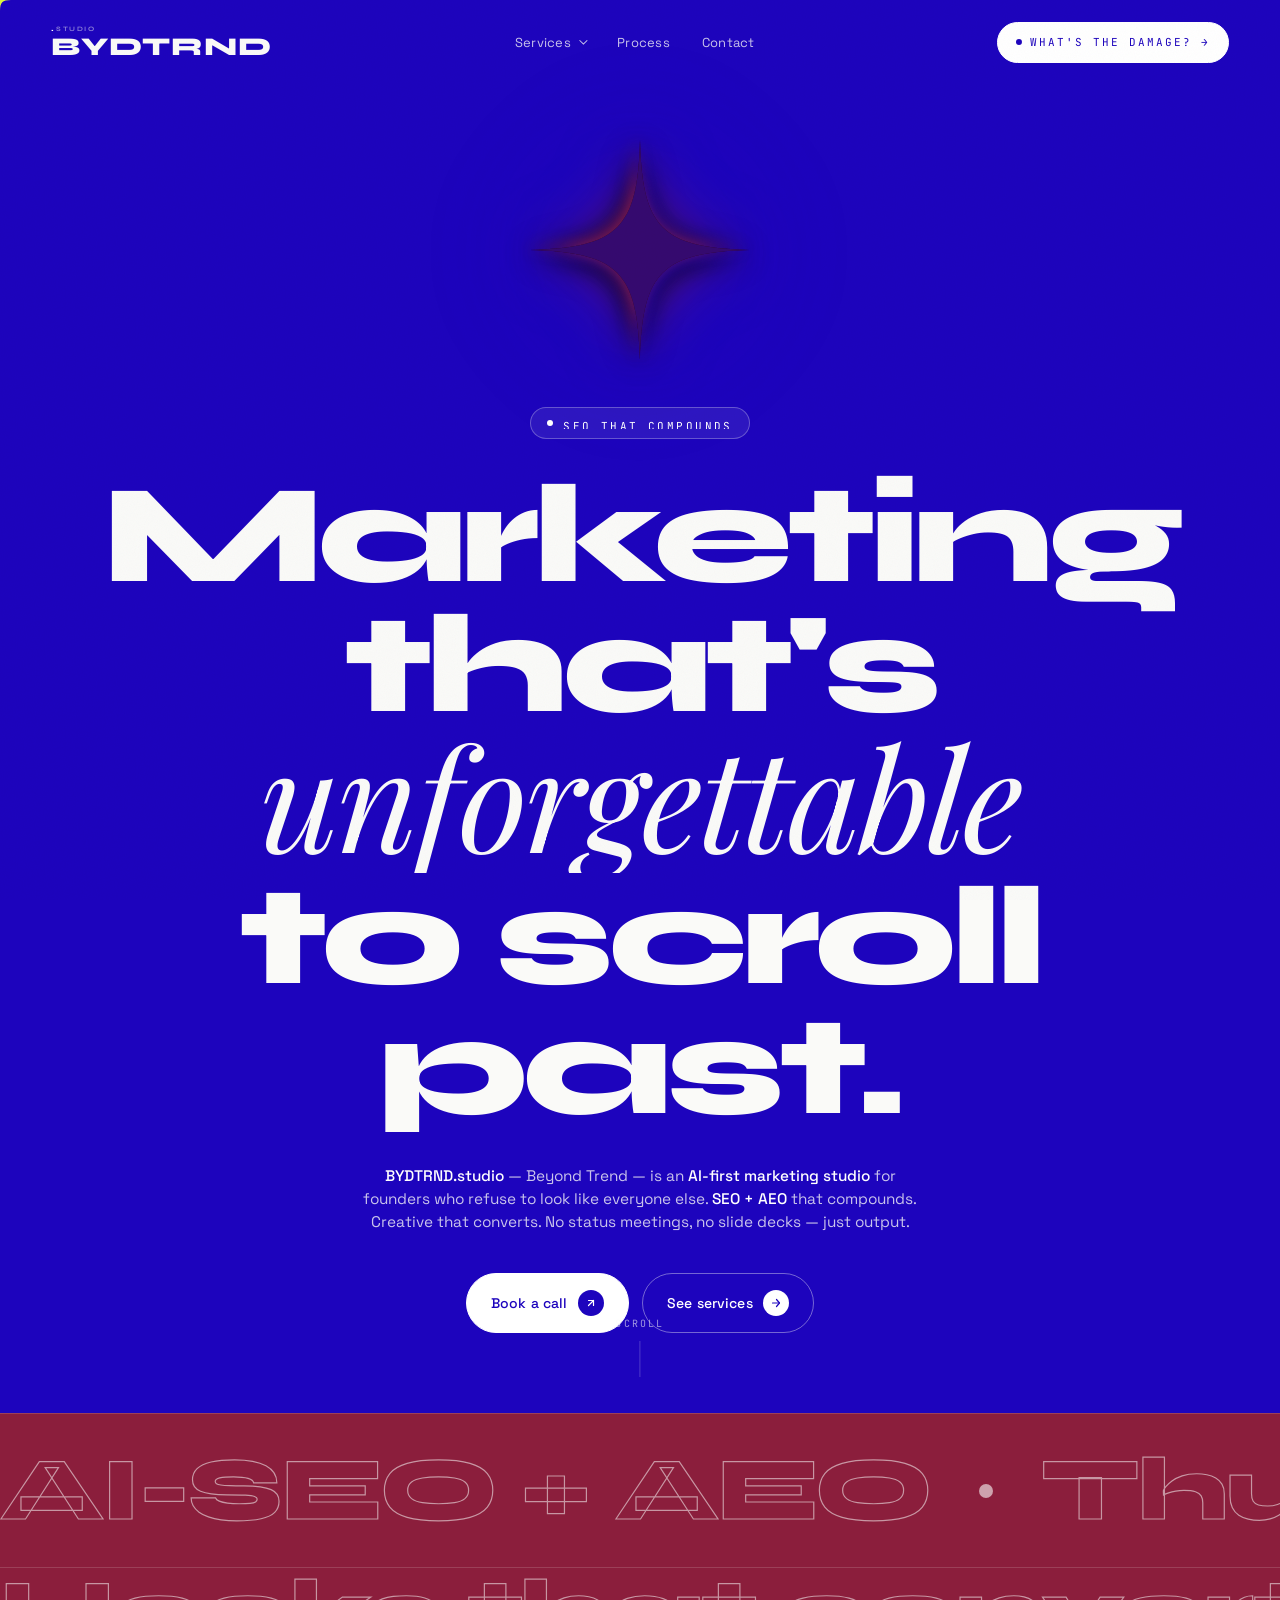
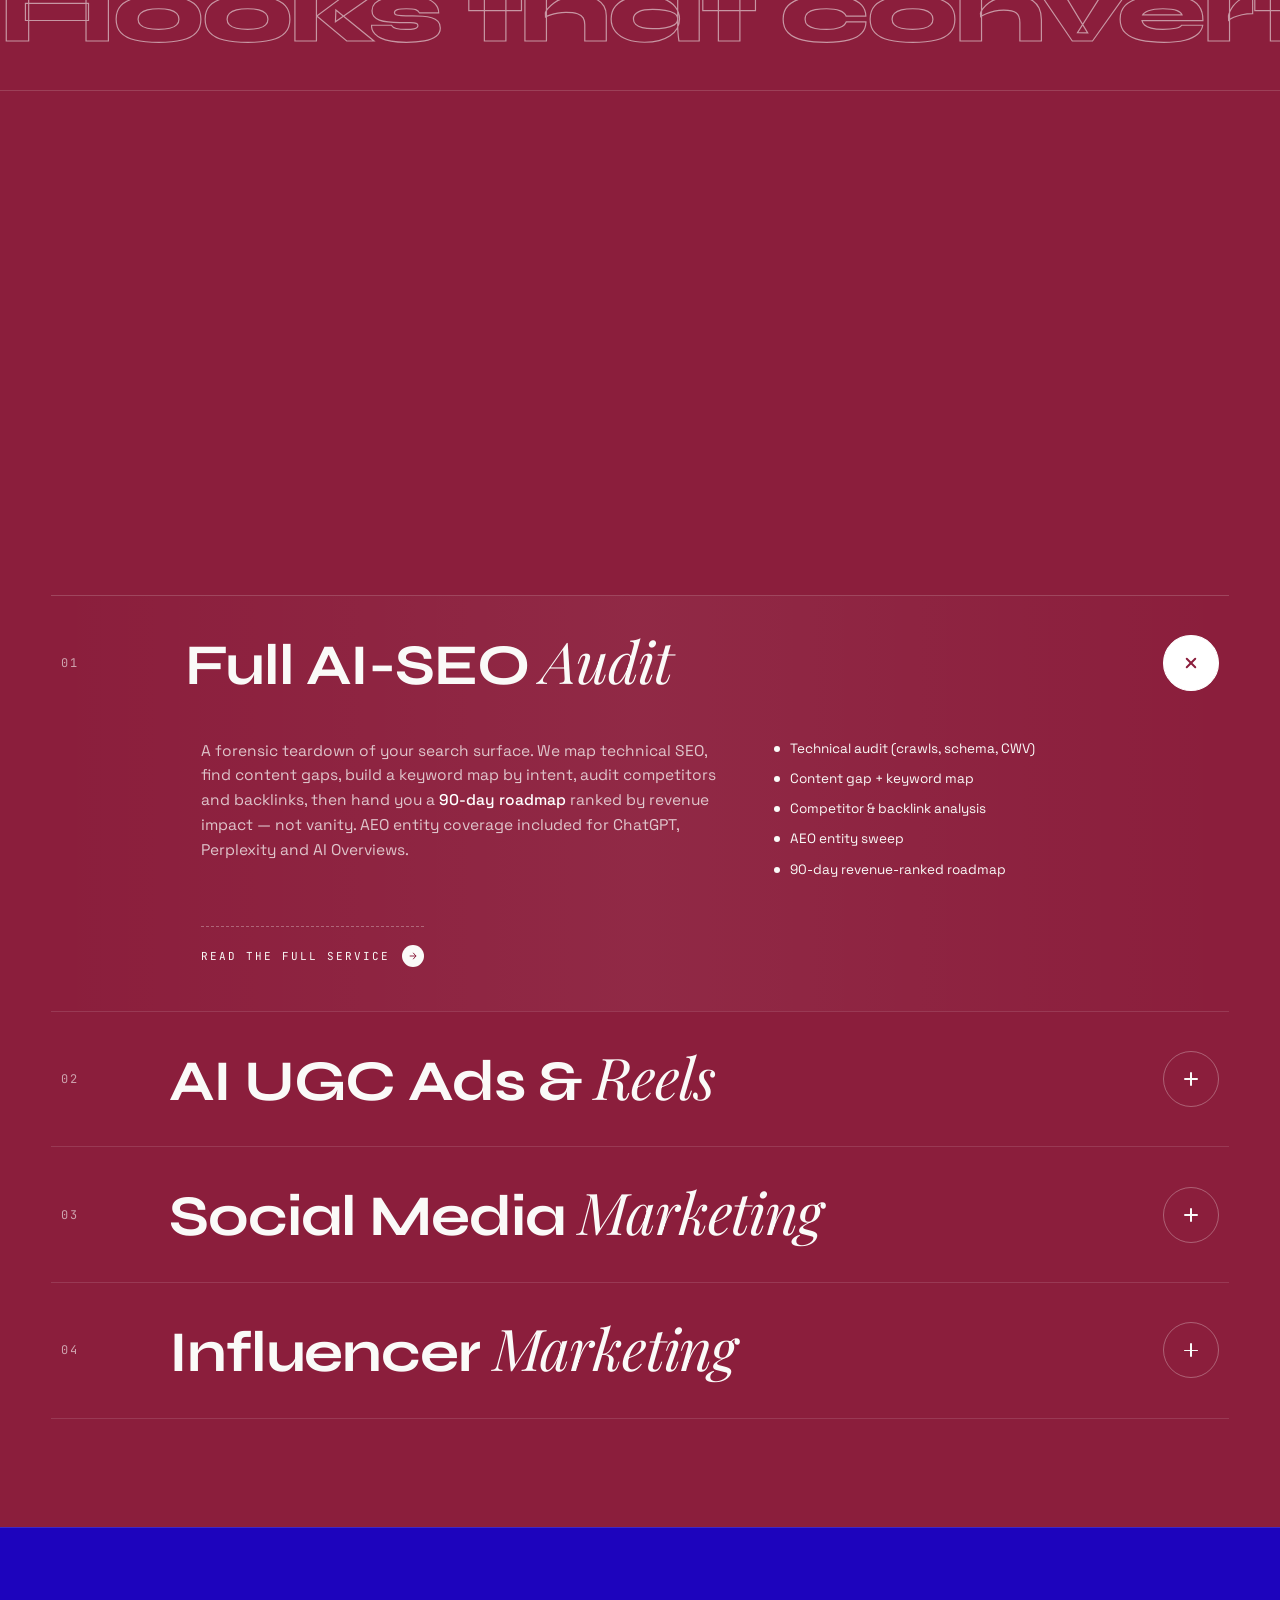
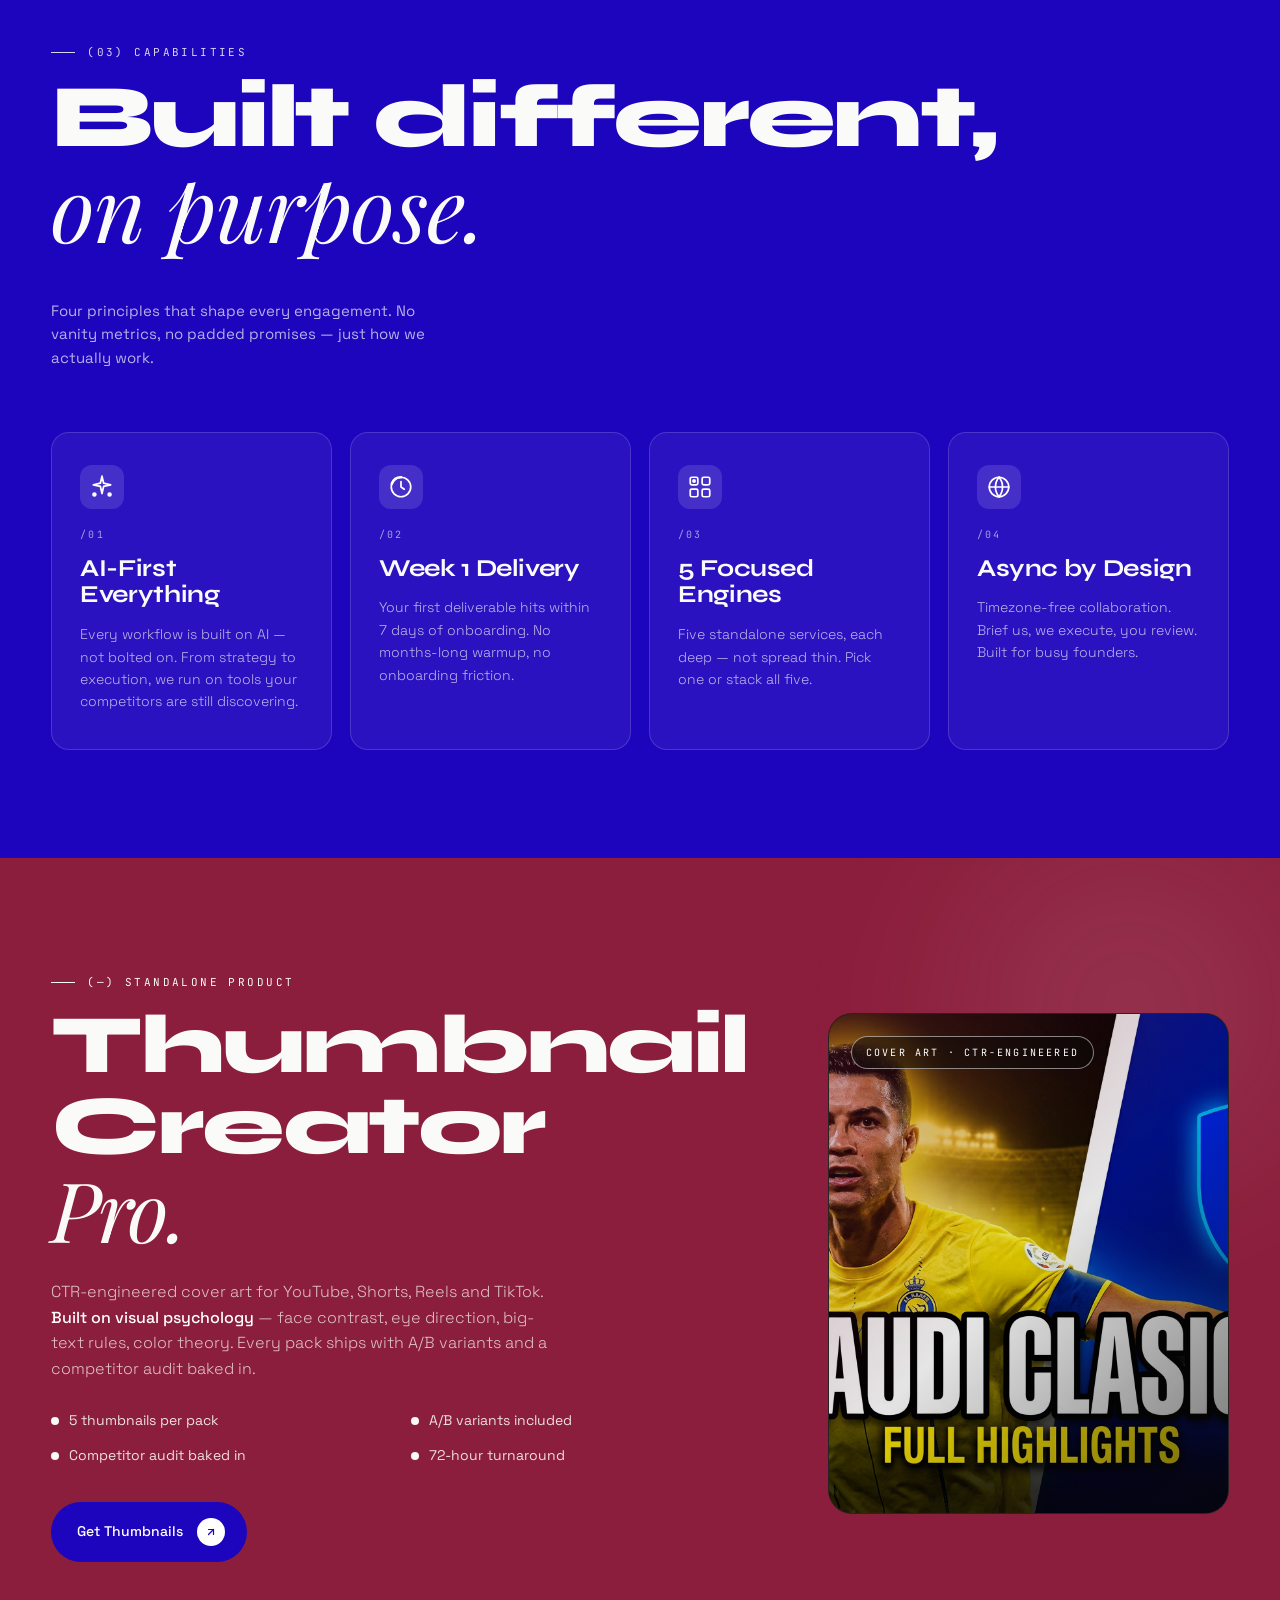
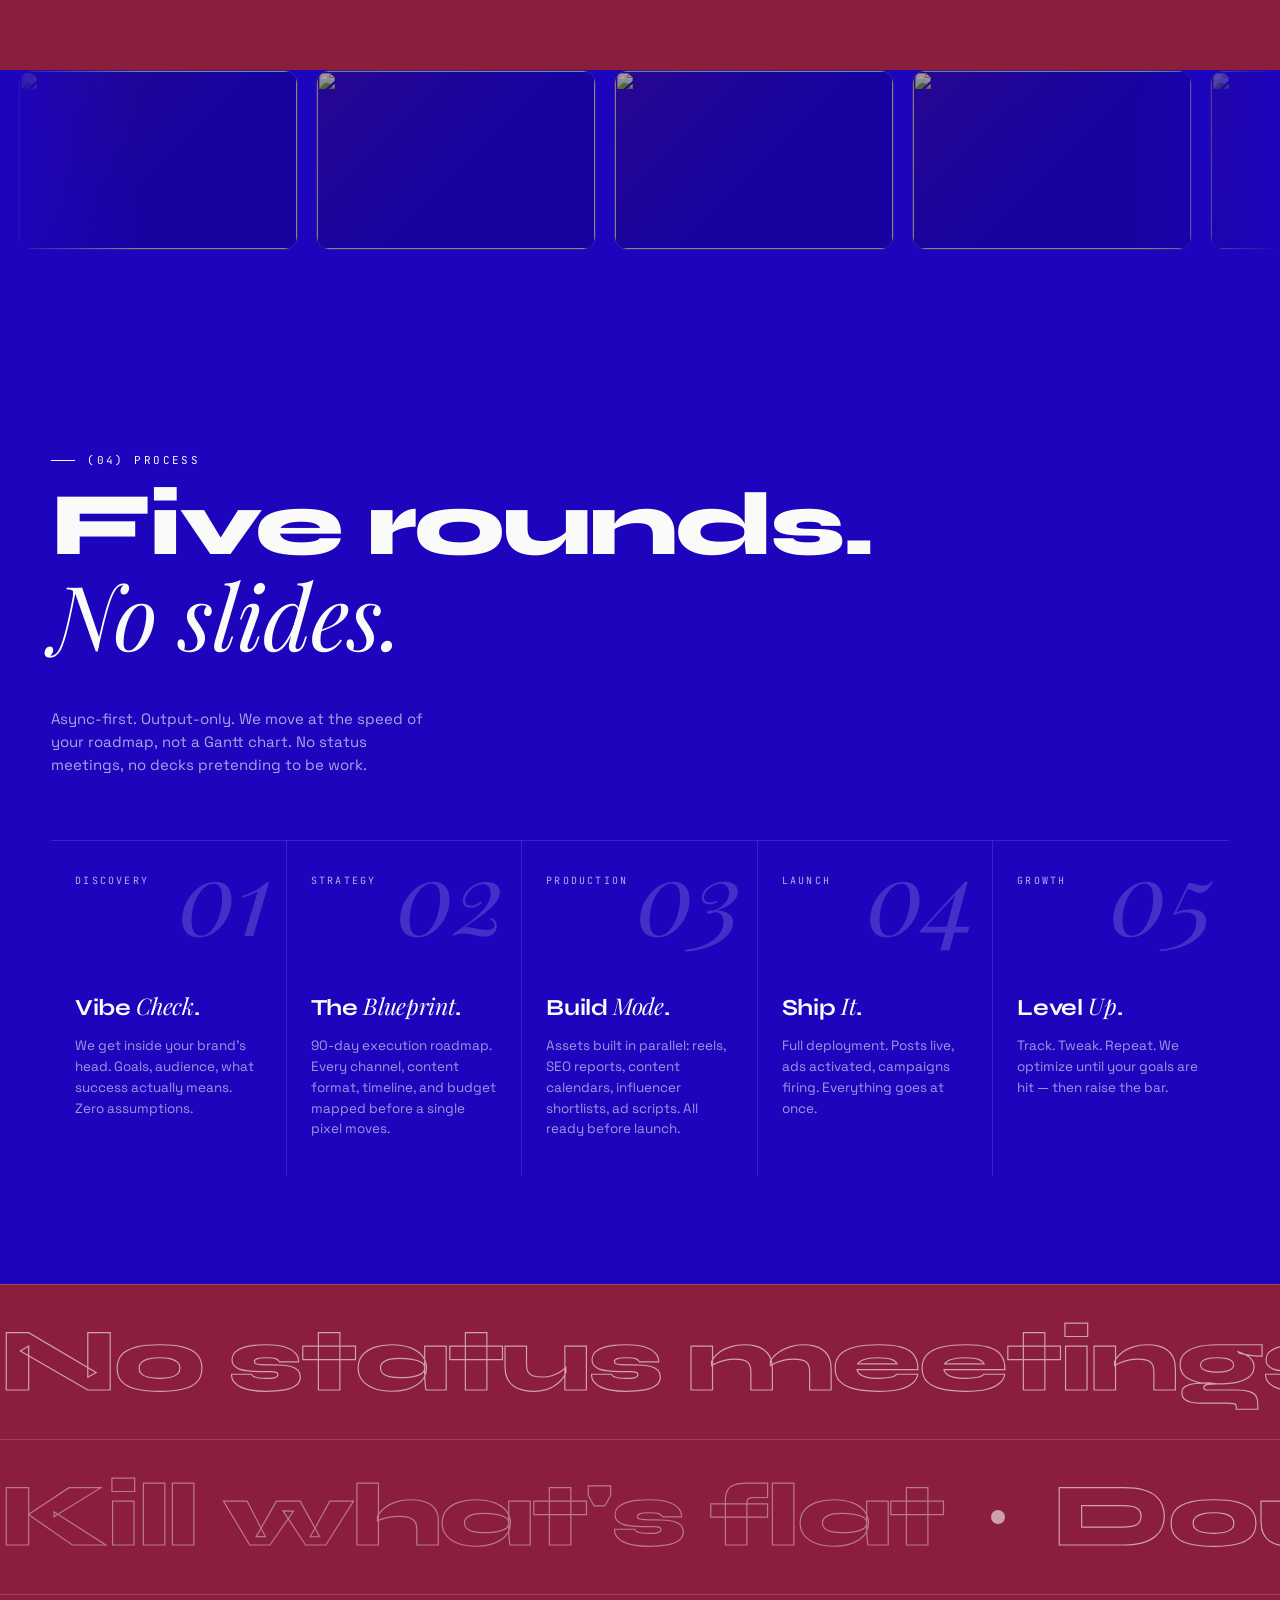
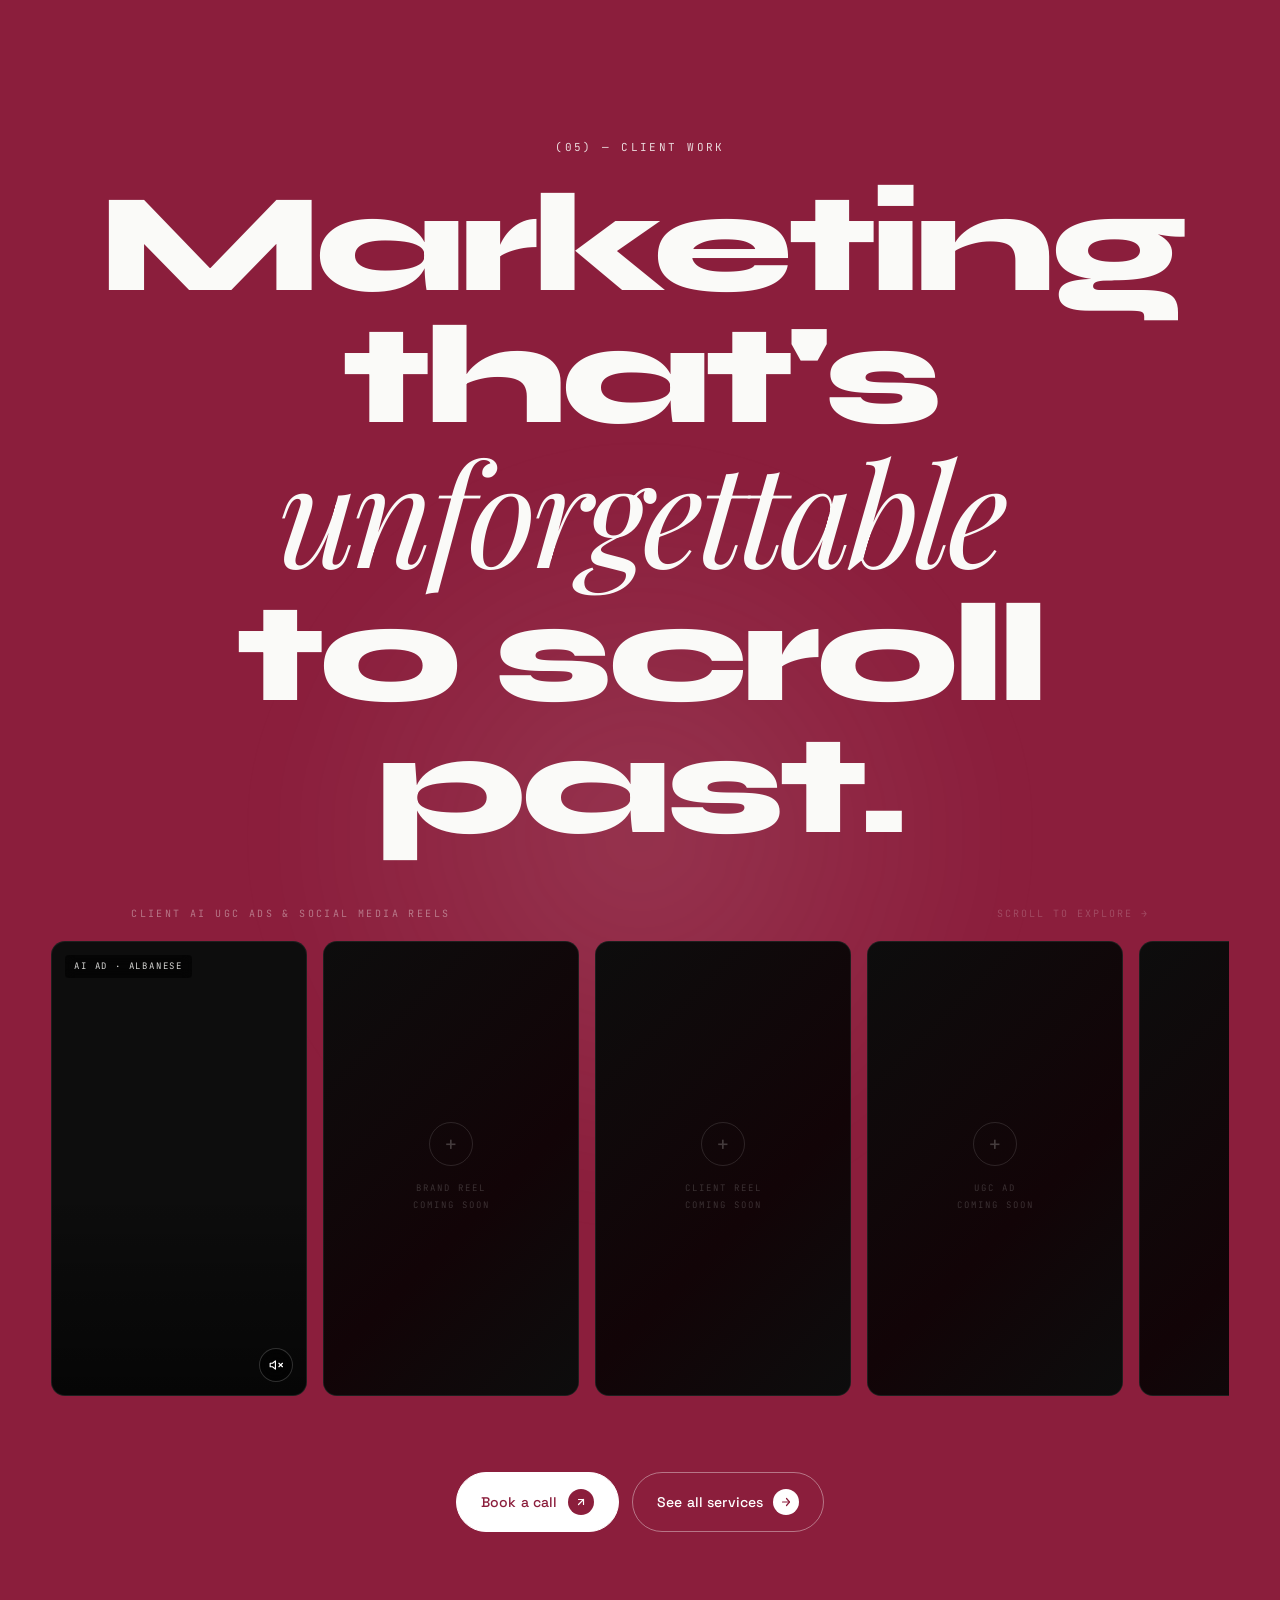
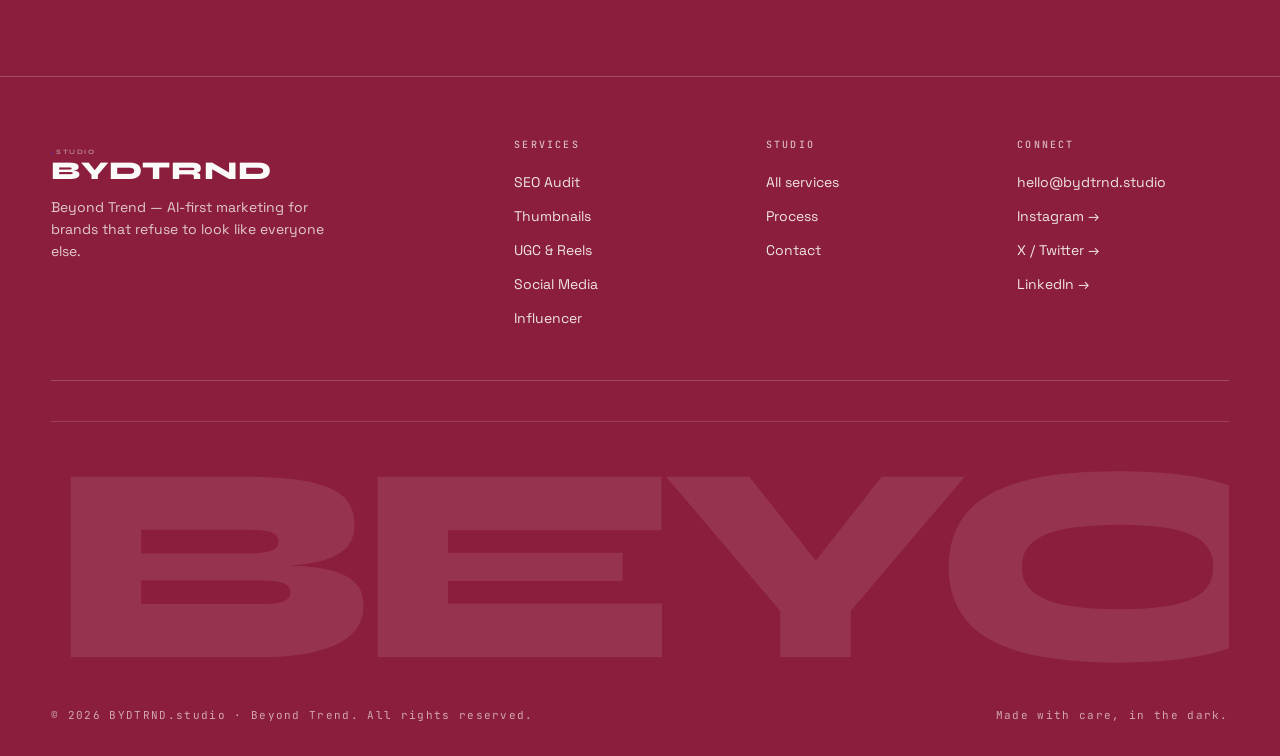
==== index.html @ aac8354e "feat: reels section + scramble heading in CTA + client UGC video" ====
<!doctype html>
<html lang="en">
<head>
<meta charset="utf-8" />
<meta name="viewport" content="width=device-width, initial-scale=1" />
<title>BYDTRND.studio — Beyond Trend · AI marketing studio</title>
<meta name="description" content="BYDTRND.studio (Beyond Trend) is an AI-first marketing studio. SEO + AEO that compounds, UGC at scale, thumbnails engineered for CTR, social and influencer ops — async by design, week-one delivery." />
<link rel="preconnect" href="https://fonts.googleapis.com" />
<link rel="preconnect" href="https://fonts.gstatic.com" crossorigin />
<link rel="stylesheet" href="https://fonts.googleapis.com/css2?family=Syne:wght@500;600;700;800&family=Playfair+Display:ital,wght@1,400;1,500&family=Space+Grotesk:wght@300;400;500&family=JetBrains+Mono:wght@400;500&display=swap" />
<link rel="stylesheet" href="bydtrnd.css" />
<style>
/* ─── Reels strip ─── */
.reels-wrap{margin:52px 0 0;width:100%}
.reels-meta{display:flex;justify-content:space-between;align-items:center;padding:0 var(--x,80px);margin-bottom:20px}
.reels-label{font-family:var(--mono);font-size:10px;letter-spacing:.24em;text-transform:uppercase;color:rgba(250,250,248,.4)}
.reels-hint{font-family:var(--mono);font-size:10px;letter-spacing:.2em;text-transform:uppercase;color:rgba(250,250,248,.2)}
.reels-scroll{display:flex;gap:16px;overflow-x:auto;padding:0 var(--x,80px) 28px;scroll-snap-type:x mandatory;-ms-overflow-style:none;scrollbar-width:none;cursor:grab}
.reels-scroll::-webkit-scrollbar{display:none}
.reels-scroll:active{cursor:grabbing}
.reel-card{flex:0 0 256px;height:455px;border-radius:14px;overflow:hidden;position:relative;scroll-snap-align:start;background:#0d0d0d;border:1px solid rgba(250,250,248,.07);transition:border-color .25s,transform .25s}
.reel-card:hover{border-color:rgba(250,250,248,.18);transform:translateY(-3px)}
.reel-vid{width:100%;height:100%;object-fit:cover;display:block}
.reel-overlay{position:absolute;inset:0;display:flex;flex-direction:column;justify-content:space-between;padding:13px;background:linear-gradient(to top,rgba(0,0,0,.55) 0%,transparent 45%)}
.reel-tag{font-family:var(--mono);font-size:9px;letter-spacing:.2em;text-transform:uppercase;color:rgba(250,250,248,.85);background:rgba(0,0,0,.6);padding:5px 9px;border-radius:4px;align-self:flex-start;backdrop-filter:blur(6px)}
.reel-sound{background:rgba(0,0,0,.55);border:1px solid rgba(255,255,255,.18);border-radius:50%;width:34px;height:34px;display:flex;align-items:center;justify-content:center;cursor:pointer;color:#fff;align-self:flex-end;backdrop-filter:blur(8px);transition:background .2s,border-color .2s;padding:0}
.reel-sound:hover{background:rgba(139,30,60,.8);border-color:transparent}
.reel-sound svg{width:14px;height:14px;flex-shrink:0;pointer-events:none}
.reel-ph{display:flex;flex-direction:column;align-items:center;justify-content:center;height:100%;gap:14px;background:linear-gradient(135deg,#0d0d0d 0%,#120407 60%,#0d0d0d 100%)}
.reel-ph-icon{width:44px;height:44px;border:1px solid rgba(250,250,248,.12);border-radius:50%;display:flex;align-items:center;justify-content:center;color:rgba(250,250,248,.22);font-size:22px;line-height:1}
.reel-ph p{font-family:var(--mono);font-size:9px;letter-spacing:.22em;text-transform:uppercase;color:rgba(250,250,248,.18);text-align:center;line-height:1.9;margin:0}
/* Multi-line CTA title with scramble */
.cta-title br{display:block}
.cta-title .scramble{display:inline}
/* Push CTA actions further down */
.cta .cta-actions{margin-top:48px}
</style>
</head>
<body class="no-js home">

<!-- GRAIN -->
<div class="grain" aria-hidden="true"></div>

<!-- CURSOR -->
<div class="cursor-star" aria-hidden="true"><svg viewBox="0 0 100 100" fill="currentColor"><path d="M50,0 C51,40 60,49 100,50 C60,51 51,60 50,100 C49,60 40,51 0,50 C40,49 49,40 50,0 Z"/></svg></div>

<!-- SCROLL PROGRESS -->
<div class="scrollbar" aria-hidden="true"><div></div></div>

<!-- PRELOADER — homepage only -->
<div class="preload" id="preload" aria-hidden="true">
  <div class="curtain l"></div>
  <div class="curtain r"></div>
  <div class="preload-stage">
    <span class="cstar light" aria-hidden="true">
      <svg class="base" viewBox="0 0 100 100"><path d="M50,0 C51,40 60,49 100,50 C60,51 51,60 50,100 C49,60 40,51 0,50 C40,49 49,40 50,0 Z" fill="#2A0E1C"/></svg>
      <span class="layer r"><svg viewBox="0 0 100 100"><path d="M50,0 C51,40 60,49 100,50 C60,51 51,60 50,100 C49,60 40,51 0,50 C40,49 49,40 50,0 Z" fill="#8B1E3C"/></svg></span>
      <span class="layer i"><svg viewBox="0 0 100 100"><path d="M50,0 C51,40 60,49 100,50 C60,51 51,60 50,100 C49,60 40,51 0,50 C40,49 49,40 50,0 Z" fill="#1D04BD"/></svg></span>
    </span>
    <div class="preload-count"><span>000</span><em>%</em></div>
    <div class="preload-bar"><div></div></div>
    <div class="preload-label">Loading BYDTRND.studio</div>
  </div>
</div>

<!-- NAV -->
<nav class="nav">
  <a href="#hero" class="brand" data-cursor>
    <span class="logo">BYDTRND<span class="studio"><span class="dot">.</span>studio</span></span>
  </a>
  <div class="nav-links">
    <div class="nav-drop-wrap">
      <a href="services.html" class="nav-drop-toggle" data-cursor>Services <span class="nav-arr"></span></a>
      <div class="nav-dropdown">
        <a href="services/seo-audit.html" class="nd-item" data-cursor>
          <span class="nd-num">/01</span>
          <span class="nd-name">Full AI-SEO <em>Audit</em></span>
        </a>
        <a href="services/thumbnails.html" class="nd-item" data-cursor>
          <span class="nd-num">/02</span>
          <span class="nd-name">Thumbnail Creator <em>Pro</em></span>
        </a>
        <a href="services/ugc-ads.html" class="nd-item" data-cursor>
          <span class="nd-num">/03</span>
          <span class="nd-name">AI UGC Ads <em>&amp; Reels</em></span>
        </a>
        <a href="services/social-media.html" class="nd-item" data-cursor>
          <span class="nd-num">/04</span>
          <span class="nd-name">Social Media <em>Marketing</em></span>
        </a>
        <a href="services/influencer.html" class="nd-item" data-cursor>
          <span class="nd-num">/05</span>
          <span class="nd-name">Influencer <em>Marketing</em></span>
        </a>
        <a href="services.html" class="nd-all" data-cursor>View all services <span>&rarr;</span></a>
      </div>
    </div>
    <a href="#process" data-cursor>Process</a>
    <a href="contact.html" data-cursor>Contact</a>
  </div>
  <a href="pricing.html" class="nav-cta" data-cursor>
    <span class="dot"></span> What&apos;s the damage? &rarr;
  </a>
</nav>

<!-- HERO -->
<header class="hero" id="hero">
  <div class="hero-bgs" aria-hidden="true"></div>

  <div class="hero-star">
    <span class="cstar" aria-hidden="true">
      <svg class="base" viewBox="0 0 100 100"><path d="M50,0 C51,40 60,49 100,50 C60,51 51,60 50,100 C49,60 40,51 0,50 C40,49 49,40 50,0 Z" fill="#120407"/></svg>
      <span class="layer r"><svg viewBox="0 0 100 100"><path d="M50,0 C51,40 60,49 100,50 C60,51 51,60 50,100 C49,60 40,51 0,50 C40,49 49,40 50,0 Z" fill="#8B1E3C"/></svg></span>
      <span class="layer i"><svg viewBox="0 0 100 100"><path d="M50,0 C51,40 60,49 100,50 C60,51 51,60 50,100 C49,60 40,51 0,50 C40,49 49,40 50,0 Z" fill="#1D04BD"/></svg></span>
    </span>
  </div>

  <div class="hero-badge">
    <span class="live"></span>
    <span class="b-rotate" data-phrases='["AI-first studio","SEO that compounds","UGC at scale","Answer-engine ready","Async by design"]'>
      <span>AI-first studio</span>
    </span>
  </div>

  <h1 class="hero-h1">
    <span class="line"><span>Marketing that&apos;s</span></span>
    <span class="line"><span><em class="scramble" data-words="impossible|unforgettable|undeniable|irresistible">impossible</em></span></span>
    <span class="line"><span>to scroll past.</span></span>
  </h1>

  <p class="hero-sub">
    <strong>BYDTRND.studio</strong> &mdash; Beyond Trend &mdash; is an <strong>AI-first marketing studio</strong> for founders who refuse to look like everyone else. <strong>SEO + AEO</strong> that compounds. Creative that converts. No status meetings, no slide decks &mdash; just output.
  </p>

  <div class="hero-ctas">
    <a href="contact.html" class="btn primary" data-cursor>
      <span>Book a call</span>
      <span class="arr"><svg width="12" height="12" viewBox="0 0 24 24" fill="none" stroke="currentColor" stroke-width="2.4" stroke-linecap="round" stroke-linejoin="round"><line x1="7" y1="17" x2="17" y2="7"/><polyline points="7 7 17 7 17 17"/></svg></span>
    </a>
    <a href="services.html" class="btn secondary" data-cursor>
      <span>See services</span>
      <span class="arr"><svg width="12" height="12" viewBox="0 0 24 24" fill="none" stroke="currentColor" stroke-width="2.4" stroke-linecap="round" stroke-linejoin="round"><line x1="5" y1="12" x2="19" y2="12"/><polyline points="13 5 19 12 13 19"/></svg></span>
    </a>
  </div>

  <div class="scroll-ind">
    <span>Scroll</span>
    <span class="line"></span>
  </div>
</header>

<!-- MARQUEE -->
<div class="marquee" aria-hidden="true">
  <div class="mq-row r1">
    <span class="grp">
      <span class="txt">AI-SEO + AEO</span><span class="dot"></span>
      <span class="txt">Thumbnails</span><span class="dot"></span>
      <span class="txt">UGC Reels</span><span class="dot"></span>
      <span class="txt">Social Media</span><span class="dot"></span>
      <span class="txt">Influencer</span><span class="dot"></span>
    </span>
    <span class="grp">
      <span class="txt">AI-SEO + AEO</span><span class="dot"></span>
      <span class="txt">Thumbnails</span><span class="dot"></span>
      <span class="txt">UGC Reels</span><span class="dot"></span>
      <span class="txt">Social Media</span><span class="dot"></span>
      <span class="txt">Influencer</span><span class="dot"></span>
    </span>
  </div>
</div>
<div class="marquee" aria-hidden="true">
  <div class="mq-row r2">
    <span class="grp">
      <span class="txt">Hooks that convert</span><span class="dot"></span>
      <span class="txt">CTR engineered</span><span class="dot"></span>
      <span class="txt">Async first</span><span class="dot"></span>
      <span class="txt">Receipts not vibes</span><span class="dot"></span>
    </span>
    <span class="grp">
      <span class="txt">Hooks that convert</span><span class="dot"></span>
      <span class="txt">CTR engineered</span><span class="dot"></span>
      <span class="txt">Async first</span><span class="dot"></span>
      <span class="txt">Receipts not vibes</span><span class="dot"></span>
    </span>
  </div>
</div>

<!-- SERVICES ACCORDION -->
<section class="svcs sec-pad" id="services">
  <div class="wrap">
    <div class="sec-head">
      <div>
        <div class="sec-eyebrow rv">(02) Services</div>
        <h2 class="sec-title rv d1">Four engines.<br/><em>One outcome.</em></h2>
      </div>
      <p class="sec-sub rv d2">Pick one, stack a few, or run the whole engine. Each service is ownable solo and compounds harder when paired. Click a row to expand.</p>
    </div>

    <div class="svc-acc">
      <div class="svc-row open">
        <button class="svc-head" type="button" data-cursor>
          <span class="svc-num">01</span>
          <span class="svc-name">Full AI-SEO <em>Audit</em></span>
          <span class="svc-toggle" aria-hidden="true"></span>
        </button>
        <div class="svc-body">
          <div class="svc-body-in">
            <div></div>
            <p>A forensic teardown of your search surface. We map technical SEO, find content gaps, build a keyword map by intent, audit competitors and backlinks, then hand you a <strong>90-day roadmap</strong> ranked by revenue impact &mdash; not vanity. AEO entity coverage included for ChatGPT, Perplexity and AI Overviews.</p>
            <ul class="svc-deliv">
              <li>Technical audit (crawls, schema, CWV)</li>
              <li>Content gap + keyword map</li>
              <li>Competitor &amp; backlink analysis</li>
              <li>AEO entity sweep</li>
              <li>90-day revenue-ranked roadmap</li>
            </ul>
            <a href="services/seo-audit.html" class="svc-go" data-cursor>
              <span>Read the full service</span>
              <span class="arr"><svg width="10" height="10" viewBox="0 0 24 24" fill="none" stroke="currentColor" stroke-width="2.4" stroke-linecap="round" stroke-linejoin="round"><line x1="5" y1="12" x2="19" y2="12"/><polyline points="13 5 19 12 13 19"/></svg></span>
            </a>
          </div>
        </div>
      </div>

      <div class="svc-row">
        <button class="svc-head" type="button" data-cursor>
          <span class="svc-num">02</span>
          <span class="svc-name">AI UGC Ads &amp; <em>Reels</em></span>
          <span class="svc-toggle" aria-hidden="true"></span>
        </button>
        <div class="svc-body">
          <div class="svc-body-in">
            <div></div>
            <p>Native-feel UGC at scale. AI avatar production where it serves volume, hand-picked human creators where trust matters. <strong>Hook-first scripts</strong> tested before full production. Multi-format export and weekly iteration on what's actually winning in the feed.</p>
            <ul class="svc-deliv">
              <li>AI avatar &amp; voice production</li>
              <li>Hook-first performance scripts</li>
              <li>Multi-format export (9:16, 4:5, 1:1)</li>
              <li>Hook A/B testing protocol</li>
              <li>Weekly creative drops</li>
            </ul>
            <a href="services/ugc-ads.html" class="svc-go" data-cursor>
              <span>Read the full service</span>
              <span class="arr"><svg width="10" height="10" viewBox="0 0 24 24" fill="none" stroke="currentColor" stroke-width="2.4" stroke-linecap="round" stroke-linejoin="round"><line x1="5" y1="12" x2="19" y2="12"/><polyline points="13 5 19 12 13 19"/></svg></span>
            </a>
          </div>
        </div>
      </div>

      <div class="svc-row">
        <button class="svc-head" type="button" data-cursor>
          <span class="svc-num">03</span>
          <span class="svc-name">Social Media <em>Marketing</em></span>
          <span class="svc-toggle" aria-hidden="true"></span>
        </button>
        <div class="svc-body">
          <div class="svc-body-in">
            <div></div>
            <p>Strategy, calendar, posting and community ops &mdash; run end-to-end. AI content calendar that triangulates trends, your brand voice and intent. Growth hacking with <strong>real engagement</strong>, not bot pumps. Monthly analytics that explain what moved.</p>
            <ul class="svc-deliv">
              <li>AI-powered content calendar</li>
              <li>Community management</li>
              <li>Growth experiments &amp; loops</li>
              <li>Full platform management</li>
              <li>Outcome-only analytics</li>
            </ul>
            <a href="services/social-media.html" class="svc-go" data-cursor>
              <span>Read the full service</span>
              <span class="arr"><svg width="10" height="10" viewBox="0 0 24 24" fill="none" stroke="currentColor" stroke-width="2.4" stroke-linecap="round" stroke-linejoin="round"><line x1="5" y1="12" x2="19" y2="12"/><polyline points="13 5 19 12 13 19"/></svg></span>
            </a>
          </div>
        </div>
      </div>

      <div class="svc-row">
        <button class="svc-head" type="button" data-cursor>
          <span class="svc-num">04</span>
          <span class="svc-name">Influencer <em>Marketing</em></span>
          <span class="svc-toggle" aria-hidden="true"></span>
        </button>
        <div class="svc-body">
          <div class="svc-body-in">
            <div></div>
            <p>End-to-end influencer ops. AI-assisted discovery and vetting (audience quality, brand fit, performance history), campaign strategy, contract support, execution monitoring, and <strong>real ROI tracking</strong> &mdash; not influencer-grade vanity stats.</p>
            <ul class="svc-deliv">
              <li>AI discovery + vetting</li>
              <li>Campaign strategy &amp; briefs</li>
              <li>Contract &amp; rights support</li>
              <li>Execution monitoring</li>
              <li>True ROI attribution</li>
            </ul>
            <a href="services/influencer.html" class="svc-go" data-cursor>
              <span>Read the full service</span>
              <span class="arr"><svg width="10" height="10" viewBox="0 0 24 24" fill="none" stroke="currentColor" stroke-width="2.4" stroke-linecap="round" stroke-linejoin="round"><line x1="5" y1="12" x2="19" y2="12"/><polyline points="13 5 19 12 13 19"/></svg></span>
            </a>
          </div>
        </div>
      </div>
    </div>
  </div>
</section>

<!-- CAPABILITIES -->
<section class="caps" id="caps">
  <div class="wrap">
    <div class="sec-head">
      <div>
        <div class="sec-eyebrow rv">(03) Capabilities</div>
        <h2 class="sec-title rv d1">Built different,<br/><em>on purpose.</em></h2>
      </div>
      <p class="sec-sub rv d2">Four principles that shape every engagement. No vanity metrics, no padded promises &mdash; just how we actually work.</p>
    </div>
    <div class="caps-grid">
      <div class="cap rv">
        <div class="cap-icon">
          <svg width="26" height="26" viewBox="0 0 24 24" fill="none" stroke="currentColor" stroke-width="1.6" stroke-linecap="round" stroke-linejoin="round">
            <path d="M12 2 L13.5 8.5 L20 10 L13.5 11.5 L12 18 L10.5 11.5 L4 10 L10.5 8.5 Z"/>
            <circle cx="19" cy="19" r="1.3" fill="currentColor"/>
            <circle cx="5" cy="19" r="1.3" fill="currentColor"/>
          </svg>
        </div>
        <div class="cap-l">/01</div>
        <h3 class="cap-h">AI-First Everything</h3>
        <p class="cap-p">Every workflow is built on AI &mdash; not bolted on. From strategy to execution, we run on tools your competitors are still discovering.</p>
      </div>
      <div class="cap rv d1">
        <div class="cap-icon">
          <svg width="26" height="26" viewBox="0 0 24 24" fill="none" stroke="currentColor" stroke-width="1.6" stroke-linecap="round" stroke-linejoin="round">
            <circle cx="12" cy="12" r="9"/>
            <polyline points="12 7 12 12 15 14"/>
            <path d="M3.5 9 A 9 9 0 0 1 12 3" stroke="currentColor" stroke-width="2.4"/>
          </svg>
        </div>
        <div class="cap-l">/02</div>
        <h3 class="cap-h">Week 1 Delivery</h3>
        <p class="cap-p">Your first deliverable hits within 7 days of onboarding. No months-long warmup, no onboarding friction.</p>
      </div>
      <div class="cap rv d2">
        <div class="cap-icon">
          <svg width="26" height="26" viewBox="0 0 24 24" fill="none" stroke="currentColor" stroke-width="1.6" stroke-linecap="round" stroke-linejoin="round">
            <rect x="3" y="3" width="7" height="7" rx="1.5"/>
            <rect x="14" y="3" width="7" height="7" rx="1.5"/>
            <rect x="3" y="14" width="7" height="7" rx="1.5"/>
            <rect x="14" y="14" width="7" height="7" rx="1.5"/>
            <circle cx="6.5" cy="6.5" r="1" fill="currentColor"/>
          </svg>
        </div>
        <div class="cap-l">/03</div>
        <h3 class="cap-h">5 Focused Engines</h3>
        <p class="cap-p">Five standalone services, each deep &mdash; not spread thin. Pick one or stack all five.</p>
      </div>
      <div class="cap rv d3">
        <div class="cap-icon">
          <svg width="26" height="26" viewBox="0 0 24 24" fill="none" stroke="currentColor" stroke-width="1.6" stroke-linecap="round" stroke-linejoin="round">
            <circle cx="12" cy="12" r="9"/>
            <path d="M3 12h18"/>
            <path d="M12 3a14 14 0 0 1 0 18"/>
            <path d="M12 3a14 14 0 0 0 0 18"/>
          </svg>
        </div>
        <div class="cap-l">/04</div>
        <h3 class="cap-h">Async by Design</h3>
        <p class="cap-p">Timezone-free collaboration. Brief us, we execute, you review. Built for busy founders.</p>
      </div>
    </div>
  </div>
</section>

<!-- THUMBNAIL SPOTLIGHT -->
<section class="thumb-spot" id="thumb-spot">
  <div class="wrap">
    <div class="thumb-grid">
      <div class="thumb-left">
        <div class="ts-eyebrow rv">(&mdash;) Standalone product</div>
        <h2 class="rv d1">Thumbnail Creator<br/><em>Pro.</em></h2>
        <p class="ts-lead rv d2">CTR-engineered cover art for YouTube, Shorts, Reels and TikTok. <strong>Built on visual psychology</strong> &mdash; face contrast, eye direction, big-text rules, color theory. Every pack ships with A/B variants and a competitor audit baked in.</p>
        <ul class="ts-list rv d3">
          <li>5 thumbnails per pack</li>
          <li>A/B variants included</li>
          <li>Competitor audit baked in</li>
          <li>72-hour turnaround</li>
        </ul>
        <a href="services/thumbnails.html" class="ts-cta rv d3" data-cursor>
          <span>Get Thumbnails</span>
          <span class="arr"><svg width="12" height="12" viewBox="0 0 24 24" fill="none" stroke="currentColor" stroke-width="2.4" stroke-linecap="round" stroke-linejoin="round"><line x1="7" y1="17" x2="17" y2="7"/><polyline points="7 7 17 7 17 17"/></svg></span>
        </a>
      </div>
      <div class="thumb-right rv d1">
        <span class="tr-tag">Cover art &middot; CTR-engineered</span>
        <img src="saudi-clasico-thumbnail.png" alt="FanCode RED Saudi Clasico Thumbnail — CTR-engineered" />
      </div>
    </div>
  </div>
</section>

<!-- HORIZONTAL IMAGE STRIP -->
<section class="hstrip" aria-hidden="true">
  <div class="hstrip-track">
    <div class="hstrip-item"><img src="https://images.unsplash.com/photo-1551288049-bebda4e38f71?w=560&h=360&q=80&auto=format&fit=crop" alt="" /></div>
    <div class="hstrip-item"><img src="https://images.unsplash.com/photo-1460925895917-afdab827c52f?w=560&h=360&q=80&auto=format&fit=crop" alt="" /></div>
    <div class="hstrip-item"><img src="https://images.unsplash.com/photo-1556761175-4b46a572b786?w=560&h=360&q=80&auto=format&fit=crop" alt="" /></div>
    <div class="hstrip-item"><img src="https://images.unsplash.com/photo-1552664730-d307ca884978?w=560&h=360&q=80&auto=format&fit=crop" alt="" /></div>
    <div class="hstrip-item"><img src="https://images.unsplash.com/photo-1533750349088-cd871a92f312?w=560&h=360&q=80&auto=format&fit=crop" alt="" /></div>
    <div class="hstrip-item"><img src="https://images.unsplash.com/photo-1542744173-8e7e53415bb0?w=560&h=360&q=80&auto=format&fit=crop" alt="" /></div>
    <div class="hstrip-item"><img src="https://images.unsplash.com/photo-1611162616475-46b635cb6868?w=560&h=360&q=80&auto=format&fit=crop" alt="" /></div>
    <div class="hstrip-item"><img src="https://images.unsplash.com/photo-1559526324-4b87b5e36e44?w=560&h=360&q=80&auto=format&fit=crop" alt="" /></div>
    <div class="hstrip-item"><img src="https://images.unsplash.com/photo-1551288049-bebda4e38f71?w=560&h=360&q=80&auto=format&fit=crop" alt="" /></div>
    <div class="hstrip-item"><img src="https://images.unsplash.com/photo-1460925895917-afdab827c52f?w=560&h=360&q=80&auto=format&fit=crop" alt="" /></div>
    <div class="hstrip-item"><img src="https://images.unsplash.com/photo-1556761175-4b46a572b786?w=560&h=360&q=80&auto=format&fit=crop" alt="" /></div>
    <div class="hstrip-item"><img src="https://images.unsplash.com/photo-1552664730-d307ca884978?w=560&h=360&q=80&auto=format&fit=crop" alt="" /></div>
    <div class="hstrip-item"><img src="https://images.unsplash.com/photo-1533750349088-cd871a92f312?w=560&h=360&q=80&auto=format&fit=crop" alt="" /></div>
    <div class="hstrip-item"><img src="https://images.unsplash.com/photo-1542744173-8e7e53415bb0?w=560&h=360&q=80&auto=format&fit=crop" alt="" /></div>
    <div class="hstrip-item"><img src="https://images.unsplash.com/photo-1611162616475-46b635cb6868?w=560&h=360&q=80&auto=format&fit=crop" alt="" /></div>
    <div class="hstrip-item"><img src="https://images.unsplash.com/photo-1559526324-4b87b5e36e44?w=560&h=360&q=80&auto=format&fit=crop" alt="" /></div>
  </div>
</section>

<!-- PROCESS -->
<section class="process sec-pad" id="process">
  <div class="wrap">
    <div class="sec-head">
      <div>
        <div class="sec-eyebrow rv">(04) Process</div>
        <h2 class="sec-title rv d1">Five rounds.<br/><em>No slides.</em></h2>
      </div>
      <p class="sec-sub rv d2">Async-first. Output-only. We move at the speed of your roadmap, not a Gantt chart. No status meetings, no decks pretending to be work.</p>
    </div>

    <div class="proc-grid">
      <div class="proc rv">
        <div class="proc-num">01</div>
        <div class="proc-tag">Discovery</div>
        <h3 class="proc-h">Vibe <em>Check</em>.</h3>
        <p class="proc-p">We get inside your brand&apos;s head. Goals, audience, what success actually means. Zero assumptions.</p>
      </div>
      <div class="proc rv d1">
        <div class="proc-num">02</div>
        <div class="proc-tag">Strategy</div>
        <h3 class="proc-h">The <em>Blueprint</em>.</h3>
        <p class="proc-p">90-day execution roadmap. Every channel, content format, timeline, and budget mapped before a single pixel moves.</p>
      </div>
      <div class="proc rv d2">
        <div class="proc-num">03</div>
        <div class="proc-tag">Production</div>
        <h3 class="proc-h">Build <em>Mode</em>.</h3>
        <p class="proc-p">Assets built in parallel: reels, SEO reports, content calendars, influencer shortlists, ad scripts. All ready before launch.</p>
      </div>
      <div class="proc rv d3">
        <div class="proc-num">04</div>
        <div class="proc-tag">Launch</div>
        <h3 class="proc-h">Ship <em>It</em>.</h3>
        <p class="proc-p">Full deployment. Posts live, ads activated, campaigns firing. Everything goes at once.</p>
      </div>
      <div class="proc rv d4">
        <div class="proc-num">05</div>
        <div class="proc-tag">Growth</div>
        <h3 class="proc-h">Level <em>Up</em>.</h3>
        <p class="proc-p">Track. Tweak. Repeat. We optimize until your goals are hit &mdash; then raise the bar.</p>
      </div>
    </div>
  </div>
</section>

<!-- MANIFESTO -->
<div class="manifesto" aria-hidden="true">
  <div class="mq-row r1">
    <span class="grp">
      <span class="txt a">No status meetings</span><span class="dot"></span>
      <span class="txt b">Output not decks</span><span class="dot"></span>
      <span class="txt a">Receipts not vibes</span><span class="dot"></span>
      <span class="txt b">Async first</span><span class="dot"></span>
    </span>
    <span class="grp">
      <span class="txt a">No status meetings</span><span class="dot"></span>
      <span class="txt b">Output not decks</span><span class="dot"></span>
      <span class="txt a">Receipts not vibes</span><span class="dot"></span>
      <span class="txt b">Async first</span><span class="dot"></span>
    </span>
  </div>
</div>
<div class="manifesto" aria-hidden="true" style="border-top:0;">
  <div class="mq-row r2">
    <span class="grp">
      <span class="txt b">Kill what&apos;s flat</span><span class="dot"></span>
      <span class="txt a">Double down on winners</span><span class="dot"></span>
      <span class="txt b">Native, not produced</span><span class="dot"></span>
      <span class="txt a">Engineered for CTR</span><span class="dot"></span>
    </span>
    <span class="grp">
      <span class="txt b">Kill what&apos;s flat</span><span class="dot"></span>
      <span class="txt a">Double down on winners</span><span class="dot"></span>
      <span class="txt b">Native, not produced</span><span class="dot"></span>
      <span class="txt a">Engineered for CTR</span><span class="dot"></span>
    </span>
  </div>
</div>

<!-- REELS + CTA -->
<section class="cta">
  <div class="cta-orb" aria-hidden="true"></div>
  <div class="cta-eyebrow rv">(05) &mdash; Client Work</div>

  <!-- Heading — same scramble animation as hero -->
  <h2 class="cta-title rv d1">
    Marketing that&apos;s<br/>
    <em class="scramble" data-words="impossible|unforgettable|undeniable|irresistible">impossible</em><br/>
    to scroll past.
  </h2>

  <!-- Reel strip -->
  <div class="reels-wrap rv d2">
    <div class="reels-meta">
      <span class="reels-label">Client AI UGC Ads &amp; Social Media Reels</span>
      <span class="reels-hint">Scroll to explore &rarr;</span>
    </div>
    <div class="reels-scroll" id="reelsScroll">

      <!-- Card 1: Client UGC video — Albanese -->
      <div class="reel-card" id="reelCard0">
        <video class="reel-vid" src="videos/client-ugc-albanese.mp4" loop playsinline muted preload="metadata"></video>
        <div class="reel-overlay">
          <span class="reel-tag">AI Ad &middot; Albanese</span>
          <button class="reel-sound" aria-label="Toggle sound" data-muted="true">
            <svg viewBox="0 0 24 24" fill="none" stroke="currentColor" stroke-width="2" stroke-linecap="round" stroke-linejoin="round"><polygon points="11 5 6 9 2 9 2 15 6 15 11 19 11 5"/><line x1="23" y1="9" x2="17" y2="15"/><line x1="17" y1="9" x2="23" y2="15"/></svg>
          </button>
        </div>
      </div>

      <!-- Cards 2–5: Placeholders — swap src="" for a real video URL when ready -->
      <div class="reel-card">
        <div class="reel-ph">
          <span class="reel-ph-icon">+</span>
          <p>Brand Reel<br/>Coming Soon</p>
        </div>
      </div>
      <div class="reel-card">
        <div class="reel-ph">
          <span class="reel-ph-icon">+</span>
          <p>Client Reel<br/>Coming Soon</p>
        </div>
      </div>
      <div class="reel-card">
        <div class="reel-ph">
          <span class="reel-ph-icon">+</span>
          <p>UGC Ad<br/>Coming Soon</p>
        </div>
      </div>
      <div class="reel-card">
        <div class="reel-ph">
          <span class="reel-ph-icon">+</span>
          <p>Social Reel<br/>Coming Soon</p>
        </div>
      </div>

    </div>
  </div>

  <div class="cta-actions rv d3">
    <a href="contact.html" class="btn primary" data-cursor>
      <span>Book a call</span>
      <span class="arr"><svg width="12" height="12" viewBox="0 0 24 24" fill="none" stroke="currentColor" stroke-width="2.4" stroke-linecap="round" stroke-linejoin="round"><line x1="7" y1="17" x2="17" y2="7"/><polyline points="7 7 17 7 17 17"/></svg></span>
    </a>
    <a href="services.html" class="btn secondary" data-cursor>
      <span>See all services</span>
      <span class="arr"><svg width="12" height="12" viewBox="0 0 24 24" fill="none" stroke="currentColor" stroke-width="2.4" stroke-linecap="round" stroke-linejoin="round"><line x1="5" y1="12" x2="19" y2="12"/><polyline points="13 5 19 12 13 19"/></svg></span>
    </a>
  </div>
</section>

<!-- FOOTER -->
<footer>
  <div class="foot-grid">
    <div class="foot-brand">
      <a href="#hero" class="brand" data-cursor>
        <span class="logo">BYDTRND<span class="studio"><span class="dot">.</span>studio</span></span>
      </a>
      <p>Beyond Trend &mdash; AI-first marketing for brands that refuse to look like everyone else.</p>
    </div>
    <div class="foot-col">
      <h6>Services</h6>
      <ul>
        <li><a href="services/seo-audit.html" data-cursor>SEO Audit</a></li>
        <li><a href="services/thumbnails.html" data-cursor>Thumbnails</a></li>
        <li><a href="services/ugc-ads.html" data-cursor>UGC &amp; Reels</a></li>
        <li><a href="services/social-media.html" data-cursor>Social Media</a></li>
        <li><a href="services/influencer.html" data-cursor>Influencer</a></li>
      </ul>
    </div>
    <div class="foot-col">
      <h6>Studio</h6>
      <ul>
        <li><a href="services.html" data-cursor>All services</a></li>
        <li><a href="#process" data-cursor>Process</a></li>
        <li><a href="contact.html" data-cursor>Contact</a></li>
      </ul>
    </div>
    <div class="foot-col">
      <h6>Connect</h6>
      <ul>
        <li><a href="mailto:hello@bydtrnd.studio" data-cursor>hello@bydtrnd.studio</a></li>
        <li><a href="#" data-cursor>Instagram &rarr;</a></li>
        <li><a href="#" data-cursor>X / Twitter &rarr;</a></li>
        <li><a href="#" data-cursor>LinkedIn &rarr;</a></li>
      </ul>
    </div>
  </div>
  <div class="foot-mark" aria-hidden="true">
    <div class="foot-mark-track">
      <span>BEYOND TREND&nbsp;&middot;&nbsp;</span><span>BEYOND TREND&nbsp;&middot;&nbsp;</span><span>BEYOND TREND&nbsp;&middot;&nbsp;</span><span>BEYOND TREND&nbsp;&middot;&nbsp;</span>
    </div>
  </div>
  <div class="foot-bottom">
    <span>&copy; 2026 BYDTRND.studio &middot; Beyond Trend. All rights reserved.</span>
    <span>Made with care, in the dark.</span>
  </div>
</footer>

<!-- FLOAT PILL -->
<a href="contact.html" class="fpill" id="fpill" data-cursor>
  <span class="fp-dot"></span>
  <span class="fp-txt">Book a call</span>
  <span class="fp-arr">&rarr;</span>
</a>

<!-- Libraries -->
<script src="https://unpkg.com/gsap@3.12.5/dist/gsap.min.js"></script>
<script src="https://unpkg.com/gsap@3.12.5/dist/ScrollTrigger.min.js"></script>
<script src="bydtrnd.js"></script>
<script>
/* ── Reel video: autoplay in viewport, pause out; sound toggle ── */
(function(){
  var MUTED_ICON = '<svg viewBox="0 0 24 24" fill="none" stroke="currentColor" stroke-width="2" stroke-linecap="round" stroke-linejoin="round"><polygon points="11 5 6 9 2 9 2 15 6 15 11 19 11 5"/><line x1="23" y1="9" x2="17" y2="15"/><line x1="17" y1="9" x2="23" y2="15"/></svg>';
  var SOUND_ICON = '<svg viewBox="0 0 24 24" fill="none" stroke="currentColor" stroke-width="2" stroke-linecap="round" stroke-linejoin="round"><polygon points="11 5 6 9 2 9 2 15 6 15 11 19 11 5"/><path d="M19.07 4.93a10 10 0 0 1 0 14.14"/><path d="M15.54 8.46a5 5 0 0 1 0 7.07"/></svg>';

  var cards = document.querySelectorAll('.reel-card');
  var io = new IntersectionObserver(function(entries){
    entries.forEach(function(e){
      var vid = e.target.querySelector('.reel-vid');
      if(!vid) return;
      if(e.isIntersecting){ vid.play(); } else { vid.pause(); }
    });
  }, {threshold: 0.4});
  cards.forEach(function(c){ io.observe(c); });

  /* Sound toggle */
  document.querySelectorAll('.reel-sound').forEach(function(btn){
    btn.addEventListener('click', function(e){
      e.stopPropagation();
      var vid = btn.closest('.reel-card').querySelector('.reel-vid');
      if(!vid) return;
      var muted = btn.dataset.muted === 'true';
      vid.muted = !muted;
      btn.dataset.muted = String(!muted);
      btn.innerHTML = muted ? SOUND_ICON : MUTED_ICON;
      /* Unmuting requires user-gesture play */
      if(muted){ vid.play().catch(function(){}); }
    });
  });

  /* Drag-scroll the reel strip */
  var strip = document.getElementById('reelsScroll');
  if(strip){
    var isDown=false, startX, scrollLeft;
    strip.addEventListener('mousedown', function(e){ isDown=true; strip.classList.add('active'); startX=e.pageX-strip.offsetLeft; scrollLeft=strip.scrollLeft; });
    strip.addEventListener('mouseleave', function(){ isDown=false; strip.classList.remove('active'); });
    strip.addEventListener('mouseup', function(){ isDown=false; strip.classList.remove('active'); });
    strip.addEventListener('mousemove', function(e){ if(!isDown) return; e.preventDefault(); var x=e.pageX-strip.offsetLeft; strip.scrollLeft=scrollLeft-(x-startX)*1.2; });
  }
})();
</script>
</body>
</html>
---- bydtrnd.css ----
/* ============================================================
   NXGEN v3 — Design System
   Wine accent only. Warm white. Editorial type system.
   ============================================================ */
:root{
  --bg:        #FAFAF8;
  --bg-2:      #F2EFEA;
  --ink:       #0A0A0B;
  --ink-70:    #0A0A0BB8;
  --ink-60:    #0A0A0B99;
  --ink-40:    #0A0A0B66;
  --ink-20:    #0A0A0B33;
  --ink-12:    #0A0A0B1F;
  --ink-08:    #0A0A0B14;
  --wine:      #8B1E3C;
  --wine-2:    #6E1730;
  --wine-3:    #A82A4C;
  --wine-soft: #8B1E3C18;
  --wine-line: #8B1E3C40;
  --indigo:      #1D04BD;
  --indigo-2:    #1603A0;
  --indigo-3:    #3A1FD6;
  --indigo-soft: #1D04BD14;
  --indigo-line: #1D04BD40;
  --w:         #FAFAF8;
  --k:         #0A0A0B;

  --syne:    "Syne", "Geist", system-ui, sans-serif;
  --serif:   "Playfair Display", "Instrument Serif", Georgia, serif;
  --sans:    "Space Grotesk", "Geist", system-ui, sans-serif;
  --mono:    "JetBrains Mono", ui-monospace, "SF Mono", Menlo, monospace;

  --pad:     clamp(20px, 4vw, 80px);
  --maxw:    1440px;
}
*{ box-sizing: border-box; margin: 0; padding: 0; }
html, body{ background: var(--bg); color: var(--ink); }
html{ scroll-behavior: auto; }
body{
  font-family: var(--sans);
  font-weight: 400;
  -webkit-font-smoothing: antialiased;
  -moz-osx-font-smoothing: grayscale;
  line-height: 1.5;
  overflow-x: hidden;
  cursor: none;
}
a{ color: inherit; text-decoration: none; }
button{ font: inherit; color: inherit; background: none; border: 0; cursor: none; }
img, svg, video{ max-width: 100%; display: block; }
::selection{ background: var(--wine); color: #FFF; }

/* Grain */
.grain{
  position: fixed; inset: 0; pointer-events: none; z-index: 90;
  opacity: .04; mix-blend-mode: multiply;
  background-image: url("data:image/svg+xml;utf8,<svg xmlns='http://www.w3.org/2000/svg' width='220' height='220'><filter id='n'><feTurbulence type='fractalNoise' baseFrequency='0.9' numOctaves='2' stitchTiles='stitch'/></filter><rect width='100%' height='100%' filter='url(%23n)'/></svg>");
}

/* ============================================================
   CURSOR
   ============================================================ */
.cursor-star{
  position: fixed; top: 0; left: 0; pointer-events: none; z-index: 9999;
  width: 22px; height: 22px;
  transform: translate3d(-50%,-50%,0);
  will-change: transform, width, height;
  mix-blend-mode: difference;
  color: #FAFAF8;
  transition: width .3s cubic-bezier(.16,1,.3,1), height .3s cubic-bezier(.16,1,.3,1);
}
.cursor-star svg{ display: block; width: 100%; height: 100%; fill: currentColor; }
body.hover .cursor-star{ width: 38px; height: 38px; }
body.clicking .cursor-star{ width: 16px; height: 16px; }
@media (max-width: 760px){ body{ cursor: auto; } .cursor-star{ display: none; } a, button{ cursor: pointer; } }

/* ============================================================
   SCROLL PROGRESS
   ============================================================ */
.scrollbar{
  position: fixed; top: 0; left: 0; right: 0; height: 2px; z-index: 95;
  pointer-events: none;
}
.scrollbar > div{
  height: 100%; width: 0%;
  background: linear-gradient(90deg, var(--indigo), var(--wine));
  transition: width .12s linear;
}

/* ============================================================
   PRELOADER — curtain split + chromatic star + counter
   ============================================================ */
.preload{
  position: fixed; inset: 0; z-index: 1000; pointer-events: none;
  display: flex; align-items: center; justify-content: center;
}
.curtain{
  position: absolute; top: 0; bottom: 0; width: 50%;
  background: var(--ink);
  transition: transform 1.1s cubic-bezier(.77,0,.18,1);
}
.curtain.l{ left: 0; background: var(--indigo); }
.curtain.r{ right: 0; background: var(--wine); }
.preload.done .curtain.l{ transform: translateX(-101%); }
.preload.done .curtain.r{ transform: translateX(101%); }
.preload-stage{
  position: relative; z-index: 2;
  display: flex; flex-direction: column; align-items: center; gap: 36px;
  color: #FFF;
  transition: opacity .35s ease;
}
.preload.done .preload-stage{ opacity: 0; }
.preload-star{ width: 140px; height: 140px; }
.preload-count{
  font-family: var(--syne); font-weight: 800;
  font-size: 84px; line-height: 1; letter-spacing: -.03em;
  display: flex; align-items: baseline; gap: 6px;
}
.preload-count em{
  font-family: var(--mono); font-style: normal; font-size: 14px;
  letter-spacing: .12em; color: rgba(255,255,255,.5);
}
.preload-bar{
  width: 220px; height: 1px; background: rgba(255,255,255,.18);
  position: relative; overflow: hidden;
}
.preload-bar > div{
  position: absolute; top: 0; left: 0; height: 100%; width: 0;
  background: linear-gradient(90deg, var(--indigo), var(--wine));
}
.preload-label{
  font-family: var(--mono); font-size: 10px; letter-spacing: .22em; text-transform: uppercase;
  color: rgba(255,255,255,.55);
}

/* ============================================================
   CHROMATIC STAR — iridescent layered SVG
   ============================================================ */
.cstar{
  position: relative;
  display: inline-block;
  width: 200px; height: 200px;
}
.cstar{
  /* v4 — dark dimensional jewel: wine glow one way, indigo the other */
  filter:
    drop-shadow(-4px -2px 7px rgba(139,30,60,.9))
    drop-shadow(4px 3px 7px rgba(29,4,189,.9))
    drop-shadow(-2px 3px 12px rgba(0,0,0,.85))
    drop-shadow(0 0 28px rgba(139,30,60,.5))
    drop-shadow(0 0 60px rgba(29,4,189,.32));
}
.cstar svg{
  position: absolute; inset: 0; width: 100%; height: 100%;
  animation: starSpin 22s linear infinite;
  mix-blend-mode: normal;
}
.cstar svg.base{
  animation: starSpin 22s linear infinite;
  mix-blend-mode: normal;
  filter: none;
}
.cstar svg.base path{ fill: #120407 !important; }
.cstar .layer.c, .cstar .layer.g{ display: none !important; }
.cstar .layer.r{ opacity: .5; }
.cstar .layer.r svg{ mix-blend-mode: normal; }
.cstar .layer.r svg path{ fill: #8B1E3C !important; }
.cstar .layer.i{ opacity: .5; }
.cstar .layer.i svg{ mix-blend-mode: normal; }
.cstar .layer.i svg path{ fill: #1D04BD !important; }
/* Chromatic aberration via offset wrappers (so screen-blend
   actually has a dark base to colorize). */
.cstar .layer{
  position: absolute; inset: 0;
  will-change: transform;
}
.cstar .layer.r{ animation: hsChrR 4s ease-in-out infinite; }
.cstar .layer.i{ animation: hsChrI 5s ease-in-out infinite; }
.cstar .layer.c{ animation: hsChrC 4.5s ease-in-out infinite; }
.cstar .layer.g{ animation: hsChrG 5s ease-in-out infinite; }
.cstar .layer svg{ animation: starSpin 22s linear infinite; mix-blend-mode: screen; }

@keyframes starSpin{ from{ transform: rotate(0); } to{ transform: rotate(360deg); } }
@keyframes hsChrR{
  0%, 100%{ transform: translate(0, 0) rotate(0); }
  25%{ transform: translate(7px, -3px) rotate(0); }
  50%{ transform: translate(-5px, 6px) rotate(0); }
  75%{ transform: translate(3px, 7px) rotate(0); }
}
@keyframes hsChrC{
  0%, 100%{ transform: translate(0, 0); }
  25%{ transform: translate(-7px, 4px); }
  50%{ transform: translate(6px, -5px); }
  75%{ transform: translate(-4px, -6px); }
}
@keyframes hsChrG{
  0%, 100%{ transform: translate(0, 0); }
  25%{ transform: translate(5px, 6px); }
  50%{ transform: translate(-6px, -4px); }
  75%{ transform: translate(-3px, 5px); }
}
@keyframes hsChrI{
  0%, 100%{ transform: translate(0, 0) rotate(0); }
  25%{ transform: translate(-7px, 3px) rotate(0); }
  50%{ transform: translate(5px, -6px) rotate(0); }
  75%{ transform: translate(-3px, -7px) rotate(0); }
}

/* The preload star uses the same cstar styles but smaller dropshadow */
.preload .cstar{ width: 140px; height: 140px; }
.preload .cstar svg.base{ filter: none; }
/* override the old screen-blend rule for layers */
.cstar .layer svg{ mix-blend-mode: normal; }

/* ============================================================
   CAPABILITIES (#caps)
   ============================================================ */
.caps{
  background: var(--bg);
  padding: clamp(80px, 12vh, 140px) var(--pad);
  border-top: 1px solid var(--ink-12);
}
.caps .wrap{ max-width: var(--maxw); margin: 0 auto; }
.caps-grid{
  display: grid; grid-template-columns: repeat(4, 1fr); gap: 18px;
  margin-top: clamp(40px, 7vh, 80px);
}
.cap{
  position: relative;
  padding: 32px 28px 36px;
  background: var(--bg);
  border: 1px solid var(--ink-12);
  border-radius: 18px;
  display: flex; flex-direction: column; gap: 14px;
  min-height: 260px;
  overflow: hidden;
  transition: transform .45s cubic-bezier(.2,.7,.2,1), border-color .35s ease;
}
.cap::before{
  content: ""; position: absolute; top: 0; left: 0; right: 0; height: 2px;
  background: var(--indigo);
  transform: scaleX(0); transform-origin: left;
  transition: transform .55s cubic-bezier(.77,0,.18,1);
}
.cap:hover{ transform: translateY(-6px); border-color: var(--indigo-line); }
.cap:hover::before{ transform: scaleX(1); }
.cap-icon{
  width: 44px; height: 44px;
  color: var(--indigo);
  background: var(--indigo-soft);
  border-radius: 12px;
  display: inline-flex; align-items: center; justify-content: center;
}
.cap-l{
  font-family: var(--mono); font-size: 10px; letter-spacing: .22em; text-transform: uppercase;
  color: var(--wine);
  margin-top: 4px;
}
.caps-grid .cap:nth-child(2n) .cap-l{ color: var(--indigo); }
.cap-h{
  font-family: var(--syne); font-weight: 700;
  font-size: clamp(22px, 1.9vw, 28px); line-height: 1.1; letter-spacing: -.015em;
  color: var(--ink);
}
.cap-p{
  font-family: var(--sans); font-weight: 300;
  font-size: 14px; line-height: 1.6; color: var(--ink-70);
}
@media (max-width: 1024px){ .caps-grid{ grid-template-columns: repeat(2, 1fr); } }
@media (max-width: 600px){ .caps-grid{ grid-template-columns: 1fr; } }

/* ============================================================
   THUMBNAIL SPOTLIGHT (#thumb-spot)
   ============================================================ */
.thumb-spot{
  background: var(--wine); color: var(--w);
  padding: clamp(80px, 12vh, 140px) var(--pad);
  position: relative; overflow: hidden;
}
.thumb-spot::before{
  content: ""; position: absolute;
  width: 600px; height: 600px; border-radius: 50%;
  background: radial-gradient(circle, rgba(250,250,248,.10), transparent 65%);
  filter: blur(50px);
  right: -150px; top: -150px;
  pointer-events: none;
}
.thumb-spot .wrap{ max-width: var(--maxw); margin: 0 auto; position: relative; z-index: 1; }
.thumb-grid{
  display: grid; grid-template-columns: 1.05fr 1fr; gap: 80px;
  align-items: center;
}
.ts-eyebrow{
  font-family: var(--mono); font-size: 11px; letter-spacing: .22em; text-transform: uppercase;
  color: var(--w);
  display: inline-flex; align-items: center; gap: 12px;
}
.ts-eyebrow::before{ content: ""; width: 24px; height: 1px; background: var(--w); }
.thumb-left h2{
  font-family: var(--syne); font-weight: 800;
  font-size: clamp(48px, 6.5vw, 96px); line-height: .98; letter-spacing: -.03em;
  margin-top: 14px;
}
.thumb-left h2 em{
  font-family: var(--serif); font-style: italic; font-weight: 400;
  color: var(--w);
}
.ts-lead{
  margin-top: 22px;
  font-family: var(--sans); font-weight: 300;
  font-size: 16px; line-height: 1.6; color: rgba(255,255,255,.72);
  max-width: 50ch;
}
.ts-lead strong{ color: #FFF; font-weight: 500; }
.ts-note{
  margin-top: 22px;
  display: inline-block;
  padding: 10px 16px;
  border-left: 2px solid rgba(250,250,248,.4);
  background: rgba(250,250,248,.08);
  font-family: var(--serif); font-style: italic; font-weight: 400;
  font-size: 13.5px; color: rgba(255,255,255,.85);
}
.ts-list{
  list-style: none;
  margin-top: 28px;
  display: grid; grid-template-columns: 1fr 1fr; gap: 14px 24px;
}
.ts-list li{
  display: flex; gap: 10px; align-items: flex-start;
  font-family: var(--sans); font-size: 14px; color: rgba(255,255,255,.85);
}
.ts-list li::before{
  content: ""; width: 8px; height: 8px; border-radius: 50%;
  background: var(--w); margin-top: 7px; flex-shrink: 0;
}
.ts-cta{
  margin-top: 36px;
  display: inline-flex; align-items: center; gap: 14px;
  padding: 16px 22px 16px 26px;
  border-radius: 999px;
  background: var(--indigo); color: #FFF;
  font-family: var(--sans); font-size: 14px; font-weight: 500;
  transition: background .35s ease, transform .35s ease;
}
.ts-cta:hover{ background: var(--wine-2); }
.ts-cta .arr{
  width: 28px; height: 28px; border-radius: 50%;
  background: #FFF; color: var(--indigo);
  display: inline-flex; align-items: center; justify-content: center;
  transition: transform .4s cubic-bezier(.77,0,.18,1);
}
.ts-cta:hover .arr{ transform: rotate(-45deg); }

.thumb-right{
  position: relative;
  border-radius: 24px; overflow: hidden;
  aspect-ratio: 4/5;
  background: #181012;
  border: 1px solid rgba(255,255,255,.08);
}
.thumb-right img{
  width: 100%; height: 100%; object-fit: cover;
  filter: brightness(.88) contrast(1.05);
}
.thumb-right::after{
  content: ""; position: absolute; inset: 0;
  background: linear-gradient(135deg, rgba(139,30,60,.32) 0%, transparent 50%, rgba(10,10,11,.55) 100%);
  pointer-events: none;
}
.tr-tag{
  position: absolute; top: 22px; left: 22px;
  font-family: var(--mono); font-size: 10px; letter-spacing: .22em; text-transform: uppercase;
  padding: 8px 14px; border-radius: 999px;
  background: rgba(10,10,11,.45);
  backdrop-filter: blur(10px);
  color: #FFF;
  border: 1px solid rgba(255,255,255,.5);
  z-index: 1;
}
@media (max-width: 960px){
  .thumb-grid{ grid-template-columns: 1fr; gap: 48px; }
  .thumb-right{ aspect-ratio: 16/10; }
  .ts-list{ grid-template-columns: 1fr; }
}

/* ============================================================
   HORIZONTAL IMAGE STRIP (.hstrip)
   ============================================================ */
.hstrip{
  background: var(--indigo);
  padding: 0 0 80px;
  overflow: hidden;
  position: relative;
}
.hstrip::before, .hstrip::after{
  content: ""; position: absolute; top: 0; bottom: 80px; width: 140px;
  z-index: 2; pointer-events: none;
}
.hstrip::before{ left: 0; background: linear-gradient(90deg, var(--indigo), transparent); }
.hstrip::after{ right: 0; background: linear-gradient(270deg, var(--indigo), transparent); }
.hstrip-track{
  display: inline-flex; gap: 18px;
  animation: hsLeft 55s linear infinite;
  white-space: nowrap;
  padding-left: 18px;
}
.hstrip-track:hover{ animation-play-state: paused; }
.hstrip-item{
  position: relative;
  width: 280px; height: 180px;
  border-radius: 14px;
  overflow: hidden;
  flex-shrink: 0;
  background: var(--indigo-2);
  border: 1px solid rgba(250,250,248,.1);
}
.hstrip-item img{
  width: 100%; height: 100%; object-fit: cover;
  filter: brightness(.7) contrast(1.05);
  display: block;
}
.hstrip-item::after{
  content: ""; position: absolute; inset: 0;
  background: linear-gradient(135deg, rgba(139,30,60,.15) 0%, transparent 55%);
  pointer-events: none;
}
@keyframes hsLeft{
  from{ transform: translateX(0); }
  to{ transform: translateX(calc(-50% - 9px)); }
}

/* ============================================================
   NAV
   ============================================================ */
.nav{
  position: fixed; top: 0; left: 0; right: 0; z-index: 80;
  padding: 22px var(--pad);
  display: flex; align-items: center; justify-content: space-between;
  transition: padding .35s ease, background .35s ease, border-color .35s ease;
  border-bottom: 1px solid transparent;
}
.nav.scrolled{
  padding-top: 14px; padding-bottom: 14px;
  background: rgba(250,250,248,.85);
  backdrop-filter: blur(14px);
  -webkit-backdrop-filter: blur(14px);
  border-bottom-color: var(--ink-08);
}
.nav .brand{
  display: inline-flex; align-items: center;
  color: var(--k);
}
.brand .logo{
  position: relative;
  display: inline-flex;
  font-family: var(--syne); font-weight: 800;
  font-size: 21px; letter-spacing: -.01em; line-height: 1;
  color: inherit;
}
.brand .logo .studio{
  position: absolute; top: -0.6rem; right: 0;
  font-family: var(--syne); font-weight: 700;
  font-size: 0.48rem; letter-spacing: .18em; text-transform: uppercase;
  color: inherit;
}
.brand .logo .studio .dot{
  font-size: 0.66rem; line-height: 0;
  color: var(--indigo);
  margin-right: .04em;
}
.nav-links{
  display: flex; align-items: center; gap: 32px;
  font-family: var(--sans); font-size: 13px; font-weight: 400;
  letter-spacing: .02em;
}
.nav-links a{ position: relative; padding: 6px 0; }
.nav-links a::after{
  content: ""; position: absolute; left: 0; right: 0; bottom: 0; height: 1px;
  background: var(--indigo);
  transform: scaleX(0); transform-origin: right;
  transition: transform .45s cubic-bezier(.77,0,.18,1);
}
.nav-links a:hover{ color: var(--indigo); }
.nav-links a:hover::after{ transform: scaleX(1); transform-origin: left; }
.nav-cta{
  display: inline-flex; align-items: center; gap: 8px;
  padding: 11px 18px; border-radius: 999px;
  background: var(--indigo); color: #FFF;
  font-family: var(--mono); font-size: 11px; letter-spacing: .18em; text-transform: uppercase;
  border: 1px solid var(--indigo);
  transition: background .35s ease, color .35s ease, transform .35s ease, border-color .35s ease;
}
.nav-cta:hover{ background: var(--wine); color: #FFF; border-color: var(--wine); }
.nav-cta .dot{
  width: 6px; height: 6px; border-radius: 50%; background: #FFF;
  animation: ndot 1.6s infinite;
}
.nav-cta:hover .dot{ background: #FFF; }
@keyframes ndot{ 0%,100%{opacity:1;} 50%{opacity:.35;} }
@media (max-width: 860px){ .nav-links{ display: none; } }

/* ============================================================
   HERO
   ============================================================ */
.hero{
  position: relative;
  min-height: 100vh;
  padding: 140px var(--pad) 80px;
  display: flex; flex-direction: column; align-items: center; justify-content: center;
  text-align: center;
  overflow: hidden;
}
.hero-bgs{
  position: absolute; inset: 0; pointer-events: none; z-index: 0;
}
.hero-bgs::before{
  content: ""; position: absolute;
  width: 700px; height: 700px; border-radius: 50%;
  background: radial-gradient(circle, rgba(139,30,60,.18), rgba(139,30,60,.04) 40%, transparent 70%);
  filter: blur(50px);
  left: 50%; top: 50%; transform: translate(-50%,-50%);
}
.hero-star{
  position: relative; z-index: 2;
  margin-bottom: 40px;
  will-change: transform;
}
.hero-star .cstar{ width: 220px; height: 220px; }
.hero-badge{
  position: relative; z-index: 2;
  display: inline-flex; align-items: center; gap: 10px;
  padding: 8px 16px; border-radius: 999px;
  border: 1px solid var(--wine-line);
  background: var(--wine-soft);
  color: var(--wine);
  font-family: var(--mono); font-size: 11px; letter-spacing: .22em; text-transform: uppercase;
  margin-bottom: 32px;
  min-height: 32px;
  overflow: hidden;
}
.hero-badge .live{
  width: 6px; height: 6px; border-radius: 50%; background: var(--wine);
  box-shadow: 0 0 0 0 rgba(139,30,60,.5);
  animation: livePulse 1.8s infinite;
}
@keyframes livePulse{
  0%{ box-shadow: 0 0 0 0 rgba(139,30,60,.55); }
  100%{ box-shadow: 0 0 0 10px rgba(139,30,60,0); }
}
.hero-badge .b-rotate{
  display: inline-block;
  position: relative;
  height: 1em;
  overflow: hidden;
  min-width: 14ch;
}
.hero-badge .b-rotate span{
  display: block;
  transform: translateY(0);
  transition: transform .55s cubic-bezier(.77,0,.18,1);
}

.hero-h1{
  position: relative; z-index: 2;
  font-family: var(--syne); font-weight: 800;
  font-size: clamp(56px, 11vw, 180px);
  line-height: .92; letter-spacing: -.045em;
  max-width: 16ch;
  text-wrap: balance;
}
.hero-h1 .line{ display: block; overflow: hidden; }
.hero-h1 .line > span{
  display: inline-block;
  transform: translateY(105%);
  transition: transform 1s cubic-bezier(.77,0,.18,1);
  will-change: transform;
}
body.ready .hero-h1 .line > span{ transform: translateY(0); }
.hero-h1 .line:nth-child(2) > span{ transition-delay: .08s; }
.hero-h1 .line:nth-child(3) > span{ transition-delay: .16s; }
.hero-h1 em{
  font-family: var(--serif); font-style: italic; font-weight: 400;
  color: var(--wine);
  letter-spacing: -.02em;
}
.hero-h1 .scramble{ white-space: nowrap; display: inline-block; min-width: 9ch; }

.hero-sub{
  position: relative; z-index: 2;
  margin-top: 32px;
  font-size: clamp(15px, 1.2vw, 18px);
  color: var(--ink-70); line-height: 1.5;
  max-width: 56ch;
}
.hero-sub strong{ color: var(--ink); font-weight: 500; }

.hero-ctas{
  position: relative; z-index: 2;
  margin-top: 40px;
  display: flex; gap: 14px; flex-wrap: wrap; justify-content: center;
}
.btn{
  display: inline-flex; align-items: center; gap: 10px;
  padding: 16px 24px;
  border-radius: 999px;
  font-family: var(--sans); font-size: 14px; font-weight: 500;
  letter-spacing: .01em;
  transition: transform .35s ease, background .35s ease, color .35s ease, border-color .35s ease;
  position: relative; overflow: hidden;
  will-change: transform;
}
.btn .arr{
  width: 26px; height: 26px; border-radius: 50%;
  display: inline-flex; align-items: center; justify-content: center;
  background: currentColor; color: var(--bg);
  transition: transform .4s cubic-bezier(.77,0,.18,1);
}
.btn .arr svg{ color: var(--ink); }
.btn:hover .arr{ transform: rotate(-45deg); }
.btn.primary{
  background: var(--indigo); color: #FFF;
  border: 1px solid var(--indigo);
}
.btn.primary:hover{ background: var(--wine); border-color: var(--wine); }
.btn.primary .arr{ background: #FFF; }
.btn.primary .arr svg{ color: var(--indigo); }
.btn.primary:hover .arr{ background: #FFF; }
.btn.primary:hover .arr svg{ color: var(--wine); }
.btn.secondary{
  background: transparent; color: var(--indigo);
  border: 1px solid var(--indigo);
}
.btn.secondary:hover{ border-color: var(--wine); color: var(--wine); }
.btn.secondary .arr{ background: var(--indigo); }
.btn.secondary .arr svg{ color: #FFF; }
.btn.secondary:hover .arr{ background: var(--wine); }
.btn.secondary:hover .arr svg{ color: #FFF; }

.scroll-ind{
  position: absolute; left: 50%; bottom: 36px;
  transform: translateX(-50%);
  font-family: var(--mono); font-size: 10px; letter-spacing: .22em; text-transform: uppercase;
  color: var(--ink-60);
  display: flex; flex-direction: column; align-items: center; gap: 10px;
  z-index: 2;
}
.scroll-ind .line{
  width: 1px; height: 36px; background: var(--ink-20);
  position: relative; overflow: hidden;
}
.scroll-ind .line::after{
  content: ""; position: absolute; left: 0; top: -100%;
  width: 100%; height: 100%; background: var(--wine);
  animation: scrollDown 1.8s ease-in-out infinite;
}
@keyframes scrollDown{
  0%{ top: -100%; }
  100%{ top: 100%; }
}

/* ============================================================
   MARQUEE
   ============================================================ */
.marquee{
  background: var(--bg);
  padding: 32px 0;
  border-top: 1px solid var(--ink-12);
  border-bottom: 1px solid var(--ink-12);
  overflow: hidden;
}
.marquee + .marquee{ border-top: 0; padding-top: 0; }
.mq-row{
  display: flex; white-space: nowrap;
  font-family: var(--syne); font-weight: 800;
  font-size: clamp(48px, 7vw, 100px);
  line-height: 1; letter-spacing: -.025em;
}
.mq-row.r1{ animation: mqLeft 32s linear infinite; }
.mq-row.r2{ animation: mqRight 32s linear infinite; }
.mq-row .grp{
  display: inline-flex; align-items: center; gap: 48px; padding-right: 48px;
}
.mq-row .grp span.txt{
  -webkit-text-stroke: 1.2px var(--ink);
  color: transparent;
  transition: color .4s ease, -webkit-text-stroke-color .4s ease;
}
.mq-row .grp span.txt:hover{
  color: var(--wine);
  -webkit-text-stroke-color: var(--wine);
}
.mq-row.r2 .grp span.txt{
  -webkit-text-stroke: 1.2px var(--wine);
}
.mq-row.r2 .grp span.txt:hover{
  color: var(--wine);
}
.mq-row .grp .dot{
  width: 14px; height: 14px; border-radius: 50%;
  background: var(--wine);
  flex-shrink: 0;
}
@keyframes mqLeft{ from{ transform: translateX(0);} to{ transform: translateX(-50%);} }
@keyframes mqRight{ from{ transform: translateX(-50%);} to{ transform: translateX(0);} }

/* ============================================================
   SECTIONS
   ============================================================ */
section{ position: relative; }
.sec-pad{ padding: clamp(80px, 12vh, 160px) var(--pad); }
.wrap{ max-width: var(--maxw); margin: 0 auto; }
.sec-head{
  display: flex; justify-content: space-between; align-items: flex-end;
  gap: 40px; margin-bottom: clamp(40px, 7vh, 80px); flex-wrap: wrap;
}
.sec-eyebrow{
  font-family: var(--mono); font-size: 11px; letter-spacing: .22em; text-transform: uppercase;
  color: var(--wine);
  display: inline-flex; align-items: center; gap: 12px;
}
.sec-eyebrow::before{
  content: ""; width: 24px; height: 1px; background: var(--wine);
}
.sec-title{
  font-family: var(--syne); font-weight: 800;
  font-size: clamp(44px, 7vw, 110px); line-height: .98; letter-spacing: -.03em;
  margin-top: 14px;
  max-width: 14ch;
}
.sec-title em{
  font-family: var(--serif); font-style: italic; font-weight: 400;
  color: var(--wine);
  letter-spacing: -.01em;
}
.sec-sub{ max-width: 380px; color: var(--ink-70); font-size: 15px; line-height: 1.55; }

.rv{ opacity: 0; transform: translateY(40px); transition: opacity .85s cubic-bezier(.2,.7,.2,1), transform .85s cubic-bezier(.2,.7,.2,1); }
.rv.in{ opacity: 1; transform: translateY(0); }
.rv.d1{ transition-delay: .08s; } .rv.d2{ transition-delay: .16s; } .rv.d3{ transition-delay: .24s; } .rv.d4{ transition-delay: .32s; }

/* ============================================================
   SERVICES ACCORDION
   ============================================================ */
.svcs{ background: var(--bg); }
.svc-acc{ border-top: 1px solid var(--ink-12); }
.svc-row{
  border-bottom: 1px solid var(--ink-12);
  position: relative; overflow: hidden;
}
.svc-row::before{
  content: ""; position: absolute; inset: 0;
  background: linear-gradient(90deg, transparent, var(--wine-soft), transparent);
  opacity: 0; transition: opacity .5s ease;
  pointer-events: none;
}
.svc-row:hover::before{ opacity: 1; }
.svc-row.open::before{ opacity: 1; }

.svc-head{
  display: grid; grid-template-columns: 80px 1fr auto; gap: 28px;
  align-items: center; padding: 36px 10px;
  cursor: none;
  width: 100%; text-align: left;
  position: relative; z-index: 1;
}
.svc-num{
  font-family: var(--mono); font-size: 12px; letter-spacing: .18em;
  color: var(--ink-60);
}
.svc-name{
  font-family: var(--syne); font-weight: 700;
  font-size: clamp(32px, 4.5vw, 64px);
  line-height: 1; letter-spacing: -.02em;
  transition: transform .5s cubic-bezier(.77,0,.18,1), color .5s ease;
}
.svc-name em{
  font-family: var(--serif); font-style: italic; font-weight: 400;
  color: var(--wine);
}
.svc-row:hover .svc-name,
.svc-row.open .svc-name{
  color: var(--wine);
  transform: translateX(16px);
}
.svc-tag{
  font-family: var(--mono); font-size: 11px; letter-spacing: .18em; text-transform: uppercase;
  color: var(--ink-60);
  white-space: nowrap;
}
.svc-toggle{
  width: 56px; height: 56px; border-radius: 50%;
  border: 1px solid var(--ink-20);
  display: inline-flex; align-items: center; justify-content: center;
  position: relative;
  transition: background .4s ease, border-color .4s ease, color .4s ease, transform .4s ease;
  flex-shrink: 0;
}
.svc-toggle::before, .svc-toggle::after{
  content: ""; position: absolute;
  background: currentColor; border-radius: 2px;
  transition: transform .4s cubic-bezier(.77,0,.18,1), opacity .4s ease;
}
.svc-toggle::before{ width: 14px; height: 1.5px; }
.svc-toggle::after{ width: 1.5px; height: 14px; }
.svc-row.open .svc-toggle{
  background: var(--wine); color: #FFF; border-color: var(--wine);
  transform: rotate(45deg);
}
.svc-row:hover .svc-toggle{ border-color: var(--wine); color: var(--wine); }

.svc-body{
  max-height: 0; overflow: hidden;
  transition: max-height .7s cubic-bezier(.77,0,.18,1);
}
.svc-row.open .svc-body{ max-height: 600px; }
.svc-body-in{
  display: grid; grid-template-columns: 100px 1.2fr 1fr; gap: 40px;
  padding: 8px 10px 44px;
}
.svc-body p{
  font-size: 15.5px; line-height: 1.6; color: var(--ink-70); max-width: 56ch;
}
.svc-body p strong{ color: var(--ink); font-weight: 500; }
.svc-deliv{
  list-style: none;
  display: flex; flex-direction: column; gap: 10px;
  font-size: 13.5px; color: var(--ink);
}
.svc-deliv li{
  display: flex; gap: 10px; align-items: flex-start;
}
.svc-deliv li::before{
  content: ""; width: 6px; height: 6px; border-radius: 50%;
  background: var(--wine);
  margin-top: 7px; flex-shrink: 0;
}
.svc-go{
  grid-column: 2 / -1;
  margin-top: 6px;
  display: inline-flex; align-items: center; gap: 12px;
  font-family: var(--mono); font-size: 11px; letter-spacing: .18em; text-transform: uppercase;
  color: var(--wine);
  border-top: 1px dashed var(--wine-line);
  padding-top: 18px;
  transition: gap .35s ease;
  width: max-content;
}
.svc-go:hover{ gap: 18px; }
.svc-go .arr{
  width: 22px; height: 22px; border-radius: 50%;
  background: var(--wine); color: #FFF;
  display: inline-flex; align-items: center; justify-content: center;
}
@media (max-width: 860px){
  .svc-head{ grid-template-columns: 40px 1fr auto; gap: 16px; padding: 24px 4px; }
  .svc-tag{ display: none; }
  .svc-body-in{ grid-template-columns: 1fr; gap: 22px; }
  .svc-go{ grid-column: auto; }
}

/* ============================================================
   STATS STRIP
   ============================================================ */
.stats{
  background: var(--bg);
  border-top: 1px solid var(--ink-12);
  border-bottom: 1px solid var(--ink-12);
  padding: 0 var(--pad);
}
.stats-row{
  display: grid; grid-template-columns: repeat(4, 1fr); gap: 0;
}
.stat{
  padding: 56px 32px;
  border-right: 1px solid var(--ink-12);
  display: flex; flex-direction: column; gap: 6px;
}
.stat:last-child{ border-right: 0; }
.stat .n{
  font-family: var(--syne); font-weight: 800;
  font-size: clamp(48px, 6vw, 92px); line-height: 1; letter-spacing: -.035em;
  color: var(--ink);
}
.stat .n em{
  font-family: var(--serif); font-style: italic; font-weight: 400;
  color: var(--wine); margin-left: 2px;
}
.stat .l{
  font-family: var(--mono); font-size: 10px; letter-spacing: .22em; text-transform: uppercase;
  color: var(--ink-60); margin-top: 10px;
}
.stat .d{ font-size: 13px; color: var(--ink-70); margin-top: 4px; }
@media (max-width: 860px){
  .stats-row{ grid-template-columns: repeat(2, 1fr); }
  .stat{ border-bottom: 1px solid var(--ink-12); padding: 36px 22px; }
  .stat:nth-child(2n){ border-right: 0; }
  .stat:nth-last-child(-n+2){ border-bottom: 0; }
}
@media (max-width: 520px){
  .stats-row{ grid-template-columns: 1fr; }
  .stat{ border-right: 0 !important; border-bottom: 1px solid var(--ink-12); }
  .stat:last-child{ border-bottom: 0; }
}

/* ============================================================
   PROCESS (dark)
   ============================================================ */
.process{
  background: var(--indigo); color: var(--w);
}
.process .sec-eyebrow{ color: var(--w); }
.process .sec-eyebrow::before{ background: var(--w); }
.process .sec-title em{ color: var(--w); }
.process .sec-sub{ color: rgba(250,250,248,.65); }

.proc-grid{
  display: grid; grid-template-columns: repeat(5, 1fr); gap: 0;
  border-top: 1px solid rgba(250,250,248,.12);
}
.proc{
  padding: 32px 24px 36px;
  border-right: 1px solid rgba(250,250,248,.12);
  display: flex; flex-direction: column; gap: 16px;
  position: relative;
  transition: background .4s ease;
}
.proc:hover{ background: rgba(250,250,248,.06); }
.proc:last-child{ border-right: 0; }
.proc-num{
  font-family: var(--serif); font-style: italic; font-weight: 400;
  font-size: clamp(80px, 8vw, 130px); line-height: .8;
  color: rgba(250,250,248,.1);
  position: absolute; top: 12px; right: 14px;
  transition: color 1s ease;
  z-index: 0 !important; pointer-events: none; user-select: none;
}
.process.in .proc:nth-child(1) .proc-num{ color: rgba(250,250,248,.18); transition-delay: 0s; }
.process.in .proc:nth-child(2) .proc-num{ color: rgba(250,250,248,.18); transition-delay: .25s; }
.process.in .proc:nth-child(3) .proc-num{ color: rgba(250,250,248,.18); transition-delay: .5s; }
.process.in .proc:nth-child(4) .proc-num{ color: rgba(250,250,248,.18); transition-delay: .75s; }
.process.in .proc:nth-child(5) .proc-num{ color: rgba(250,250,248,.18); transition-delay: 1s; }
.proc-tag{
  font-family: var(--mono); font-size: 10px; letter-spacing: .22em; text-transform: uppercase;
  color: rgba(250,250,248,.7); position: relative; z-index: 2 !important;
}
.proc-h{
  font-family: var(--syne); font-weight: 700;
  font-size: clamp(22px, 1.8vw, 30px); line-height: 1.05; letter-spacing: -.015em;
  margin-top: clamp(56px, 8vw, 90px); position: relative; z-index: 2 !important;
}
.proc-h em{
  font-family: var(--serif); font-style: italic; font-weight: 400; color: var(--w);
}
.proc-p{
  font-size: 13.5px; line-height: 1.55; color: rgba(250,250,248,.6);
  max-width: 28ch; position: relative; z-index: 1;
}
@media (max-width: 1024px){
  .proc-grid{ grid-template-columns: repeat(2, 1fr); }
  .proc{ border-bottom: 1px solid rgba(250,250,248,.12); }
  .proc:nth-child(2n){ border-right: 0; }
  .proc:nth-last-child(-n+2){ border-bottom: 0; }
}
@media (max-width: 600px){
  .proc-grid{ grid-template-columns: 1fr; }
  .proc{ border-right: 0 !important; }
}

/* ============================================================
   PRICING — 3 cards w/ 3D tilt
   ============================================================ */
.pricing{ background: var(--bg); }
.price-grid{
  display: grid; grid-template-columns: repeat(3, 1fr); gap: 18px;
  perspective: 1400px;
}
.price-card{
  position: relative;
  background: var(--bg);
  border: 1px solid var(--ink-12);
  border-radius: 22px;
  padding: 32px 28px 32px;
  display: flex; flex-direction: column; gap: 16px;
  overflow: hidden;
  transition: transform .25s cubic-bezier(.2,.7,.2,1), border-color .35s ease;
  transform-style: preserve-3d;
  will-change: transform;
}
.price-card > *{ transform: translateZ(20px); }
.price-card.feature{
  background: var(--wine); color: #FFF; border-color: var(--wine);
}
.price-card.feature::before{
  content: ""; position: absolute;
  width: 360px; height: 360px; border-radius: 50%;
  background: radial-gradient(circle, rgba(255,255,255,.18), transparent 65%);
  filter: blur(30px);
  right: -80px; bottom: -80px;
  pointer-events: none;
}
.pc-tag{
  font-family: var(--mono); font-size: 10px; letter-spacing: .22em; text-transform: uppercase;
  color: var(--ink-60);
  display: inline-flex; align-items: center; gap: 8px; align-self: flex-start;
}
.pc-tag .dot{
  width: 6px; height: 6px; border-radius: 50%; background: var(--wine);
}
.price-card.feature .pc-tag{ color: rgba(255,255,255,.7); }
.price-card.feature .pc-tag .dot{ background: #FFF; }
.pc-tag.popular{
  padding: 6px 12px; border-radius: 999px;
  background: #FFF; color: var(--wine);
  font-weight: 500;
}
.pc-name{
  font-family: var(--syne); font-weight: 700;
  font-size: 30px; line-height: 1; letter-spacing: -.02em;
}
.pc-name em{
  font-family: var(--serif); font-style: italic; font-weight: 400;
  color: var(--wine);
}
.price-card.feature .pc-name em{ color: #FFE0EA; }
.pc-price{
  display: flex; align-items: baseline; gap: 6px;
}
.pc-price .amt{
  font-family: var(--syne); font-weight: 800;
  font-size: 52px; line-height: 1; letter-spacing: -.035em;
}
.pc-price .per{
  font-family: var(--mono); font-size: 11px; letter-spacing: .14em; text-transform: uppercase;
  color: var(--ink-60);
}
.price-card.feature .pc-price .per{ color: rgba(255,255,255,.65); }
.pc-desc{ font-size: 14px; line-height: 1.55; color: var(--ink-70); }
.price-card.feature .pc-desc{ color: rgba(255,255,255,.8); }
.pc-list{
  list-style: none;
  display: flex; flex-direction: column; gap: 10px;
  font-size: 13.5px;
  border-top: 1px solid var(--ink-12);
  padding-top: 18px;
}
.price-card.feature .pc-list{ border-top-color: rgba(255,255,255,.18); }
.pc-list li{ display: flex; gap: 10px; align-items: flex-start; }
.pc-list li::before{
  content: ""; width: 14px; height: 14px; flex-shrink: 0; margin-top: 3px;
  border-radius: 50%; background: var(--wine);
  position: relative;
}
.price-card.feature .pc-list li::before{ background: #FFF; }
.pc-list li::after{
  content: ""; position: absolute;
}
.pc-cta{
  margin-top: auto;
  display: inline-flex; align-items: center; justify-content: space-between; gap: 8px;
  padding: 14px 18px;
  border-radius: 999px;
  background: var(--ink); color: #FFF;
  font-family: var(--mono); font-size: 11px; letter-spacing: .14em; text-transform: uppercase;
  transition: background .35s ease, color .35s ease;
}
.pc-cta:hover{ background: var(--wine); }
.price-card.feature .pc-cta{ background: #FFF; color: var(--wine); }
.price-card.feature .pc-cta:hover{ background: var(--ink); color: #FFF; }
@media (max-width: 960px){ .price-grid{ grid-template-columns: 1fr; } }

/* ============================================================
   MANIFESTO
   ============================================================ */
.manifesto{
  padding: 32px 0;
  border-top: 1px solid var(--ink-12);
  border-bottom: 1px solid var(--ink-12);
  overflow: hidden;
  background: var(--bg);
}
.manifesto .mq-row .grp span.txt,
.manifesto .mq-row.r2 .grp span.txt{
  -webkit-text-stroke: 1.2px rgba(10,10,11,.12);
  color: transparent;
}
.manifesto .mq-row .grp span.txt.a{ -webkit-text-stroke-color: rgba(139,30,60,.5); }
.manifesto .mq-row .grp span.txt.b{ -webkit-text-stroke-color: rgba(29,4,189,.5); }
.manifesto .mq-row .grp span.txt:hover{ color: transparent; }
.manifesto .mq-row .grp .dot{ background: var(--indigo); }

/* ============================================================
   FLOAT PILL
   ============================================================ */
.fpill{
  position: fixed; right: 24px; bottom: 24px; z-index: 85;
  display: inline-flex; align-items: center; gap: 10px;
  padding: 14px 20px; border-radius: 999px;
  background: var(--k); color: #FFF;
  font-family: var(--mono); font-size: 11px; letter-spacing: .16em; text-transform: uppercase;
  box-shadow: 0 12px 30px rgba(10,10,11,.28);
  transform: translateY(160%); opacity: 0;
  transition: transform .6s cubic-bezier(.2,.7,.2,1), opacity .4s ease, background .35s ease;
}
.fpill.show{ transform: translateY(0); opacity: 1; }
.fpill:hover{ background: var(--wine); }
.fpill .fp-dot{
  width: 7px; height: 7px; border-radius: 50%; background: var(--indigo);
  animation: ndot 1.6s infinite;
}
.fpill:hover .fp-dot{ background: #FFF; }
.fpill .fp-arr{ transition: transform .35s ease; }
.fpill:hover .fp-arr{ transform: translateX(3px); }
@media (max-width: 600px){
  .fpill{ right: 14px; bottom: 14px; padding: 12px 16px; }
}

/* ============================================================
   CTA
   ============================================================ */
.cta{
  background: var(--wine);
  color: var(--w);
  padding: clamp(100px, 16vh, 180px) var(--pad);
  text-align: center;
  position: relative; overflow: hidden;
}
.cta-orb{
  position: absolute;
  width: 720px; height: 720px; border-radius: 50%;
  background: radial-gradient(circle, rgba(250,250,248,.10), rgba(250,250,248,.03) 50%, transparent 75%);
  filter: blur(40px);
  left: 50%; top: 50%;
  transform: translate(-50%,-50%) scale(.6);
  opacity: 0;
  transition: transform 1.6s cubic-bezier(.2,.7,.2,1), opacity 1s ease;
}
.cta.in .cta-orb{ opacity: 1; transform: translate(-50%,-50%) scale(1); }
.cta-eyebrow{
  position: relative; z-index: 2;
  font-family: var(--mono); font-size: 11px; letter-spacing: .22em; text-transform: uppercase;
  color: rgba(250,250,248,.85); margin-bottom: 24px;
}
.cta-title{
  position: relative; z-index: 2;
  font-family: var(--syne); font-weight: 800;
  font-size: clamp(56px, 11vw, 200px); line-height: .94;
  letter-spacing: -.04em;
  max-width: 14ch; margin: 0 auto;
  color: var(--w);
}
.cta-title em{
  font-family: var(--serif); font-style: italic; font-weight: 400;
  color: var(--w);
}
.cta-actions{
  position: relative; z-index: 2;
  margin-top: 48px;
  display: flex; gap: 14px; justify-content: center; flex-wrap: wrap;
}
/* CTA buttons: white primary, ghost secondary (on wine bg) */
.cta .btn.primary{ background: #FFF; color: var(--wine); border-color: #FFF; }
.cta .btn.primary .arr{ background: var(--wine); }
.cta .btn.primary .arr svg{ color: #FFF; }
.cta .btn.primary:hover{ background: var(--indigo); color: #FFF; border-color: var(--indigo); }
.cta .btn.primary:hover .arr{ background: #FFF; }
.cta .btn.primary:hover .arr svg{ color: var(--indigo); }
.cta .btn.secondary{ background: transparent; color: #FFF; border-color: rgba(250,250,248,.4); }
.cta .btn.secondary:hover{ color: #FFF; border-color: #FFF; }
.cta .btn.secondary .arr{ background: #FFF; }
.cta .btn.secondary .arr svg{ color: var(--wine); }
.cta .btn.secondary:hover .arr{ background: #FFF; }
.cta .btn.secondary:hover .arr svg{ color: var(--wine); }

/* ============================================================
   CONTACT FORM (dark)
   ============================================================ */
.contact{
  background: var(--indigo); color: var(--w);
  padding: clamp(80px, 12vh, 160px) var(--pad);
}
.contact .sec-eyebrow{ color: var(--wine); }
.contact .sec-eyebrow::before{ background: var(--wine); }
.contact .sec-title em{ color: var(--wine-3); }
.contact-grid{
  display: grid; grid-template-columns: 1fr 1.4fr; gap: 80px;
  align-items: flex-start;
}
.contact-side p{
  color: rgba(250,250,248,.8); font-size: 15px; line-height: 1.55;
  max-width: 36ch; margin-top: 16px;
}
.contact-side .reach{
  margin-top: 28px;
  display: flex; flex-direction: column; gap: 10px;
  font-family: var(--mono); font-size: 12px; letter-spacing: .12em;
}
.contact-side .reach a{ color: rgba(250,250,248,.8); transition: color .35s ease; }
.contact-side .reach a:hover{ color: var(--wine-3); }

.form{
  display: grid; grid-template-columns: 1fr 1fr; gap: 20px;
}
.form .field{ position: relative; }
.form .field.full{ grid-column: 1 / -1; }
.form label{
  position: absolute; left: 16px; top: 19px;
  font-family: var(--mono); font-size: 11px; letter-spacing: .18em; text-transform: uppercase;
  color: rgba(250,250,248,.55);
  pointer-events: none;
  transition: transform .3s ease, color .3s ease;
  transform-origin: left top;
}
.form input, .form textarea, .form select{
  width: 100%;
  background: rgba(250,250,248,.08);
  border: 1px solid rgba(250,250,248,.2);
  border-radius: 12px;
  color: #FFF;
  font-family: var(--sans); font-size: 16px;
  padding: 26px 16px 12px;
  outline: none;
  transition: border-color .35s ease, background .35s ease;
}
.form textarea{ resize: vertical; min-height: 130px; }
.form input:focus, .form textarea:focus, .form select:focus{ border-color: var(--w); background: rgba(250,250,248,.12); }
.form .field.filled label,
.form input:focus + label,
.form textarea:focus + label,
.form select:focus + label{
  transform: translateY(-11px) scale(.82);
  color: var(--w);
}
.form .field label.float-up{
  transform: translateY(-11px) scale(.82);
  color: var(--w);
}
.form .submit{
  grid-column: 1 / -1;
  margin-top: 12px;
}
.form .submit button{
  display: inline-flex; align-items: center; gap: 14px;
  padding: 18px 28px;
  border-radius: 999px;
  background: var(--wine); color: #FFF;
  font-family: var(--sans); font-size: 14px;
  border: 0;
  transition: background .35s ease, transform .35s ease;
}
.form .submit button:hover{ background: var(--wine-2); }
.form .submit button .arr{
  width: 28px; height: 28px; border-radius: 50%;
  background: #FFF; color: var(--wine);
  display: inline-flex; align-items: center; justify-content: center;
  transition: transform .4s cubic-bezier(.77,0,.18,1);
}
.form .submit button:hover .arr{ transform: rotate(-45deg); }
.form .meta{
  grid-column: 1 / -1;
  font-family: var(--mono); font-size: 11px; letter-spacing: .14em;
  color: rgba(250,250,248,.5);
  display: flex; gap: 18px; flex-wrap: wrap;
  margin-top: 8px;
}
@media (max-width: 860px){
  .contact-grid{ grid-template-columns: 1fr; gap: 36px; }
  .form{ grid-template-columns: 1fr; }
}

/* ============================================================
   FOOTER
   ============================================================ */
footer{
  background: var(--ink); color: var(--bg);
  padding: 60px var(--pad) 32px;
  border-top: 1px solid rgba(255,255,255,.08);
}
.foot-grid{
  display: grid; grid-template-columns: 2fr 1fr 1fr 1fr; gap: 40px;
  padding-bottom: 50px;
  border-bottom: 1px solid rgba(255,255,255,.12);
}
.foot-brand .brand{ color: var(--bg); }
.foot-brand p{
  margin-top: 16px;
  font-size: 14px; color: rgba(255,255,255,.65); max-width: 32ch; line-height: 1.55;
}
.foot-col h6{
  font-family: var(--mono); font-size: 10px; letter-spacing: .22em; text-transform: uppercase;
  color: rgba(255,255,255,.55); margin-bottom: 18px; font-weight: 500;
}
.foot-col ul{ list-style: none; display: flex; flex-direction: column; gap: 10px; }
.foot-col a{ font-size: 14px; color: rgba(255,255,255,.85); transition: color .3s ease; }
.foot-col a:hover{ color: var(--wine-3); }
.foot-mark{
  font-family: var(--syne); font-weight: 800;
  font-size: clamp(120px, 22vw, 360px); line-height: .85;
  letter-spacing: -.05em;
  text-align: center; margin-top: 40px;
  color: rgba(255,255,255,.05);
  border-top: 1px solid rgba(255,255,255,.06);
  padding-top: 24px;
  white-space: nowrap; overflow: hidden; user-select: none;
}
.foot-bottom{
  display: flex; justify-content: space-between; align-items: center; margin-top: 22px;
  font-family: var(--mono); font-size: 11px; color: rgba(255,255,255,.5);
  letter-spacing: .12em;
  flex-wrap: wrap; gap: 12px;
}
@media (max-width: 760px){ .foot-grid{ grid-template-columns: 1fr 1fr; } }

/* ============================================================
   SERVICES OVERVIEW PAGE
   ============================================================ */
.svc-hero{
  position: relative;
  padding: 160px var(--pad) 80px;
  background: var(--bg);
  text-align: center;
  overflow: hidden;
}
.svc-hero .crumbs{
  font-family: var(--mono); font-size: 11px; letter-spacing: .2em; text-transform: uppercase;
  color: var(--ink-60);
  display: inline-flex; align-items: center; gap: 14px;
  margin-bottom: 32px;
}
.svc-hero .crumbs a{ color: var(--ink-60); transition: color .3s ease; }
.svc-hero .crumbs a:hover{ color: var(--wine); }
.svc-hero .crumbs .sep{ width: 18px; height: 1px; background: var(--ink-20); }
.svc-hero .cstar{ width: 110px; height: 110px; margin: 0 auto 28px; }
.svc-hero h1{
  font-family: var(--syne); font-weight: 800;
  font-size: clamp(56px, 10vw, 160px); line-height: .94; letter-spacing: -.035em;
  max-width: 16ch; margin: 0 auto;
}
.svc-hero h1 em{
  font-family: var(--serif); font-style: italic; font-weight: 400; color: var(--wine);
}
.svc-hero .lead{
  margin: 28px auto 0;
  font-size: clamp(15px, 1.2vw, 18px);
  color: var(--ink-70); line-height: 1.55;
  max-width: 56ch;
}
.svc-hero .lead strong{ color: var(--ink); font-weight: 500; }
.svc-hero .pricetag{
  display: inline-flex; align-items: center; gap: 14px;
  margin-top: 32px;
  padding: 10px 14px 10px 18px;
  border-radius: 999px;
  background: var(--wine-soft);
  border: 1px solid var(--wine-line);
  color: var(--wine);
  font-family: var(--mono); font-size: 12px; letter-spacing: .15em; text-transform: uppercase;
}
.svc-hero .pricetag .amt{
  font-family: var(--syne); font-weight: 800;
  font-size: 20px; letter-spacing: -.02em;
  text-transform: none;
}

/* Cards grid (services overview) */
.svc-cards{
  background: var(--bg);
  padding: 40px var(--pad) clamp(80px, 12vh, 140px);
}
.svc-cards .wrap{ max-width: var(--maxw); margin: 0 auto; }
.svc-cards-grid{
  display: grid; grid-template-columns: repeat(2, 1fr); gap: 18px;
}
.svc-card{
  position: relative;
  padding: 36px 32px;
  border: 1px solid var(--ink-12);
  border-radius: 22px;
  background: var(--bg);
  display: flex; flex-direction: column; gap: 18px;
  min-height: 320px;
  overflow: hidden;
  transition: border-color .4s ease, background .4s ease, color .4s ease, transform .4s ease;
}
.svc-card .num{
  font-family: var(--mono); font-size: 11px; letter-spacing: .22em;
  color: var(--ink-60);
}
.svc-card h3{
  font-family: var(--syne); font-weight: 700;
  font-size: clamp(28px, 3vw, 44px); line-height: 1; letter-spacing: -.02em;
  max-width: 14ch;
}
.svc-card h3 em{
  font-family: var(--serif); font-style: italic; font-weight: 400; color: var(--wine);
}
.svc-card p{
  font-size: 14.5px; color: var(--ink-70); line-height: 1.55;
  max-width: 50ch;
}
.svc-card .go{
  margin-top: auto;
  display: inline-flex; align-items: center; gap: 12px;
  font-family: var(--mono); font-size: 11px; letter-spacing: .18em; text-transform: uppercase;
  color: var(--wine);
}
.svc-card .go .arr{
  width: 28px; height: 28px; border-radius: 50%;
  background: var(--wine); color: #FFF;
  display: inline-flex; align-items: center; justify-content: center;
  transition: transform .4s cubic-bezier(.77,0,.18,1);
}
.svc-card:hover{
  transform: translateY(-6px);
  border-color: var(--wine);
  background: var(--wine);
  color: #FFF;
}
.svc-card:hover .num{ color: rgba(255,255,255,.75); }
.svc-card:hover h3 em{ color: #FFE0EA; }
.svc-card:hover p{ color: rgba(255,255,255,.85); }
.svc-card:hover .go{ color: #FFF; }
.svc-card:hover .go .arr{ background: #FFF; color: var(--wine); transform: rotate(-45deg); }
@media (max-width: 760px){
  .svc-cards-grid{ grid-template-columns: 1fr; }
}

/* ============================================================
   SERVICE DETAIL PAGE
   ============================================================ */
.detail-hero{
  position: relative;
  padding: 160px var(--pad) 100px;
  background: var(--bg);
  overflow: hidden;
}
.detail-hero .wrap{ max-width: var(--maxw); margin: 0 auto; position: relative; z-index: 2; }
.detail-hero::before{
  content: ""; position: absolute;
  width: 700px; height: 700px; border-radius: 50%;
  background: radial-gradient(circle, rgba(139,30,60,.18), rgba(139,30,60,.03) 50%, transparent 75%);
  filter: blur(50px);
  right: -200px; top: -150px;
}
.detail-hero .crumbs{
  font-family: var(--mono); font-size: 11px; letter-spacing: .2em; text-transform: uppercase;
  color: var(--ink-60);
  display: inline-flex; align-items: center; gap: 14px;
  margin-bottom: 36px;
}
.detail-hero .crumbs a{ color: var(--ink-60); transition: color .3s ease; }
.detail-hero .crumbs a:hover{ color: var(--wine); }
.detail-hero .crumbs .sep{ width: 18px; height: 1px; background: var(--ink-20); }
.detail-hero h1{
  font-family: var(--syne); font-weight: 800;
  font-size: clamp(56px, 10vw, 160px); line-height: .94; letter-spacing: -.035em;
  max-width: 14ch;
  margin: 14px 0 28px;
}
.detail-hero h1 em{
  font-family: var(--serif); font-style: italic; font-weight: 400; color: var(--wine);
}
.detail-hero .lead{
  font-size: clamp(16px, 1.3vw, 20px);
  color: var(--ink-70); line-height: 1.55;
  max-width: 62ch;
}
.detail-hero .lead strong{ color: var(--ink); font-weight: 500; }
.detail-hero .meta-row{
  margin-top: 48px;
  display: grid; grid-template-columns: repeat(3, 1fr);
  border-top: 1px solid var(--ink-12);
  border-bottom: 1px solid var(--ink-12);
}
.detail-hero .meta-row .m{
  padding: 22px 24px;
  border-right: 1px solid var(--ink-12);
}
.detail-hero .meta-row .m:last-child{ border-right: 0; }
.detail-hero .meta-row .m-l{
  font-family: var(--mono); font-size: 10px; letter-spacing: .22em; text-transform: uppercase;
  color: var(--ink-60);
}
.detail-hero .meta-row .m-v{
  font-family: var(--syne); font-weight: 700;
  font-size: 26px; line-height: 1.1; letter-spacing: -.015em;
  margin-top: 6px;
}
.detail-hero .meta-row .m-v em{
  font-family: var(--serif); font-style: italic; font-weight: 400; color: var(--wine);
}
@media (max-width: 760px){
  .detail-hero .meta-row{ grid-template-columns: 1fr; }
  .detail-hero .meta-row .m{ border-right: 0; border-bottom: 1px solid var(--ink-12); }
  .detail-hero .meta-row .m:last-child{ border-bottom: 0; }
}

/* Overview + stats split */
.detail-split{
  background: var(--bg);
  padding: clamp(60px, 9vh, 120px) var(--pad);
}
.detail-split .wrap{ max-width: var(--maxw); margin: 0 auto; }
.dsplit{
  display: grid; grid-template-columns: 1fr 1.1fr; gap: 80px;
  align-items: flex-start;
}
.dsplit h2{
  font-family: var(--syne); font-weight: 800;
  font-size: clamp(40px, 5.5vw, 78px); line-height: 1; letter-spacing: -.025em;
}
.dsplit h2 em{
  font-family: var(--serif); font-style: italic; font-weight: 400; color: var(--wine);
}
.dsplit p{
  font-size: 16px; color: var(--ink-70); line-height: 1.6;
  max-width: 58ch;
  margin-top: 16px;
}
.dsplit-stats{
  display: grid; grid-template-columns: repeat(2, 1fr); gap: 0;
  border: 1px solid var(--ink-12);
  border-radius: 18px;
  overflow: hidden;
}
.dsplit-stats .ds{
  padding: 28px 28px;
  border-right: 1px solid var(--ink-12);
  border-bottom: 1px solid var(--ink-12);
}
.dsplit-stats .ds:nth-child(2n){ border-right: 0; }
.dsplit-stats .ds:nth-last-child(-n+2){ border-bottom: 0; }
.dsplit-stats .ds-n{
  font-family: var(--syne); font-weight: 800;
  font-size: 44px; line-height: 1; letter-spacing: -.03em;
}
.dsplit-stats .ds-n em{
  font-family: var(--serif); font-style: italic; font-weight: 400; color: var(--wine);
}
.dsplit-stats .ds-l{
  font-family: var(--mono); font-size: 10px; letter-spacing: .22em; text-transform: uppercase;
  color: var(--ink-60); margin-top: 8px;
}
@media (max-width: 860px){ .dsplit{ grid-template-columns: 1fr; gap: 36px; } }

/* Deliverables dark */
.deliv{
  background: var(--ink); color: var(--bg);
  padding: clamp(80px, 12vh, 140px) var(--pad);
}
.deliv .sec-eyebrow{ color: var(--wine-3); }
.deliv .sec-eyebrow::before{ background: var(--wine-3); }
.deliv .sec-title em{ color: var(--wine-3); }
.deliv .sec-sub{ color: rgba(255,255,255,.65); }
.deliv-grid{
  display: grid; grid-template-columns: repeat(3, 1fr); gap: 0;
  border-top: 1px solid rgba(255,255,255,.12);
}
.del{
  padding: 36px 30px 40px;
  border-right: 1px solid rgba(255,255,255,.12);
  border-bottom: 1px solid rgba(255,255,255,.12);
  display: flex; flex-direction: column; gap: 14px;
}
.del:nth-child(3n){ border-right: 0; }
.del .del-num{
  font-family: var(--mono); font-size: 11px; letter-spacing: .22em;
  color: var(--wine-3);
}
.del .del-h{
  font-family: var(--syne); font-weight: 700;
  font-size: 24px; line-height: 1.1; letter-spacing: -.015em;
}
.del .del-h em{
  font-family: var(--serif); font-style: italic; font-weight: 400; color: var(--wine-3);
}
.del .del-p{
  font-size: 14px; line-height: 1.55; color: rgba(255,255,255,.7);
}
.del .del-tag{
  margin-top: auto;
  font-family: var(--mono); font-size: 10px; letter-spacing: .2em; text-transform: uppercase;
  color: rgba(255,255,255,.45);
}
@media (max-width: 960px){
  .deliv-grid{ grid-template-columns: repeat(2, 1fr); }
  .del:nth-child(3n){ border-right: 1px solid rgba(255,255,255,.12); }
  .del:nth-child(2n){ border-right: 0; }
}
@media (max-width: 600px){
  .deliv-grid{ grid-template-columns: 1fr; }
  .del{ border-right: 0 !important; }
}

/* Process timeline */
.timeline{
  background: var(--bg);
  padding: clamp(80px, 12vh, 140px) var(--pad);
}
.tl-list{
  display: flex; flex-direction: column;
  border-top: 1px solid var(--ink-12);
}
.tl-row{
  display: grid; grid-template-columns: 100px 1fr 1fr; gap: 40px;
  padding: 32px 8px;
  border-bottom: 1px solid var(--ink-12);
  align-items: flex-start;
  position: relative;
  transition: background .35s ease;
}
.tl-row:hover{ background: var(--wine-soft); }
.tl-row .tl-num{
  font-family: var(--serif); font-style: italic; font-weight: 400;
  font-size: 56px; line-height: .9; color: var(--wine);
  letter-spacing: -.02em;
}
.tl-row .tl-h{
  font-family: var(--syne); font-weight: 700;
  font-size: 28px; line-height: 1.1; letter-spacing: -.02em;
}
.tl-row .tl-h em{
  font-family: var(--serif); font-style: italic; font-weight: 400; color: var(--wine);
}
.tl-row .tl-p{
  font-size: 14.5px; line-height: 1.6; color: var(--ink-70);
}
@media (max-width: 860px){
  .tl-row{ grid-template-columns: 1fr; gap: 12px; }
  .tl-row .tl-num{ font-size: 36px; }
}

/* Wine CTA section */
.wine-cta{
  background: var(--wine); color: #FFF;
  padding: clamp(80px, 12vh, 140px) var(--pad);
  text-align: center;
  position: relative; overflow: hidden;
}
.wine-cta::before{
  content: ""; position: absolute;
  width: 600px; height: 600px; border-radius: 50%;
  background: radial-gradient(circle, rgba(255,255,255,.2), transparent 65%);
  filter: blur(40px);
  left: 50%; top: 50%; transform: translate(-50%,-50%);
  pointer-events: none;
}
.wine-cta .wrap{ position: relative; z-index: 1; }
.wine-cta .sec-eyebrow{ color: rgba(255,255,255,.8); }
.wine-cta .sec-eyebrow::before{ background: rgba(255,255,255,.7); }
.wine-cta h2{
  font-family: var(--syne); font-weight: 800;
  font-size: clamp(48px, 8vw, 130px); line-height: .94; letter-spacing: -.035em;
  max-width: 14ch; margin: 14px auto 0;
}
.wine-cta h2 em{
  font-family: var(--serif); font-style: italic; font-weight: 400;
  color: #FFE0EA;
}
.wine-cta .actions{
  margin-top: 40px;
  display: flex; gap: 14px; justify-content: center; flex-wrap: wrap;
}
.wine-cta .btn.primary{
  background: #FFF; color: var(--wine); border-color: #FFF;
}
.wine-cta .btn.primary .arr{ background: var(--wine); }
.wine-cta .btn.primary .arr svg{ color: #FFF; }
.wine-cta .btn.primary:hover{ background: var(--ink); color: #FFF; border-color: var(--ink); }
.wine-cta .btn.primary:hover .arr{ background: #FFF; }
.wine-cta .btn.primary:hover .arr svg{ color: var(--ink); }
.wine-cta .btn.secondary{
  background: transparent; color: #FFF; border-color: rgba(255,255,255,.4);
}
.wine-cta .btn.secondary:hover{ color: #FFE0EA; border-color: #FFF; }
.wine-cta .btn.secondary .arr{ background: #FFF; }
.wine-cta .btn.secondary .arr svg{ color: var(--wine); }

/* ============================================================
   BYDTRND.studio REBRAND — vivid indigo + wine, NO white sections.
   #1D04BD and #8B1E3C are used as ACTUAL backgrounds.
   Black/white reserved for text. Homepage rules scoped to body.home
   so shared sub-pages stay unaffected.
   ============================================================ */
:root{
  --indigo:       #1D04BD;
  --indigo-3:     #4A2EE0;
  --indigo-soft:  #1D04BD14;
  --indigo-line:  #1D04BD40;
  --w:            #FAFAF8;
  --k:            #0A0A0B;
}
::selection{ background: var(--indigo); color: #FFF; }

/* ---------- Cursor / scroll progress / star / preloader ---------- */
/* cursor-star inherits mix-blend-mode: difference — no overrides needed */
.scrollbar > div{ background: linear-gradient(90deg, var(--indigo), var(--wine)); }
.cstar{
  filter:
    drop-shadow(-4px -2px 7px rgba(139,30,60,.9))
    drop-shadow(4px 3px 7px rgba(29,4,189,.9))
    drop-shadow(-2px 3px 12px rgba(0,0,0,.85))
    drop-shadow(0 0 28px rgba(139,30,60,.5))
    drop-shadow(0 0 60px rgba(29,4,189,.32));
}
.cstar .layer.i{ opacity: .5; }
.cstar .layer.i svg path{ fill: #1D04BD !important; }
.preload-bar > div{ background: linear-gradient(90deg, var(--indigo), var(--wine)); }
.preload .cstar svg.base path{ fill: #2A0E1C !important; }

/* ============================================================
   LOGO — hue.studio treatment: small ".studio" ABOVE big BYDTRND
   ============================================================ */
.nav .brand{ color: var(--w); }                    /* default: over vivid hero */
.brand .logo{
  position: relative;
  display: inline-flex; flex-direction: column-reverse; align-items: flex-start;
  font-family: var(--syne); font-weight: 800;
  font-size: 1.6rem; letter-spacing: .04em; line-height: .85;
  color: inherit;
}
.brand .logo .studio{
  position: static;                                 /* cancel the floating absolute */
  font-family: var(--syne); font-weight: 700;
  font-size: 0.42rem; letter-spacing: .22em; text-transform: uppercase;
  color: rgba(250,250,248,.5);
  margin-bottom: 4px;
}
.brand .logo .studio .dot{
  font-size: 0.62rem; line-height: 0;
  color: #FFF; margin-right: .05em;
}
/* nav stuck on light bg -> dark logo */
.nav.scrolled .brand{ color: var(--k); }
.nav.scrolled .brand .logo .studio{ color: rgba(10,10,11,.5); }
.nav.scrolled .brand .logo .studio .dot{ color: var(--indigo); }
/* footer logo (on black) -> white */
.foot-brand .brand{ color: var(--w); }
.foot-brand .brand .logo .studio{ color: rgba(250,250,248,.45); }
.foot-brand .brand .logo .studio .dot{ color: var(--indigo-3); }

/* ============================================================
   NAV STATES
   ============================================================ */
.nav-cta{                                           /* default over vivid hero: solid white pill */
  background: #FFF; color: var(--indigo); border-color: #FFF;
}
.nav-cta .dot{ background: var(--indigo); }
.nav-cta:hover{ background: var(--wine); color: #FFF; border-color: var(--wine); }
.nav-cta:hover .dot{ background: #FFF; }
body.home .nav:not(.scrolled) .nav-links a{ color: rgba(250,250,248,.78); }
body.home .nav:not(.scrolled) .nav-links a:hover{ color: #FFF; }
.nav.scrolled .nav-links a{ color: var(--k); }
.nav.scrolled .nav-links a:hover{ color: var(--indigo); }
.nav.scrolled .nav-cta{ background: var(--indigo); color: #FFF; border-color: var(--indigo); }
.nav.scrolled .nav-cta:hover{ background: var(--wine); border-color: var(--wine); }

/* ============================================================
   BODY + HERO — flat vivid royal blue (#1D04BD)
   ============================================================ */
body.home{ background: #1D04BD; }
#hero, body.home .hero{ background: #1D04BD !important; }
.hero-bgs, .hero-bgs::before{ display: none !important; }   /* kill darkening glow */
body.home .hero-h1{ color: var(--w); }
body.home .hero-h1 em{ color: var(--w); }
body.home .hero-sub{ color: rgba(250,250,248,.78); }
body.home .hero-sub strong{ color: #FFF; }
body.home .hero-badge{ color: #FFF; border-color: rgba(250,250,248,.28); background: rgba(250,250,248,.08); }
body.home .hero-badge .live{ background: #FFF; }
body.home .scroll-ind{ color: rgba(250,250,248,.6); }
body.home .scroll-ind .line{ background: rgba(250,250,248,.22); }
body.home .scroll-ind .line::after{ background: #FFF; }
@keyframes livePulse{ 0%{ box-shadow:0 0 0 0 rgba(255,255,255,.55); } 100%{ box-shadow:0 0 0 10px rgba(255,255,255,0); } }
/* hero buttons readable on indigo */
body.home .hero .btn.primary{ background: #FFF; color: var(--indigo); border-color: #FFF; }
body.home .hero .btn.primary .arr{ background: var(--indigo); }
body.home .hero .btn.primary .arr svg{ color: #FFF; }
body.home .hero .btn.primary:hover{ background: var(--wine); color: #FFF; border-color: var(--wine); }
body.home .hero .btn.primary:hover .arr{ background: #FFF; }
body.home .hero .btn.primary:hover .arr svg{ color: var(--wine); }
body.home .hero .btn.secondary{ background: transparent; color: #FFF; border-color: rgba(250,250,248,.4); }
body.home .hero .btn.secondary:hover{ color: #FFF; border-color: #FFF; }
body.home .hero .btn.secondary .arr{ background: #FFF; }
body.home .hero .btn.secondary .arr svg{ color: var(--indigo); }

/* ============================================================
   MARQUEE — wine (#8B1E3C)
   ============================================================ */
body.home .marquee{ background: var(--wine); border-color: rgba(250,250,248,.15); }
body.home .marquee .mq-row .grp span.txt{ -webkit-text-stroke-color: rgba(250,250,248,.55); }
body.home .marquee .mq-row .grp .dot{ background: rgba(250,250,248,.6); }

/* ============================================================
   SERVICES — wine (#8B1E3C)
   ============================================================ */
body.home .svcs{ background: var(--wine); }
body.home .svcs .sec-eyebrow{ color: var(--w); }
body.home .svcs .sec-eyebrow::before{ background: var(--w); }
body.home .svcs .sec-title{ color: var(--w); }
body.home .svcs .sec-title em{ color: var(--w); }
body.home .svcs .sec-sub{ color: rgba(250,250,248,.7); }
body.home .svc-acc{ border-top-color: rgba(250,250,248,.18); }
body.home .svc-row{ border-bottom-color: rgba(250,250,248,.12); }
body.home .svc-row::before{ background: linear-gradient(90deg, transparent, rgba(250,250,248,.05), transparent); }
body.home .svc-num{ color: rgba(250,250,248,.6); }
body.home .svc-name{ color: var(--w); }
body.home .svc-name em{ color: var(--w); }
body.home .svc-row:hover .svc-name,
body.home .svc-row.open .svc-name{ color: var(--w); }
body.home .svc-tag{ color: rgba(250,250,248,.6); }
body.home .svc-toggle{ border-color: rgba(250,250,248,.3); color: var(--w); }
body.home .svc-row:hover .svc-toggle{ border-color: #FFF; color: #FFF; }
body.home .svc-row.open .svc-toggle{ background: #FFF; color: var(--wine); border-color: #FFF; }
body.home .svc-body p{ color: rgba(250,250,248,.75); }
body.home .svc-body p strong{ color: #FFF; }
body.home .svc-deliv{ color: var(--w); }
body.home .svc-deliv li::before{ background: var(--w); }
body.home .svc-go{ color: var(--w); border-top-color: rgba(250,250,248,.3); }
body.home .svc-go .arr{ background: var(--w); color: var(--wine); }
body.home .svc-go .arr svg{ color: var(--wine); }

/* ============================================================
   CAPABILITIES — indigo (#1D04BD) with lifted translucent cards
   ============================================================ */
body.home .caps{ background: var(--indigo); border-top-color: rgba(250,250,248,.15); }
body.home .caps .sec-eyebrow{ color: rgba(250,250,248,.85); }
body.home .caps .sec-eyebrow::before{ background: rgba(250,250,248,.85); }
body.home .caps .sec-title{ color: var(--w); }
body.home .caps .sec-title em{ color: var(--w); }
body.home .caps .sec-sub{ color: rgba(250,250,248,.7); }
body.home .cap{ background: rgba(250,250,248,.06); border-color: rgba(250,250,248,.15); }
body.home .cap::before{ background: #FFF; }
body.home .cap:hover{ border-color: rgba(250,250,248,.4); }
body.home .cap-icon{ background: rgba(250,250,248,.12); color: #FFF; }
body.home .cap:nth-child(even) .cap-icon{ color: #FFF; background: rgba(250,250,248,.12); }
body.home .cap-l,
body.home .cap:nth-child(odd) .cap-l,
body.home .cap:nth-child(even) .cap-l{ color: rgba(250,250,248,.6); }
body.home .cap-h{ color: var(--w); }
body.home .cap-p{ color: rgba(250,250,248,.7); }

/* ============================================================
   MANIFESTO — wine (#8B1E3C)
   ============================================================ */
body.home .manifesto{ background: var(--wine); border-color: rgba(250,250,248,.15); }
body.home .manifesto .mq-row .grp span.txt{ -webkit-text-stroke-color: rgba(250,250,248,.3); }
body.home .manifesto .mq-row .grp span.txt.a{ -webkit-text-stroke-color: rgba(250,250,248,.6); }
body.home .manifesto .mq-row .grp span.txt.b{ -webkit-text-stroke-color: rgba(250,250,248,.42); }
body.home .manifesto .mq-row .grp .dot{ background: rgba(250,250,248,.6); }

/* ============================================================
   NOTE: thumb-spot (wine), hstrip (indigo), process (indigo),
   contact (indigo), cta (wine) and footer (black) keep the vivid
   backgrounds + white text already defined in their own sections.
   ============================================================ */

/* ============================================================
   FOOTER — wine (#8B1E3C). Was near-black var(--ink); brand rule
   forbids dark/white section backgrounds. Shared across homepage
   + all sub-pages, so this one rule fixes the footer everywhere.
   ============================================================ */
footer{ background: var(--wine) !important; color: #FFF; }
footer{ border-top: 1px solid rgba(250,250,248,.22); }
.foot-brand p{ color: rgba(250,250,248,.78); }
.foot-col h6{ color: rgba(250,250,248,.7); }
.foot-col a{ color: rgba(250,250,248,.9); }
.foot-col a:hover{ color: #FFF; }
.foot-grid{ border-bottom-color: rgba(250,250,248,.2); }
.foot-mark{ color: rgba(250,250,248,.1); border-top-color: rgba(250,250,248,.14); }
.foot-bottom{ color: rgba(250,250,248,.62); }

/* ============================================================
   FOOTER WATERMARK — original giant "BEYOND TREND" .foot-mark,
   now wrapped in a scrolling track so it loops horizontally.
   Same huge Syne 800 letters, same semi-transparent-on-wine
   colour set by the rebrand override below. Pauses on hover.
   ============================================================ */
.foot-mark-track{
  display: inline-flex;
  gap: .3em;
  white-space: nowrap;
  animation: footMarkScroll 25s linear infinite;
  will-change: transform;
}
.foot-mark:hover .foot-mark-track{ animation-play-state: paused; }
@keyframes footMarkScroll{
  from{ transform: translateX(0); }
  to{ transform: translateX(-50%); }
}

/* ============================================================
   SUB-PAGE IMMERSION — services.html + the five service detail
   pages. Every section background is a FLAT brand color:
   #1D04BD (indigo) or #8B1E3C (wine). White is reserved for text
   and hairlines only. Page rhythm alternates indigo/wine so two
   like-colored sections never touch. Scoped to sub-page-only
   classes so the homepage (body.home / .hero / .svcs) is untouched.
   ============================================================ */

/* ---- flat section backgrounds ---- */
.svc-hero,
.detail-hero,
.deliv,
.wine-cta{ background: var(--indigo) !important; color: #FFF; }

.detail-split,
.timeline,
.svc-cards{ background: var(--wine) !important; color: #FFF; }

/* kill decorative glows so the color stays flat + clean */
.detail-hero::before,
.wine-cta::before{ display: none !important; }

/* ---- nav over the vivid sub-page heroes ---- */
body:not(.home) .nav:not(.scrolled) .nav-links a{ color: rgba(250,250,248,.82); }
body:not(.home) .nav:not(.scrolled) .nav-links a:hover{ color: #FFF; }

/* ============================================================
   HEROES (svc-hero + detail-hero) — indigo
   ============================================================ */
.svc-hero .crumbs,
.detail-hero .crumbs,
.svc-hero .crumbs a,
.detail-hero .crumbs a{ color: rgba(250,250,248,.6); }
.svc-hero .crumbs a:hover,
.detail-hero .crumbs a:hover{ color: #FFF; }
.svc-hero .crumbs .sep,
.detail-hero .crumbs .sep{ background: rgba(250,250,248,.3); }

.svc-hero h1,
.detail-hero h1{ color: #FFF; }
.svc-hero h1 em,
.detail-hero h1 em{ color: #FFE0EA; }

.svc-hero .lead,
.detail-hero .lead{ color: rgba(250,250,248,.82); }
.svc-hero .lead strong,
.detail-hero .lead strong{ color: #FFF; }

/* detail-hero meta strip */
.detail-hero .meta-row{ border-bottom-color: rgba(250,250,248,.24); }
.detail-hero .meta-row .m{ border-right-color: rgba(250,250,248,.24); }
.detail-hero .meta-row .m-l{ color: rgba(250,250,248,.6); }
.detail-hero .meta-row .m-v{ color: #FFF; }
.detail-hero .meta-row .m-v em{ color: #FFE0EA; }

/* ============================================================
   OVERVIEW + STATS split — wine
   ============================================================ */
.detail-split .sec-eyebrow{ color: rgba(250,250,248,.85); }
.detail-split .sec-eyebrow::before{ background: rgba(250,250,248,.85); }
.detail-split .dsplit h2{ color: #FFF; }
.detail-split .dsplit h2 em{ color: #FFE0EA; }
.detail-split .dsplit p{ color: rgba(250,250,248,.82); }
.detail-split .dsplit-stats{ border-color: rgba(250,250,248,.24); }
.detail-split .dsplit-stats .ds{ border-color: rgba(250,250,248,.24); }
.detail-split .dsplit-stats .ds-n{ color: #FFF; }
.detail-split .dsplit-stats .ds-n em{ color: #FFE0EA; }
.detail-split .dsplit-stats .ds-l{ color: rgba(250,250,248,.6); }

/* ============================================================
   DELIVERABLES — indigo (was black)
   ============================================================ */
.deliv .sec-eyebrow{ color: rgba(250,250,248,.85); }
.deliv .sec-eyebrow::before{ background: rgba(250,250,248,.85); }
.deliv .sec-title em{ color: #FFE0EA; }
.deliv .sec-sub{ color: rgba(250,250,248,.72); }
.deliv-grid{ border-top-color: rgba(250,250,248,.18); }
.deliv .del{ border-right-color: rgba(250,250,248,.18); border-bottom-color: rgba(250,250,248,.18); }
.deliv .del .del-num{ color: #FFE0EA; }
.deliv .del .del-h em{ color: #FFE0EA; }
.deliv .del .del-p{ color: rgba(250,250,248,.72); }
.deliv .del .del-tag{ color: rgba(250,250,248,.48); }
@media (max-width: 960px){
  .deliv .del:nth-child(3n){ border-right-color: rgba(250,250,248,.18); }
}

/* ============================================================
   PROCESS TIMELINE — wine
   ============================================================ */
.timeline .sec-eyebrow{ color: rgba(250,250,248,.85); }
.timeline .sec-eyebrow::before{ background: rgba(250,250,248,.85); }
.timeline .sec-title{ color: #FFF; }
.timeline .sec-title em{ color: #FFE0EA; }
.timeline .sec-sub{ color: rgba(250,250,248,.72); }
.timeline .tl-list{ border-top-color: rgba(250,250,248,.2); }
.timeline .tl-row{ border-bottom-color: rgba(250,250,248,.14); }
.timeline .tl-row:hover{ background: rgba(250,250,248,.06); }
.timeline .tl-row .tl-num{ color: #FFE0EA; }
.timeline .tl-row .tl-h{ color: #FFF; }
.timeline .tl-row .tl-h em{ color: #FFE0EA; }
.timeline .tl-row .tl-p{ color: rgba(250,250,248,.8); }

/* ============================================================
   SERVICE CARDS (overview grid + related rail) — wine section,
   lifted translucent-white cards (mirrors homepage .caps)
   ============================================================ */
.svc-cards .sec-eyebrow{ color: rgba(250,250,248,.85); }
.svc-cards .sec-eyebrow::before{ background: rgba(250,250,248,.85); }
.svc-cards .sec-title{ color: #FFF; }
.svc-cards .sec-title em{ color: #FFE0EA; }
.svc-cards .sec-sub{ color: rgba(250,250,248,.72); }

.svc-cards .svc-card{
  background: rgba(250,250,248,.06) !important;
  border-color: rgba(250,250,248,.16);
  color: #FFF;
}
.svc-cards .svc-card .num{ color: rgba(250,250,248,.66); }
.svc-cards .svc-card h3{ color: #FFF; }
.svc-cards .svc-card h3 em{ color: #FFE0EA; }
.svc-cards .svc-card p{ color: rgba(250,250,248,.82); }
.svc-cards .svc-card .go{ color: #FFF; }
.svc-cards .svc-card .go .arr{ background: #FFF; color: var(--wine); }
.svc-cards .svc-card:hover{
  background: rgba(250,250,248,.13) !important;
  border-color: rgba(250,250,248,.5);
  color: #FFF;
}
.svc-cards .svc-card:hover .num{ color: rgba(250,250,248,.82); }
.svc-cards .svc-card:hover h3 em{ color: #FFE0EA; }
.svc-cards .svc-card:hover p{ color: rgba(250,250,248,.9); }
.svc-cards .svc-card:hover .go{ color: #FFF; }
.svc-cards .svc-card:hover .go .arr{ background: #FFF; color: var(--wine); transform: rotate(-45deg); }

/* ============================================================
   CLOSING CTA (.wine-cta, repurposed to indigo for rhythm)
   ============================================================ */
.wine-cta .btn.primary{ background: #FFF; color: var(--indigo); border-color: #FFF; }
.wine-cta .btn.primary .arr{ background: var(--indigo); }
.wine-cta .btn.primary .arr svg{ color: #FFF; }
.wine-cta .btn.primary:hover{ background: var(--wine); color: #FFF; border-color: var(--wine); }
.wine-cta .btn.primary:hover .arr{ background: #FFF; }
.wine-cta .btn.primary:hover .arr svg{ color: var(--wine); }
.wine-cta .btn.secondary .arr svg{ color: var(--indigo); }

/* ============================================================
   NAV DROPDOWN — premium redesign
   ============================================================ */
.nav-drop-wrap{ position: relative; display: flex; align-items: center; }

.nav-drop-toggle{
  display: flex; align-items: center; gap: 6px; cursor: pointer;
}
.nav-arr{
  display: inline-block; width: 6px; height: 6px;
  border-right: 1.5px solid currentColor; border-bottom: 1.5px solid currentColor;
  transform: rotate(45deg) translateY(-2px);
  transition: transform .25s var(--e), border-color .25s;
  margin-left: 2px;
}
.nav-drop-wrap:hover .nav-arr{
  transform: rotate(-135deg) translateY(-2px);
  border-color: var(--wine);
}
.nav-drop-wrap:hover .nav-drop-toggle{ color: var(--w); }

/* Dropdown panel */
.nav-dropdown{
  position: absolute; top: calc(100% + 20px); left: 50%;
  transform: translateX(-50%) translateY(-12px);
  width: 320px;
  background: var(--wine);
  border: 1px solid rgba(255,255,255,.15);
  border-radius: 16px;
  padding: 8px;
  opacity: 0; pointer-events: none;
  transition: opacity .28s var(--e), transform .28s var(--e);
  box-shadow: 0 32px 80px rgba(139,30,60,.4), 0 0 0 1px rgba(255,255,255,.08) inset;
  backdrop-filter: blur(24px); -webkit-backdrop-filter: blur(24px);
  z-index: 300;
  overflow: hidden;
}
/* Arrow tip pointing up */
.nav-dropdown::before{
  content: ''; position: absolute; top: -5px; left: 50%; transform: translateX(-50%);
  width: 10px; height: 10px;
  background: var(--wine);
  border-left: 1px solid rgba(255,255,255,.15);
  border-top: 1px solid rgba(255,255,255,.15);
  transform: translateX(-50%) rotate(45deg);
}
.nav-drop-wrap:hover .nav-dropdown{
  opacity: 1; pointer-events: all;
  transform: translateX(-50%) translateY(0);
}

/* Each item */
.nd-item{
  display: flex; align-items: center; gap: 14px;
  padding: 12px 14px; border-radius: 10px;
  text-decoration: none; color: var(--w);
  position: relative; overflow: hidden;
  transition: background .2s;
  border-left: 2px solid transparent;
  transition: border-color .2s var(--e), background .2s var(--e);
}
.nd-item::before{
  content: ''; position: absolute; inset: 0;
  background: linear-gradient(90deg, rgba(255,255,255,.12) 0%, transparent 100%);
  opacity: 0; transition: opacity .2s var(--e);
}
.nd-item:hover{ border-left-color: rgba(255,255,255,.6); background: rgba(255,255,255,.1); }
.nd-item:hover::before{ opacity: 1; }

/* Staggered reveal animation */
.nav-dropdown .nd-item:nth-child(1){ transition-delay: .03s; }
.nav-dropdown .nd-item:nth-child(2){ transition-delay: .06s; }
.nav-dropdown .nd-item:nth-child(3){ transition-delay: .09s; }
.nav-dropdown .nd-item:nth-child(4){ transition-delay: .12s; }
.nav-dropdown .nd-item:nth-child(5){ transition-delay: .15s; }

/* ============================================================
   ADDITIONS — preload count white + dropdown internals
   ============================================================ */

/* Preload counter: full white, brighter % */
.preload-count span { color: #ffffff; }
.preload-count em   { color: rgba(255,255,255,.8); }

/* Dropdown item internals */
.nd-num {
     font-family: var(--mono);
     font-size: 9px;
     letter-spacing: .22em;
     color: rgba(255,255,255,.35);
     flex-shrink: 0;
     transition: color .2s var(--e);
}
.nd-name {
     font-family: var(--serif);
     font-style: italic;
     font-size: 15px;
     line-height: 1.2;
     color: rgba(255,255,255,.9);
     transition: color .2s var(--e);
}
.nd-item:hover .nd-num { color: rgba(255,255,255,.65); }
.nd-item:hover .nd-name { color: #fff; }

/* View-all footer link */
.nd-all {
     display: flex;
     align-items: center;
     justify-content: space-between;
     padding: 10px 14px;
     margin-top: 4px;
     border-top: 1px solid rgba(255,255,255,.12);
     color: rgba(255,255,255,.4);
     font-family: var(--mono);
     font-size: 9px;
     letter-spacing: .22em;
     text-transform: uppercase;
     text-decoration: none;
     transition: color .2s var(--e);
     border-radius: 0 0 10px 10px;
}
.nd-all:hover { color: rgba(255,255,255,.85); }

/* Gap bridge */
.nav-dropdown::after {
     content: '';
     position: absolute;
     top: -22px;
     left: 0; right: 0;
     height: 22px;
}
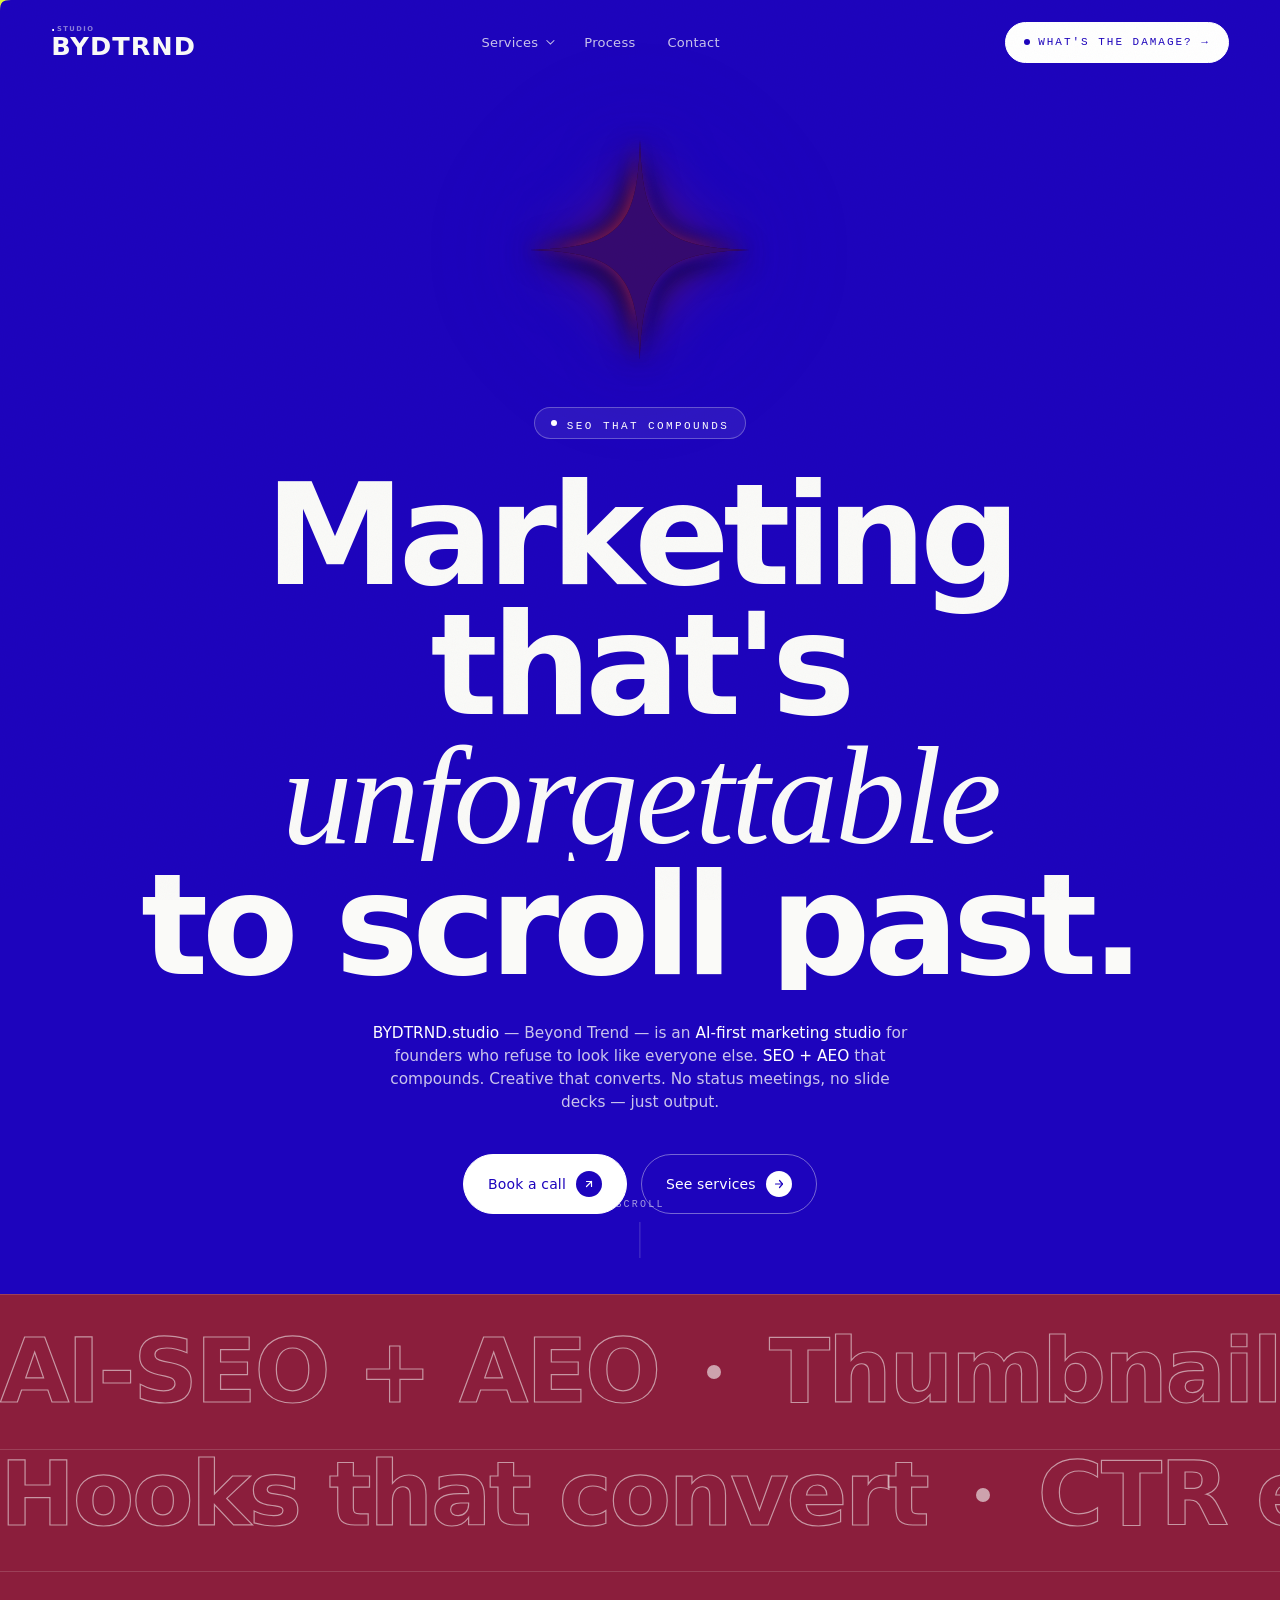
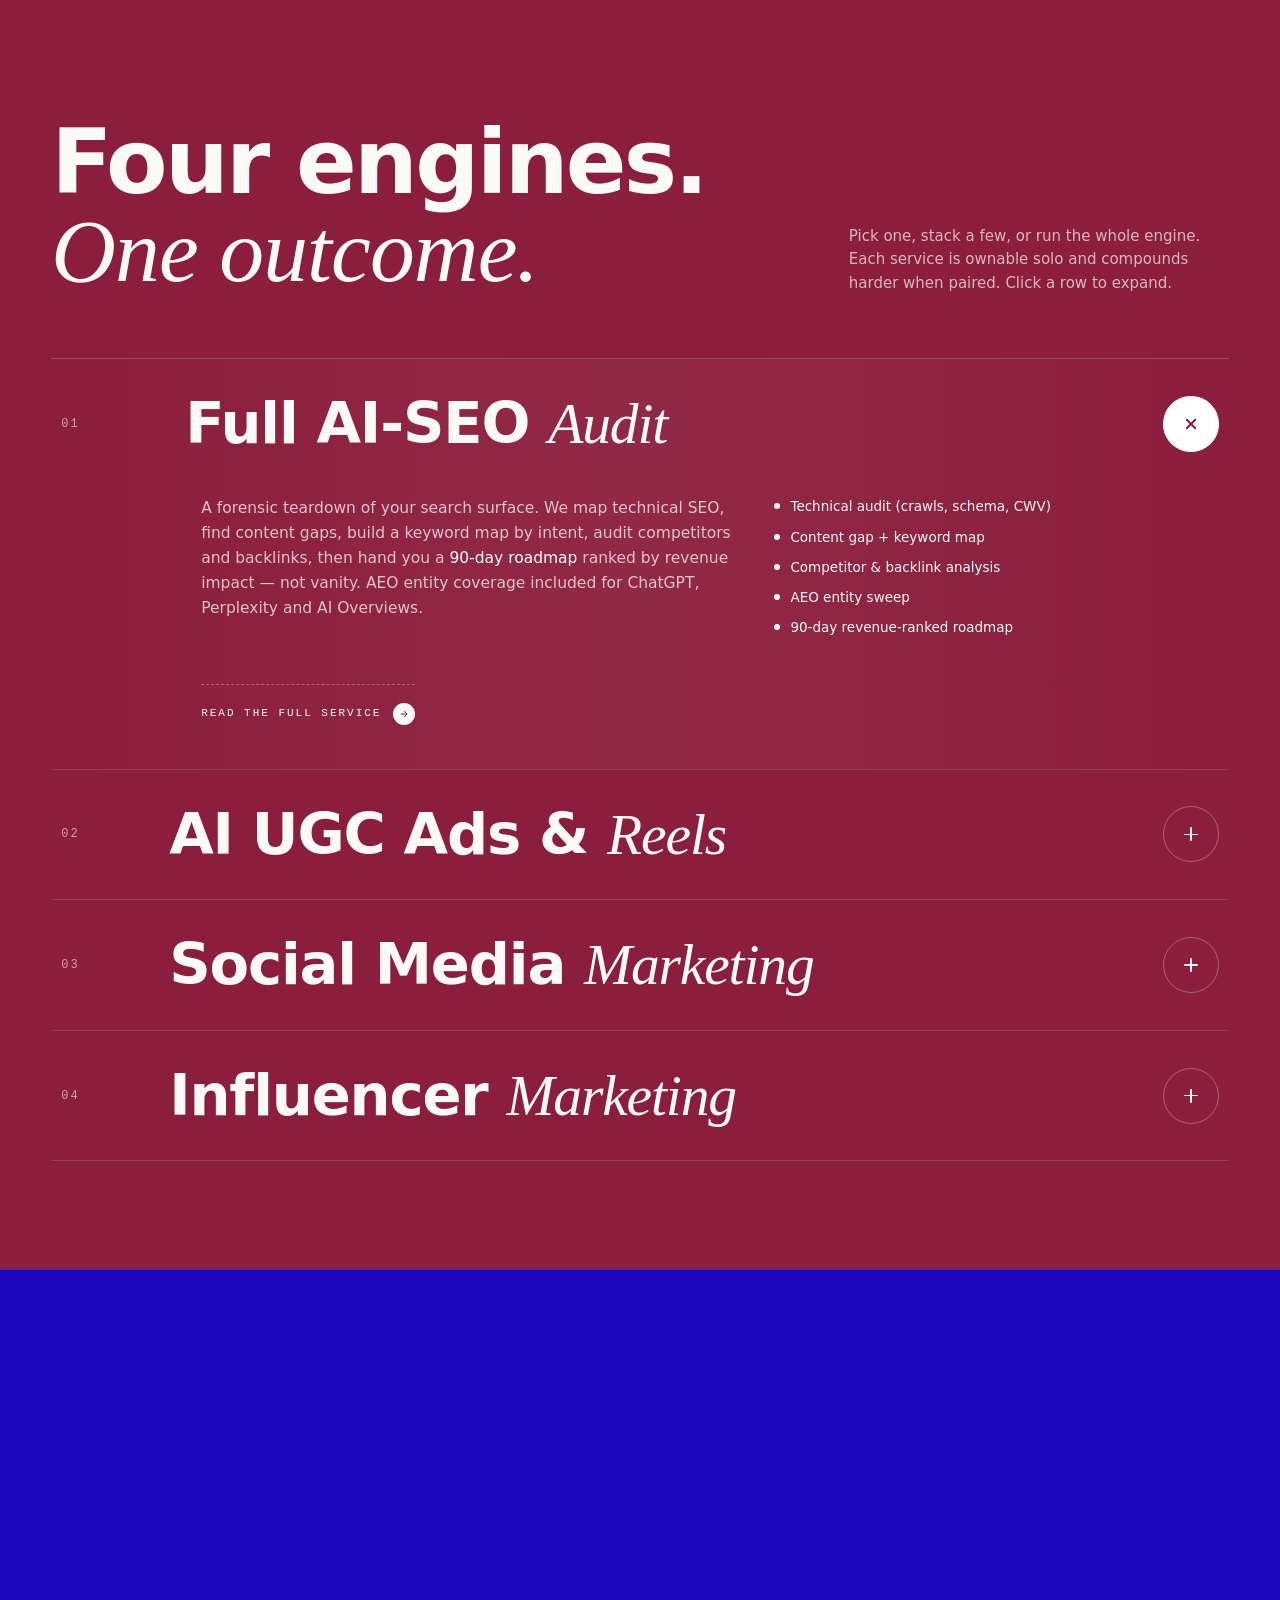
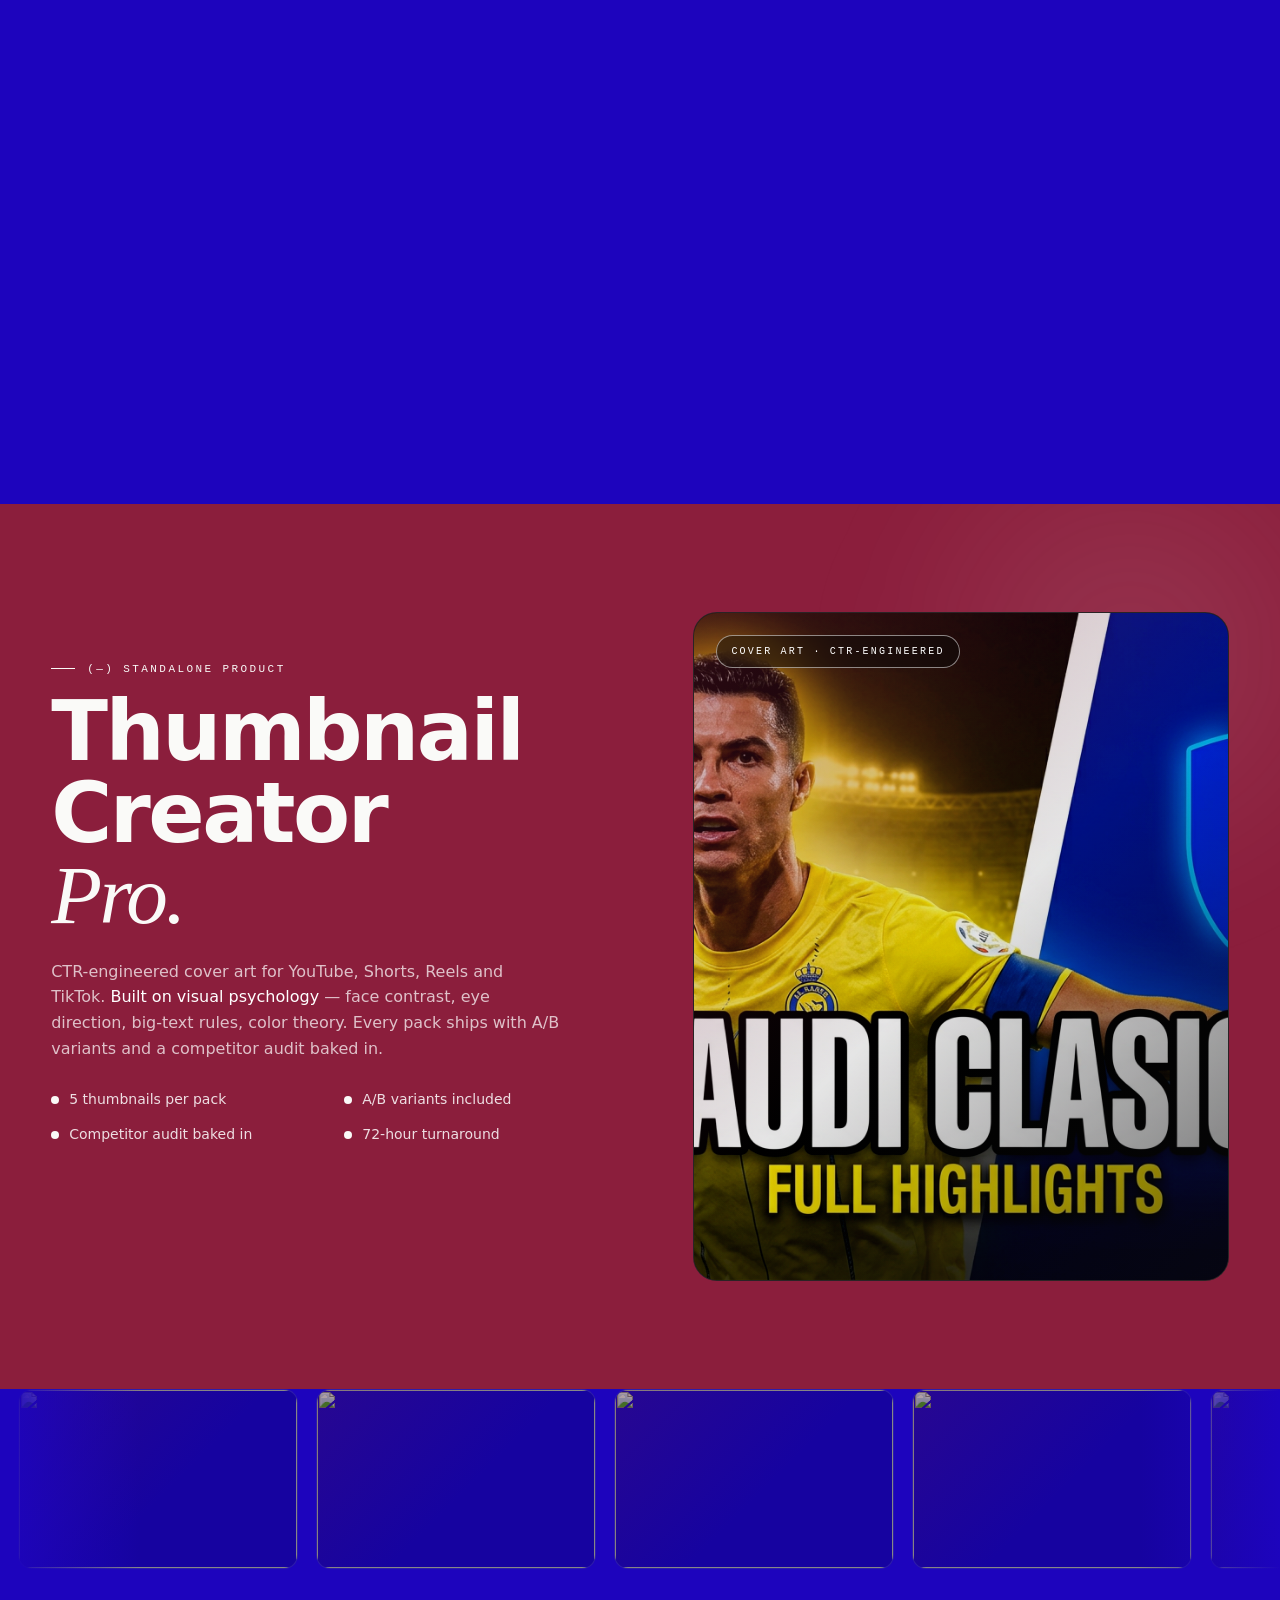
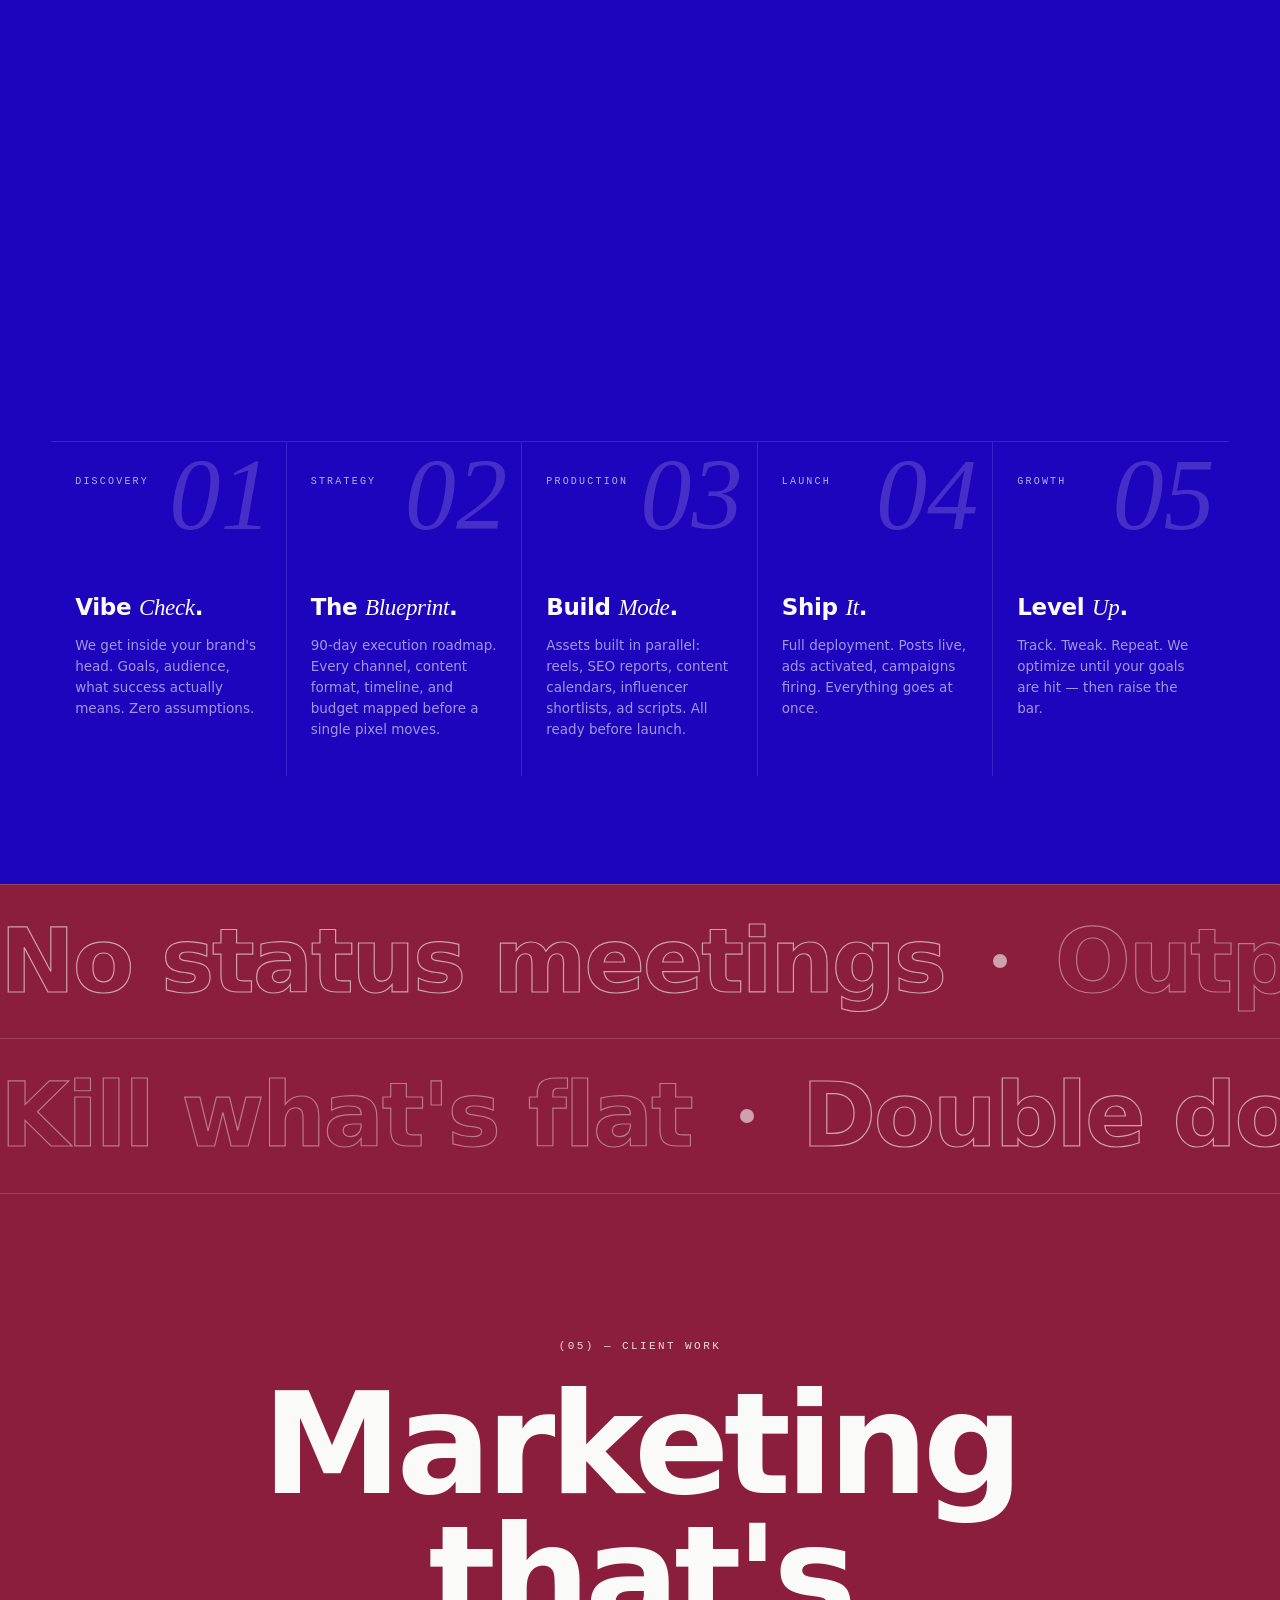
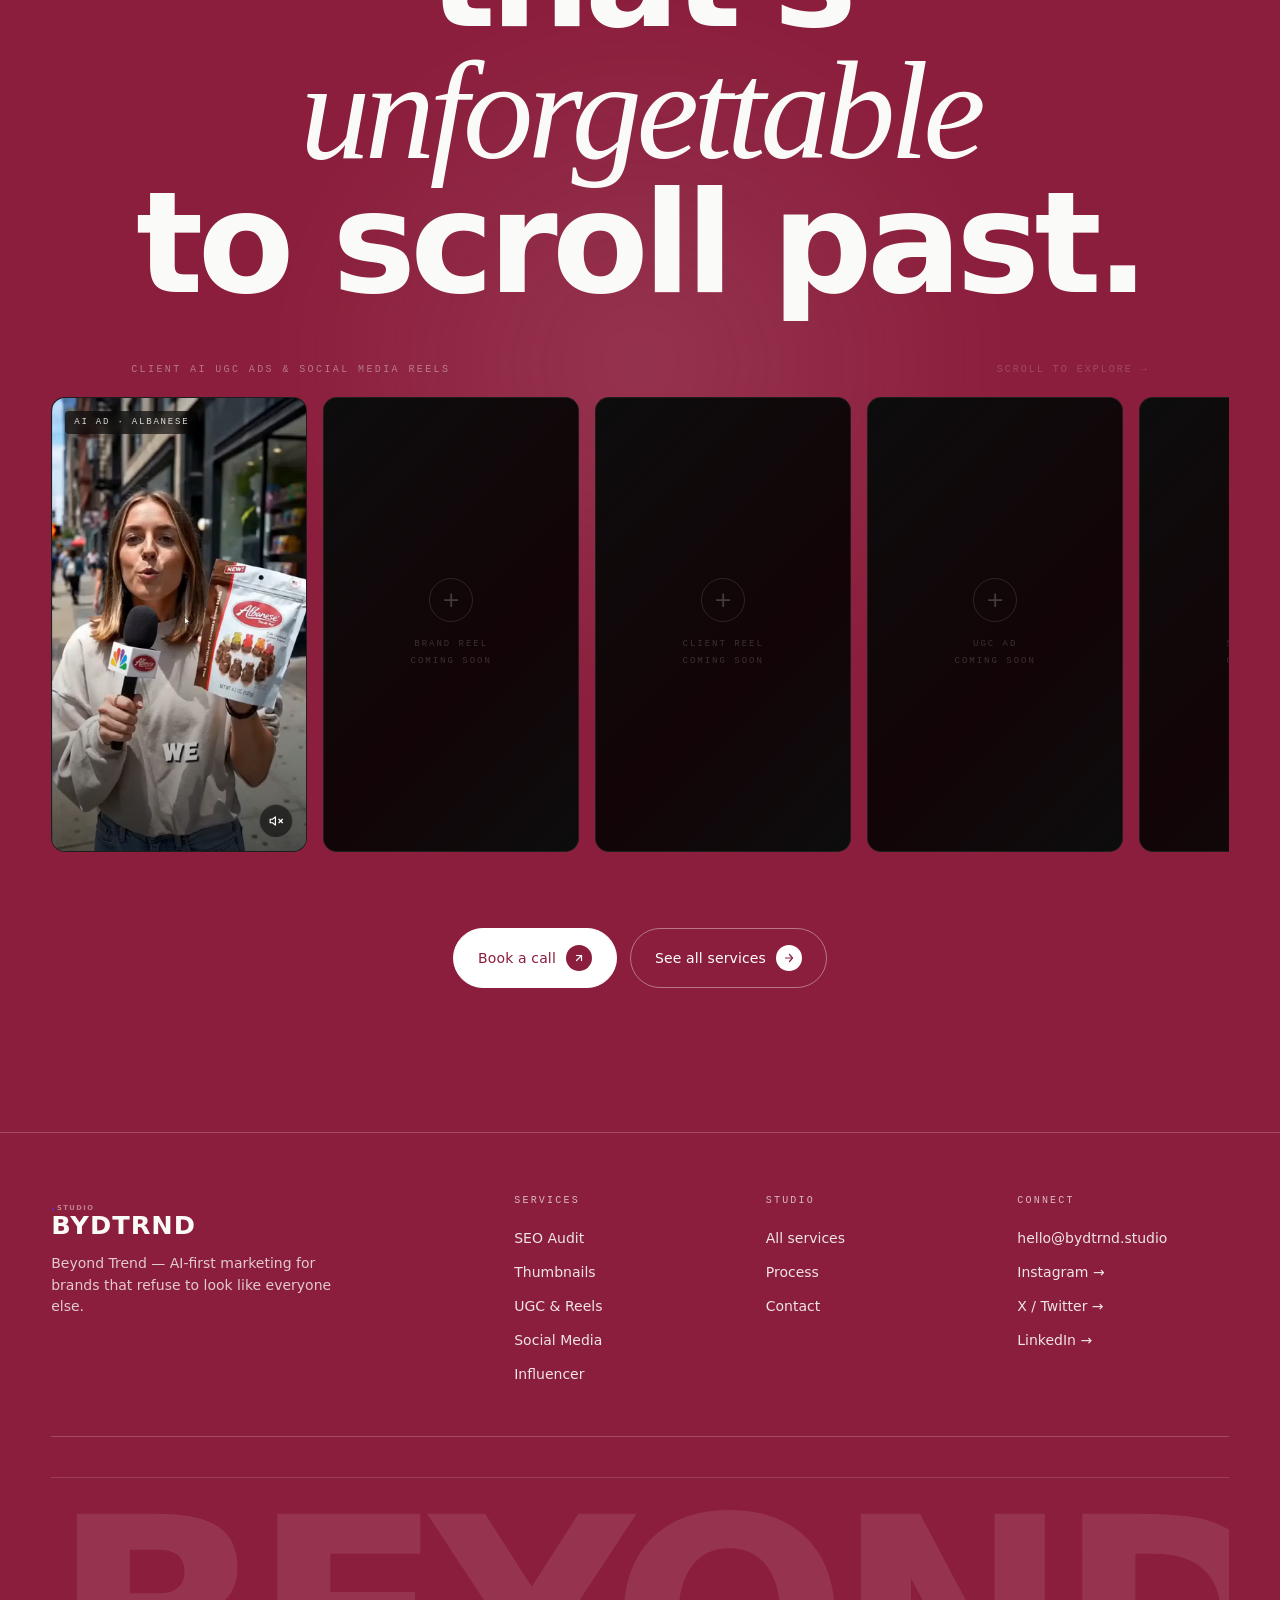
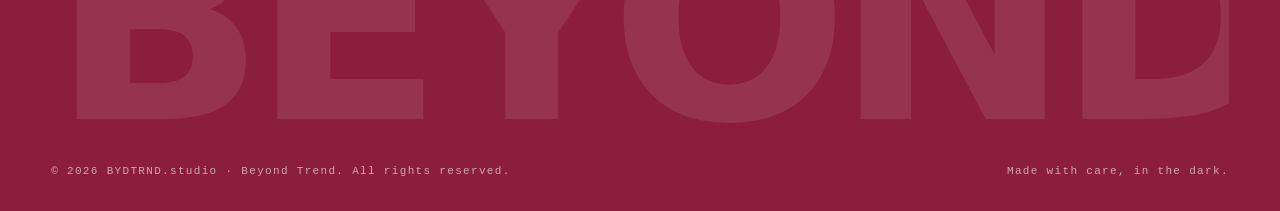
==== commit a719bde4: "fix: switch reel video to VP9/WebM for Chrome playback" ====
--- a/index.html
+++ b/index.html
@@ -7,7 +7,7 @@
 <meta name="description" content="BYDTRND.studio (Beyond Trend) is an AI-first marketing studio. SEO + AEO that compounds, UGC at scale, thumbnails engineered for CTR, social and influencer ops — async by design, week-one delivery." />
 <link rel="preconnect" href="https://fonts.googleapis.com" />
 <link rel="preconnect" href="https://fonts.gstatic.com" crossorigin />
-<link rel="stylesheet" href="https://fonts.googleapis.com/css2?family=Syne:wght@500;600;700;800&family=Playfair+Display:ital,wght@1,400;1,500&family=Space+Grotesk:wght@300;400;500&family=JetBrains+Mono:wght@400;500&display=swap" />
+<link rel="stylesheet" href="https://fonhts.googleapis.com/css2?family=Syne:wght@500;600;700;800&family=Playfair+Display:ital,wght@1,400;1,500&family=Space+Grotesk:wght@300;400;500&family=JetBrains+Mono:wght@400;500&display=swap" />
 <link rel="stylesheet" href="bydtrnd.css" />
 <style>
 /* ─── Reels strip ─── */
@@ -517,7 +517,7 @@
 
       <!-- Card 1: Client UGC video — Albanese -->
       <div class="reel-card" id="reelCard0">
-        <video class="reel-vid" src="videos/client-ugc-albanese.mp4" loop playsinline muted preload="metadata"></video>
+        <video class="reel-vid" src="videos/client-ugc-albanese.webm" loop playsinline muted preload="metadata"></video>
         <div class="reel-overlay">
           <span class="reel-tag">AI Ad &middot; Albanese</span>
           <button class="reel-sound" aria-label="Toggle sound" data-muted="true">
@@ -669,4 +669,4 @@
 })();
 </script>
 </body>
-</html>+</html>
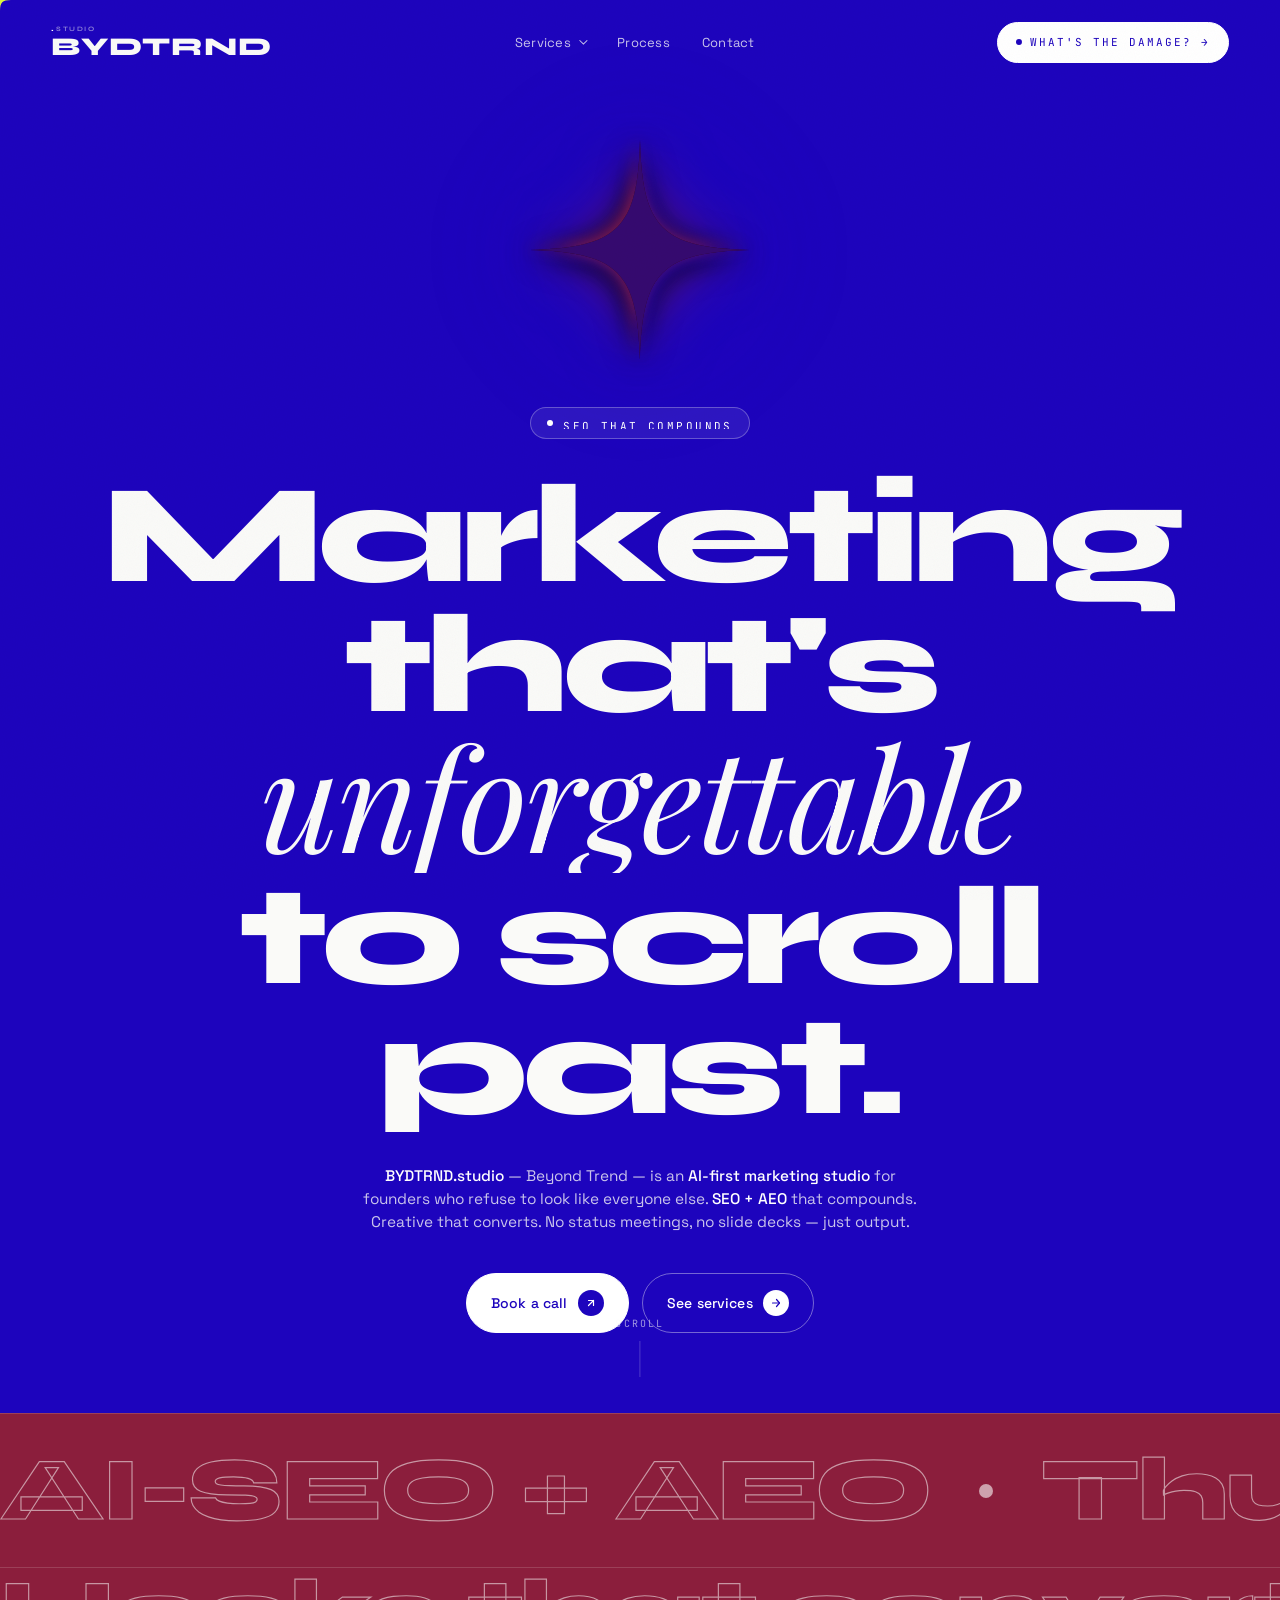
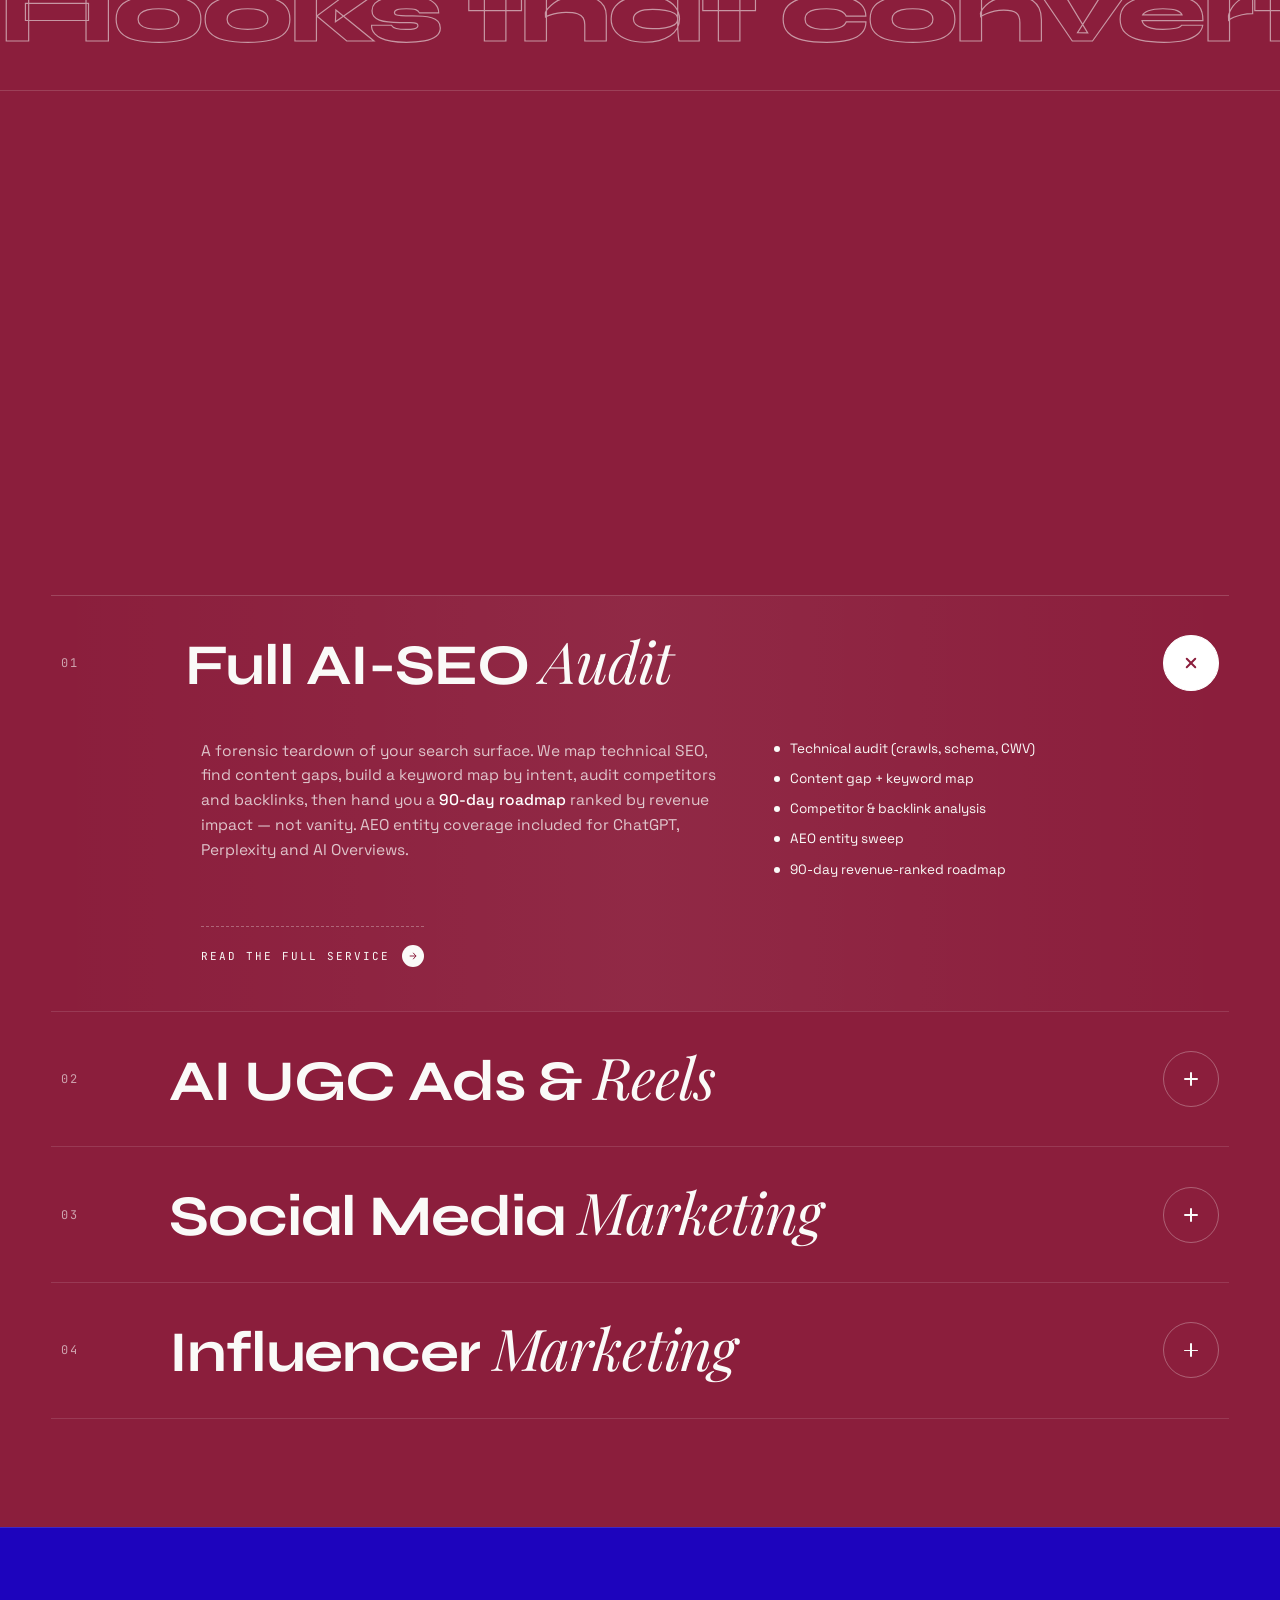
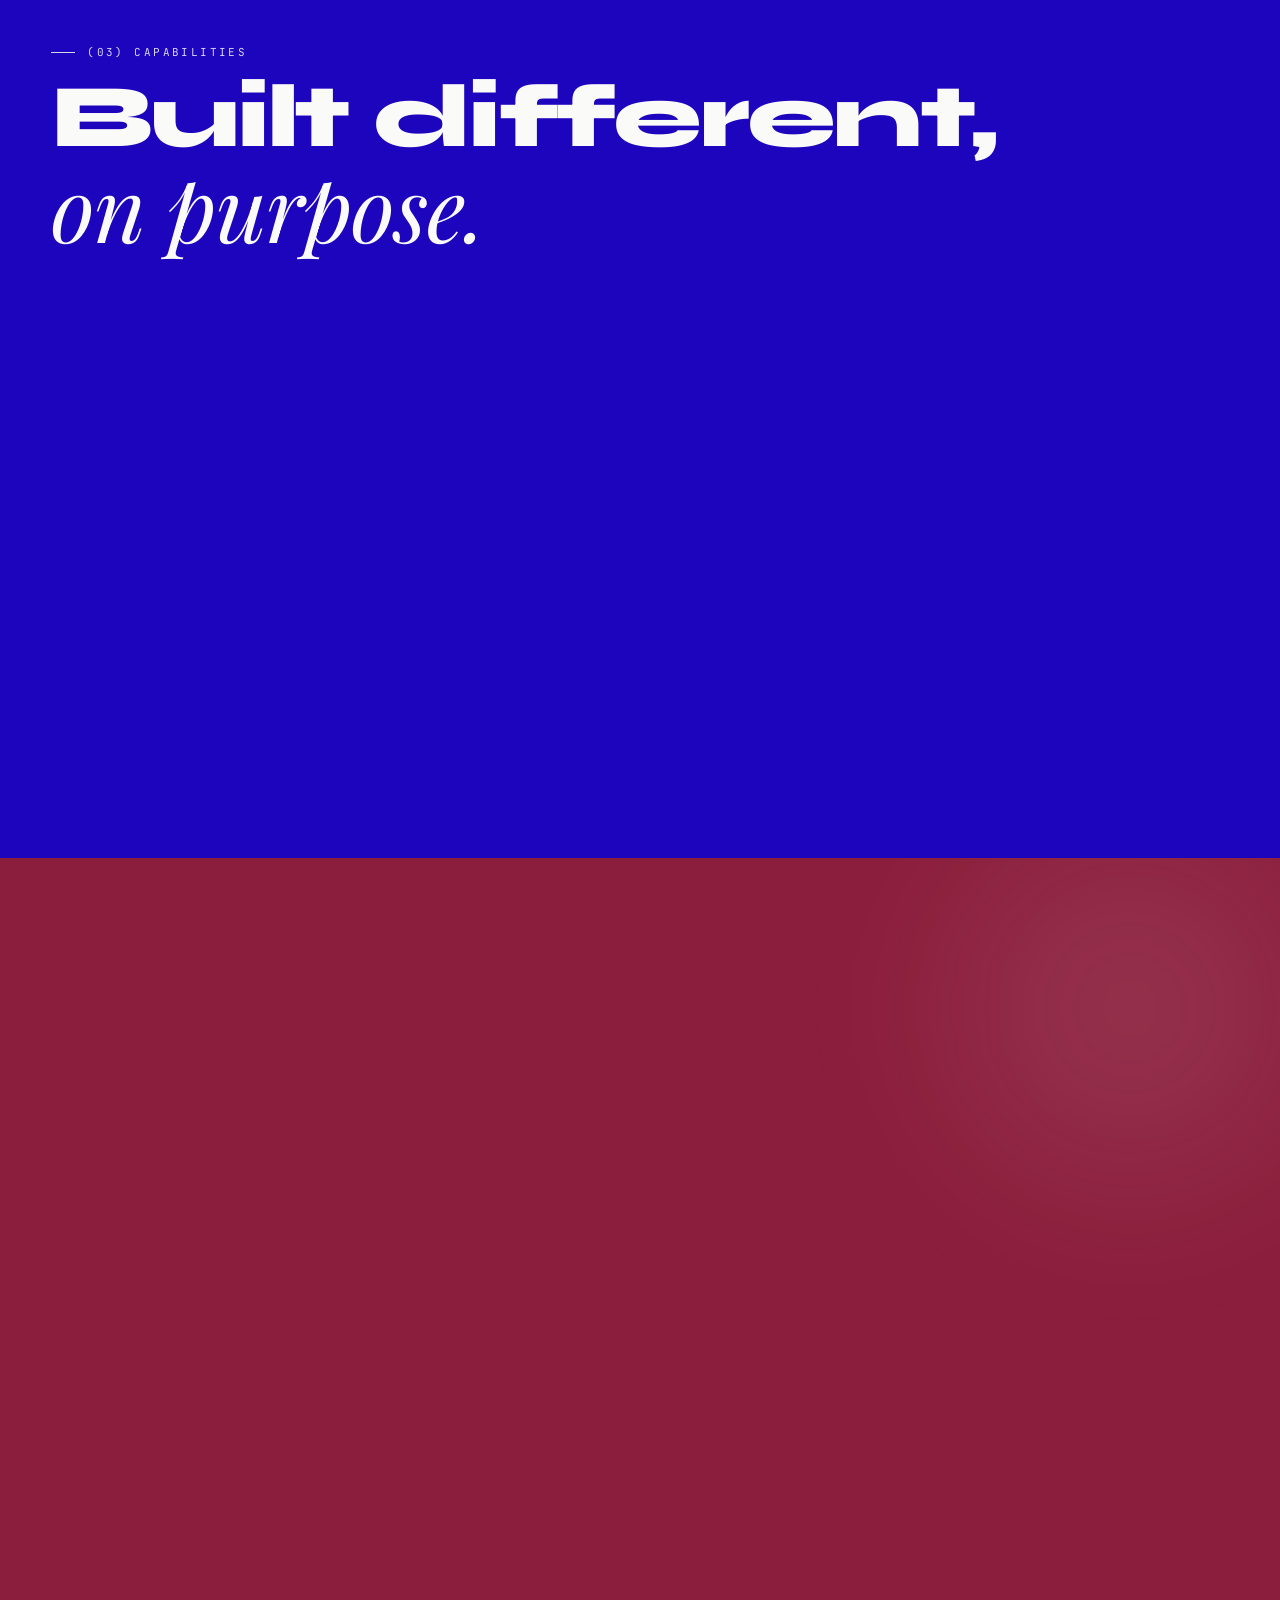
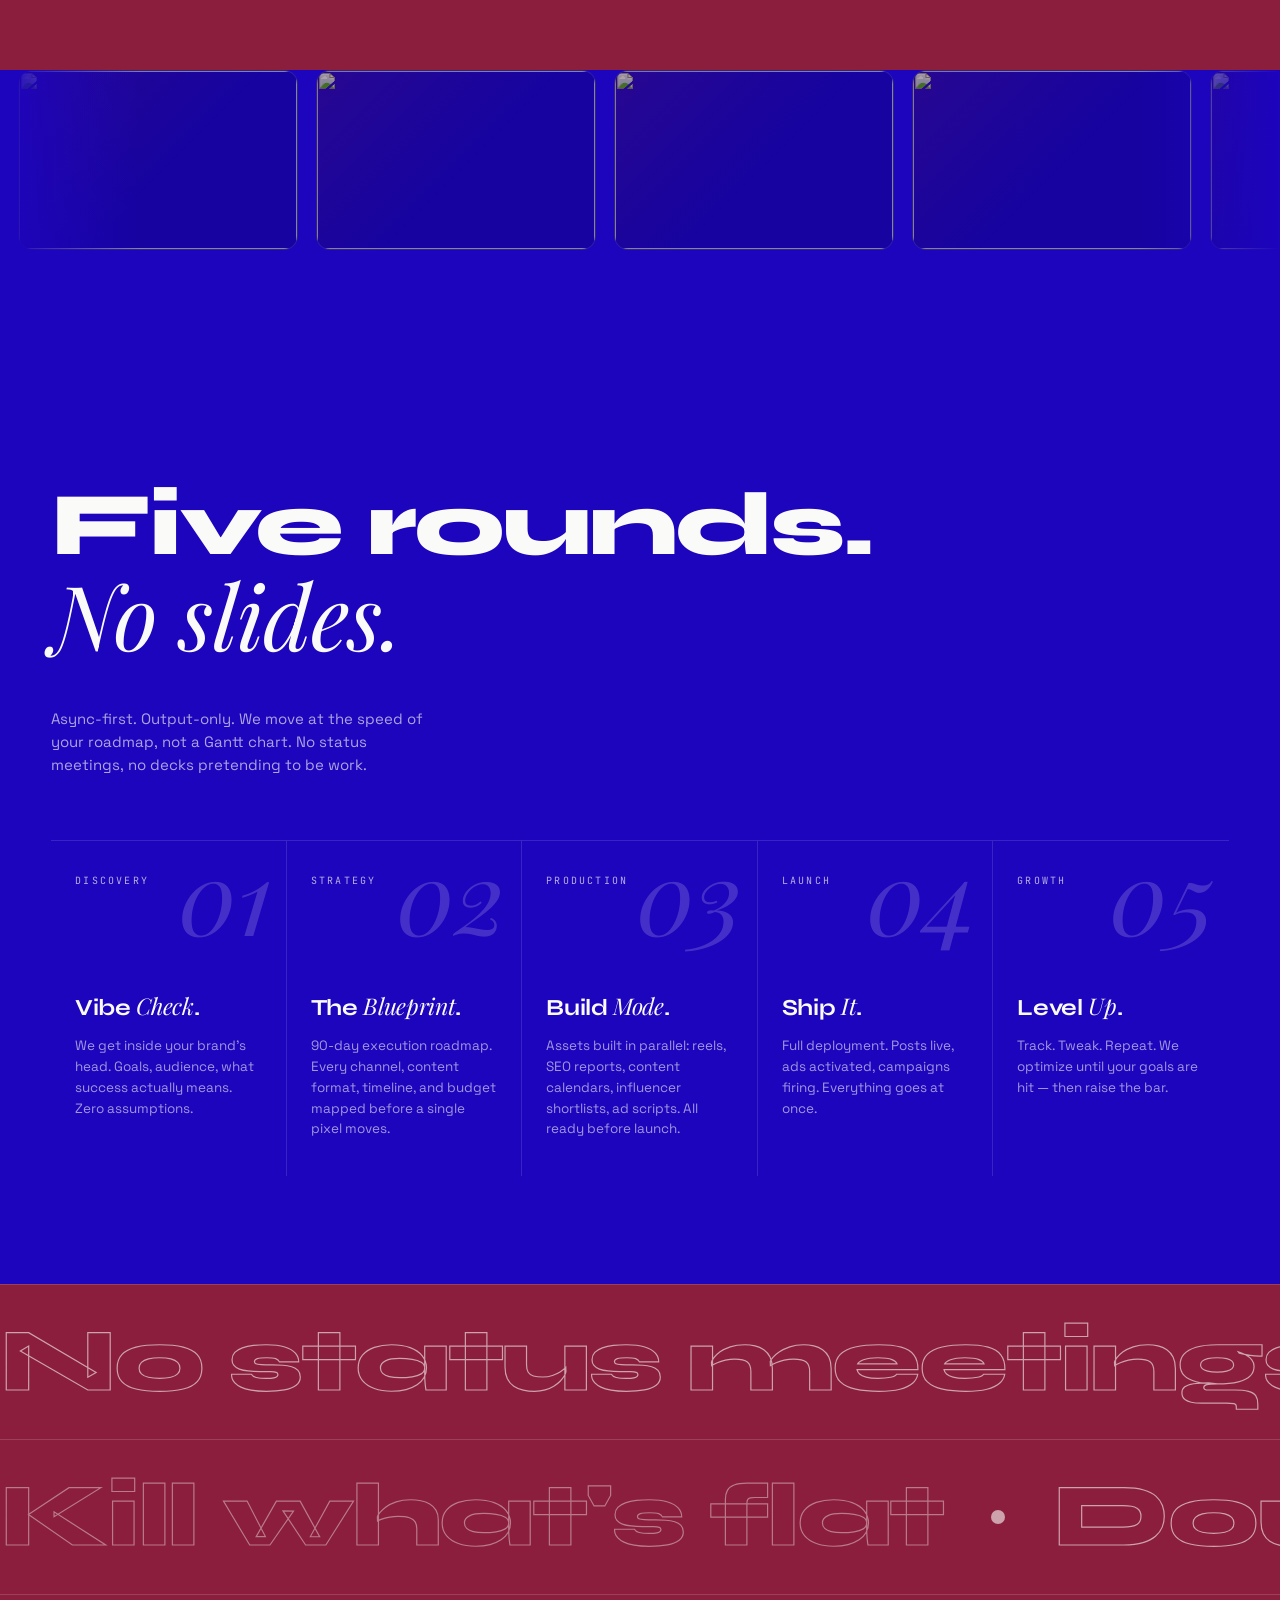
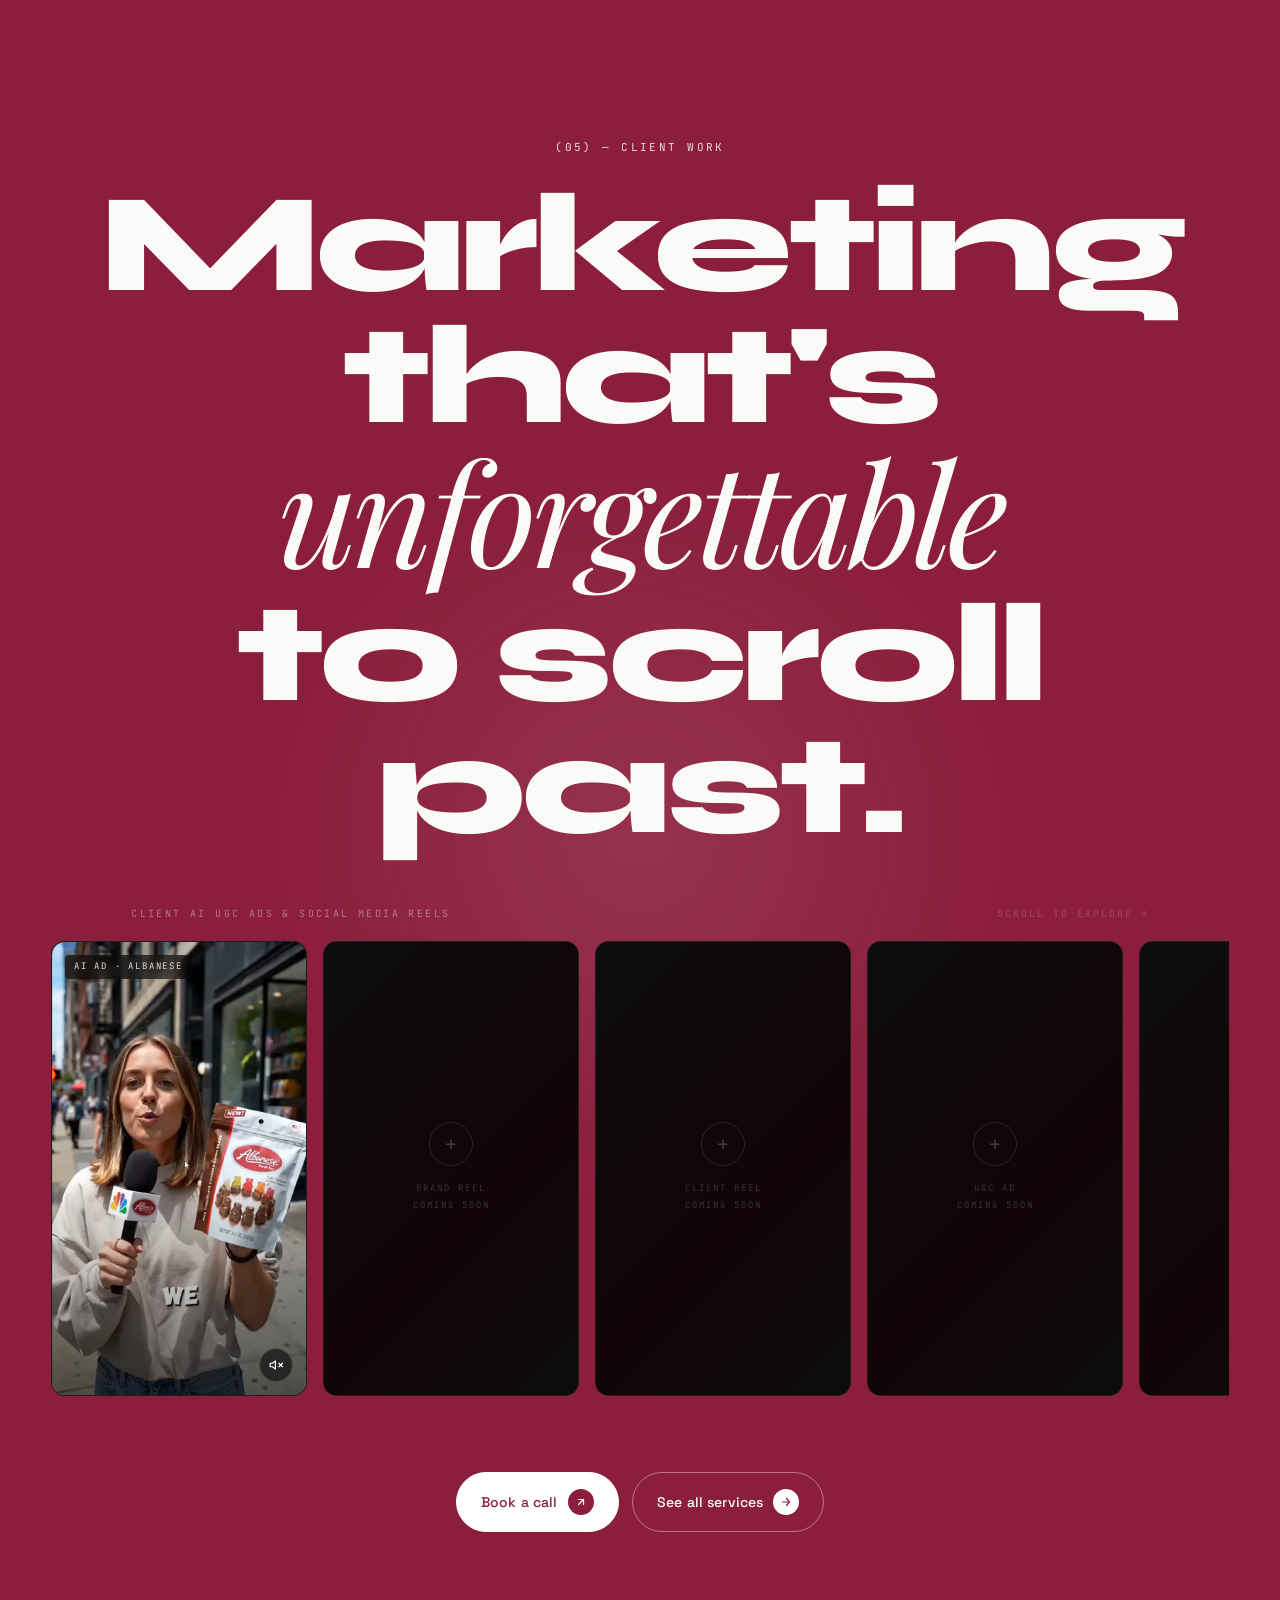
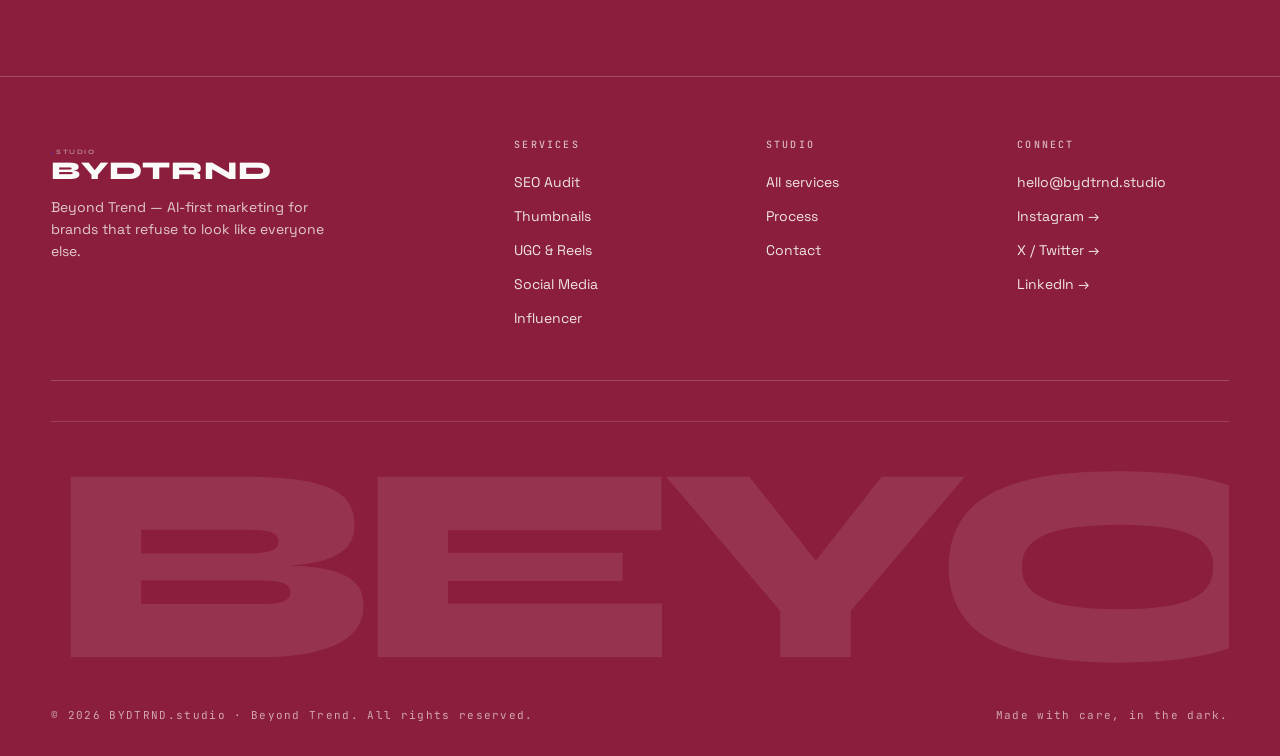
==== commit 1db5b9c9: "fix: correct Google Fonts URL typo (fonhhts → fonts)" ====
--- a/index.html
+++ b/index.html
@@ -7,7 +7,7 @@
 <meta name="description" content="BYDTRND.studio (Beyond Trend) is an AI-first marketing studio. SEO + AEO that compounds, UGC at scale, thumbnails engineered for CTR, social and influencer ops — async by design, week-one delivery." />
 <link rel="preconnect" href="https://fonts.googleapis.com" />
 <link rel="preconnect" href="https://fonts.gstatic.com" crossorigin />
-<link rel="stylesheet" href="https://fonhts.googleapis.com/css2?family=Syne:wght@500;600;700;800&family=Playfair+Display:ital,wght@1,400;1,500&family=Space+Grotesk:wght@300;400;500&family=JetBrains+Mono:wght@400;500&display=swap" />
+<link rel="stylesheet" href="https://fonts.googleapis.com/css2?family=Syne:wght@500;600;700;800&family=Playfair+Display:ital,wght@1,400;1,500&family=Space+Grotesk:wght@300;400;500&family=JetBrains+Mono:wght@400;500&display=swap" />
 <link rel="stylesheet" href="bydtrnd.css" />
 <style>
 /* ─── Reels strip ─── */
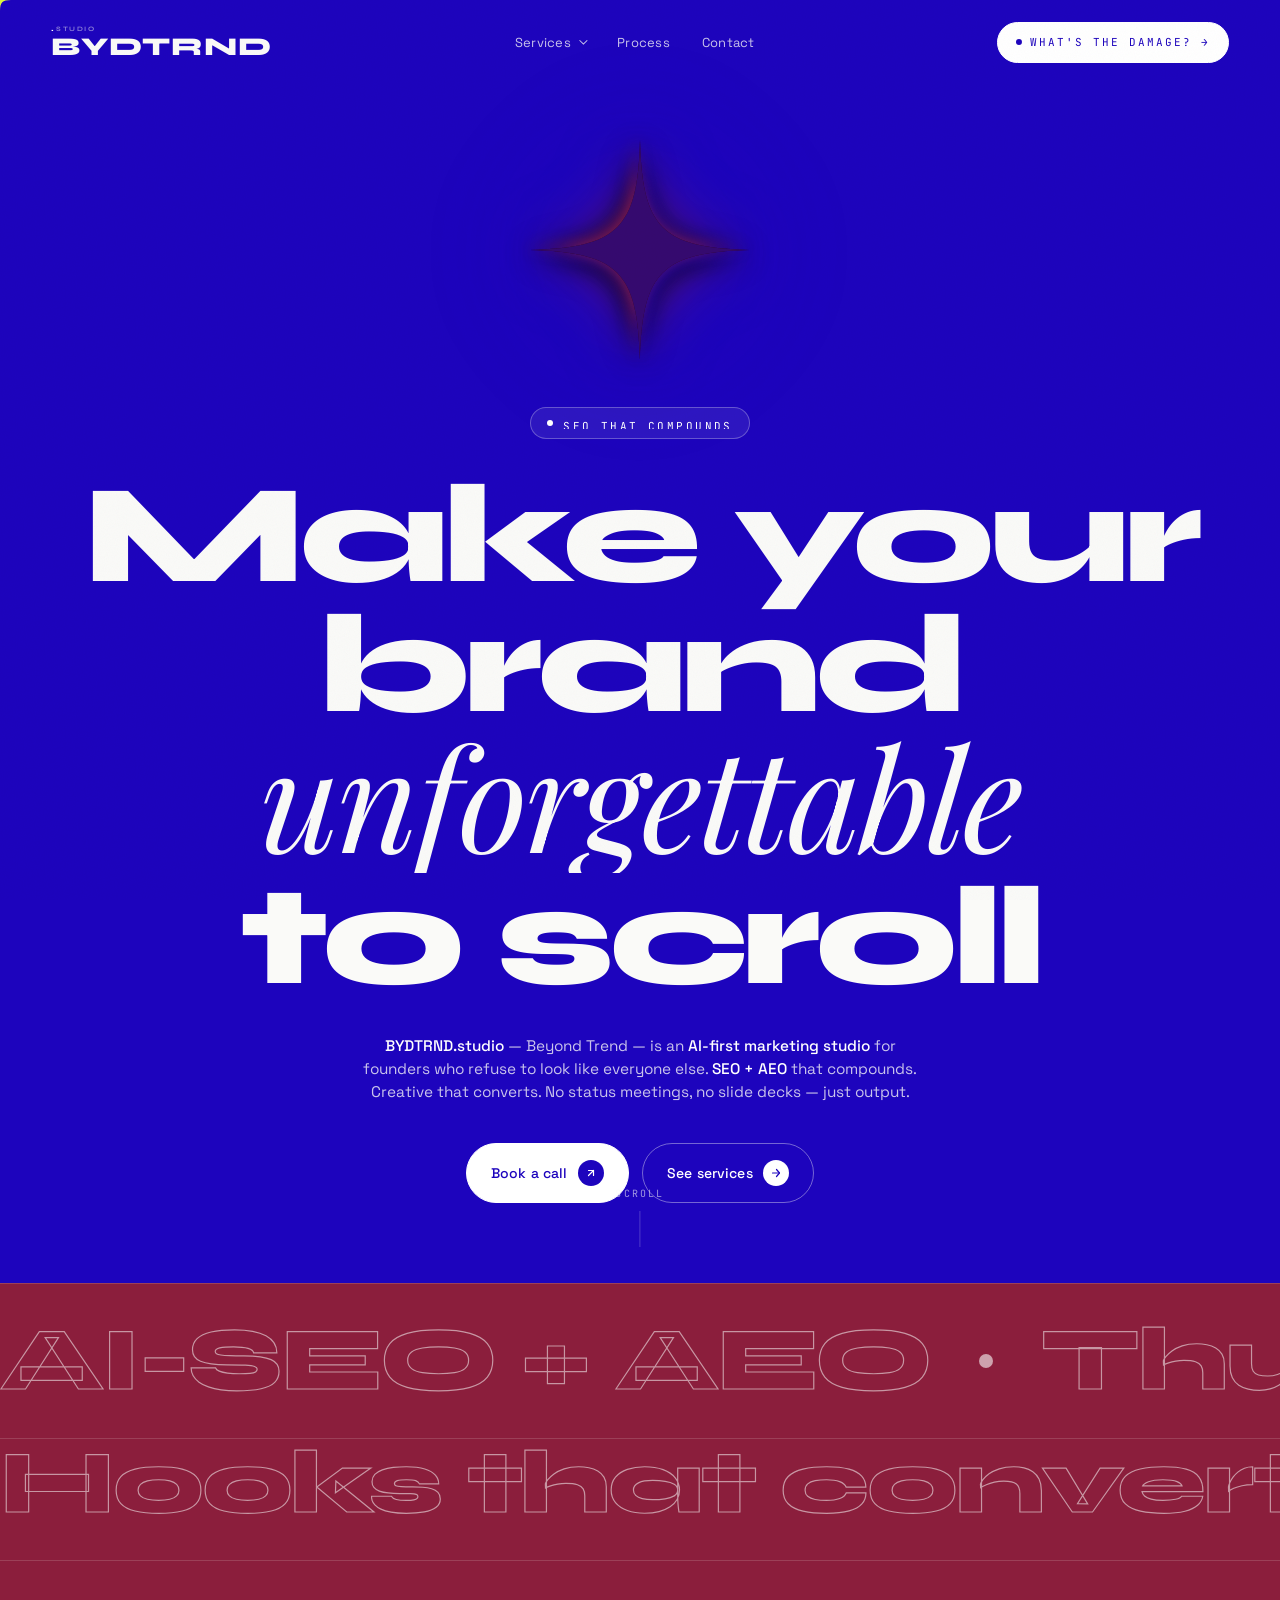
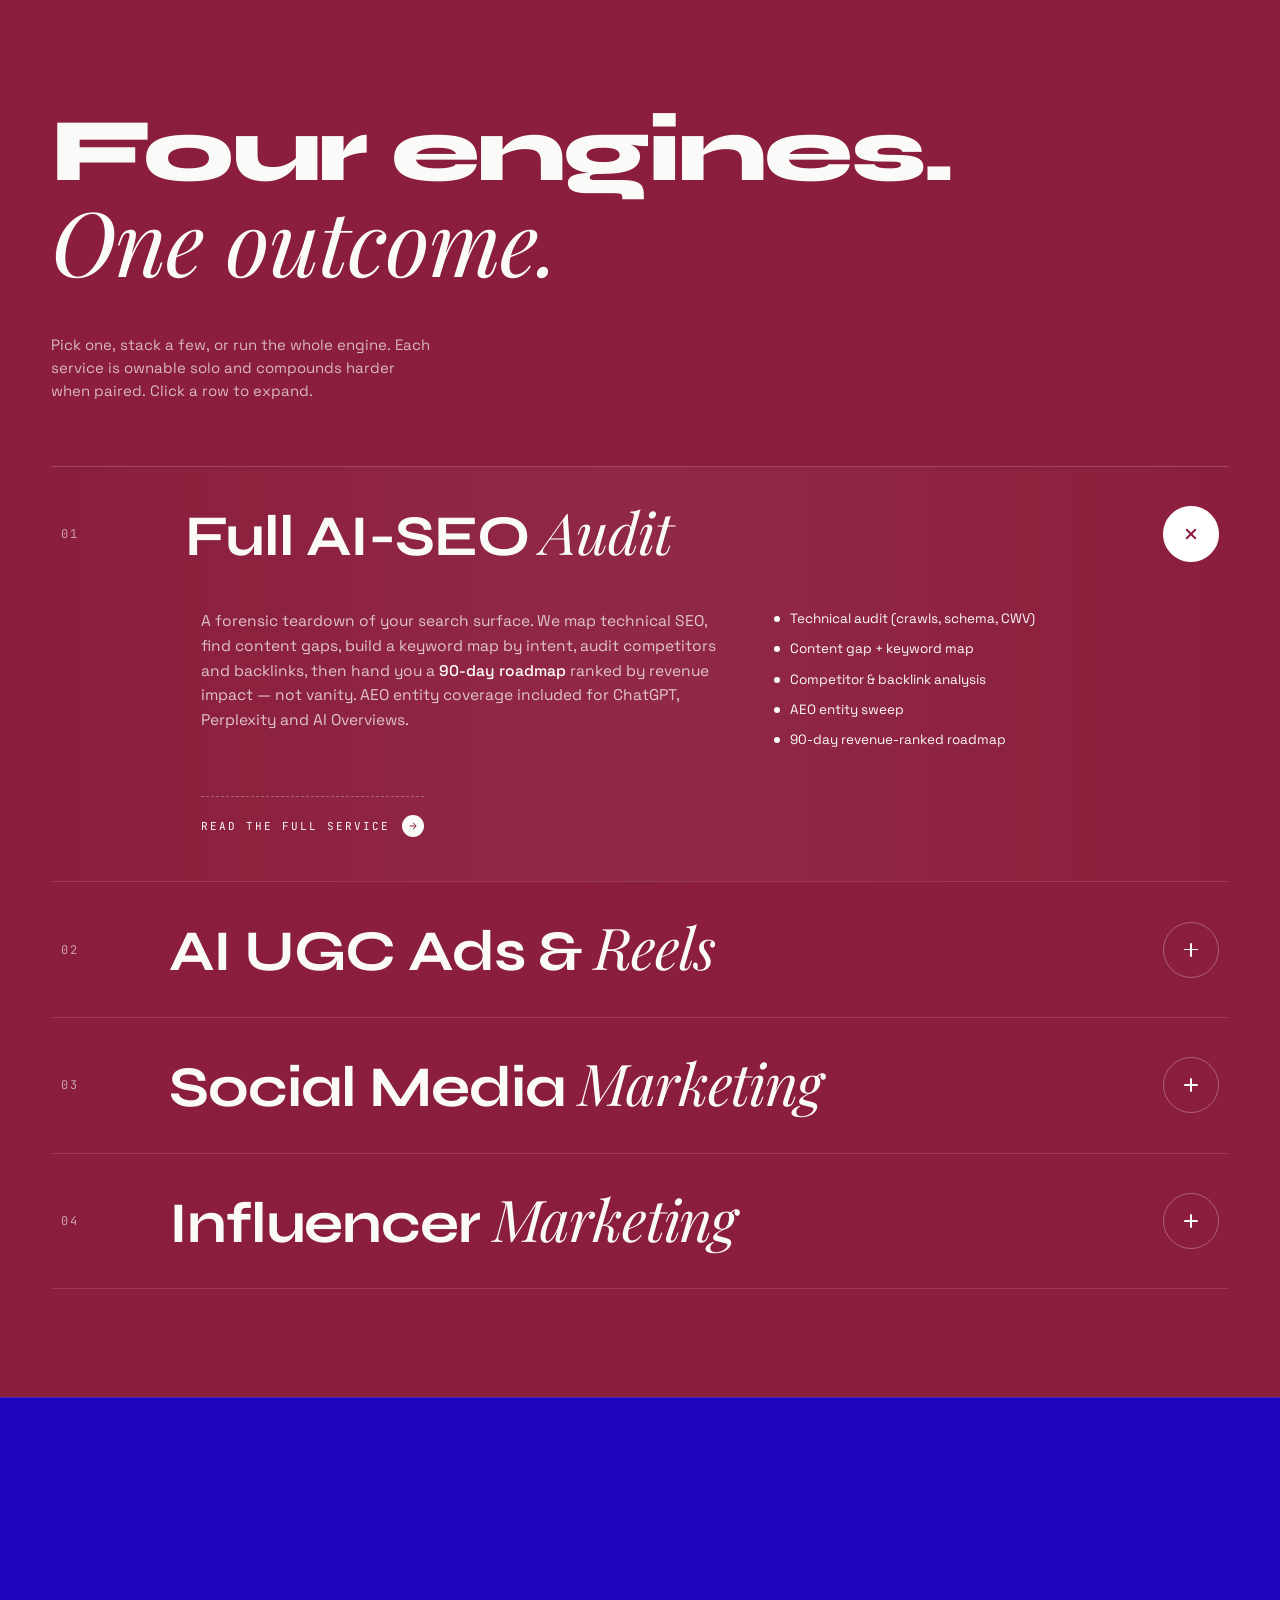
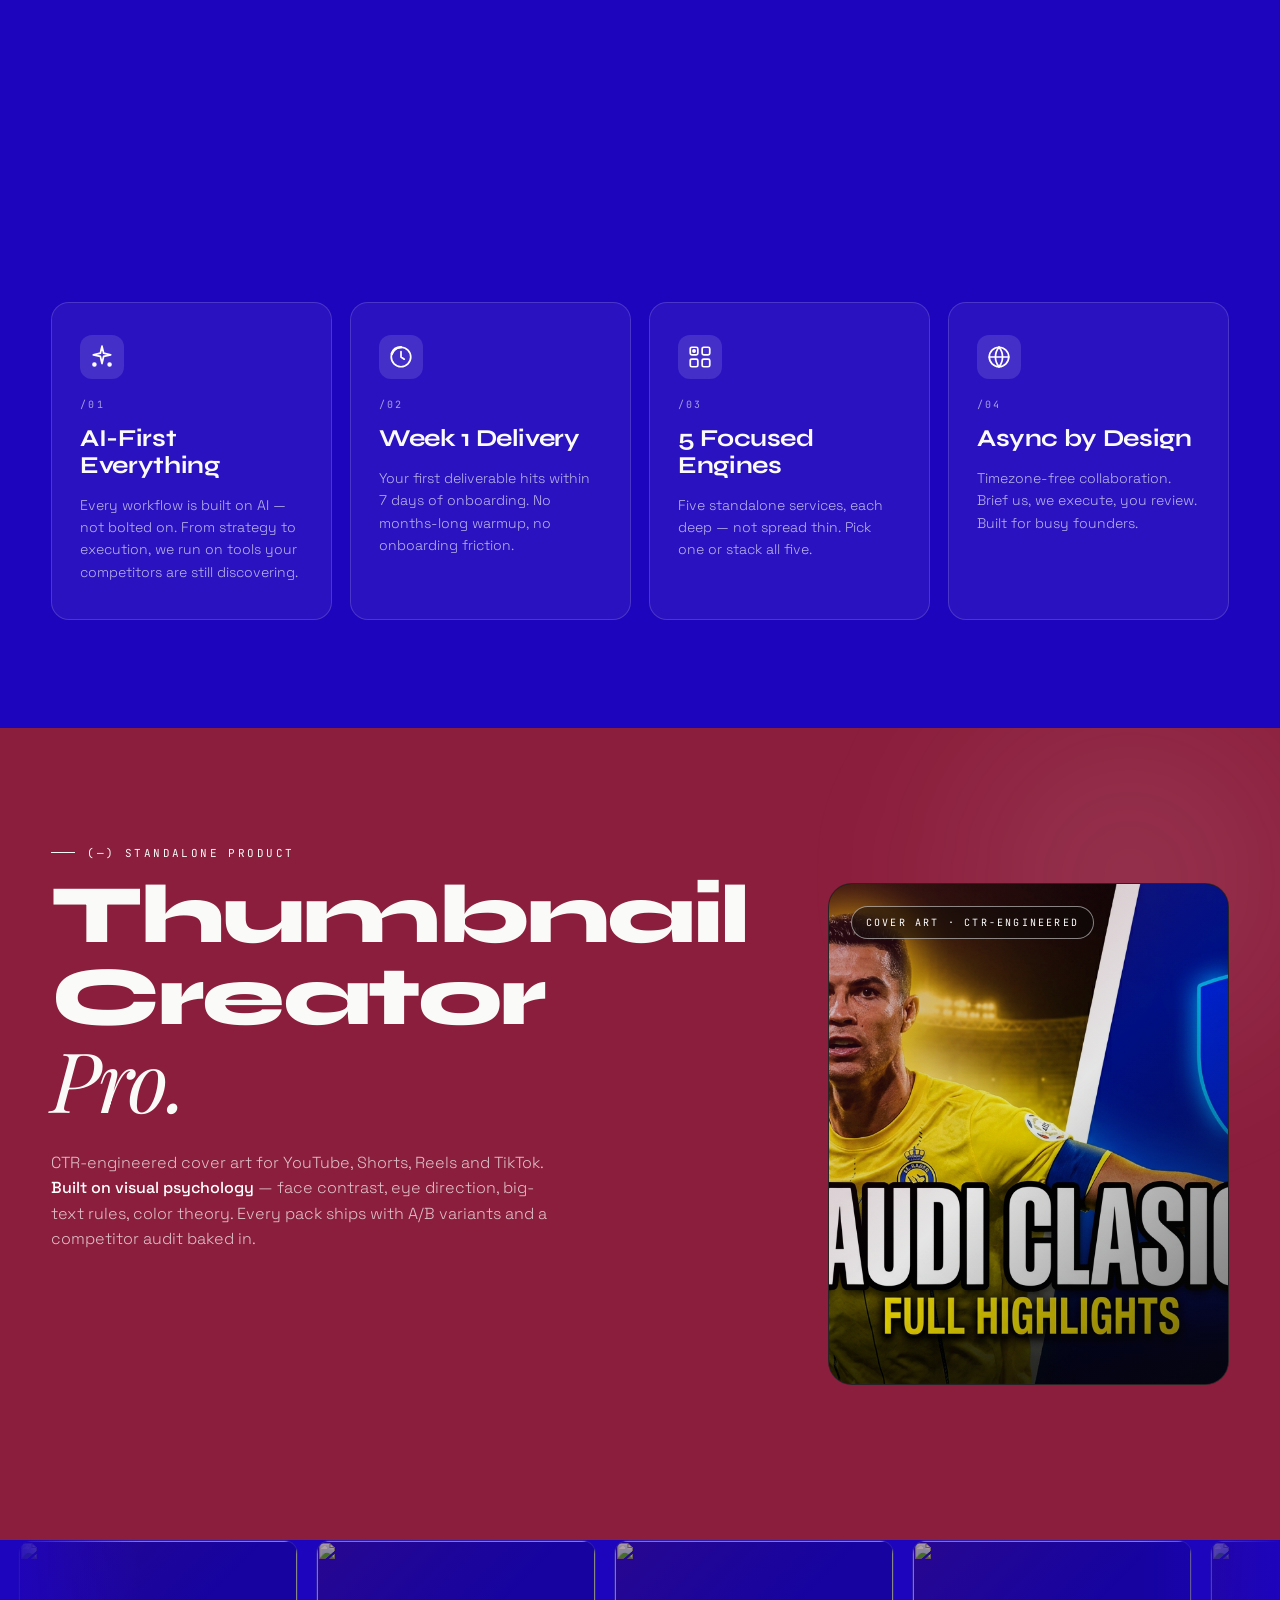
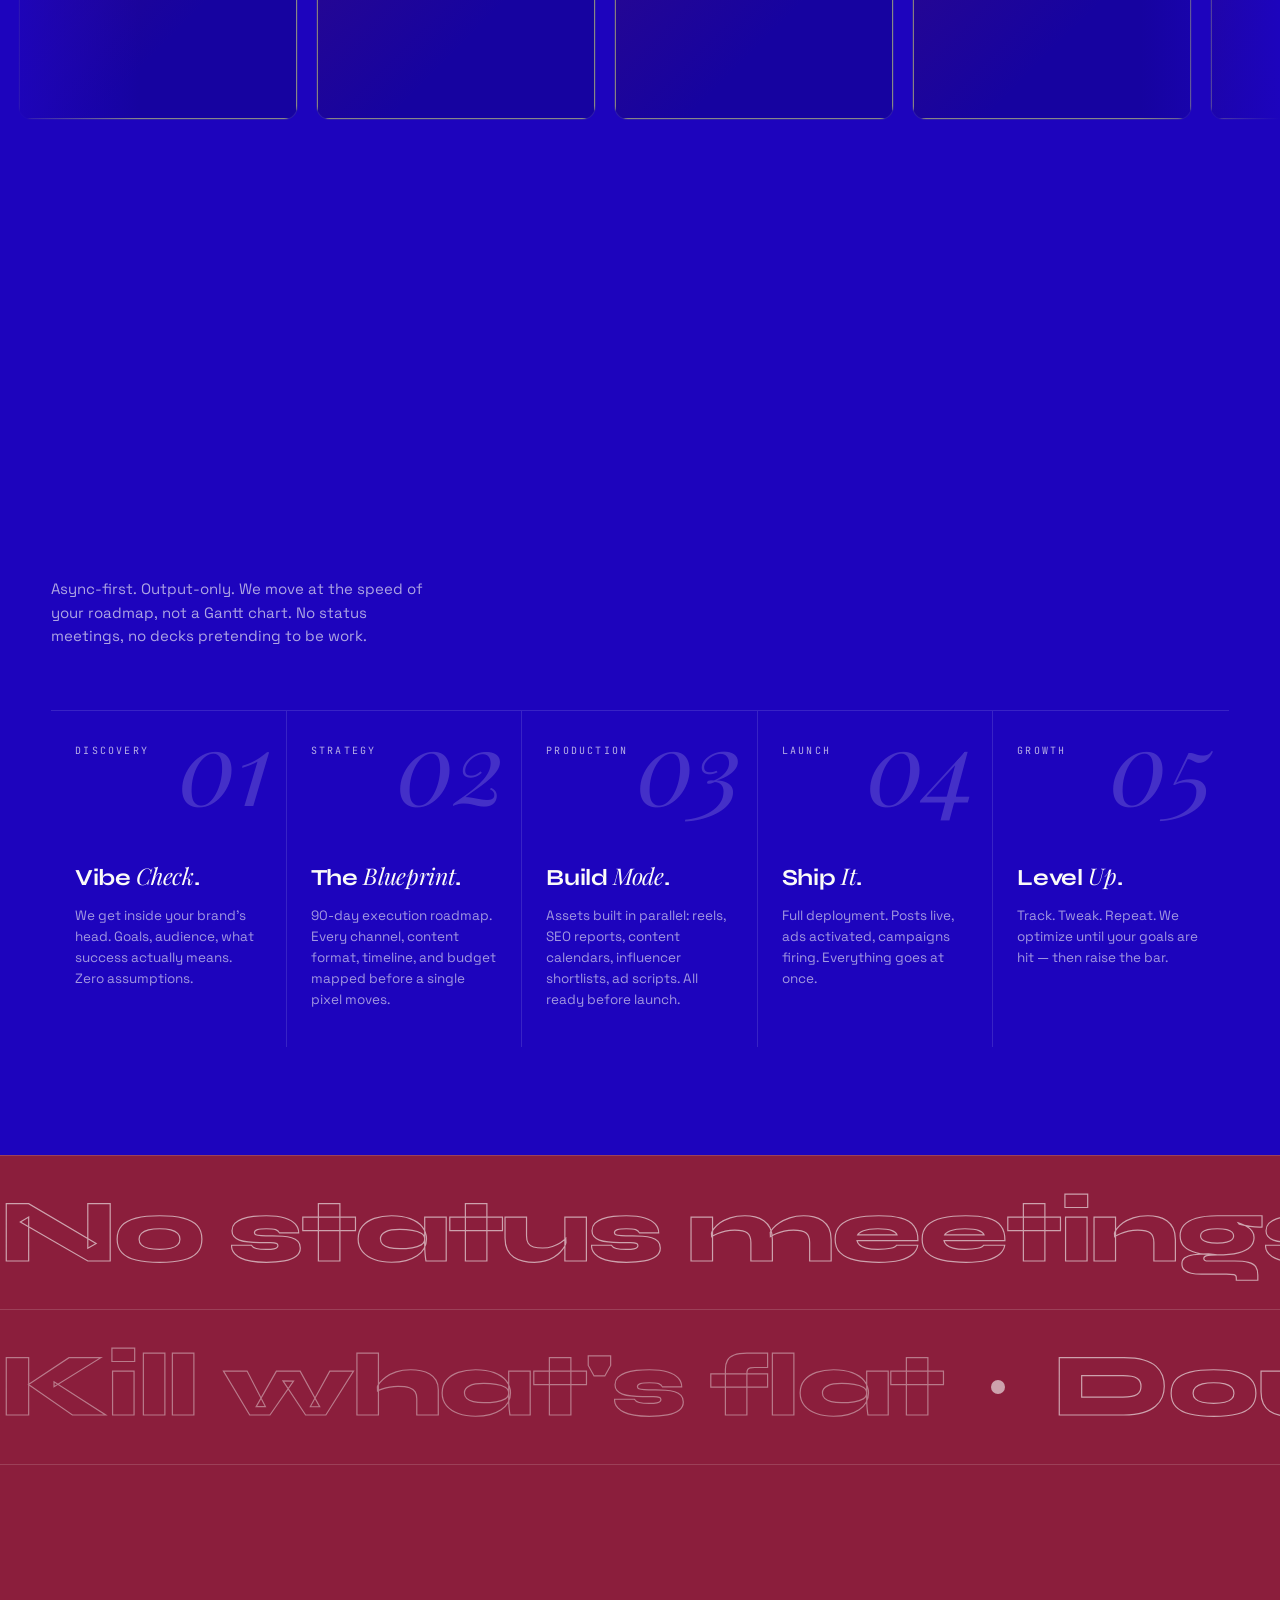
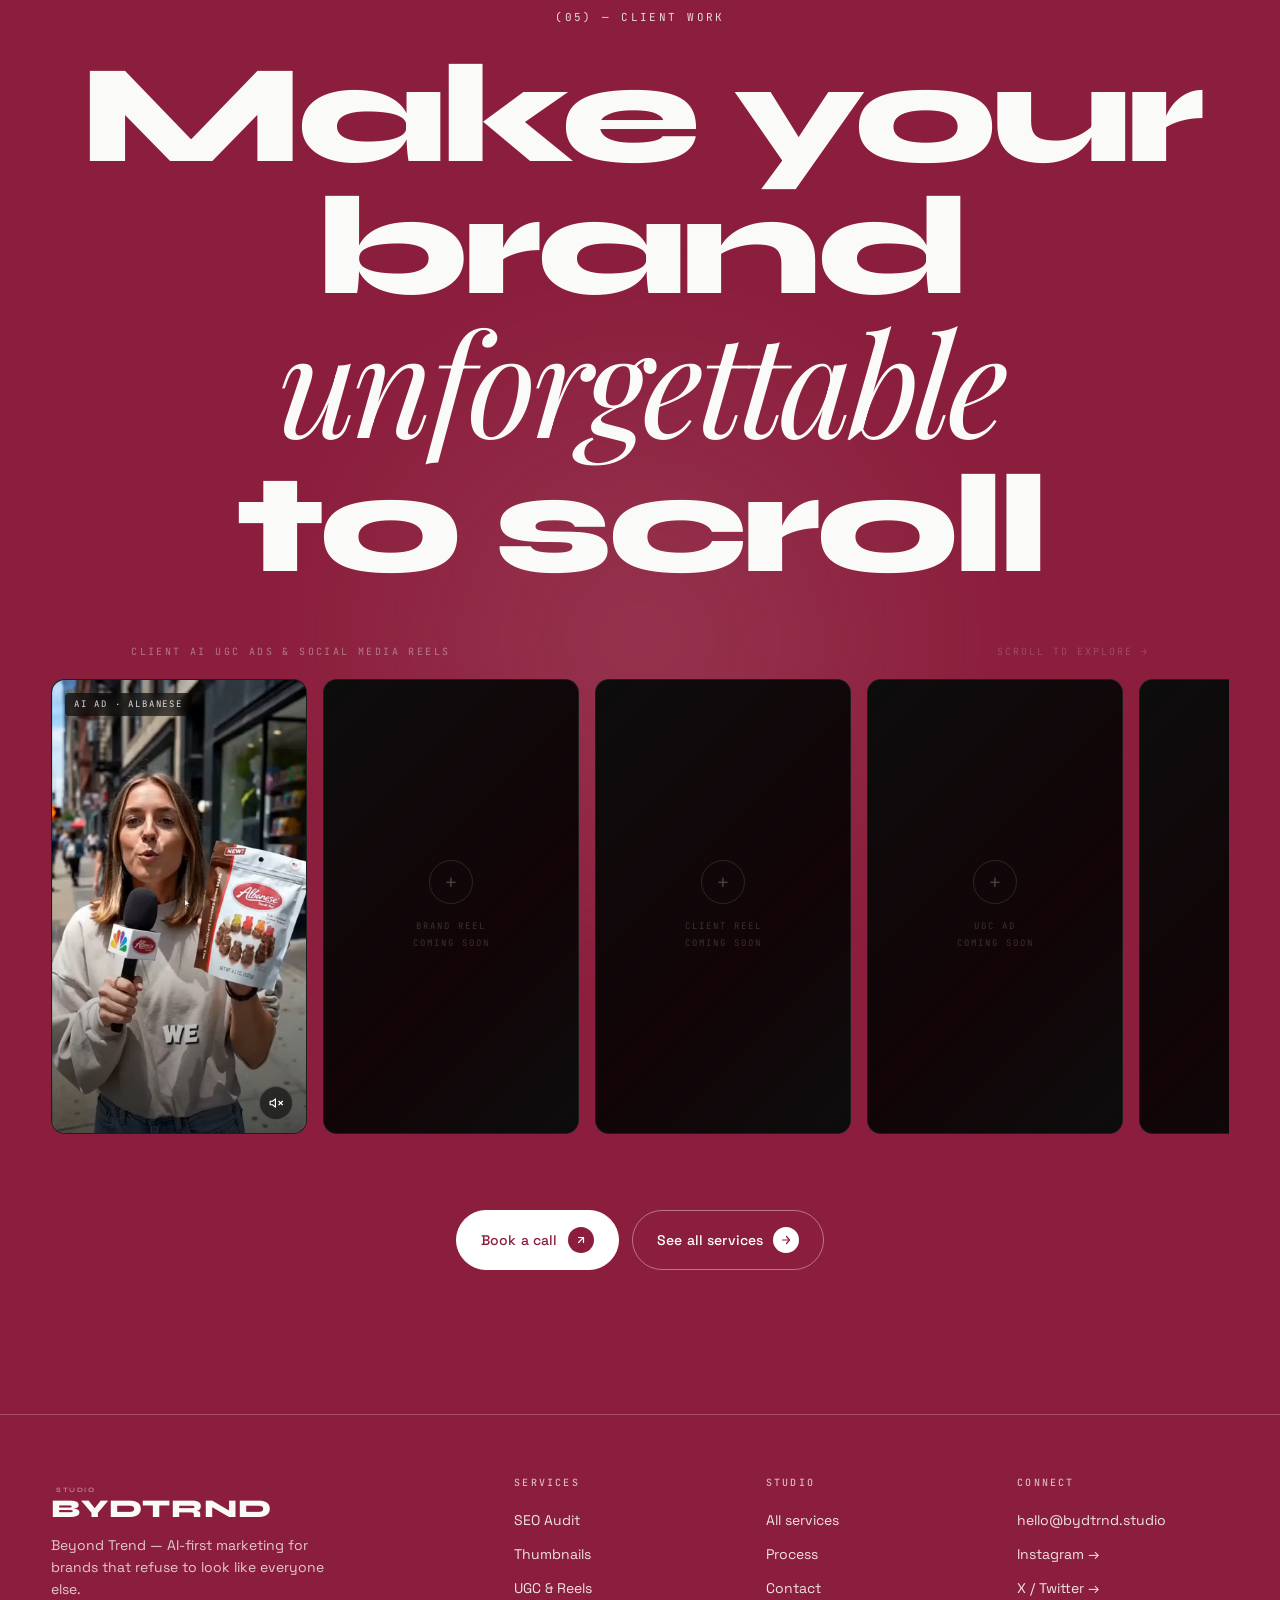
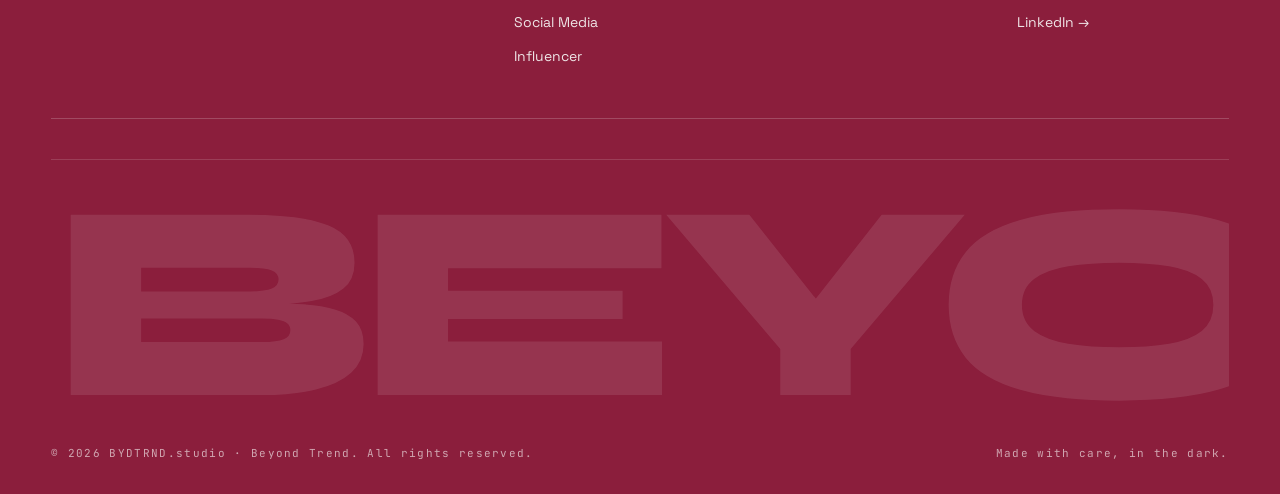
==== commit 4b83aea7: "feat: update hero heading to Make your brand impossible to scroll" ====
--- a/index.html
+++ b/index.html
@@ -123,9 +123,9 @@
   </div>
 
   <h1 class="hero-h1">
-    <span class="line"><span>Marketing that&apos;s</span></span>
+    <span class="line"><span>Make your brand</span></span>
     <span class="line"><span><em class="scramble" data-words="impossible|unforgettable|undeniable|irresistible">impossible</em></span></span>
-    <span class="line"><span>to scroll past.</span></span>
+    <span class="line"><span>to scroll</span></span>
   </h1>
 
   <p class="hero-sub">
@@ -502,9 +502,9 @@
 
   <!-- Heading — same scramble animation as hero -->
   <h2 class="cta-title rv d1">
-    Marketing that&apos;s<br/>
+    Make your brand<br/>
     <em class="scramble" data-words="impossible|unforgettable|undeniable|irresistible">impossible</em><br/>
-    to scroll past.
+    to scroll
   </h2>
 
   <!-- Reel strip -->
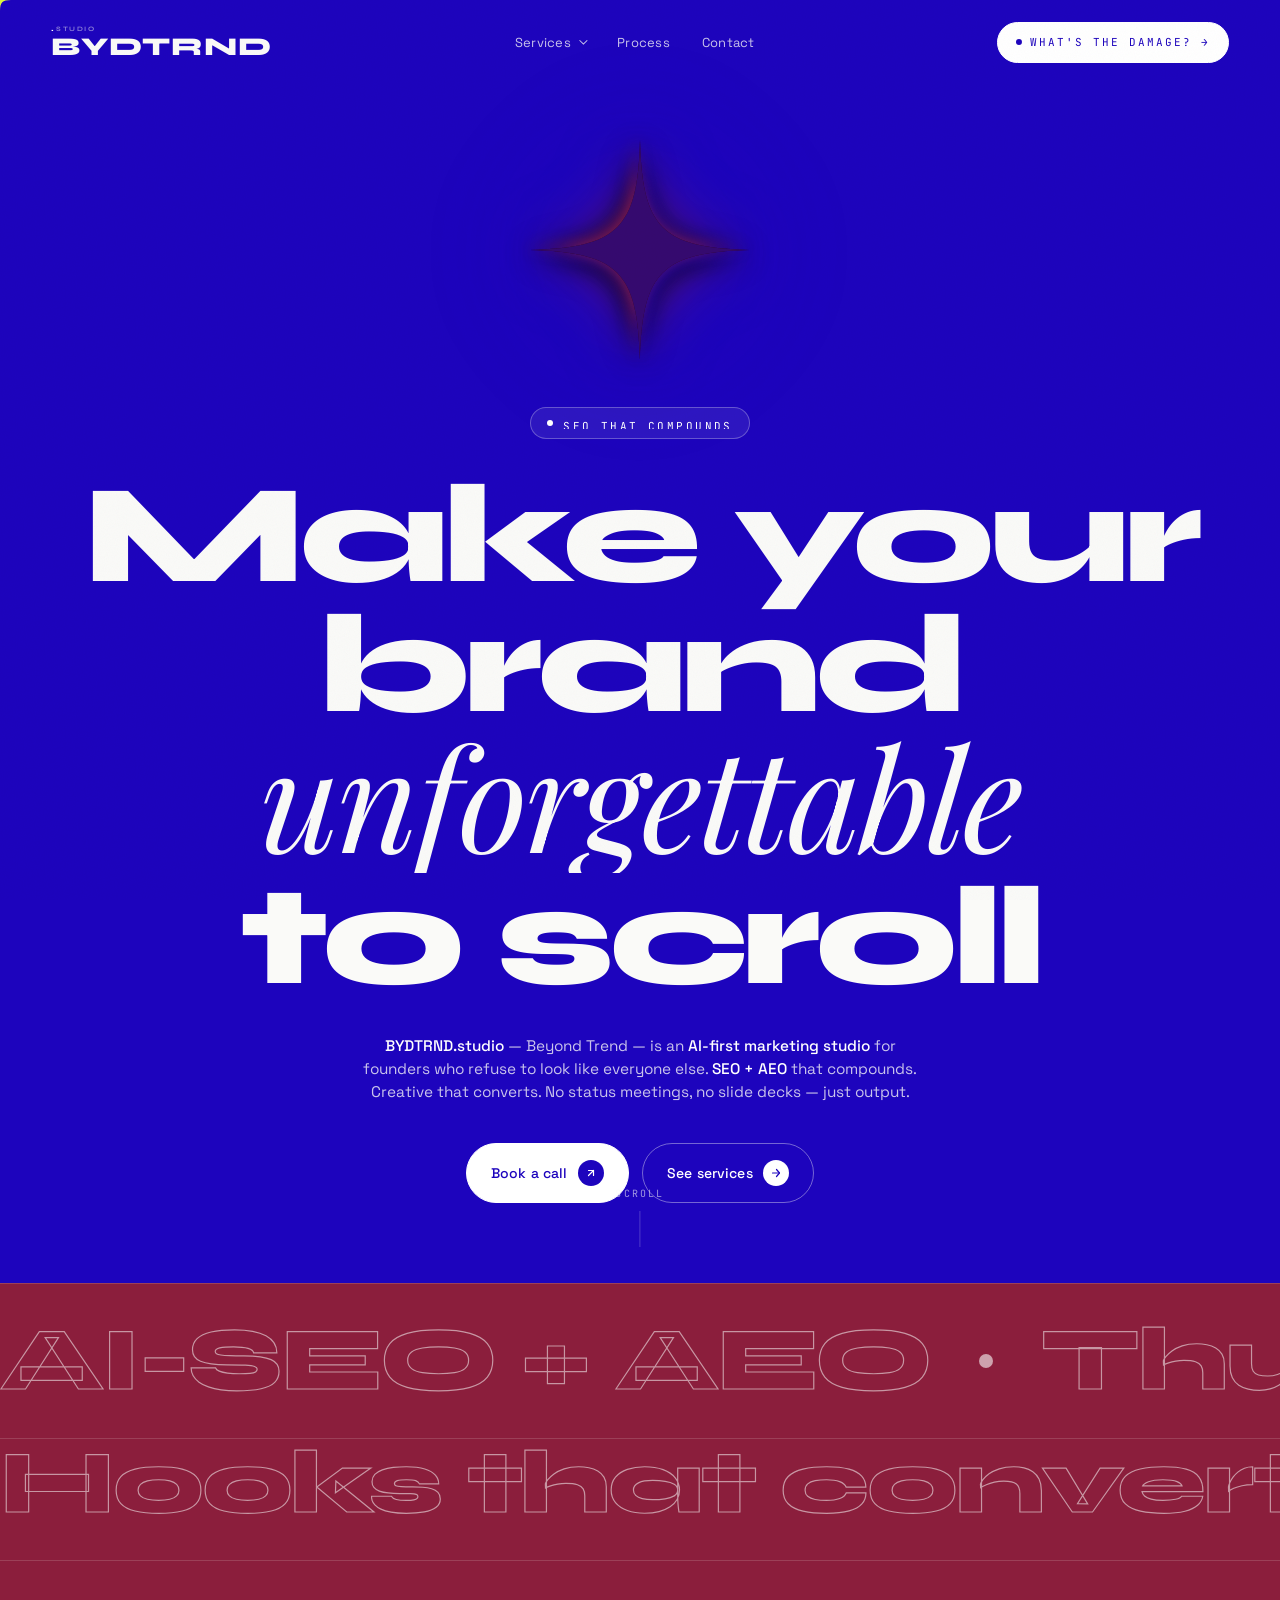
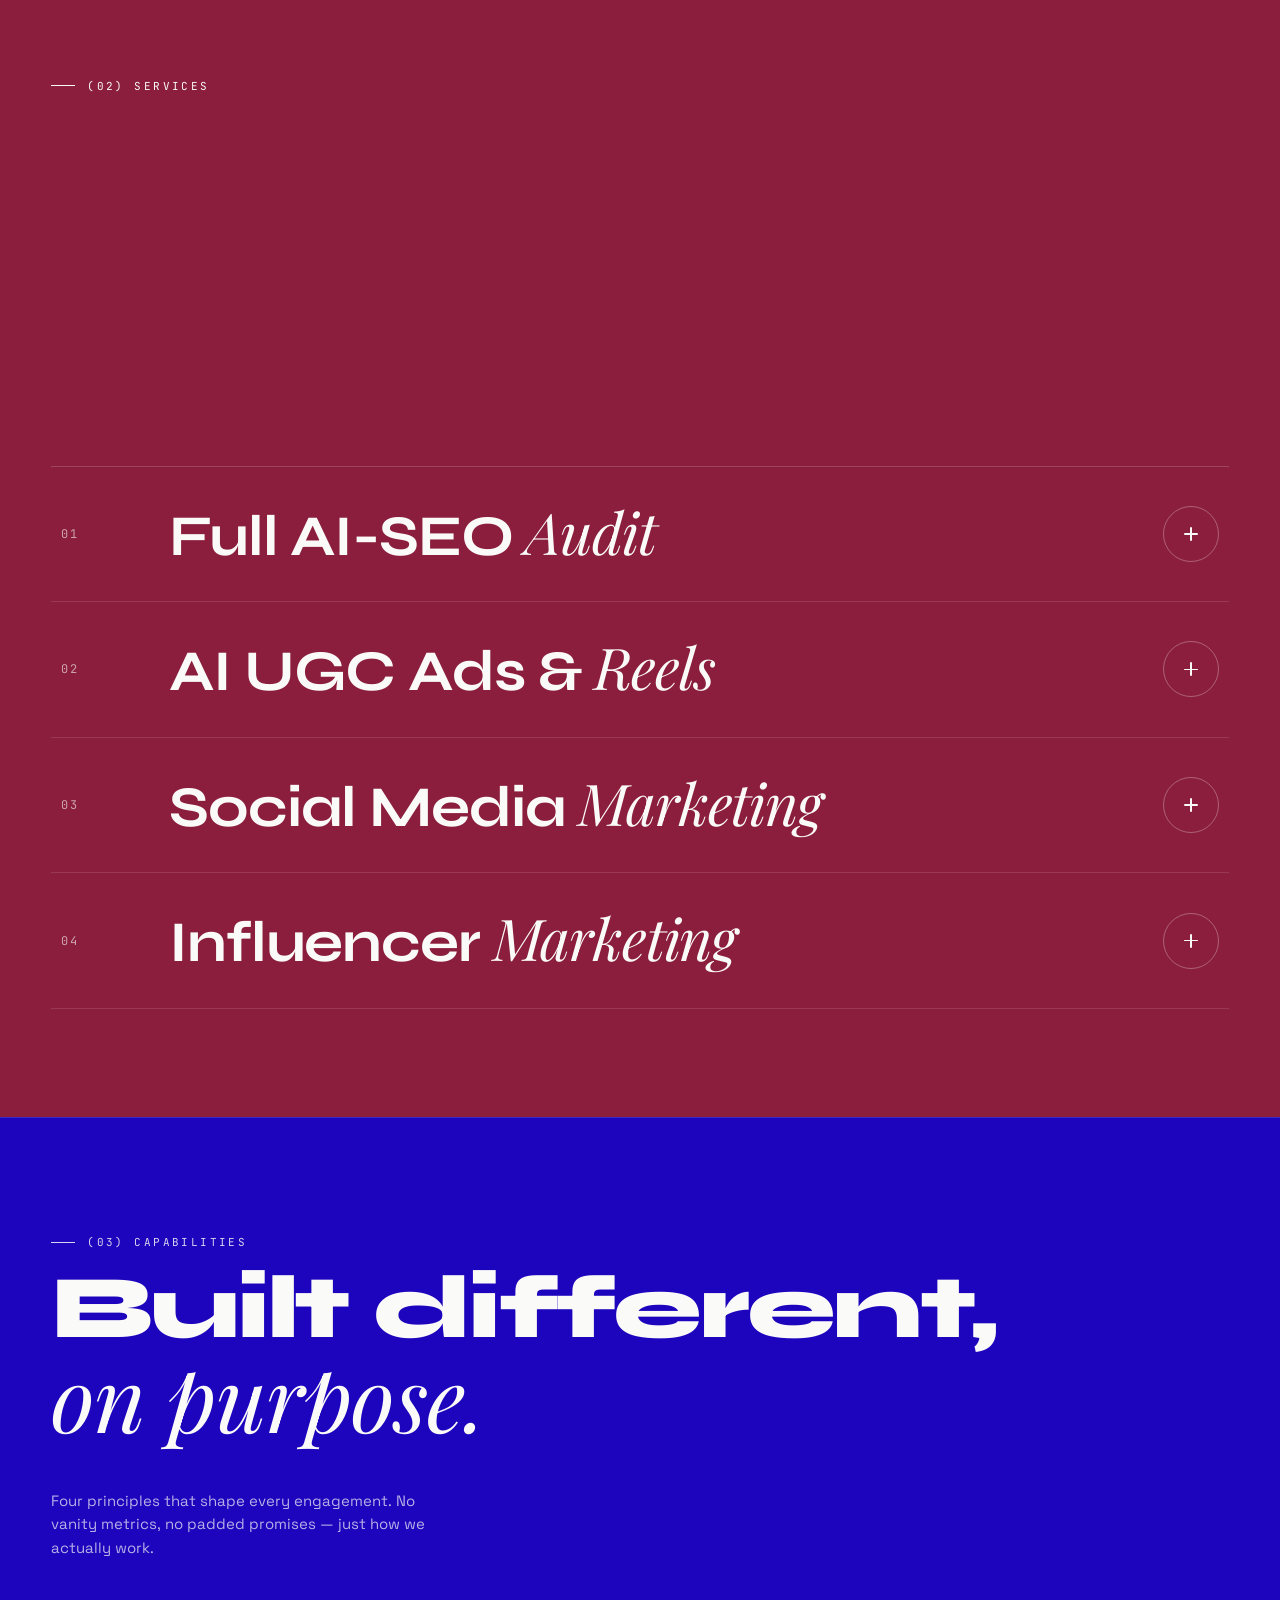
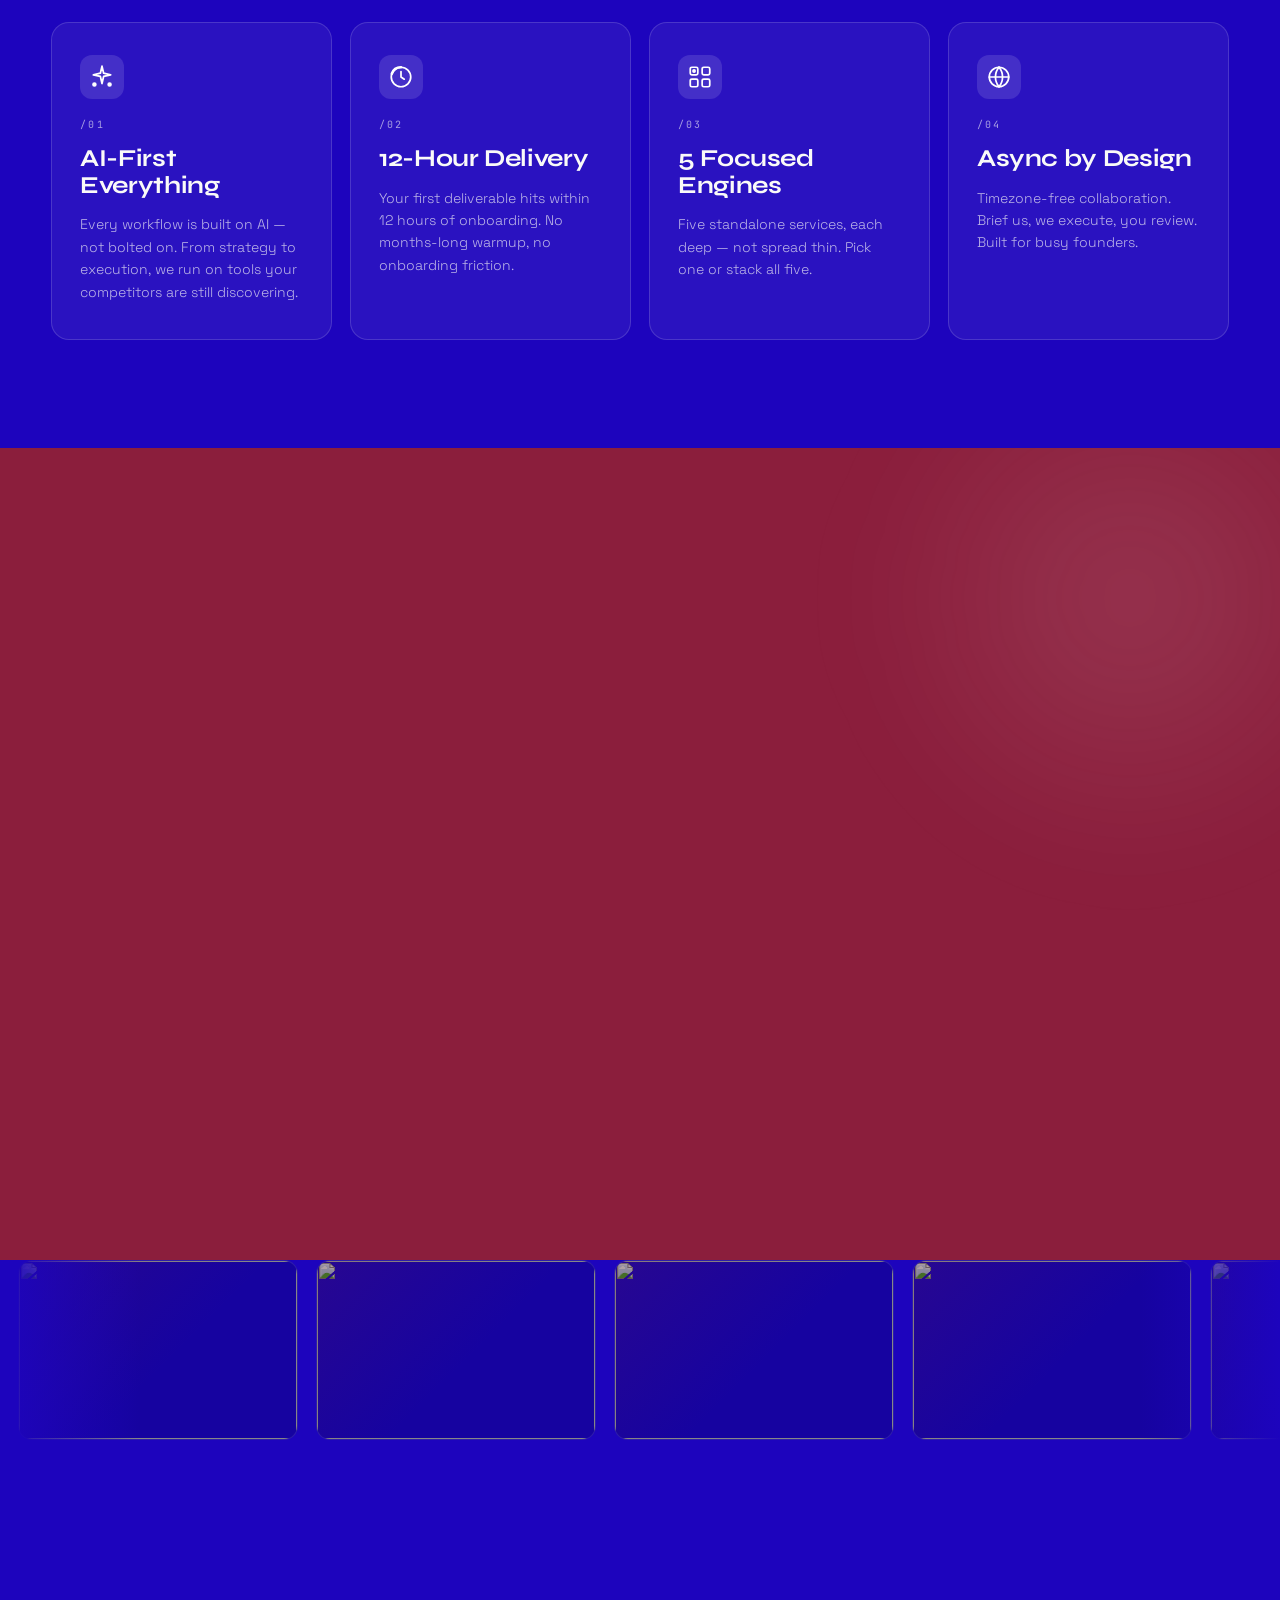
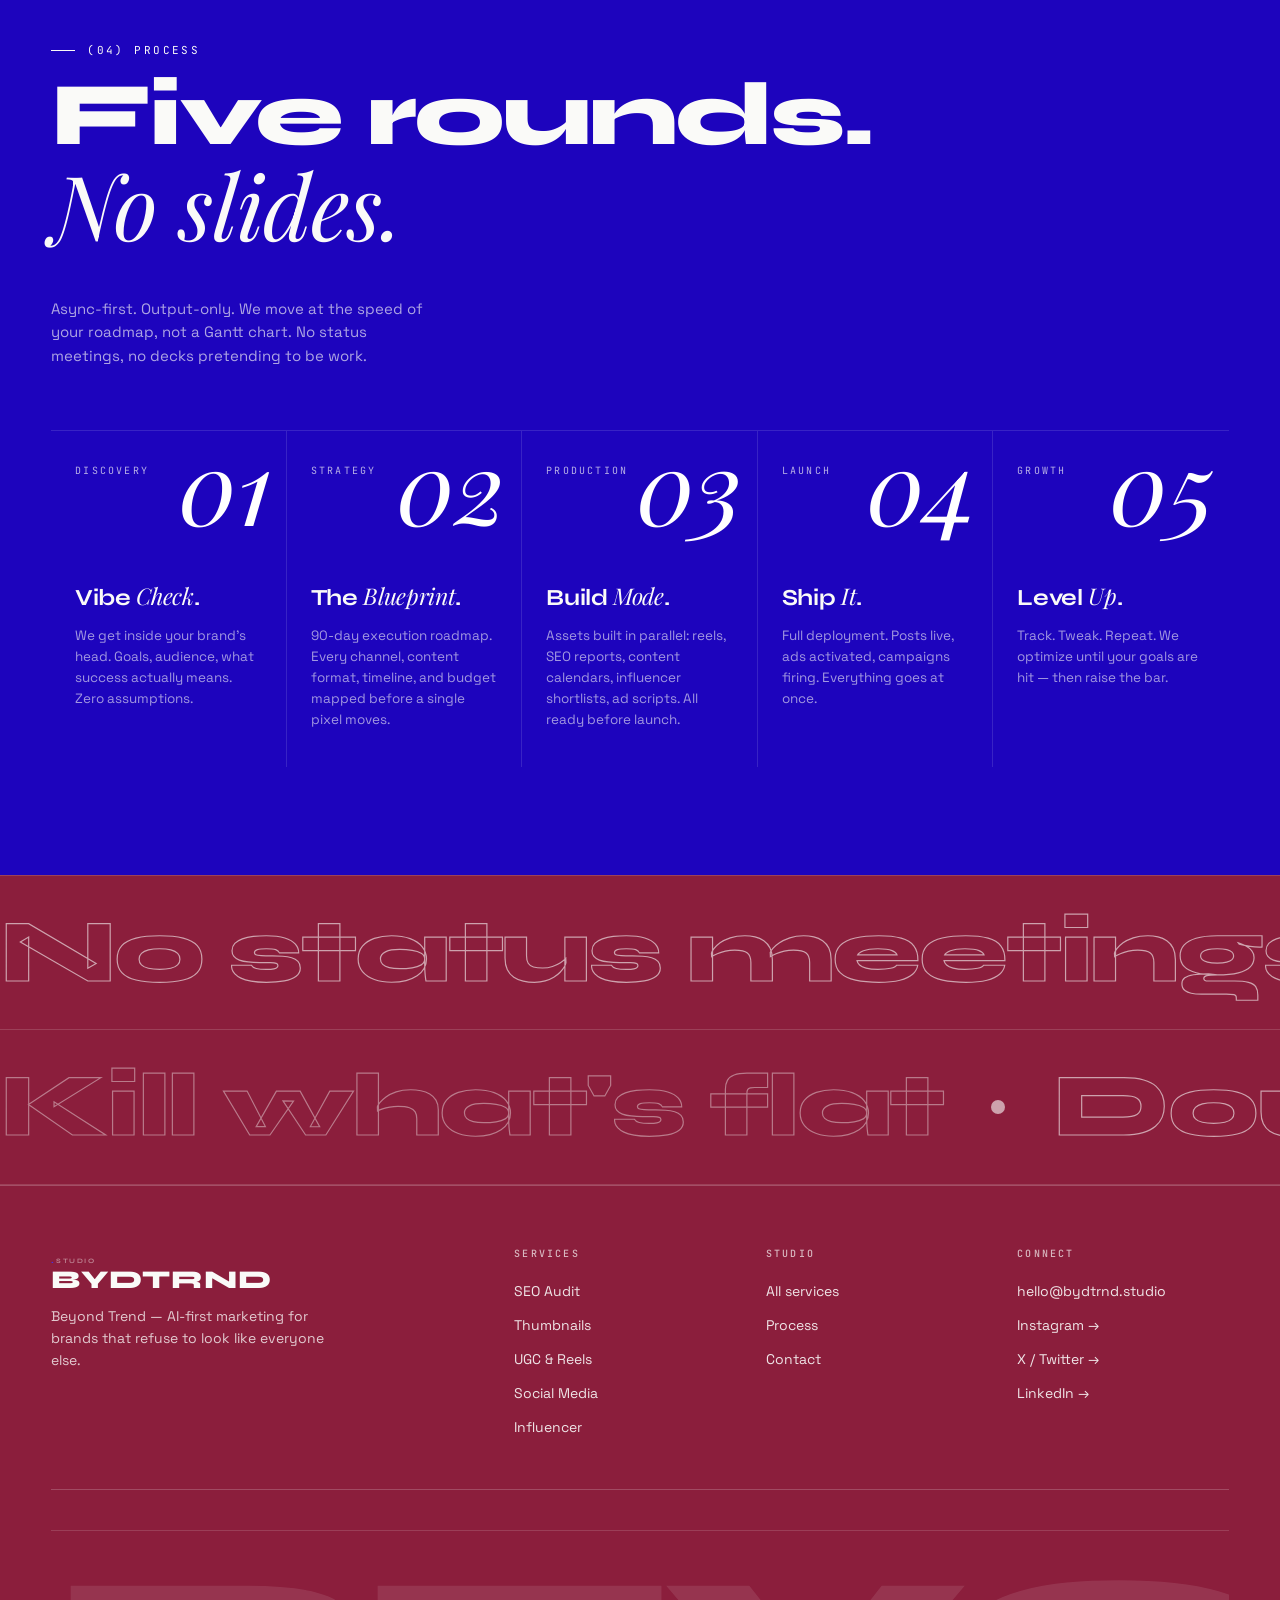
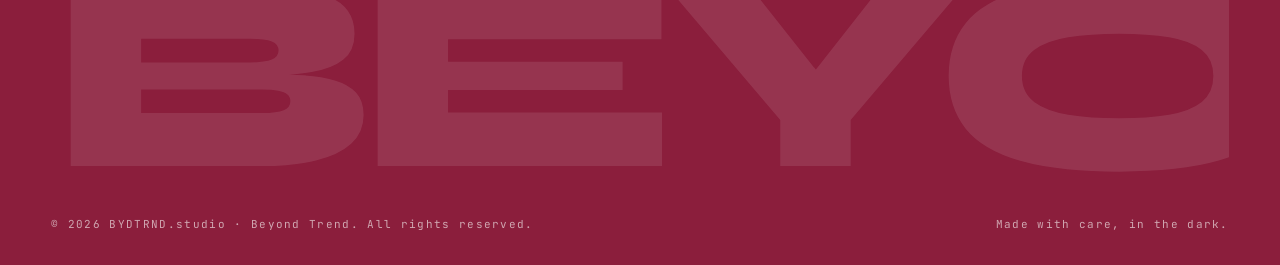
==== commit fd383538: "Close accordion, 12-hr delivery, fix process numbers, remove client work section" ====
--- a/index.html
+++ b/index.html
@@ -3,14 +3,14 @@
 <head>
 <meta charset="utf-8" />
 <meta name="viewport" content="width=device-width, initial-scale=1" />
-<title>BYDTRND.studio — Beyond Trend · AI marketing studio</title>
-<meta name="description" content="BYDTRND.studio (Beyond Trend) is an AI-first marketing studio. SEO + AEO that compounds, UGC at scale, thumbnails engineered for CTR, social and influencer ops — async by design, week-one delivery." />
+<title>BYDTRND.studio â Beyond Trend Â· AI marketing studio</title>
+<meta name="description" content="BYDTRND.studio (Beyond Trend) is an AI-first marketing studio. SEO + AEO that compounds, UGC at scale, thumbnails engineered for CTR, social and influencer ops â async by design, week-one delivery." />
 <link rel="preconnect" href="https://fonts.googleapis.com" />
 <link rel="preconnect" href="https://fonts.gstatic.com" crossorigin />
 <link rel="stylesheet" href="https://fonts.googleapis.com/css2?family=Syne:wght@500;600;700;800&family=Playfair+Display:ital,wght@1,400;1,500&family=Space+Grotesk:wght@300;400;500&family=JetBrains+Mono:wght@400;500&display=swap" />
 <link rel="stylesheet" href="bydtrnd.css" />
 <style>
-/* ─── Reels strip ─── */
+/* âââ Reels strip âââ */
 .reels-wrap{margin:52px 0 0;width:100%}
 .reels-meta{display:flex;justify-content:space-between;align-items:center;padding:0 var(--x,80px);margin-bottom:20px}
 .reels-label{font-family:var(--mono);font-size:10px;letter-spacing:.24em;text-transform:uppercase;color:rgba(250,250,248,.4)}
@@ -34,6 +34,8 @@
 .cta-title .scramble{display:inline}
 /* Push CTA actions further down */
 .cta .cta-actions{margin-top:48px}
+/* Process numbers — full white */
+.proc-num{color:#fff!important;opacity:1!important;}
 </style>
 </head>
 <body class="no-js home">
@@ -47,7 +49,7 @@
 <!-- SCROLL PROGRESS -->
 <div class="scrollbar" aria-hidden="true"><div></div></div>
 
-<!-- PRELOADER — homepage only -->
+<!-- PRELOADER â homepage only -->
 <div class="preload" id="preload" aria-hidden="true">
   <div class="curtain l"></div>
   <div class="curtain r"></div>
@@ -197,7 +199,7 @@
     </div>
 
     <div class="svc-acc">
-      <div class="svc-row open">
+      <div class="svc-row">
         <button class="svc-head" type="button" data-cursor>
           <span class="svc-num">01</span>
           <span class="svc-name">Full AI-SEO <em>Audit</em></span>
@@ -332,8 +334,8 @@
           </svg>
         </div>
         <div class="cap-l">/02</div>
-        <h3 class="cap-h">Week 1 Delivery</h3>
-        <p class="cap-p">Your first deliverable hits within 7 days of onboarding. No months-long warmup, no onboarding friction.</p>
+        <h3 class="cap-h">12-Hour Delivery</h3>
+        <p class="cap-p">Your first deliverable hits within 12 hours of onboarding. No months-long warmup, no onboarding friction.</p>
       </div>
       <div class="cap rv d2">
         <div class="cap-icon">
@@ -387,7 +389,7 @@
       </div>
       <div class="thumb-right rv d1">
         <span class="tr-tag">Cover art &middot; CTR-engineered</span>
-        <img src="saudi-clasico-thumbnail.png" alt="FanCode RED Saudi Clasico Thumbnail — CTR-engineered" />
+        <img src="saudi-clasico-thumbnail.png" alt="FanCode RED Saudi Clasico Thumbnail â CTR-engineered" />
       </div>
     </div>
   </div>
@@ -495,77 +497,8 @@
   </div>
 </div>
 
-<!-- REELS + CTA -->
-<section class="cta">
-  <div class="cta-orb" aria-hidden="true"></div>
-  <div class="cta-eyebrow rv">(05) &mdash; Client Work</div>
-
-  <!-- Heading — same scramble animation as hero -->
-  <h2 class="cta-title rv d1">
-    Make your brand<br/>
-    <em class="scramble" data-words="impossible|unforgettable|undeniable|irresistible">impossible</em><br/>
-    to scroll
-  </h2>
-
-  <!-- Reel strip -->
-  <div class="reels-wrap rv d2">
-    <div class="reels-meta">
-      <span class="reels-label">Client AI UGC Ads &amp; Social Media Reels</span>
-      <span class="reels-hint">Scroll to explore &rarr;</span>
-    </div>
-    <div class="reels-scroll" id="reelsScroll">
-
-      <!-- Card 1: Client UGC video — Albanese -->
-      <div class="reel-card" id="reelCard0">
-        <video class="reel-vid" src="videos/client-ugc-albanese.webm" loop playsinline muted preload="metadata"></video>
-        <div class="reel-overlay">
-          <span class="reel-tag">AI Ad &middot; Albanese</span>
-          <button class="reel-sound" aria-label="Toggle sound" data-muted="true">
-            <svg viewBox="0 0 24 24" fill="none" stroke="currentColor" stroke-width="2" stroke-linecap="round" stroke-linejoin="round"><polygon points="11 5 6 9 2 9 2 15 6 15 11 19 11 5"/><line x1="23" y1="9" x2="17" y2="15"/><line x1="17" y1="9" x2="23" y2="15"/></svg>
-          </button>
-        </div>
-      </div>
-
-      <!-- Cards 2–5: Placeholders — swap src="" for a real video URL when ready -->
-      <div class="reel-card">
-        <div class="reel-ph">
-          <span class="reel-ph-icon">+</span>
-          <p>Brand Reel<br/>Coming Soon</p>
-        </div>
-      </div>
-      <div class="reel-card">
-        <div class="reel-ph">
-          <span class="reel-ph-icon">+</span>
-          <p>Client Reel<br/>Coming Soon</p>
-        </div>
-      </div>
-      <div class="reel-card">
-        <div class="reel-ph">
-          <span class="reel-ph-icon">+</span>
-          <p>UGC Ad<br/>Coming Soon</p>
-        </div>
-      </div>
-      <div class="reel-card">
-        <div class="reel-ph">
-          <span class="reel-ph-icon">+</span>
-          <p>Social Reel<br/>Coming Soon</p>
-        </div>
-      </div>
-
-    </div>
-  </div>
-
-  <div class="cta-actions rv d3">
-    <a href="contact.html" class="btn primary" data-cursor>
-      <span>Book a call</span>
-      <span class="arr"><svg width="12" height="12" viewBox="0 0 24 24" fill="none" stroke="currentColor" stroke-width="2.4" stroke-linecap="round" stroke-linejoin="round"><line x1="7" y1="17" x2="17" y2="7"/><polyline points="7 7 17 7 17 17"/></svg></span>
-    </a>
-    <a href="services.html" class="btn secondary" data-cursor>
-      <span>See all services</span>
-      <span class="arr"><svg width="12" height="12" viewBox="0 0 24 24" fill="none" stroke="currentColor" stroke-width="2.4" stroke-linecap="round" stroke-linejoin="round"><line x1="5" y1="12" x2="19" y2="12"/><polyline points="13 5 19 12 13 19"/></svg></span>
-    </a>
-  </div>
-</section>
+
+
 
 <!-- FOOTER -->
 <footer>
@@ -627,7 +560,7 @@
 <script src="https://unpkg.com/gsap@3.12.5/dist/ScrollTrigger.min.js"></script>
 <script src="bydtrnd.js"></script>
 <script>
-/* ── Reel video: autoplay in viewport, pause out; sound toggle ── */
+/* ââ Reel video: autoplay in viewport, pause out; sound toggle ââ */
 (function(){
   var MUTED_ICON = '<svg viewBox="0 0 24 24" fill="none" stroke="currentColor" stroke-width="2" stroke-linecap="round" stroke-linejoin="round"><polygon points="11 5 6 9 2 9 2 15 6 15 11 19 11 5"/><line x1="23" y1="9" x2="17" y2="15"/><line x1="17" y1="9" x2="23" y2="15"/></svg>';
   var SOUND_ICON = '<svg viewBox="0 0 24 24" fill="none" stroke="currentColor" stroke-width="2" stroke-linecap="round" stroke-linejoin="round"><polygon points="11 5 6 9 2 9 2 15 6 15 11 19 11 5"/><path d="M19.07 4.93a10 10 0 0 1 0 14.14"/><path d="M15.54 8.46a5 5 0 0 1 0 7.07"/></svg>';
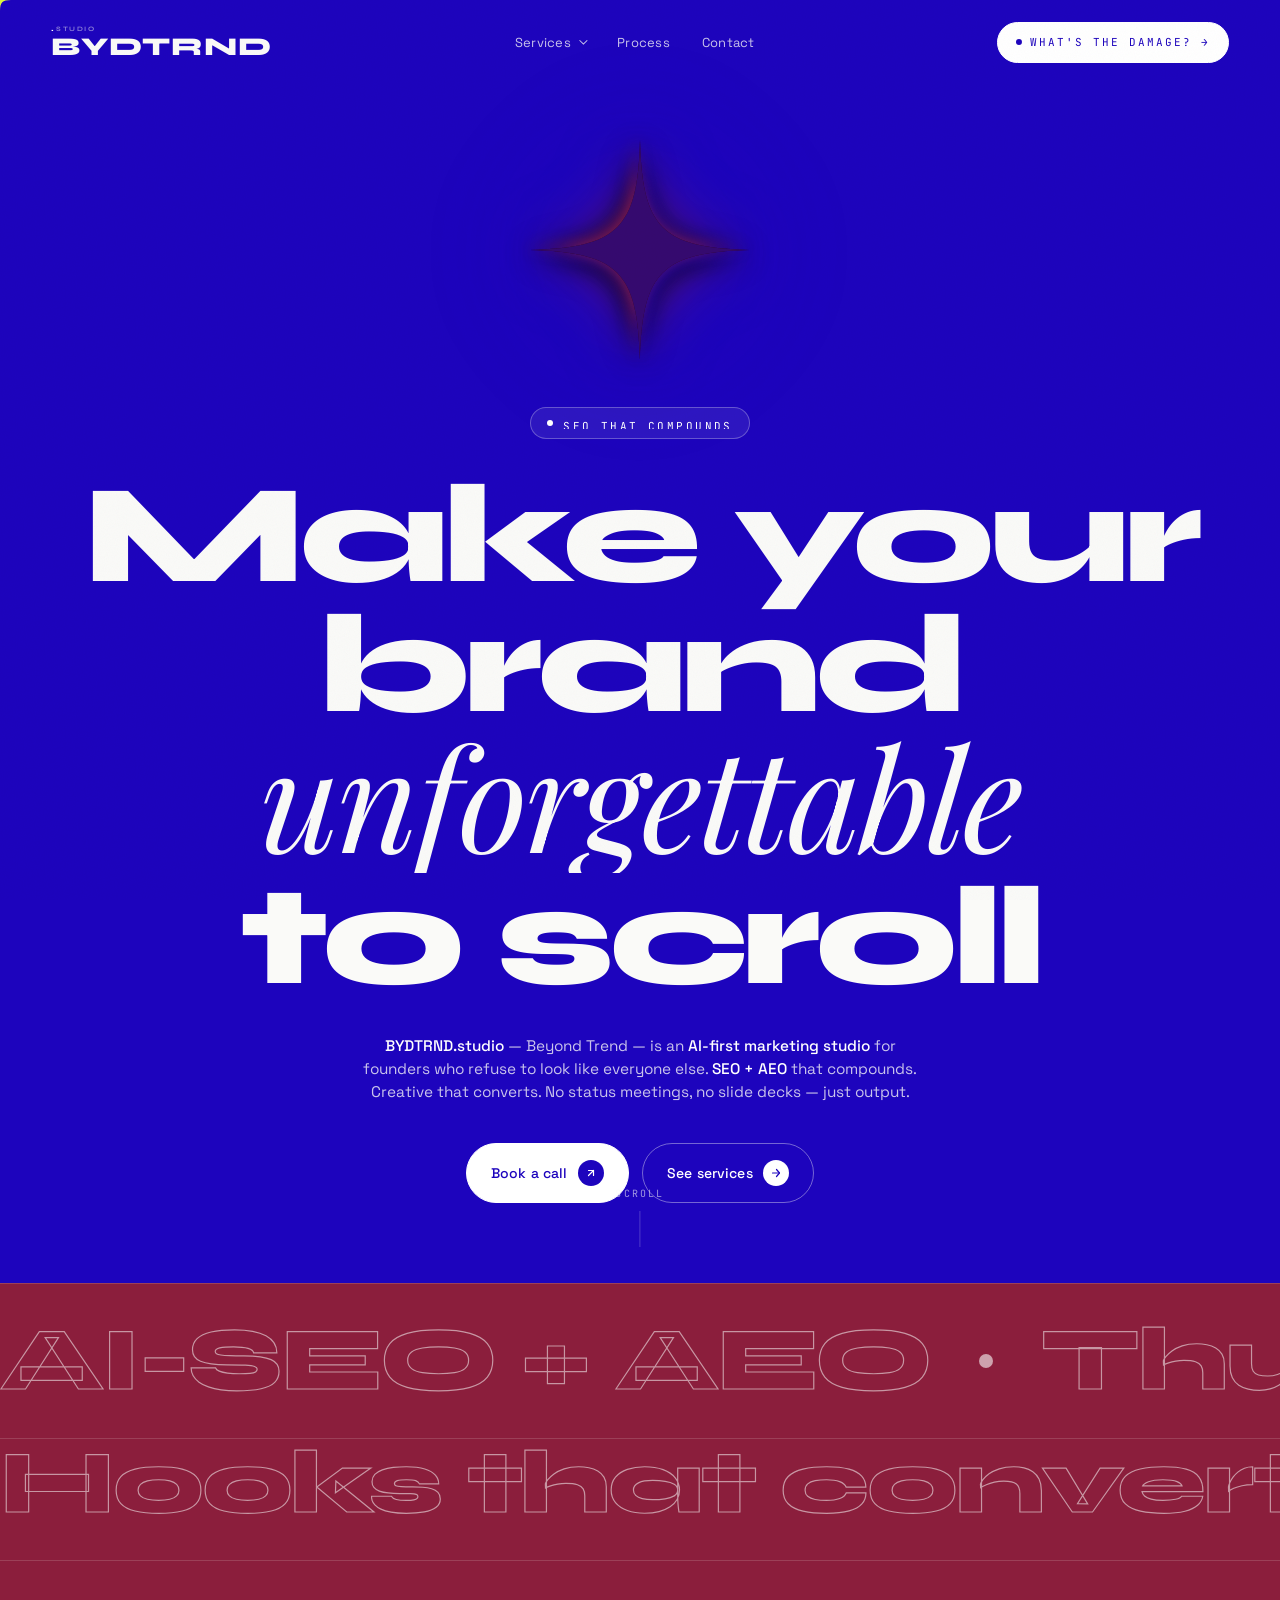
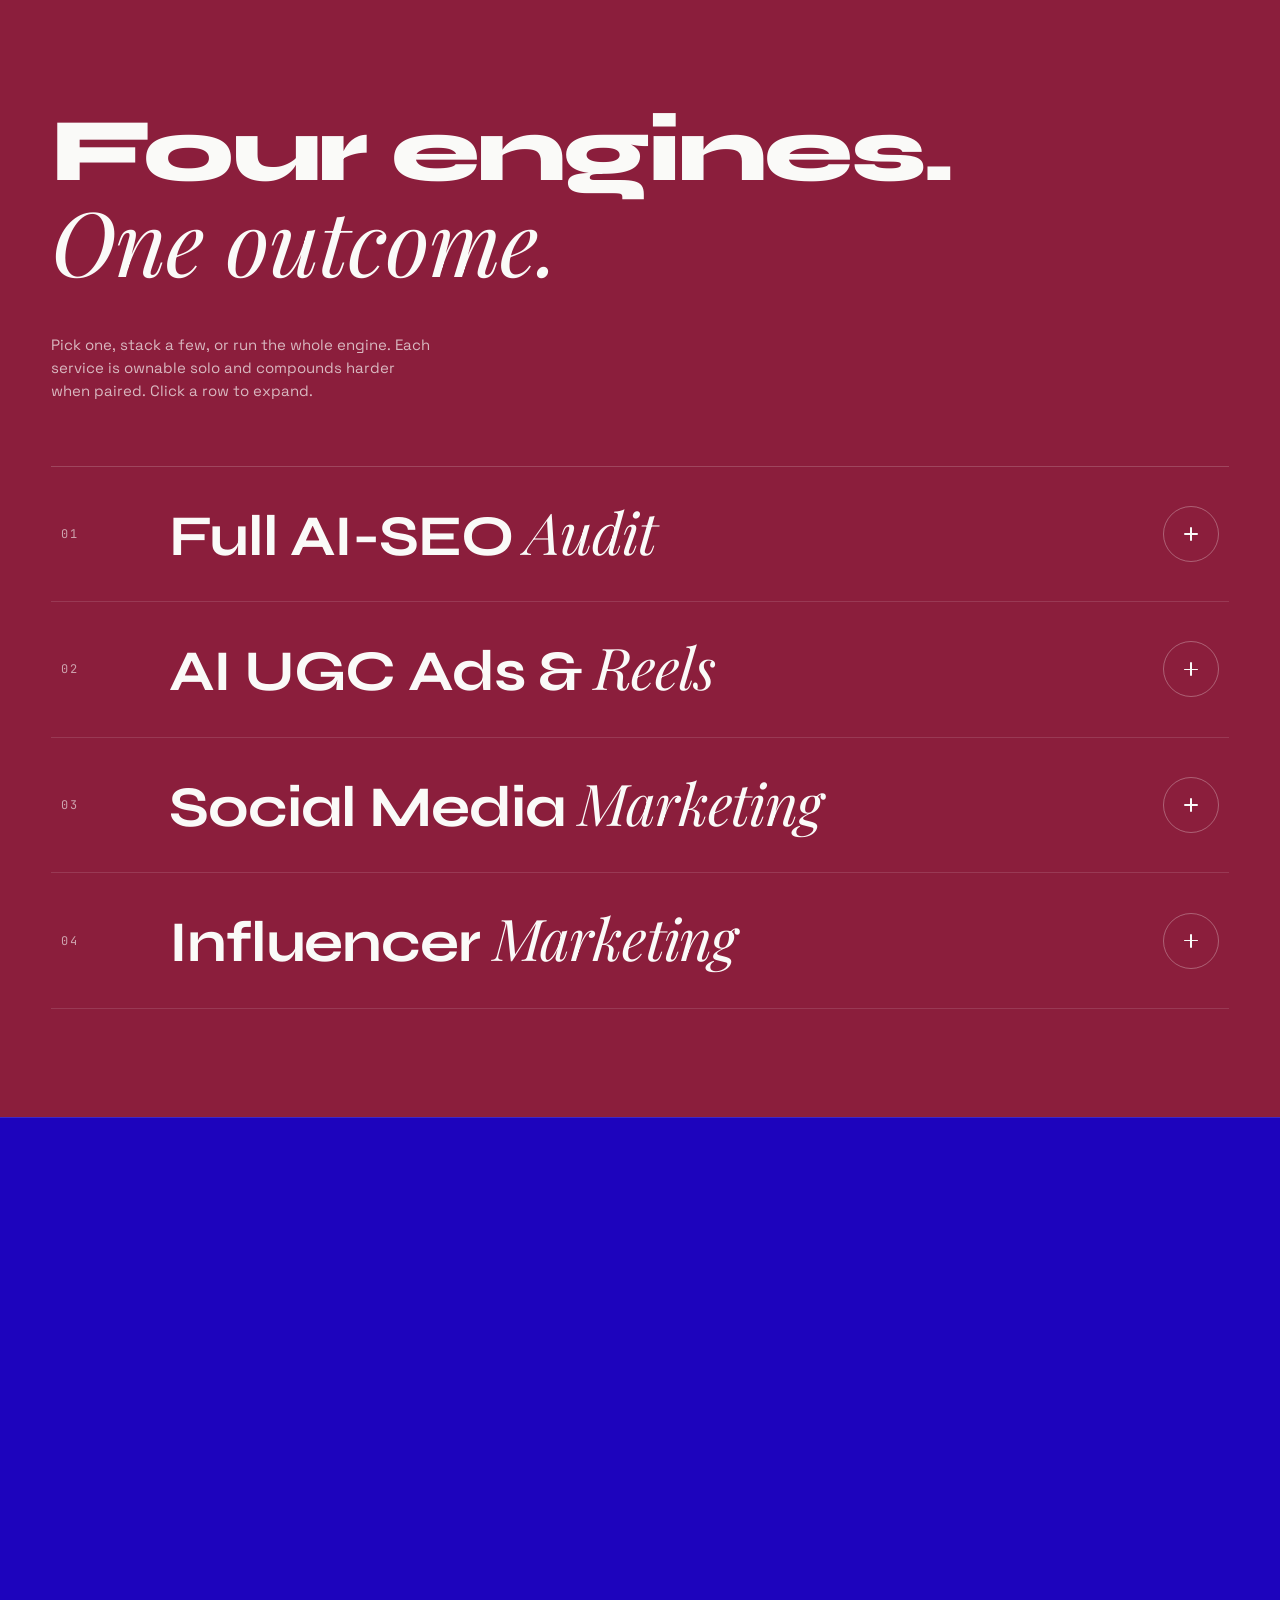
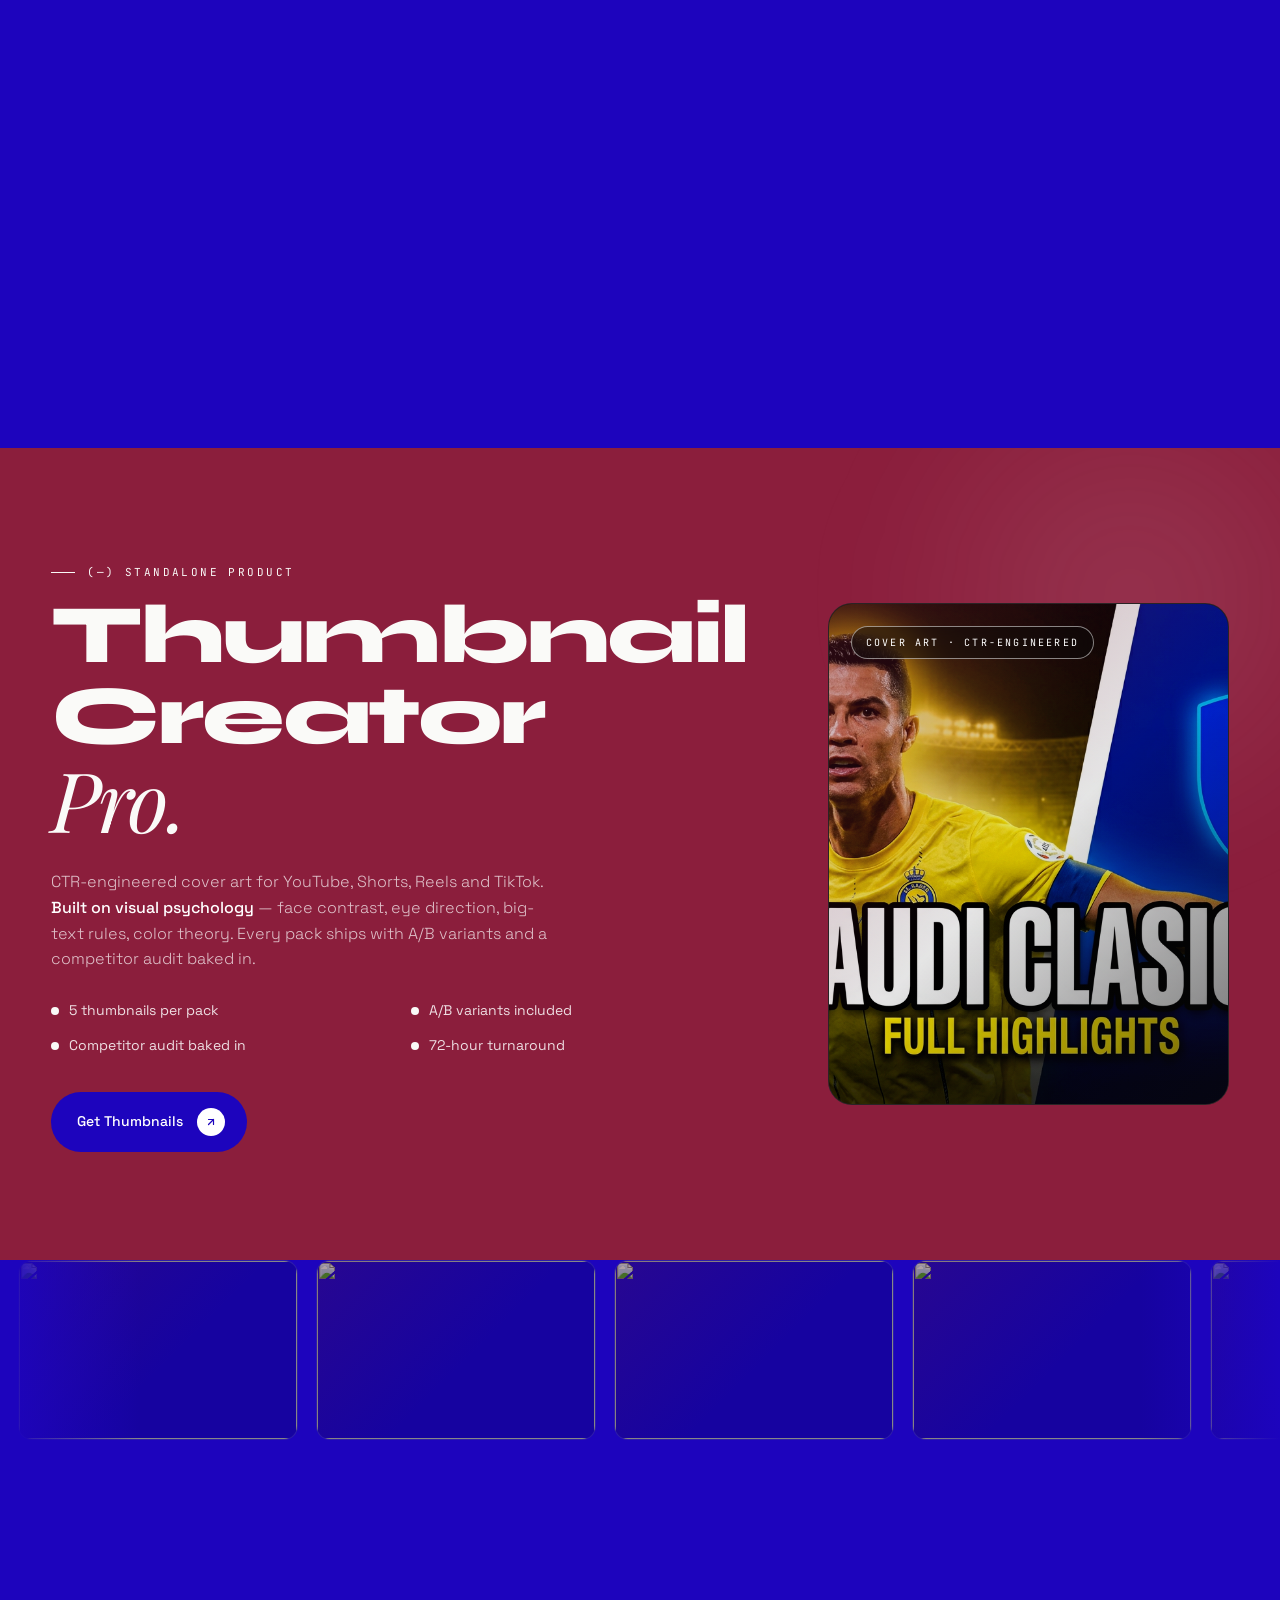
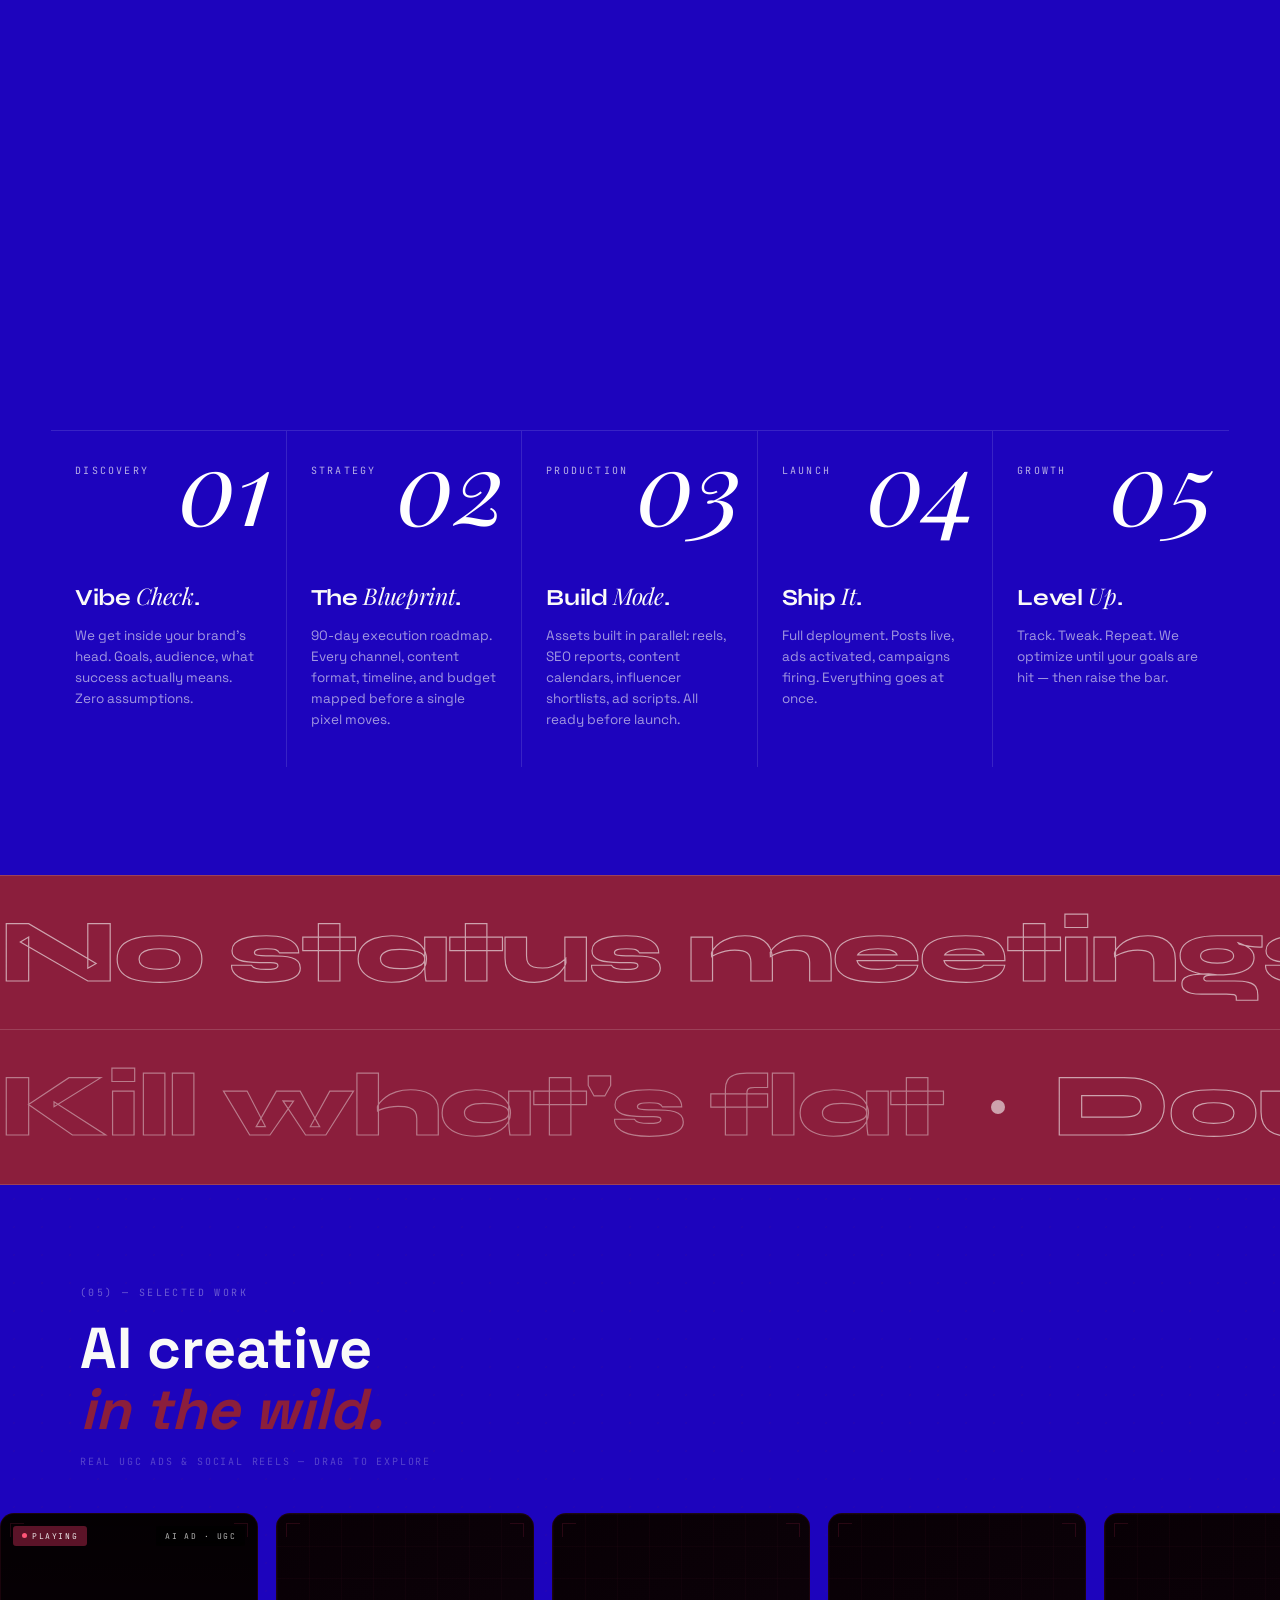
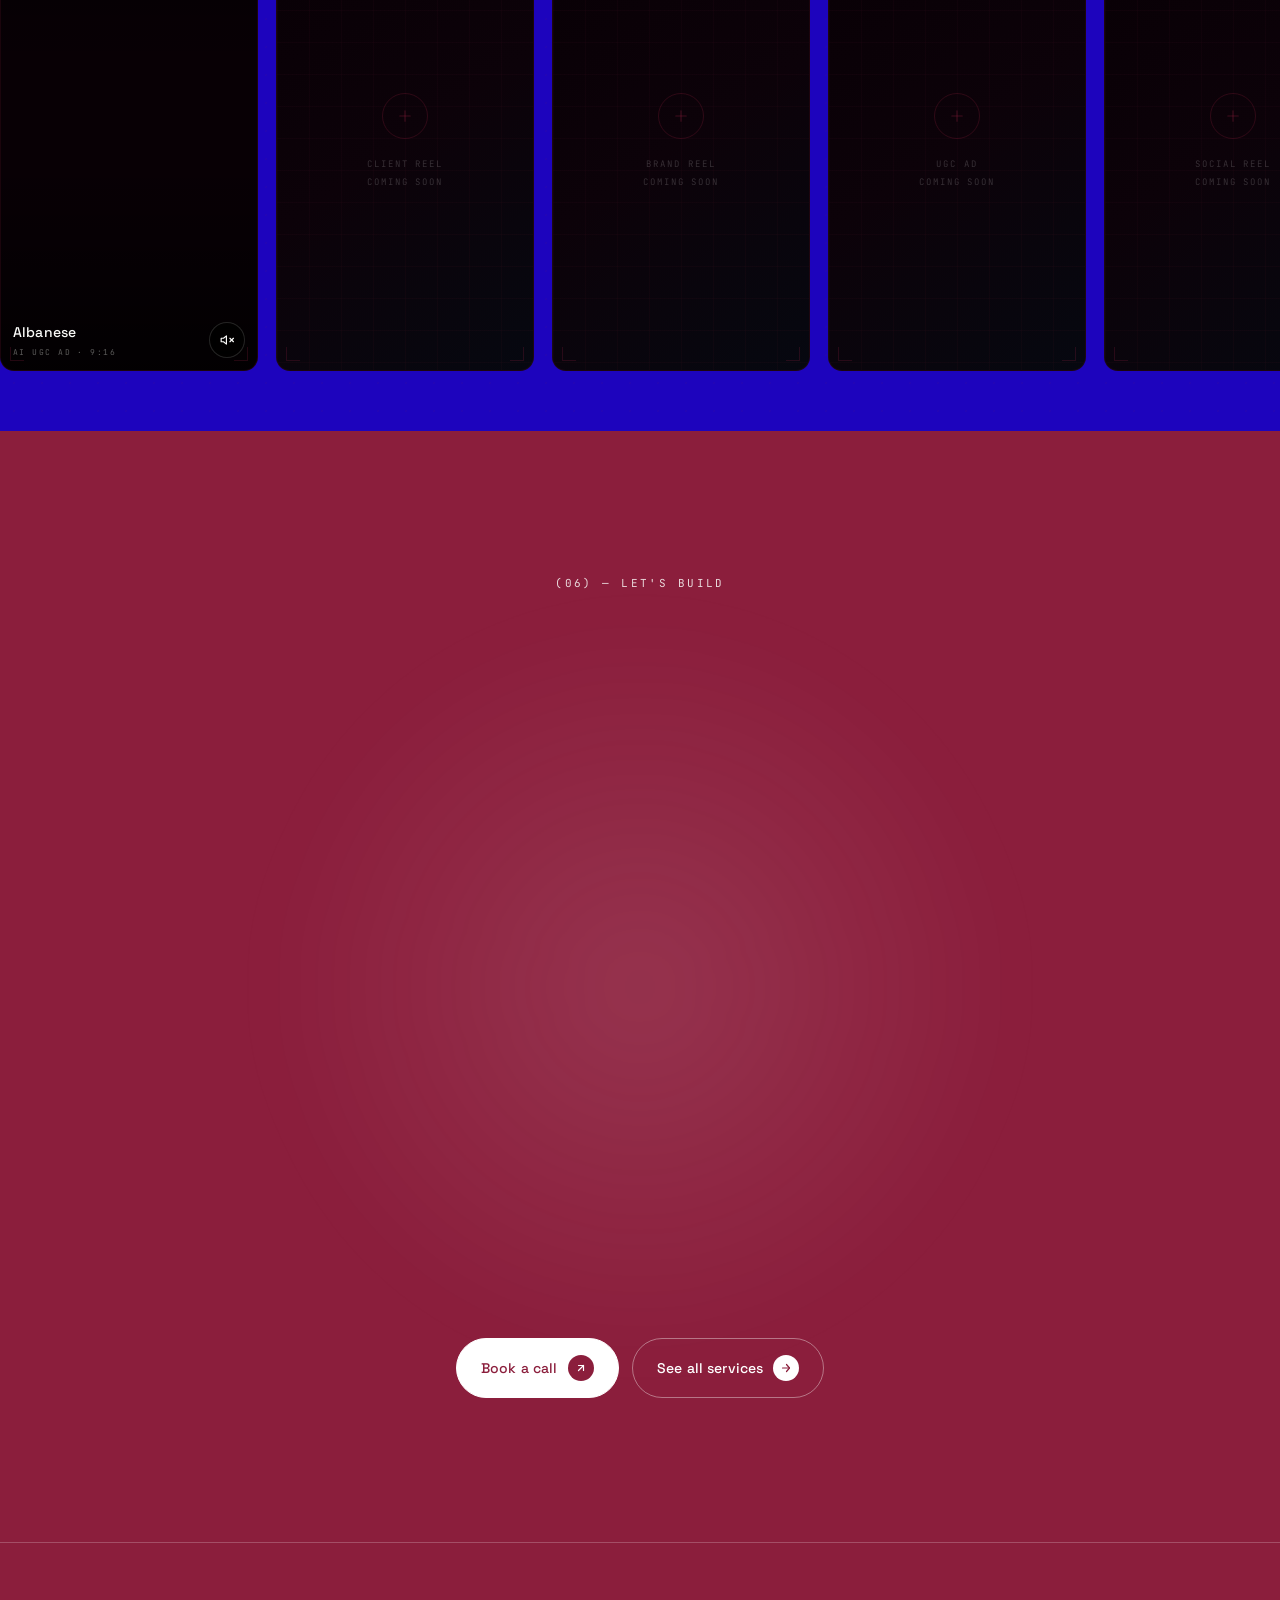
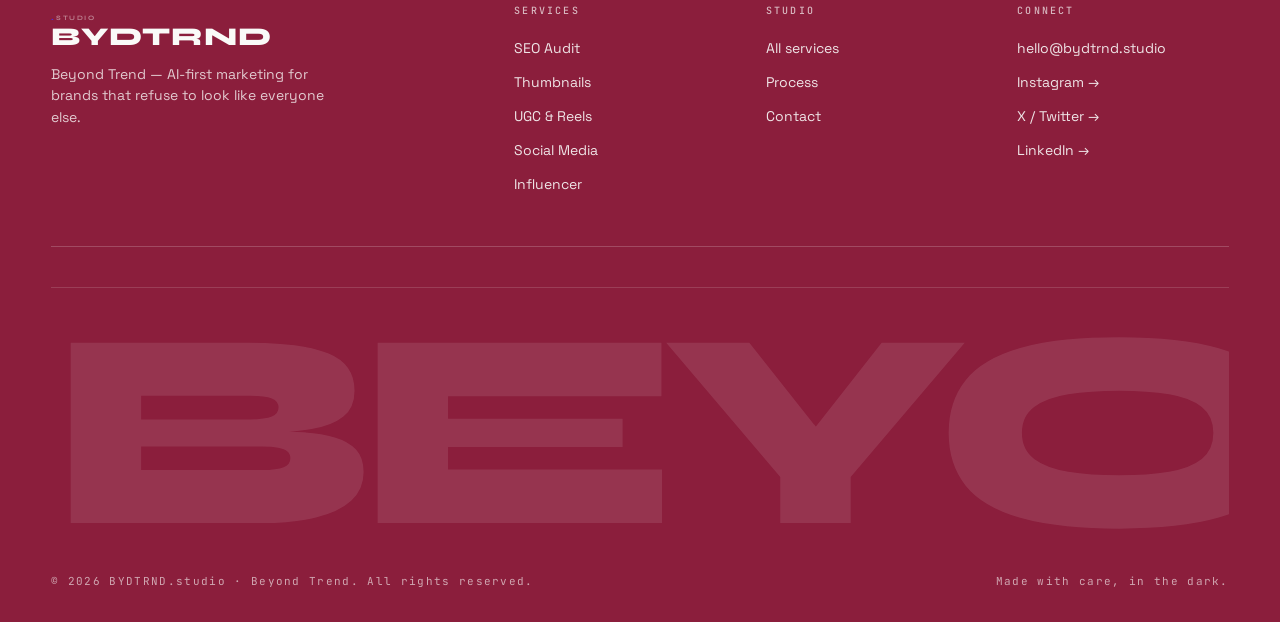
==== commit 13071181: "Add futuristic work/reels section with Albanese AI ad + CTA" ====
--- a/index.html
+++ b/index.html
@@ -3,39 +3,83 @@
 <head>
 <meta charset="utf-8" />
 <meta name="viewport" content="width=device-width, initial-scale=1" />
-<title>BYDTRND.studio â Beyond Trend Â· AI marketing studio</title>
-<meta name="description" content="BYDTRND.studio (Beyond Trend) is an AI-first marketing studio. SEO + AEO that compounds, UGC at scale, thumbnails engineered for CTR, social and influencer ops â async by design, week-one delivery." />
+<title>BYDTRND.studio — Beyond Trend · AI marketing studio</title>
+<meta name="description" content="BYDTRND.studio (Beyond Trend) is an AI-first marketing studio. SEO + AEO that compounds, UGC at scale, thumbnails engineered for CTR, social and influencer ops — async by design, week-one delivery." />
 <link rel="preconnect" href="https://fonts.googleapis.com" />
 <link rel="preconnect" href="https://fonts.gstatic.com" crossorigin />
 <link rel="stylesheet" href="https://fonts.googleapis.com/css2?family=Syne:wght@500;600;700;800&family=Playfair+Display:ital,wght@1,400;1,500&family=Space+Grotesk:wght@300;400;500&family=JetBrains+Mono:wght@400;500&display=swap" />
 <link rel="stylesheet" href="bydtrnd.css" />
 <style>
-/* âââ Reels strip âââ */
-.reels-wrap{margin:52px 0 0;width:100%}
-.reels-meta{display:flex;justify-content:space-between;align-items:center;padding:0 var(--x,80px);margin-bottom:20px}
-.reels-label{font-family:var(--mono);font-size:10px;letter-spacing:.24em;text-transform:uppercase;color:rgba(250,250,248,.4)}
-.reels-hint{font-family:var(--mono);font-size:10px;letter-spacing:.2em;text-transform:uppercase;color:rgba(250,250,248,.2)}
-.reels-scroll{display:flex;gap:16px;overflow-x:auto;padding:0 var(--x,80px) 28px;scroll-snap-type:x mandatory;-ms-overflow-style:none;scrollbar-width:none;cursor:grab}
-.reels-scroll::-webkit-scrollbar{display:none}
-.reels-scroll:active{cursor:grabbing}
-.reel-card{flex:0 0 256px;height:455px;border-radius:14px;overflow:hidden;position:relative;scroll-snap-align:start;background:#0d0d0d;border:1px solid rgba(250,250,248,.07);transition:border-color .25s,transform .25s}
-.reel-card:hover{border-color:rgba(250,250,248,.18);transform:translateY(-3px)}
-.reel-vid{width:100%;height:100%;object-fit:cover;display:block}
-.reel-overlay{position:absolute;inset:0;display:flex;flex-direction:column;justify-content:space-between;padding:13px;background:linear-gradient(to top,rgba(0,0,0,.55) 0%,transparent 45%)}
-.reel-tag{font-family:var(--mono);font-size:9px;letter-spacing:.2em;text-transform:uppercase;color:rgba(250,250,248,.85);background:rgba(0,0,0,.6);padding:5px 9px;border-radius:4px;align-self:flex-start;backdrop-filter:blur(6px)}
-.reel-sound{background:rgba(0,0,0,.55);border:1px solid rgba(255,255,255,.18);border-radius:50%;width:34px;height:34px;display:flex;align-items:center;justify-content:center;cursor:pointer;color:#fff;align-self:flex-end;backdrop-filter:blur(8px);transition:background .2s,border-color .2s;padding:0}
-.reel-sound:hover{background:rgba(139,30,60,.8);border-color:transparent}
-.reel-sound svg{width:14px;height:14px;flex-shrink:0;pointer-events:none}
-.reel-ph{display:flex;flex-direction:column;align-items:center;justify-content:center;height:100%;gap:14px;background:linear-gradient(135deg,#0d0d0d 0%,#120407 60%,#0d0d0d 100%)}
-.reel-ph-icon{width:44px;height:44px;border:1px solid rgba(250,250,248,.12);border-radius:50%;display:flex;align-items:center;justify-content:center;color:rgba(250,250,248,.22);font-size:22px;line-height:1}
-.reel-ph p{font-family:var(--mono);font-size:9px;letter-spacing:.22em;text-transform:uppercase;color:rgba(250,250,248,.18);text-align:center;line-height:1.9;margin:0}
-/* Multi-line CTA title with scramble */
+/* ── Process numbers — full white ── */
+.proc-num{color:#fff!important;opacity:1!important}
+
+/* ── Work / Reels section ── */
+.work{position:relative;padding:100px 0 0;overflow:hidden}
+.work-bg{position:absolute;inset:0;background-image:radial-gradient(rgba(139,30,60,.055) 1px,transparent 1px);background-size:28px 28px;pointer-events:none}
+.work-head{padding:0 var(--x,80px);margin-bottom:44px}
+.work-ey{font-family:var(--mono);font-size:10px;letter-spacing:.24em;text-transform:uppercase;color:rgba(250,250,248,.36);margin-bottom:18px}
+.work-title{font-size:clamp(34px,4.5vw,58px);line-height:1.06;color:#fafaf8;margin:0 0 14px;font-weight:700}
+.work-title em{font-style:italic;color:#8B1E3C}
+.work-desc{font-family:var(--mono);font-size:10px;letter-spacing:.18em;text-transform:uppercase;color:rgba(250,250,248,.26)}
+
+/* Strip */
+.work-strip{display:flex;gap:18px;overflow-x:auto;padding:0 var(--x,80px) 60px;scroll-snap-type:x mandatory;-ms-overflow-style:none;scrollbar-width:none;cursor:grab;position:relative;z-index:1}
+.work-strip::-webkit-scrollbar{display:none}
+.work-strip:active{cursor:grabbing}
+
+/* Card */
+.wk-card{flex:0 0 258px;height:458px;border-radius:14px;overflow:hidden;position:relative;scroll-snap-align:start;background:#080005;border:1px solid rgba(139,30,60,.14);transition:border-color .4s,box-shadow .4s,transform .3s}
+.wk-card:not(.wk-ph-card):hover{transform:translateY(-5px);border-color:rgba(139,30,60,.42)}
+.wk-card.is-active{border-color:rgba(139,30,60,.72);box-shadow:0 0 28px rgba(139,30,60,.17),0 0 80px rgba(139,30,60,.07),inset 0 0 22px rgba(139,30,60,.04)}
+
+/* Video */
+.wk-vid{width:100%;height:100%;object-fit:cover;display:block}
+
+/* Corner brackets */
+.wk-frm{position:absolute;width:14px;height:14px;z-index:5;pointer-events:none;transition:opacity .4s}
+.wk-frm.tl{top:9px;left:9px;border-top:1.5px solid rgba(139,30,60,.55);border-left:1.5px solid rgba(139,30,60,.55)}
+.wk-frm.tr{top:9px;right:9px;border-top:1.5px solid rgba(139,30,60,.55);border-right:1.5px solid rgba(139,30,60,.55)}
+.wk-frm.bl{bottom:9px;left:9px;border-bottom:1.5px solid rgba(139,30,60,.55);border-left:1.5px solid rgba(139,30,60,.55)}
+.wk-frm.br{bottom:9px;right:9px;border-bottom:1.5px solid rgba(139,30,60,.55);border-right:1.5px solid rgba(139,30,60,.55)}
+.wk-card.is-active .wk-frm{opacity:1}
+.wk-card:not(.is-active) .wk-frm{opacity:.45}
+
+/* Scan lines */
+.wk-scan{position:absolute;inset:0;background:repeating-linear-gradient(0deg,transparent,transparent 2px,rgba(0,0,0,.048) 2px,rgba(0,0,0,.048) 4px);pointer-events:none;z-index:2}
+
+/* Overlay */
+.wk-ov{position:absolute;inset:0;display:flex;flex-direction:column;justify-content:space-between;padding:12px;background:linear-gradient(to bottom,rgba(0,0,0,.54) 0%,transparent 34%,transparent 54%,rgba(0,0,0,.72) 100%);z-index:3}
+.wk-top{display:flex;align-items:center;justify-content:space-between;gap:8px}
+
+/* Live badge */
+.wk-live{display:flex;align-items:center;gap:5px;font-family:var(--mono);font-size:8px;letter-spacing:.2em;text-transform:uppercase;color:rgba(250,250,248,.92);background:rgba(139,30,60,.65);padding:4px 9px;border-radius:3px;backdrop-filter:blur(8px);opacity:0;transition:opacity .4s}
+.wk-card.is-active .wk-live{opacity:1}
+.wk-live-dot{width:5px;height:5px;border-radius:50%;background:#ff5577;flex-shrink:0;animation:wkdot 1.3s ease-in-out infinite}
+@keyframes wkdot{0%,100%{opacity:1}50%{opacity:.22}}
+
+/* Tag */
+.wk-tag{font-family:var(--mono);font-size:8px;letter-spacing:.18em;text-transform:uppercase;color:rgba(250,250,248,.72);background:rgba(0,0,0,.52);padding:4px 9px;border-radius:3px;backdrop-filter:blur(6px)}
+
+/* Bottom */
+.wk-btm{display:flex;align-items:flex-end;justify-content:space-between;gap:8px}
+.wk-info{display:flex;flex-direction:column;gap:3px}
+.wk-name{font-family:var(--sans);font-size:14px;font-weight:500;color:#fafaf8;letter-spacing:.01em}
+.wk-kind{font-family:var(--mono);font-size:8px;letter-spacing:.18em;text-transform:uppercase;color:rgba(250,250,248,.36)}
+.wk-snd{width:36px;height:36px;border-radius:50%;background:rgba(0,0,0,.52);border:1px solid rgba(255,255,255,.14);display:flex;align-items:center;justify-content:center;cursor:pointer;color:#fafaf8;backdrop-filter:blur(8px);padding:0;flex-shrink:0;transition:background .2s,border-color .2s,box-shadow .2s}
+.wk-snd:hover{background:rgba(139,30,60,.75);border-color:rgba(139,30,60,.4);box-shadow:0 0 14px rgba(139,30,60,.45)}
+.wk-snd svg{width:14px;height:14px;pointer-events:none}
+
+/* Placeholder card */
+.wk-ph-card{background:linear-gradient(145deg,#080005 0%,#0c0209 50%,#060810 100%)}
+.wk-ph-bg{position:absolute;inset:0;background-image:linear-gradient(rgba(139,30,60,.05) 1px,transparent 1px),linear-gradient(90deg,rgba(139,30,60,.05) 1px,transparent 1px);background-size:32px 32px}
+.wk-ph-inner{display:flex;flex-direction:column;align-items:center;justify-content:center;height:100%;gap:16px;position:relative;z-index:1}
+.wk-ph-ring{width:46px;height:46px;border:1px solid rgba(139,30,60,.28);border-radius:50%;display:flex;align-items:center;justify-content:center;color:rgba(139,30,60,.42)}
+.wk-ph-lbl{font-family:var(--mono);font-size:9px;letter-spacing:.22em;text-transform:uppercase;color:rgba(250,250,248,.18);text-align:center;line-height:2;margin:0}
+
+/* ── CTA ── */
 .cta-title br{display:block}
 .cta-title .scramble{display:inline}
-/* Push CTA actions further down */
 .cta .cta-actions{margin-top:48px}
-/* Process numbers — full white */
-.proc-num{color:#fff!important;opacity:1!important;}
 </style>
 </head>
 <body class="no-js home">
@@ -49,7 +93,7 @@
 <!-- SCROLL PROGRESS -->
 <div class="scrollbar" aria-hidden="true"><div></div></div>
 
-<!-- PRELOADER â homepage only -->
+<!-- PRELOADER — homepage only -->
 <div class="preload" id="preload" aria-hidden="true">
   <div class="curtain l"></div>
   <div class="curtain r"></div>
@@ -389,7 +433,7 @@
       </div>
       <div class="thumb-right rv d1">
         <span class="tr-tag">Cover art &middot; CTR-engineered</span>
-        <img src="saudi-clasico-thumbnail.png" alt="FanCode RED Saudi Clasico Thumbnail â CTR-engineered" />
+        <img src="saudi-clasico-thumbnail.png" alt="FanCode RED Saudi Clasico Thumbnail — CTR-engineered" />
       </div>
     </div>
   </div>
@@ -497,8 +541,126 @@
   </div>
 </div>
 
-
-
+<!-- WORK — Selected Reels -->
+<section class="work" id="work">
+  <div class="work-bg" aria-hidden="true"></div>
+
+  <div class="work-head">
+    <div class="work-ey rv">(05) &mdash; Selected Work</div>
+    <h2 class="work-title rv d1">AI creative<br/><em>in the wild.</em></h2>
+    <p class="work-desc rv d2">Real UGC ads &amp; social reels &mdash; drag to explore</p>
+  </div>
+
+  <div class="work-strip" id="workStrip">
+
+    <!-- Card 1 — live video -->
+    <article class="wk-card" id="wkCard0">
+      <video class="wk-vid" src="videos/client-ugc-albanese.mp4" loop playsinline muted preload="metadata"></video>
+      <span class="wk-frm tl" aria-hidden="true"></span>
+      <span class="wk-frm tr" aria-hidden="true"></span>
+      <span class="wk-frm bl" aria-hidden="true"></span>
+      <span class="wk-frm br" aria-hidden="true"></span>
+      <div class="wk-scan" aria-hidden="true"></div>
+      <div class="wk-ov">
+        <div class="wk-top">
+          <span class="wk-live"><span class="wk-live-dot"></span>Playing</span>
+          <span class="wk-tag">AI Ad &middot; UGC</span>
+        </div>
+        <div class="wk-btm">
+          <div class="wk-info">
+            <span class="wk-name">Albanese</span>
+            <span class="wk-kind">AI UGC Ad &middot; 9:16</span>
+          </div>
+          <button class="wk-snd" aria-label="Toggle sound" data-muted="true">
+            <svg viewBox="0 0 24 24" fill="none" stroke="currentColor" stroke-width="2" stroke-linecap="round" stroke-linejoin="round"><polygon points="11 5 6 9 2 9 2 15 6 15 11 19 11 5"/><line x1="23" y1="9" x2="17" y2="15"/><line x1="17" y1="9" x2="23" y2="15"/></svg>
+          </button>
+        </div>
+      </div>
+    </article>
+
+    <!-- Placeholder card 2 -->
+    <article class="wk-card wk-ph-card">
+      <div class="wk-ph-bg" aria-hidden="true"></div>
+      <span class="wk-frm tl" aria-hidden="true"></span>
+      <span class="wk-frm tr" aria-hidden="true"></span>
+      <span class="wk-frm bl" aria-hidden="true"></span>
+      <span class="wk-frm br" aria-hidden="true"></span>
+      <div class="wk-ph-inner">
+        <div class="wk-ph-ring">
+          <svg width="18" height="18" viewBox="0 0 24 24" fill="none" stroke="currentColor" stroke-width="1.5" stroke-linecap="round"><line x1="12" y1="5" x2="12" y2="19"/><line x1="5" y1="12" x2="19" y2="12"/></svg>
+        </div>
+        <p class="wk-ph-lbl">Client Reel<br/>Coming Soon</p>
+      </div>
+    </article>
+
+    <!-- Placeholder card 3 -->
+    <article class="wk-card wk-ph-card">
+      <div class="wk-ph-bg" aria-hidden="true"></div>
+      <span class="wk-frm tl" aria-hidden="true"></span>
+      <span class="wk-frm tr" aria-hidden="true"></span>
+      <span class="wk-frm bl" aria-hidden="true"></span>
+      <span class="wk-frm br" aria-hidden="true"></span>
+      <div class="wk-ph-inner">
+        <div class="wk-ph-ring">
+          <svg width="18" height="18" viewBox="0 0 24 24" fill="none" stroke="currentColor" stroke-width="1.5" stroke-linecap="round"><line x1="12" y1="5" x2="12" y2="19"/><line x1="5" y1="12" x2="19" y2="12"/></svg>
+        </div>
+        <p class="wk-ph-lbl">Brand Reel<br/>Coming Soon</p>
+      </div>
+    </article>
+
+    <!-- Placeholder card 4 -->
+    <article class="wk-card wk-ph-card">
+      <div class="wk-ph-bg" aria-hidden="true"></div>
+      <span class="wk-frm tl" aria-hidden="true"></span>
+      <span class="wk-frm tr" aria-hidden="true"></span>
+      <span class="wk-frm bl" aria-hidden="true"></span>
+      <span class="wk-frm br" aria-hidden="true"></span>
+      <div class="wk-ph-inner">
+        <div class="wk-ph-ring">
+          <svg width="18" height="18" viewBox="0 0 24 24" fill="none" stroke="currentColor" stroke-width="1.5" stroke-linecap="round"><line x1="12" y1="5" x2="12" y2="19"/><line x1="5" y1="12" x2="19" y2="12"/></svg>
+        </div>
+        <p class="wk-ph-lbl">UGC Ad<br/>Coming Soon</p>
+      </div>
+    </article>
+
+    <!-- Placeholder card 5 -->
+    <article class="wk-card wk-ph-card">
+      <div class="wk-ph-bg" aria-hidden="true"></div>
+      <span class="wk-frm tl" aria-hidden="true"></span>
+      <span class="wk-frm tr" aria-hidden="true"></span>
+      <span class="wk-frm bl" aria-hidden="true"></span>
+      <span class="wk-frm br" aria-hidden="true"></span>
+      <div class="wk-ph-inner">
+        <div class="wk-ph-ring">
+          <svg width="18" height="18" viewBox="0 0 24 24" fill="none" stroke="currentColor" stroke-width="1.5" stroke-linecap="round"><line x1="12" y1="5" x2="12" y2="19"/><line x1="5" y1="12" x2="19" y2="12"/></svg>
+        </div>
+        <p class="wk-ph-lbl">Social Reel<br/>Coming Soon</p>
+      </div>
+    </article>
+
+  </div>
+</section>
+
+<!-- CTA -->
+<section class="cta">
+  <div class="cta-orb" aria-hidden="true"></div>
+  <div class="cta-eyebrow rv">(06) &mdash; Let&apos;s Build</div>
+  <h2 class="cta-title rv d1">
+    Make your brand<br/>
+    <em class="scramble" data-words="impossible|unforgettable|undeniable|irresistible">impossible</em><br/>
+    to scroll past.
+  </h2>
+  <div class="cta-actions rv d2">
+    <a href="contact.html" class="btn primary" data-cursor>
+      <span>Book a call</span>
+      <span class="arr"><svg width="12" height="12" viewBox="0 0 24 24" fill="none" stroke="currentColor" stroke-width="2.4" stroke-linecap="round" stroke-linejoin="round"><line x1="7" y1="17" x2="17" y2="7"/><polyline points="7 7 17 7 17 17"/></svg></span>
+    </a>
+    <a href="services.html" class="btn secondary" data-cursor>
+      <span>See all services</span>
+      <span class="arr"><svg width="12" height="12" viewBox="0 0 24 24" fill="none" stroke="currentColor" stroke-width="2.4" stroke-linecap="round" stroke-linejoin="round"><line x1="5" y1="12" x2="19" y2="12"/><polyline points="13 5 19 12 13 19"/></svg></span>
+    </a>
+  </div>
+</section>
 
 <!-- FOOTER -->
 <footer>
@@ -560,46 +722,51 @@
 <script src="https://unpkg.com/gsap@3.12.5/dist/ScrollTrigger.min.js"></script>
 <script src="bydtrnd.js"></script>
 <script>
-/* ââ Reel video: autoplay in viewport, pause out; sound toggle ââ */
+/* ── Work strip: autoplay + active glow on viewport entry; sound toggle; drag-scroll ── */
 (function(){
-  var MUTED_ICON = '<svg viewBox="0 0 24 24" fill="none" stroke="currentColor" stroke-width="2" stroke-linecap="round" stroke-linejoin="round"><polygon points="11 5 6 9 2 9 2 15 6 15 11 19 11 5"/><line x1="23" y1="9" x2="17" y2="15"/><line x1="17" y1="9" x2="23" y2="15"/></svg>';
-  var SOUND_ICON = '<svg viewBox="0 0 24 24" fill="none" stroke="currentColor" stroke-width="2" stroke-linecap="round" stroke-linejoin="round"><polygon points="11 5 6 9 2 9 2 15 6 15 11 19 11 5"/><path d="M19.07 4.93a10 10 0 0 1 0 14.14"/><path d="M15.54 8.46a5 5 0 0 1 0 7.07"/></svg>';
-
-  var cards = document.querySelectorAll('.reel-card');
+  var MUTED = '<svg viewBox="0 0 24 24" fill="none" stroke="currentColor" stroke-width="2" stroke-linecap="round" stroke-linejoin="round"><polygon points="11 5 6 9 2 9 2 15 6 15 11 19 11 5"/><line x1="23" y1="9" x2="17" y2="15"/><line x1="17" y1="9" x2="23" y2="15"/></svg>';
+  var SOUND = '<svg viewBox="0 0 24 24" fill="none" stroke="currentColor" stroke-width="2" stroke-linecap="round" stroke-linejoin="round"><polygon points="11 5 6 9 2 9 2 15 6 15 11 19 11 5"/><path d="M19.07 4.93a10 10 0 0 1 0 14.14"/><path d="M15.54 8.46a5 5 0 0 1 0 7.07"/></svg>';
+
+  /* Autoplay + active class via IntersectionObserver */
+  var cards = document.querySelectorAll('.wk-card');
   var io = new IntersectionObserver(function(entries){
     entries.forEach(function(e){
-      var vid = e.target.querySelector('.reel-vid');
+      var vid = e.target.querySelector('.wk-vid');
+      if(e.isIntersecting){
+        e.target.classList.add('is-active');
+        if(vid){ vid.play().catch(function(){}); }
+      } else {
+        e.target.classList.remove('is-active');
+        if(vid){ vid.pause(); }
+      }
+    });
+  },{threshold:0.5});
+  cards.forEach(function(c){ io.observe(c); });
+
+  /* Sound toggle */
+  document.querySelectorAll('.wk-snd').forEach(function(btn){
+    btn.addEventListener('click',function(e){
+      e.stopPropagation();
+      var vid = btn.closest('.wk-card').querySelector('.wk-vid');
       if(!vid) return;
-      if(e.isIntersecting){ vid.play(); } else { vid.pause(); }
-    });
-  }, {threshold: 0.4});
-  cards.forEach(function(c){ io.observe(c); });
-
-  /* Sound toggle */
-  document.querySelectorAll('.reel-sound').forEach(function(btn){
-    btn.addEventListener('click', function(e){
-      e.stopPropagation();
-      var vid = btn.closest('.reel-card').querySelector('.reel-vid');
-      if(!vid) return;
-      var muted = btn.dataset.muted === 'true';
-      vid.muted = !muted;
-      btn.dataset.muted = String(!muted);
-      btn.innerHTML = muted ? SOUND_ICON : MUTED_ICON;
-      /* Unmuting requires user-gesture play */
-      if(muted){ vid.play().catch(function(){}); }
+      var m = btn.dataset.muted === 'true';
+      vid.muted = !m;
+      btn.dataset.muted = String(!m);
+      btn.innerHTML = m ? SOUND : MUTED;
+      if(m){ vid.play().catch(function(){}); }
     });
   });
 
-  /* Drag-scroll the reel strip */
-  var strip = document.getElementById('reelsScroll');
+  /* Drag-scroll */
+  var strip = document.getElementById('workStrip');
   if(strip){
-    var isDown=false, startX, scrollLeft;
-    strip.addEventListener('mousedown', function(e){ isDown=true; strip.classList.add('active'); startX=e.pageX-strip.offsetLeft; scrollLeft=strip.scrollLeft; });
-    strip.addEventListener('mouseleave', function(){ isDown=false; strip.classList.remove('active'); });
-    strip.addEventListener('mouseup', function(){ isDown=false; strip.classList.remove('active'); });
-    strip.addEventListener('mousemove', function(e){ if(!isDown) return; e.preventDefault(); var x=e.pageX-strip.offsetLeft; strip.scrollLeft=scrollLeft-(x-startX)*1.2; });
+    var dn=false,sx,sl;
+    strip.addEventListener('mousedown',function(e){ dn=true; strip.classList.add('active'); sx=e.pageX-strip.offsetLeft; sl=strip.scrollLeft; });
+    strip.addEventListener('mouseleave',function(){ dn=false; strip.classList.remove('active'); });
+    strip.addEventListener('mouseup',function(){ dn=false; strip.classList.remove('active'); });
+    strip.addEventListener('mousemove',function(e){ if(!dn) return; e.preventDefault(); strip.scrollLeft=sl-(e.pageX-strip.offsetLeft-sx)*1.2; });
   }
 })();
 </script>
 </body>
-</html>
+</html>
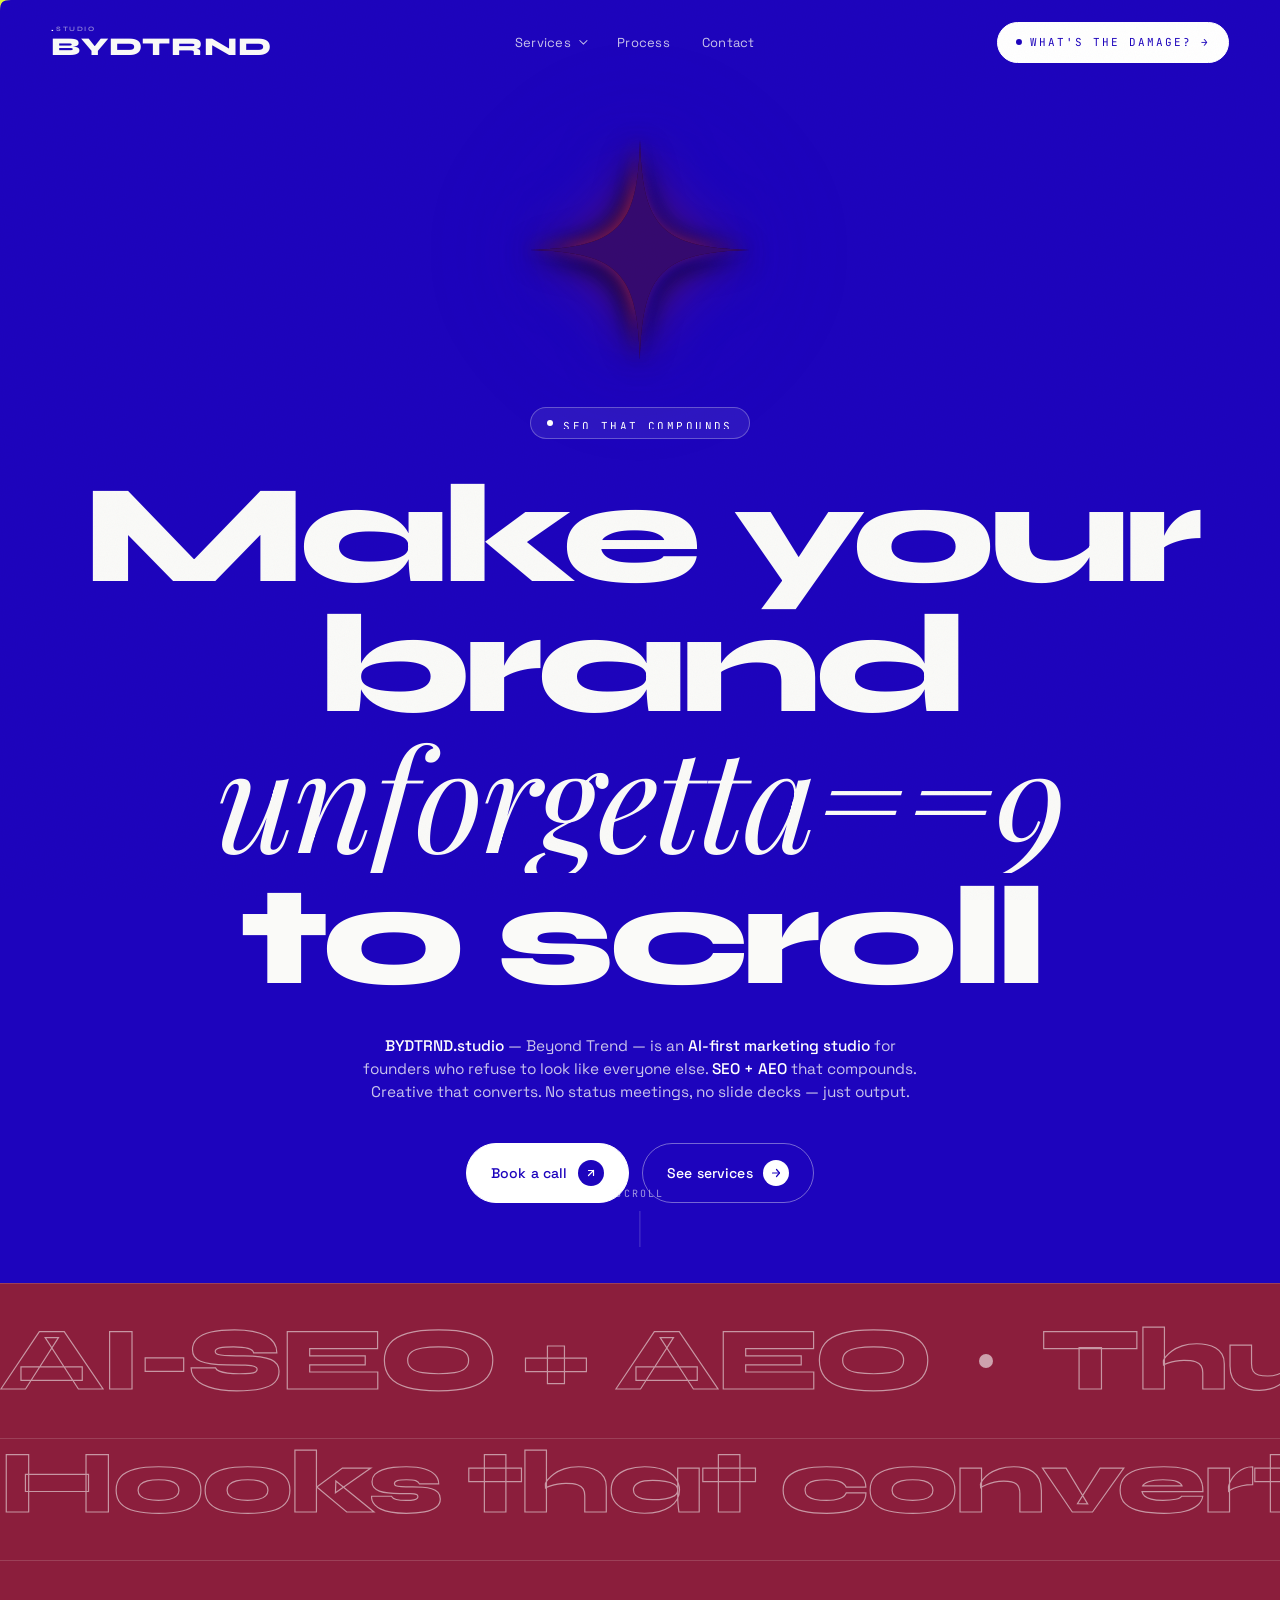
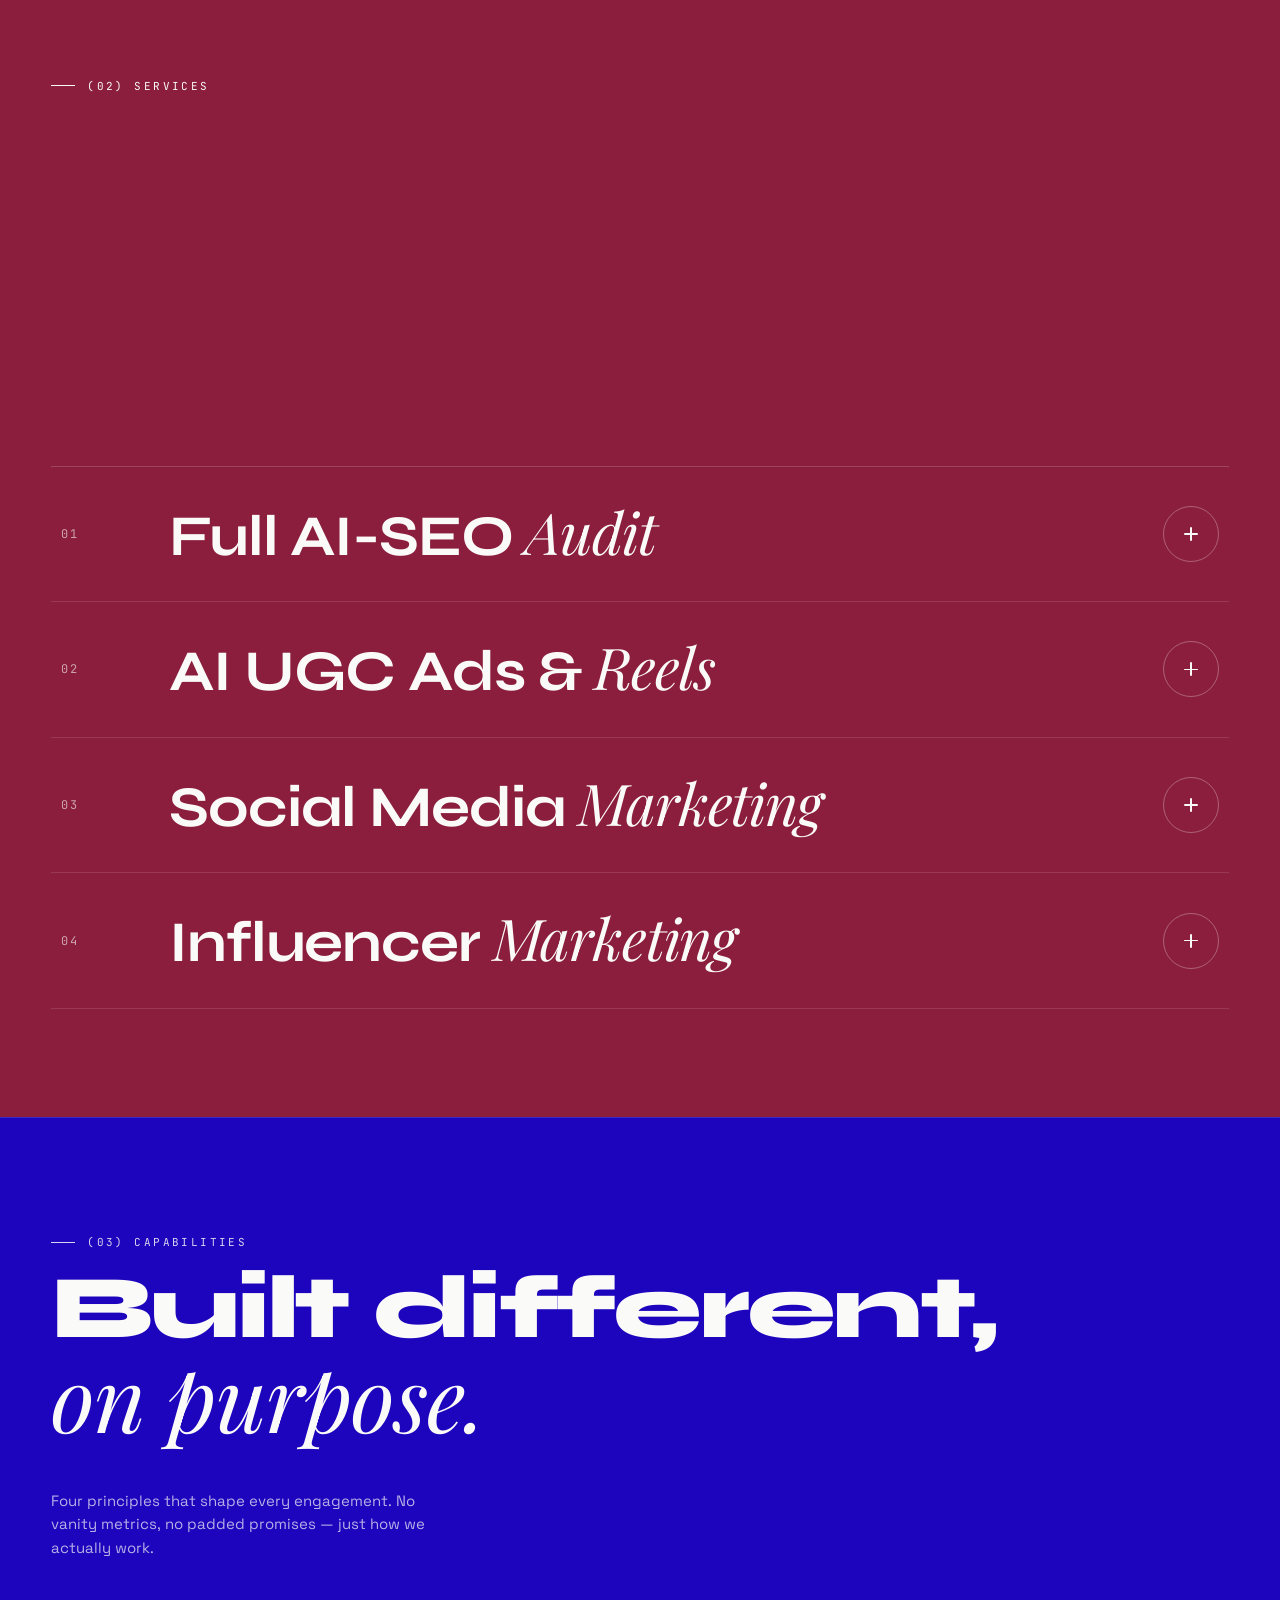
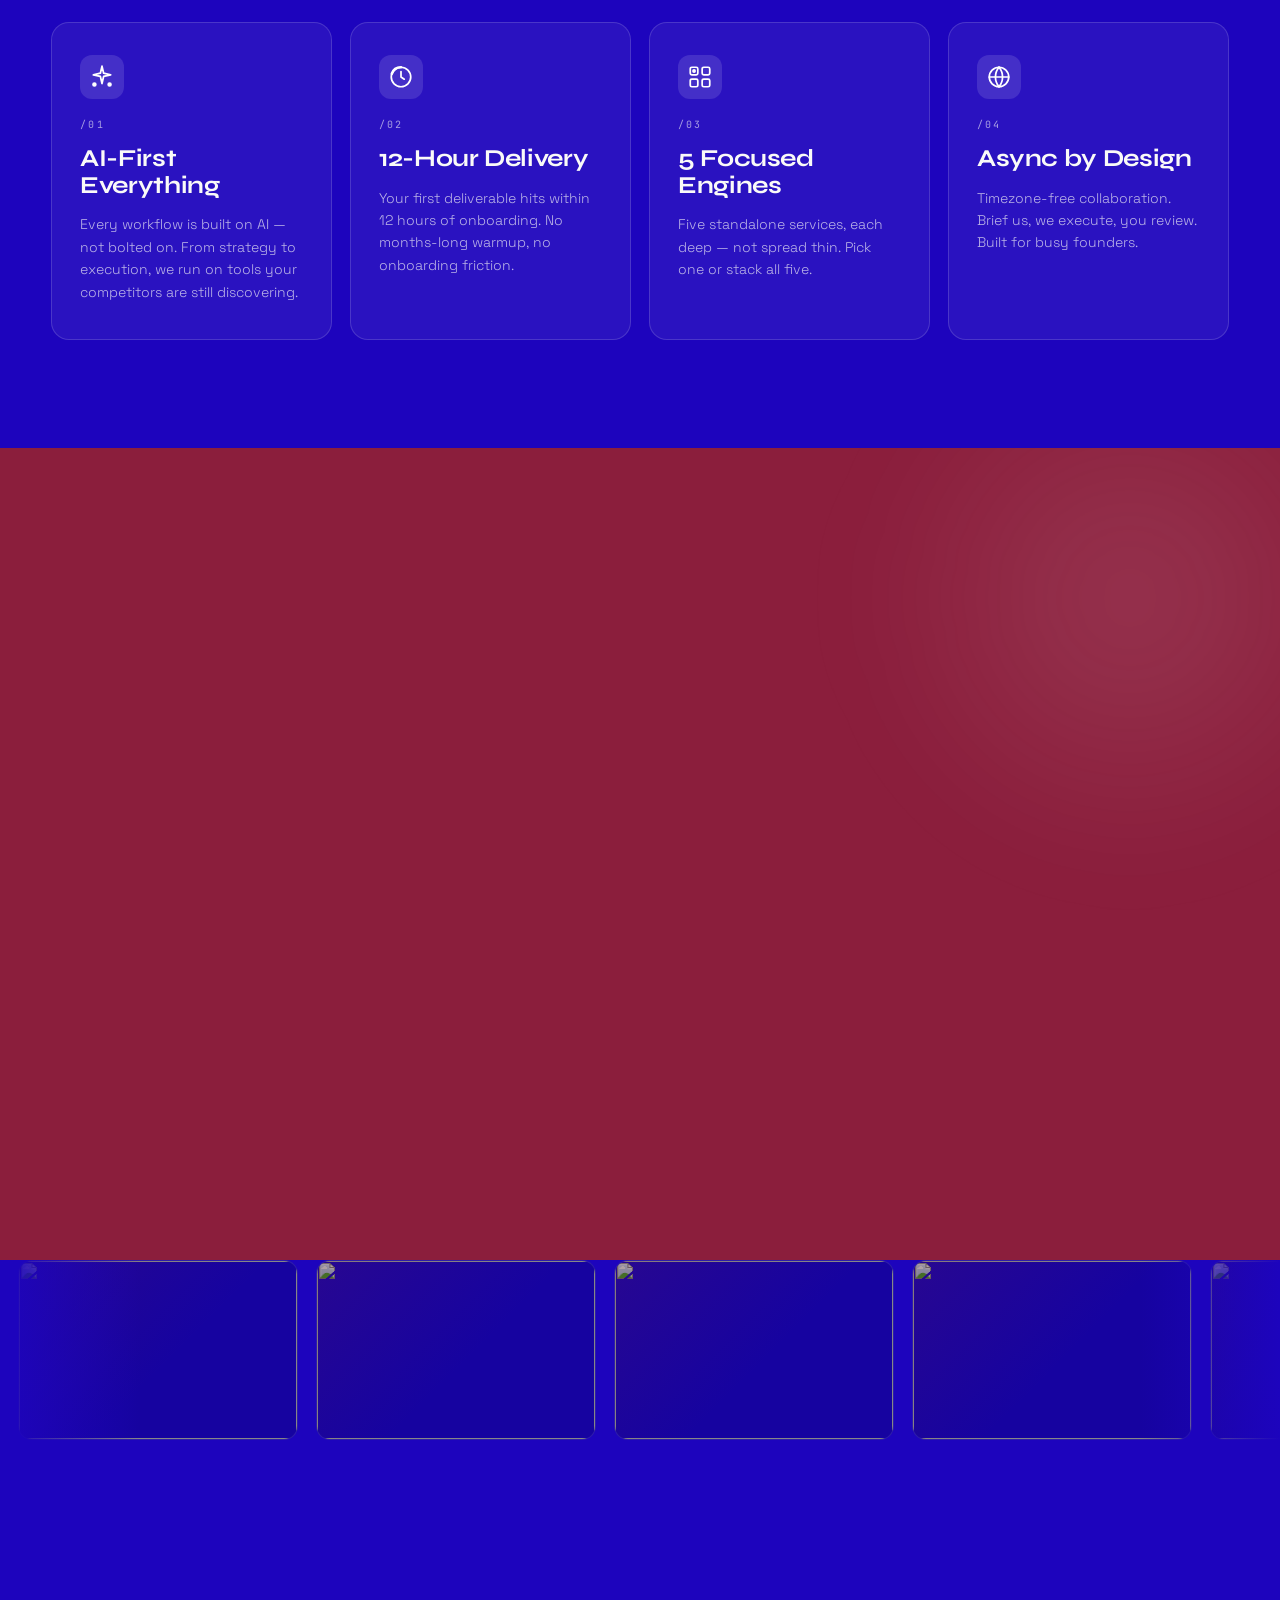
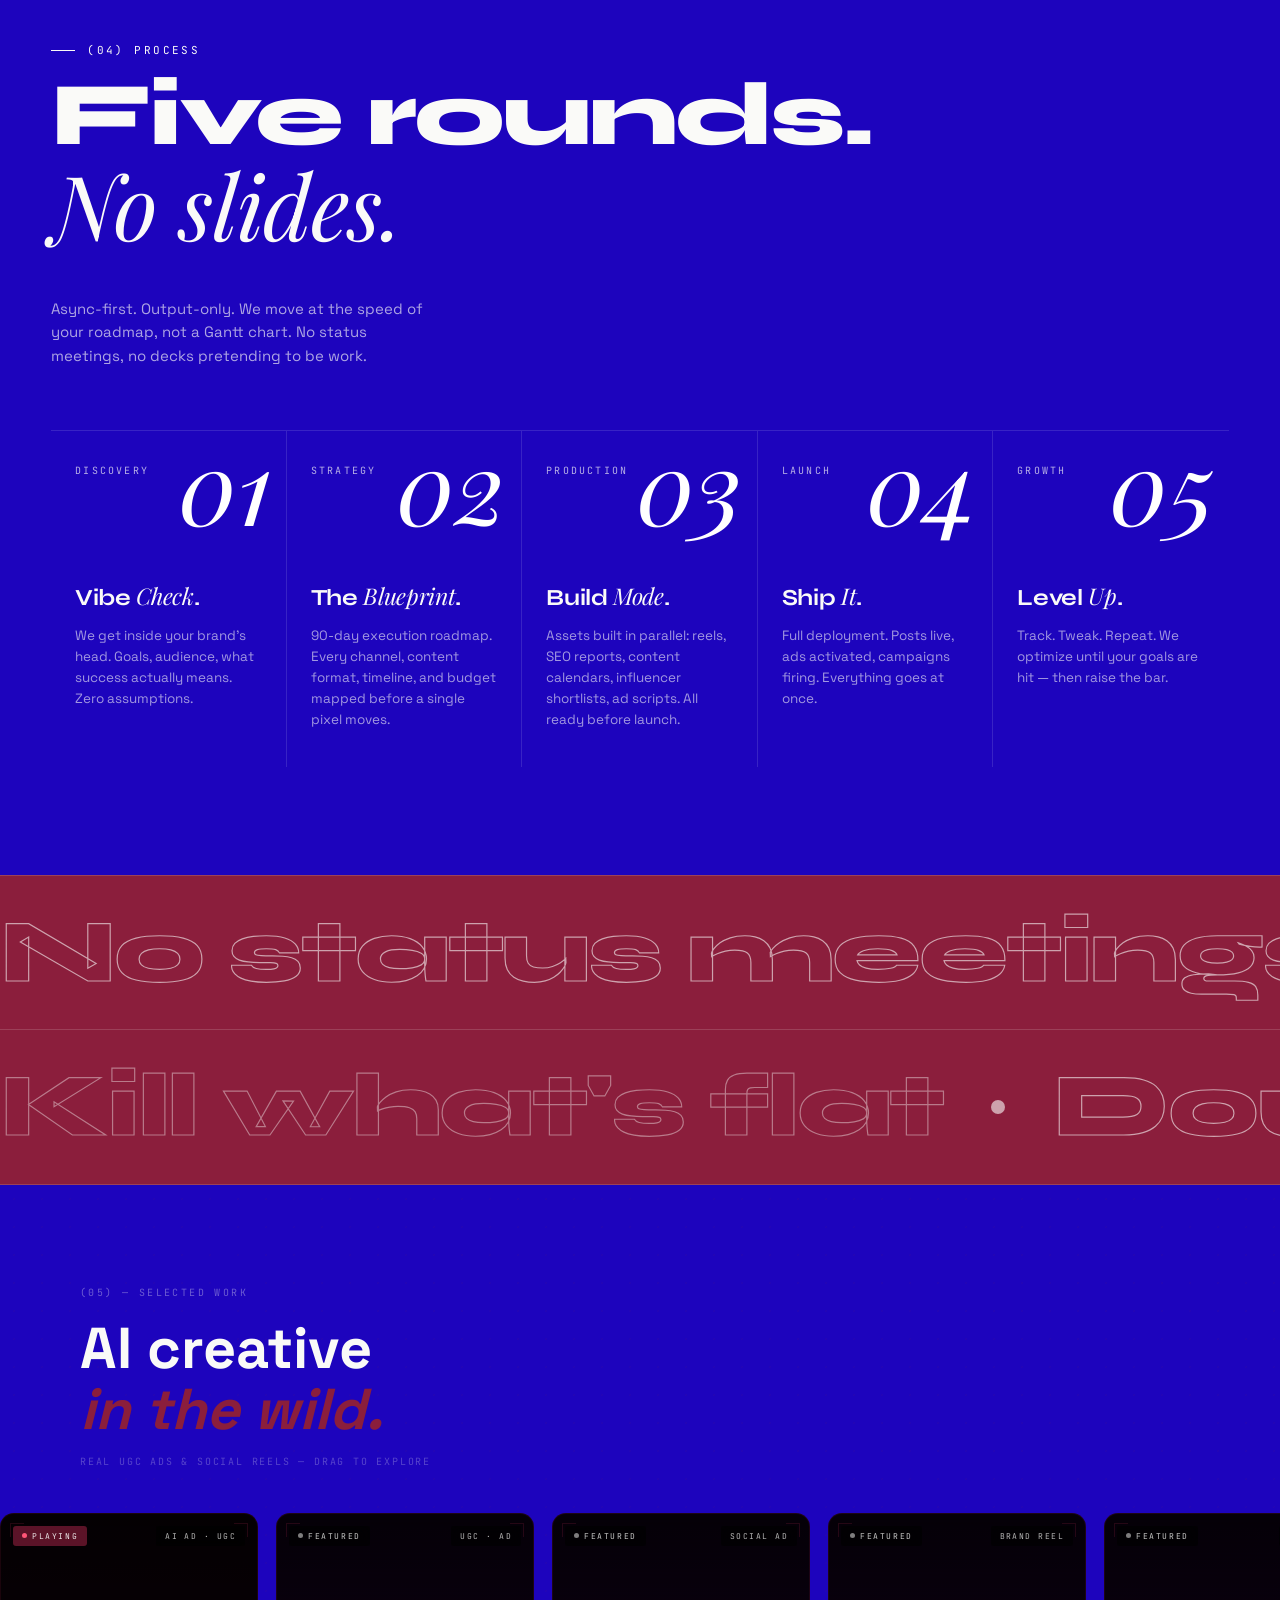
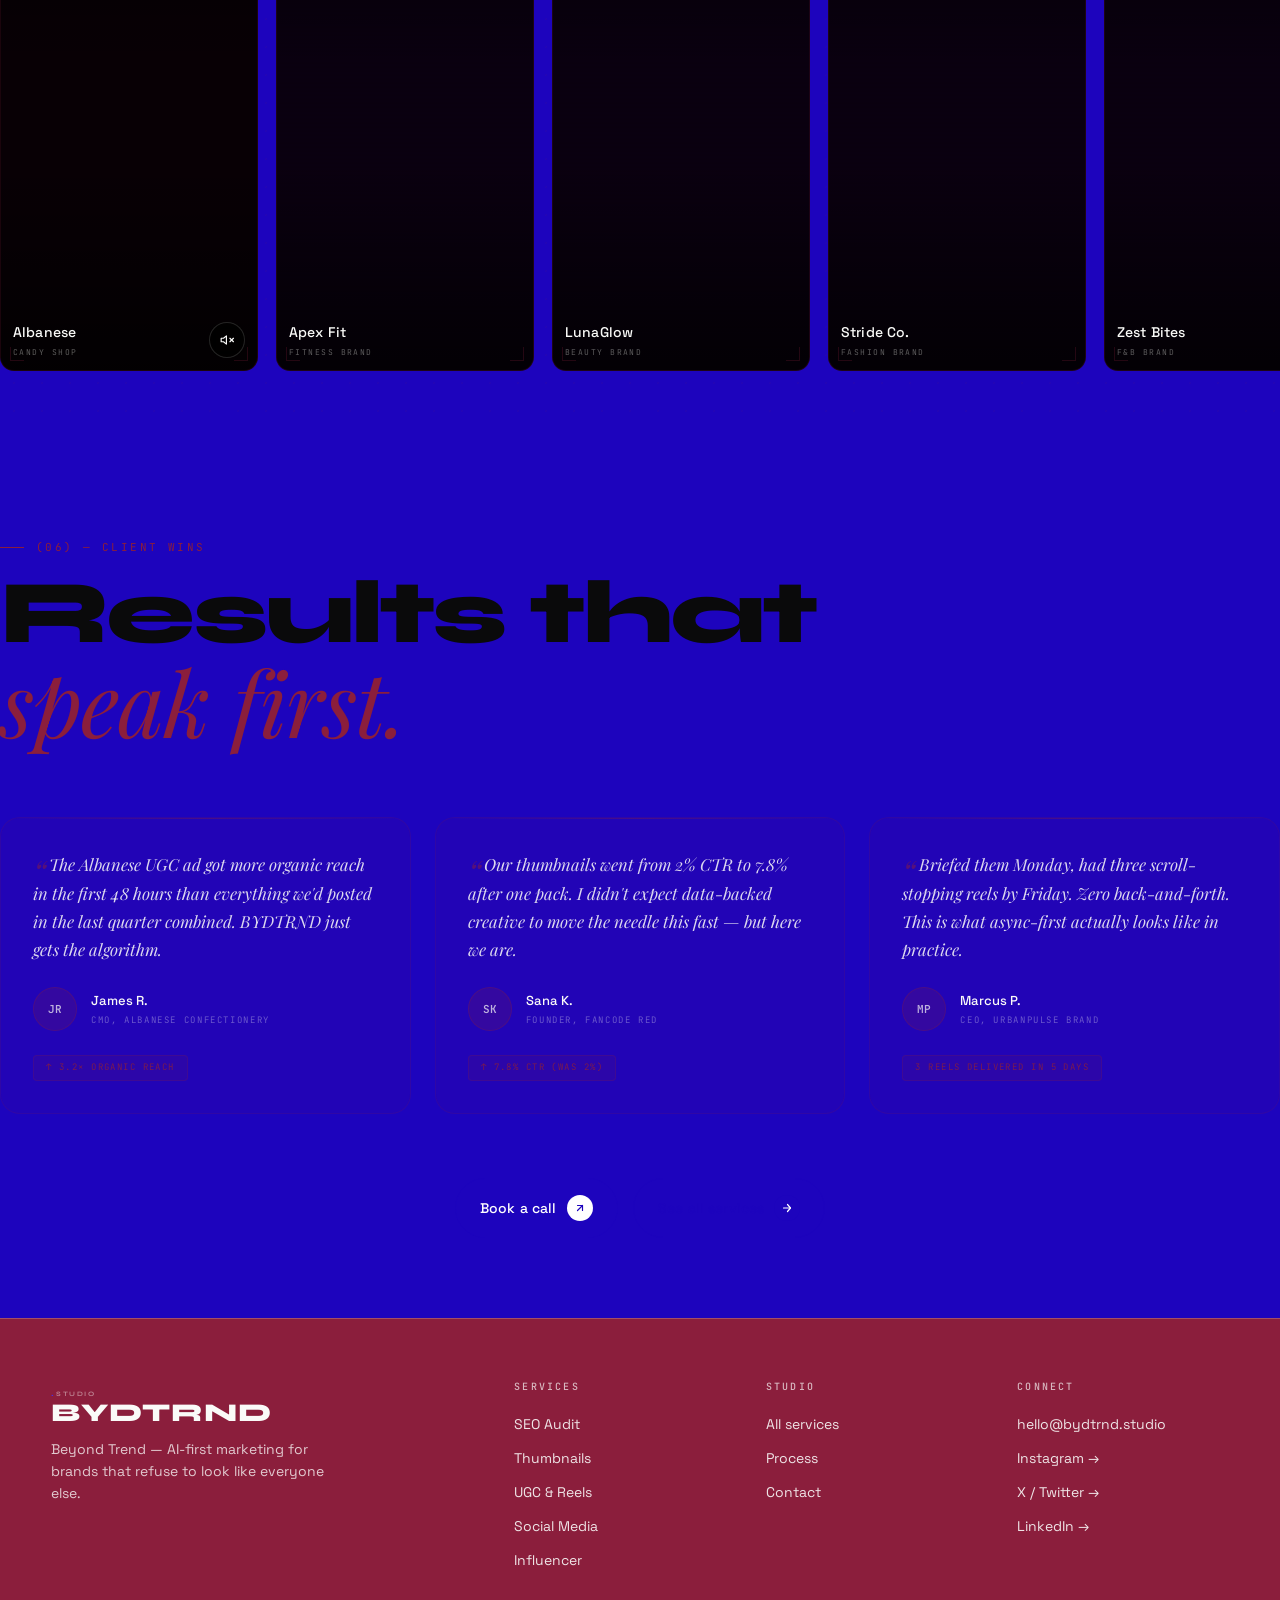
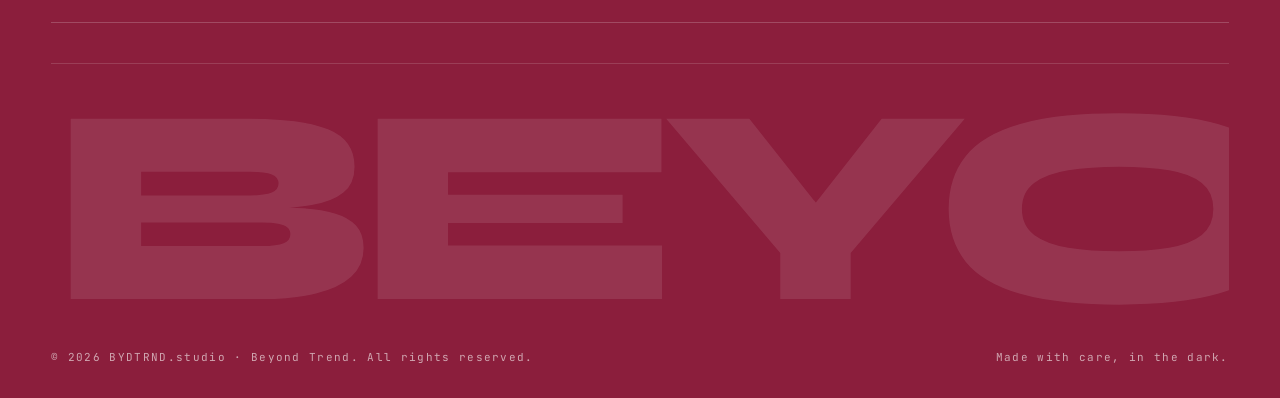
==== commit 0c535fd8: "Fix dropdown hover, video hover, thumbnail fit, reel cards, testimonials section" ====
--- a/index.html
+++ b/index.html
@@ -29,7 +29,6 @@
 
 /* Card */
 .wk-card{flex:0 0 258px;height:458px;border-radius:14px;overflow:hidden;position:relative;scroll-snap-align:start;background:#080005;border:1px solid rgba(139,30,60,.14);transition:border-color .4s,box-shadow .4s,transform .3s}
-.wk-card:not(.wk-ph-card):hover{transform:translateY(-5px);border-color:rgba(139,30,60,.42)}
 .wk-card.is-active{border-color:rgba(139,30,60,.72);box-shadow:0 0 28px rgba(139,30,60,.17),0 0 80px rgba(139,30,60,.07),inset 0 0 22px rgba(139,30,60,.04)}
 
 /* Video */
@@ -76,10 +75,38 @@
 .wk-ph-ring{width:46px;height:46px;border:1px solid rgba(139,30,60,.28);border-radius:50%;display:flex;align-items:center;justify-content:center;color:rgba(139,30,60,.42)}
 .wk-ph-lbl{font-family:var(--mono);font-size:9px;letter-spacing:.22em;text-transform:uppercase;color:rgba(250,250,248,.18);text-align:center;line-height:2;margin:0}
 
-/* ── CTA ── */
-.cta-title br{display:block}
-.cta-title .scramble{display:inline}
-.cta .cta-actions{margin-top:48px}
+/* ── CTA inline refs removed — section replaced by testimonials ── */
+
+/* ── Dropdown hover bridge — fills the gap so mouse doesn't lose hover ── */
+.nav-drop-wrap::after{content:'';position:absolute;bottom:-22px;left:0;right:0;height:22px;z-index:299}
+
+/* ── Video card hover — glow only, no translate (translate breaks IntersectionObserver) ── */
+.wk-card:not(.wk-ph-card):hover{border-color:rgba(139,30,60,.72);box-shadow:0 0 32px rgba(139,30,60,.25),0 0 80px rgba(139,30,60,.1)}
+
+/* ── Stock image cards ── */
+.wk-img-card{background:#0a0010}
+.wk-img{position:absolute;inset:0;background-size:cover;background-position:center top;filter:brightness(.82) saturate(1.08)}
+.wk-feat{display:flex;align-items:center;gap:5px;font-family:var(--mono);font-size:8px;letter-spacing:.2em;text-transform:uppercase;color:rgba(250,250,248,.8);background:rgba(0,0,0,.52);padding:4px 9px;border-radius:3px;backdrop-filter:blur(8px)}
+.wk-feat::before{content:'';width:5px;height:5px;border-radius:50%;background:rgba(250,250,248,.5);flex-shrink:0}
+
+/* ── Thumbnail image — show full image (contains 16:9 in container) ── */
+.thumb-right img{object-fit:contain!important;background:#0a0010}
+
+/* ── Testimonials ── */
+.testi{padding:100px 0 80px;position:relative}
+.testi-grid{display:grid;grid-template-columns:repeat(3,1fr);gap:24px;margin-top:60px}
+@media(max-width:1000px){.testi-grid{grid-template-columns:1fr}}
+.testi-card{background:rgba(139,30,60,.05);border:1px solid rgba(139,30,60,.13);border-radius:20px;padding:32px;display:flex;flex-direction:column;gap:24px;position:relative;overflow:hidden;transition:border-color .3s,box-shadow .3s}
+.testi-card:hover{border-color:rgba(139,30,60,.3);box-shadow:0 0 40px rgba(139,30,60,.09)}
+.testi-card::before{content:'';position:absolute;top:0;left:0;right:0;height:1px;background:linear-gradient(90deg,transparent,rgba(139,30,60,.38),transparent)}
+.testi-qt{font-family:var(--serif);font-size:clamp(15px,1.3vw,18px);font-style:italic;line-height:1.7;color:rgba(250,250,248,.86);flex:1;margin:0}
+.testi-qt::before{content:'\201C';color:rgba(139,30,60,.5);font-size:2em;line-height:0;vertical-align:-.4em;margin-right:.1em}
+.testi-who{display:flex;align-items:center;gap:14px}
+.testi-av{width:44px;height:44px;border-radius:50%;background:rgba(139,30,60,.18);border:1px solid rgba(139,30,60,.26);display:flex;align-items:center;justify-content:center;font-family:var(--mono);font-size:11px;font-weight:600;color:rgba(250,250,248,.7);flex-shrink:0}
+.testi-nm{font-family:var(--sans);font-size:13px;font-weight:500;color:#fafaf8;margin:0 0 3px}
+.testi-role{font-family:var(--mono);font-size:9px;letter-spacing:.18em;text-transform:uppercase;color:rgba(250,250,248,.34)}
+.testi-metric{font-family:var(--mono);font-size:9px;letter-spacing:.16em;text-transform:uppercase;color:rgba(139,30,60,.82);background:rgba(139,30,60,.1);border:1px solid rgba(139,30,60,.2);padding:5px 12px;border-radius:4px;align-self:flex-start;white-space:nowrap}
+.testi-cta{text-align:center;margin-top:64px;display:flex;gap:16px;justify-content:center;flex-wrap:wrap}
 </style>
 </head>
 <body class="no-js home">
@@ -569,7 +596,7 @@
         <div class="wk-btm">
           <div class="wk-info">
             <span class="wk-name">Albanese</span>
-            <span class="wk-kind">AI UGC Ad &middot; 9:16</span>
+            <span class="wk-kind">Candy Shop</span>
           </div>
           <button class="wk-snd" aria-label="Toggle sound" data-muted="true">
             <svg viewBox="0 0 24 24" fill="none" stroke="currentColor" stroke-width="2" stroke-linecap="round" stroke-linejoin="round"><polygon points="11 5 6 9 2 9 2 15 6 15 11 19 11 5"/><line x1="23" y1="9" x2="17" y2="15"/><line x1="17" y1="9" x2="23" y2="15"/></svg>
@@ -578,87 +605,158 @@
       </div>
     </article>
 
-    <!-- Placeholder card 2 -->
-    <article class="wk-card wk-ph-card">
-      <div class="wk-ph-bg" aria-hidden="true"></div>
+    <!-- Card 2 — Stock UGC: Fitness -->
+    <article class="wk-card wk-img-card">
+      <div class="wk-img" style="background-image:url('https://images.unsplash.com/photo-1571019613454-1cb2f99b2d8b?w=400&h=711&fit=crop&auto=format')" aria-hidden="true"></div>
       <span class="wk-frm tl" aria-hidden="true"></span>
       <span class="wk-frm tr" aria-hidden="true"></span>
       <span class="wk-frm bl" aria-hidden="true"></span>
       <span class="wk-frm br" aria-hidden="true"></span>
-      <div class="wk-ph-inner">
-        <div class="wk-ph-ring">
-          <svg width="18" height="18" viewBox="0 0 24 24" fill="none" stroke="currentColor" stroke-width="1.5" stroke-linecap="round"><line x1="12" y1="5" x2="12" y2="19"/><line x1="5" y1="12" x2="19" y2="12"/></svg>
-        </div>
-        <p class="wk-ph-lbl">Client Reel<br/>Coming Soon</p>
+      <div class="wk-scan" aria-hidden="true"></div>
+      <div class="wk-ov">
+        <div class="wk-top">
+          <span class="wk-feat">Featured</span>
+          <span class="wk-tag">UGC &middot; Ad</span>
+        </div>
+        <div class="wk-btm">
+          <div class="wk-info">
+            <span class="wk-name">Apex Fit</span>
+            <span class="wk-kind">Fitness Brand</span>
+          </div>
+        </div>
       </div>
     </article>
 
-    <!-- Placeholder card 3 -->
-    <article class="wk-card wk-ph-card">
-      <div class="wk-ph-bg" aria-hidden="true"></div>
+    <!-- Card 3 — Stock UGC: Beauty -->
+    <article class="wk-card wk-img-card">
+      <div class="wk-img" style="background-image:url('https://images.unsplash.com/photo-1596462502278-27bfdc403348?w=400&h=711&fit=crop&auto=format')" aria-hidden="true"></div>
       <span class="wk-frm tl" aria-hidden="true"></span>
       <span class="wk-frm tr" aria-hidden="true"></span>
       <span class="wk-frm bl" aria-hidden="true"></span>
       <span class="wk-frm br" aria-hidden="true"></span>
-      <div class="wk-ph-inner">
-        <div class="wk-ph-ring">
-          <svg width="18" height="18" viewBox="0 0 24 24" fill="none" stroke="currentColor" stroke-width="1.5" stroke-linecap="round"><line x1="12" y1="5" x2="12" y2="19"/><line x1="5" y1="12" x2="19" y2="12"/></svg>
-        </div>
-        <p class="wk-ph-lbl">Brand Reel<br/>Coming Soon</p>
+      <div class="wk-scan" aria-hidden="true"></div>
+      <div class="wk-ov">
+        <div class="wk-top">
+          <span class="wk-feat">Featured</span>
+          <span class="wk-tag">Social Ad</span>
+        </div>
+        <div class="wk-btm">
+          <div class="wk-info">
+            <span class="wk-name">LunaGlow</span>
+            <span class="wk-kind">Beauty Brand</span>
+          </div>
+        </div>
       </div>
     </article>
 
-    <!-- Placeholder card 4 -->
-    <article class="wk-card wk-ph-card">
-      <div class="wk-ph-bg" aria-hidden="true"></div>
+    <!-- Card 4 — Stock UGC: Fashion -->
+    <article class="wk-card wk-img-card">
+      <div class="wk-img" style="background-image:url('https://images.unsplash.com/photo-1515886657613-9f3515b0c78f?w=400&h=711&fit=crop&auto=format')" aria-hidden="true"></div>
       <span class="wk-frm tl" aria-hidden="true"></span>
       <span class="wk-frm tr" aria-hidden="true"></span>
       <span class="wk-frm bl" aria-hidden="true"></span>
       <span class="wk-frm br" aria-hidden="true"></span>
-      <div class="wk-ph-inner">
-        <div class="wk-ph-ring">
-          <svg width="18" height="18" viewBox="0 0 24 24" fill="none" stroke="currentColor" stroke-width="1.5" stroke-linecap="round"><line x1="12" y1="5" x2="12" y2="19"/><line x1="5" y1="12" x2="19" y2="12"/></svg>
-        </div>
-        <p class="wk-ph-lbl">UGC Ad<br/>Coming Soon</p>
+      <div class="wk-scan" aria-hidden="true"></div>
+      <div class="wk-ov">
+        <div class="wk-top">
+          <span class="wk-feat">Featured</span>
+          <span class="wk-tag">Brand Reel</span>
+        </div>
+        <div class="wk-btm">
+          <div class="wk-info">
+            <span class="wk-name">Stride Co.</span>
+            <span class="wk-kind">Fashion Brand</span>
+          </div>
+        </div>
       </div>
     </article>
 
-    <!-- Placeholder card 5 -->
-    <article class="wk-card wk-ph-card">
-      <div class="wk-ph-bg" aria-hidden="true"></div>
+    <!-- Card 5 — Stock UGC: Food -->
+    <article class="wk-card wk-img-card">
+      <div class="wk-img" style="background-image:url('https://images.unsplash.com/photo-1565299585323-38d6b0865b47?w=400&h=711&fit=crop&auto=format')" aria-hidden="true"></div>
       <span class="wk-frm tl" aria-hidden="true"></span>
       <span class="wk-frm tr" aria-hidden="true"></span>
       <span class="wk-frm bl" aria-hidden="true"></span>
       <span class="wk-frm br" aria-hidden="true"></span>
-      <div class="wk-ph-inner">
-        <div class="wk-ph-ring">
-          <svg width="18" height="18" viewBox="0 0 24 24" fill="none" stroke="currentColor" stroke-width="1.5" stroke-linecap="round"><line x1="12" y1="5" x2="12" y2="19"/><line x1="5" y1="12" x2="19" y2="12"/></svg>
-        </div>
-        <p class="wk-ph-lbl">Social Reel<br/>Coming Soon</p>
+      <div class="wk-scan" aria-hidden="true"></div>
+      <div class="wk-ov">
+        <div class="wk-top">
+          <span class="wk-feat">Featured</span>
+          <span class="wk-tag">UGC &middot; Ad</span>
+        </div>
+        <div class="wk-btm">
+          <div class="wk-info">
+            <span class="wk-name">Zest Bites</span>
+            <span class="wk-kind">F&amp;B Brand</span>
+          </div>
+        </div>
       </div>
     </article>
 
   </div>
 </section>
 
-<!-- CTA -->
-<section class="cta">
-  <div class="cta-orb" aria-hidden="true"></div>
-  <div class="cta-eyebrow rv">(06) &mdash; Let&apos;s Build</div>
-  <h2 class="cta-title rv d1">
-    Make your brand<br/>
-    <em class="scramble" data-words="impossible|unforgettable|undeniable|irresistible">impossible</em><br/>
-    to scroll past.
-  </h2>
-  <div class="cta-actions rv d2">
-    <a href="contact.html" class="btn primary" data-cursor>
-      <span>Book a call</span>
-      <span class="arr"><svg width="12" height="12" viewBox="0 0 24 24" fill="none" stroke="currentColor" stroke-width="2.4" stroke-linecap="round" stroke-linejoin="round"><line x1="7" y1="17" x2="17" y2="7"/><polyline points="7 7 17 7 17 17"/></svg></span>
-    </a>
-    <a href="services.html" class="btn secondary" data-cursor>
-      <span>See all services</span>
-      <span class="arr"><svg width="12" height="12" viewBox="0 0 24 24" fill="none" stroke="currentColor" stroke-width="2.4" stroke-linecap="round" stroke-linejoin="round"><line x1="5" y1="12" x2="19" y2="12"/><polyline points="13 5 19 12 13 19"/></svg></span>
-    </a>
+<!-- TESTIMONIALS -->
+<section class="testi" id="testimonials">
+  <div class="wrap">
+    <div class="sec-head">
+      <div>
+        <div class="sec-eyebrow rv">(06) &mdash; Client Wins</div>
+        <h2 class="sec-title rv d1">Results that<br/><em>speak first.</em></h2>
+      </div>
+      <p class="sec-sub rv d2">We let the work do the talking. Here&apos;s what founders said after their first campaign shipped.</p>
+    </div>
+
+    <div class="testi-grid">
+
+      <div class="testi-card rv d1">
+        <p class="testi-qt">The Albanese UGC ad got more organic reach in the first 48 hours than everything we&apos;d posted in the last quarter combined. BYDTRND just gets the algorithm.</p>
+        <div class="testi-who">
+          <div class="testi-av">JR</div>
+          <div>
+            <p class="testi-nm">James R.</p>
+            <p class="testi-role">CMO, Albanese Confectionery</p>
+          </div>
+        </div>
+        <span class="testi-metric">&#8593; 3.2&times; organic reach</span>
+      </div>
+
+      <div class="testi-card rv d2">
+        <p class="testi-qt">Our thumbnails went from 2% CTR to 7.8% after one pack. I didn&apos;t expect data-backed creative to move the needle this fast &mdash; but here we are.</p>
+        <div class="testi-who">
+          <div class="testi-av">SK</div>
+          <div>
+            <p class="testi-nm">Sana K.</p>
+            <p class="testi-role">Founder, FanCode RED</p>
+          </div>
+        </div>
+        <span class="testi-metric">&#8593; 7.8% CTR (was 2%)</span>
+      </div>
+
+      <div class="testi-card rv d3">
+        <p class="testi-qt">Briefed them Monday, had three scroll-stopping reels by Friday. Zero back-and-forth. This is what async-first actually looks like in practice.</p>
+        <div class="testi-who">
+          <div class="testi-av">MP</div>
+          <div>
+            <p class="testi-nm">Marcus P.</p>
+            <p class="testi-role">CEO, UrbanPulse Brand</p>
+          </div>
+        </div>
+        <span class="testi-metric">3 reels delivered in 5 days</span>
+      </div>
+
+    </div>
+
+    <div class="testi-cta rv d3">
+      <a href="contact.html" class="btn primary" data-cursor>
+        <span>Book a call</span>
+        <span class="arr"><svg width="12" height="12" viewBox="0 0 24 24" fill="none" stroke="currentColor" stroke-width="2.4" stroke-linecap="round" stroke-linejoin="round"><line x1="7" y1="17" x2="17" y2="7"/><polyline points="7 7 17 7 17 17"/></svg></span>
+      </a>
+      <a href="services.html" class="btn secondary" data-cursor>
+        <span>See all services</span>
+        <span class="arr"><svg width="12" height="12" viewBox="0 0 24 24" fill="none" stroke="currentColor" stroke-width="2.4" stroke-linecap="round" stroke-linejoin="round"><line x1="5" y1="12" x2="19" y2="12"/><polyline points="13 5 19 12 13 19"/></svg></span>
+      </a>
+    </div>
   </div>
 </section>
 
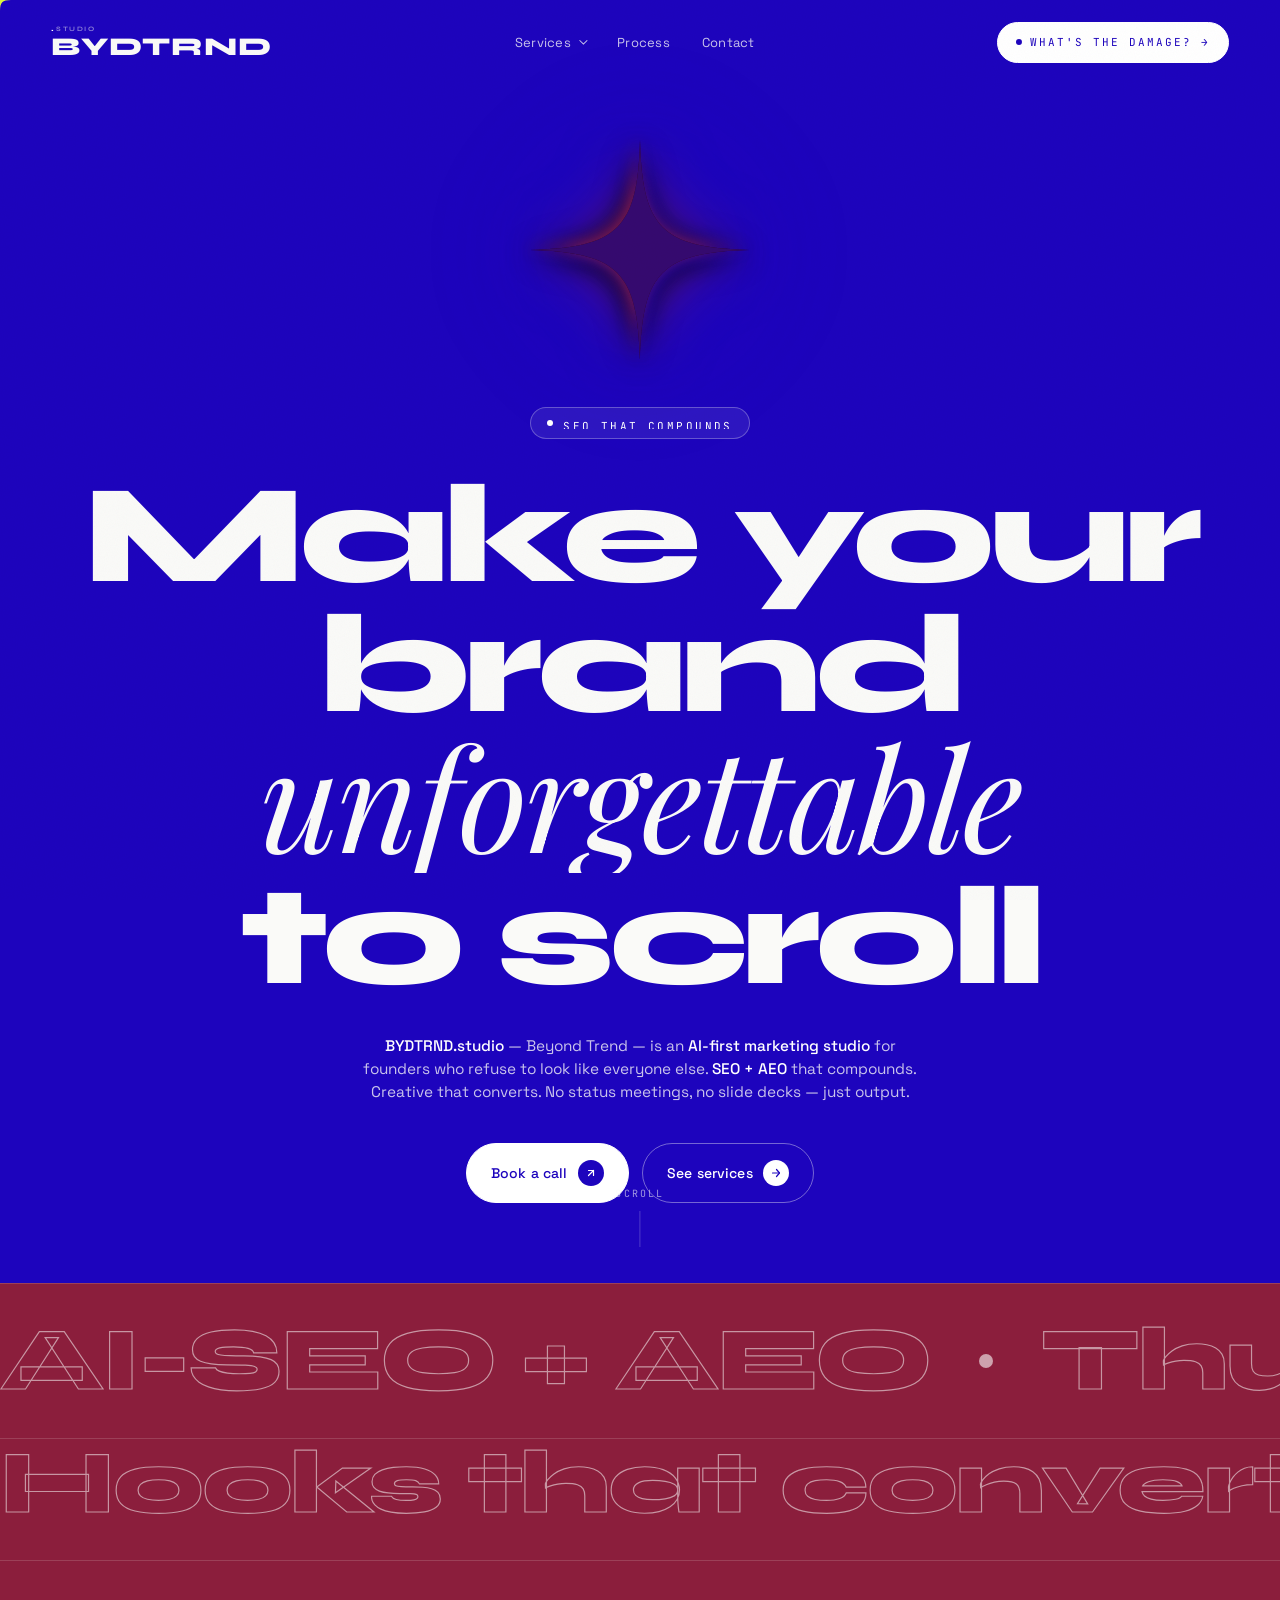
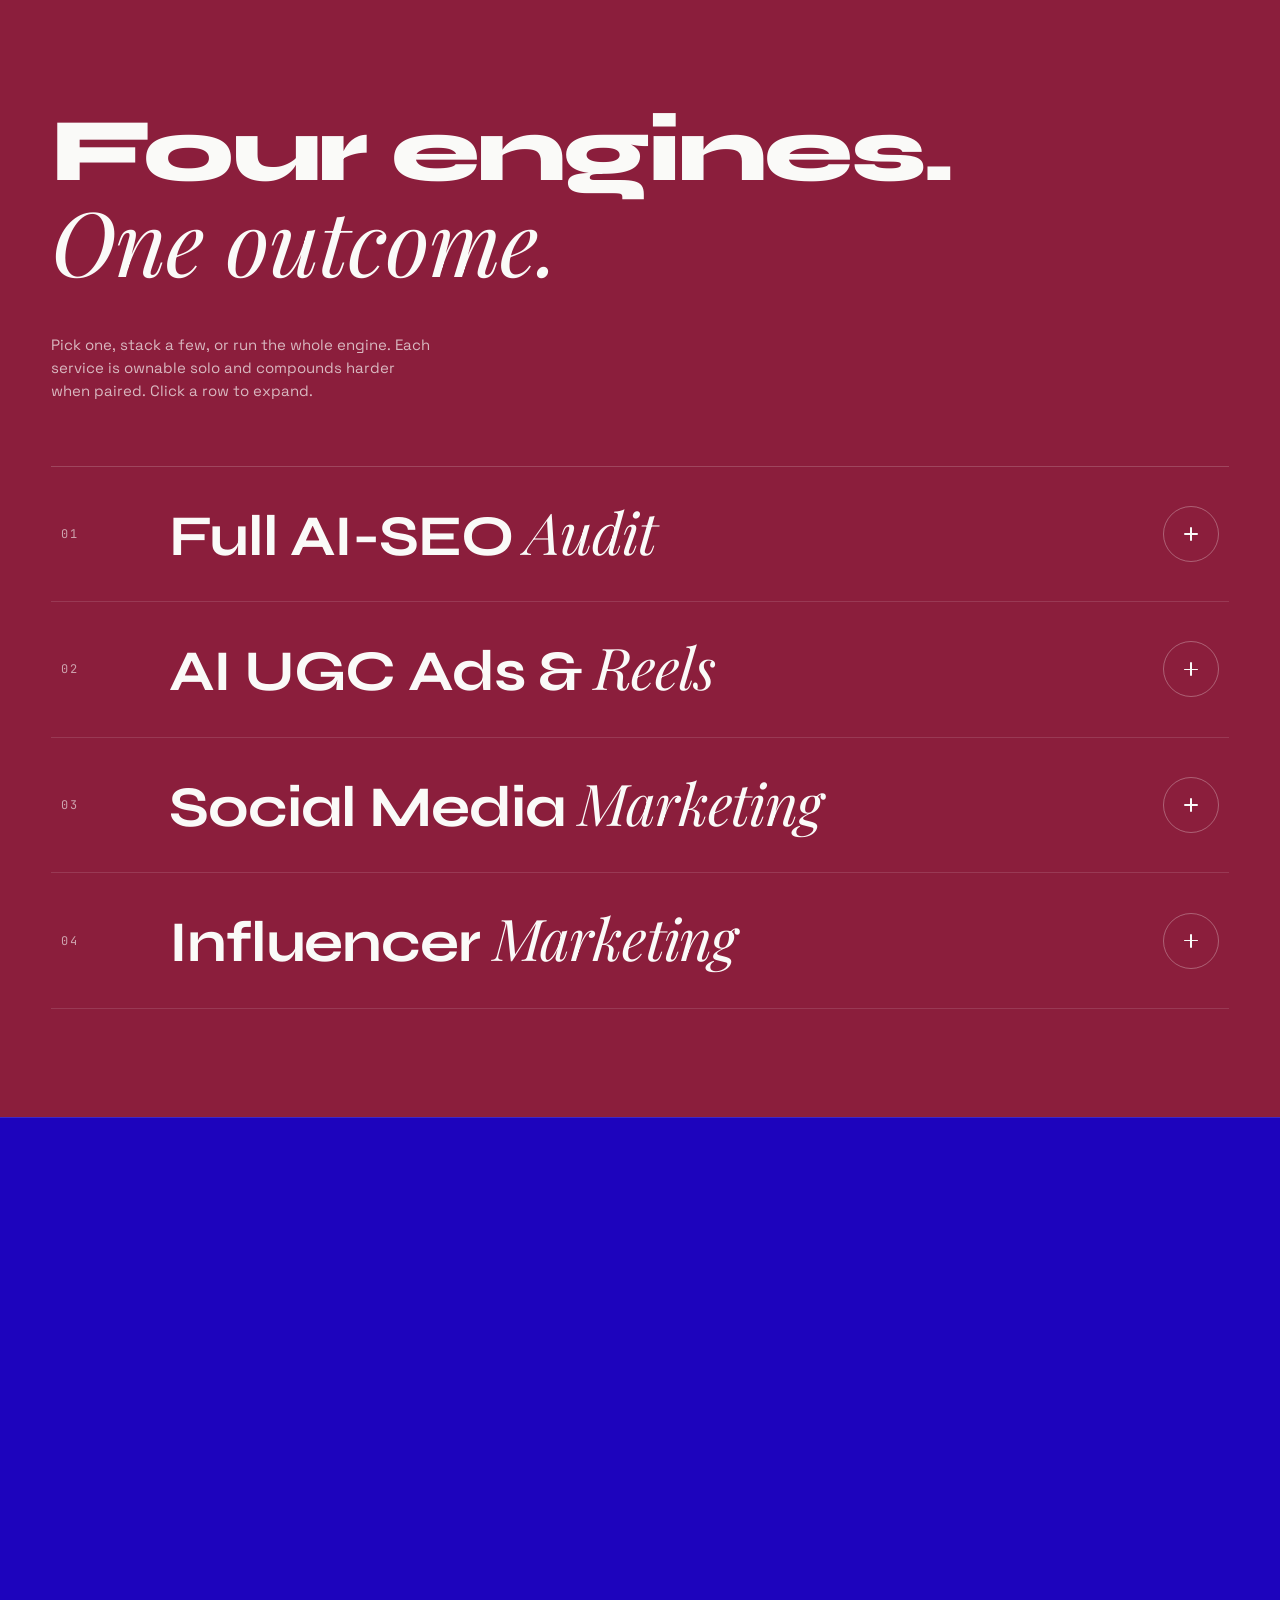
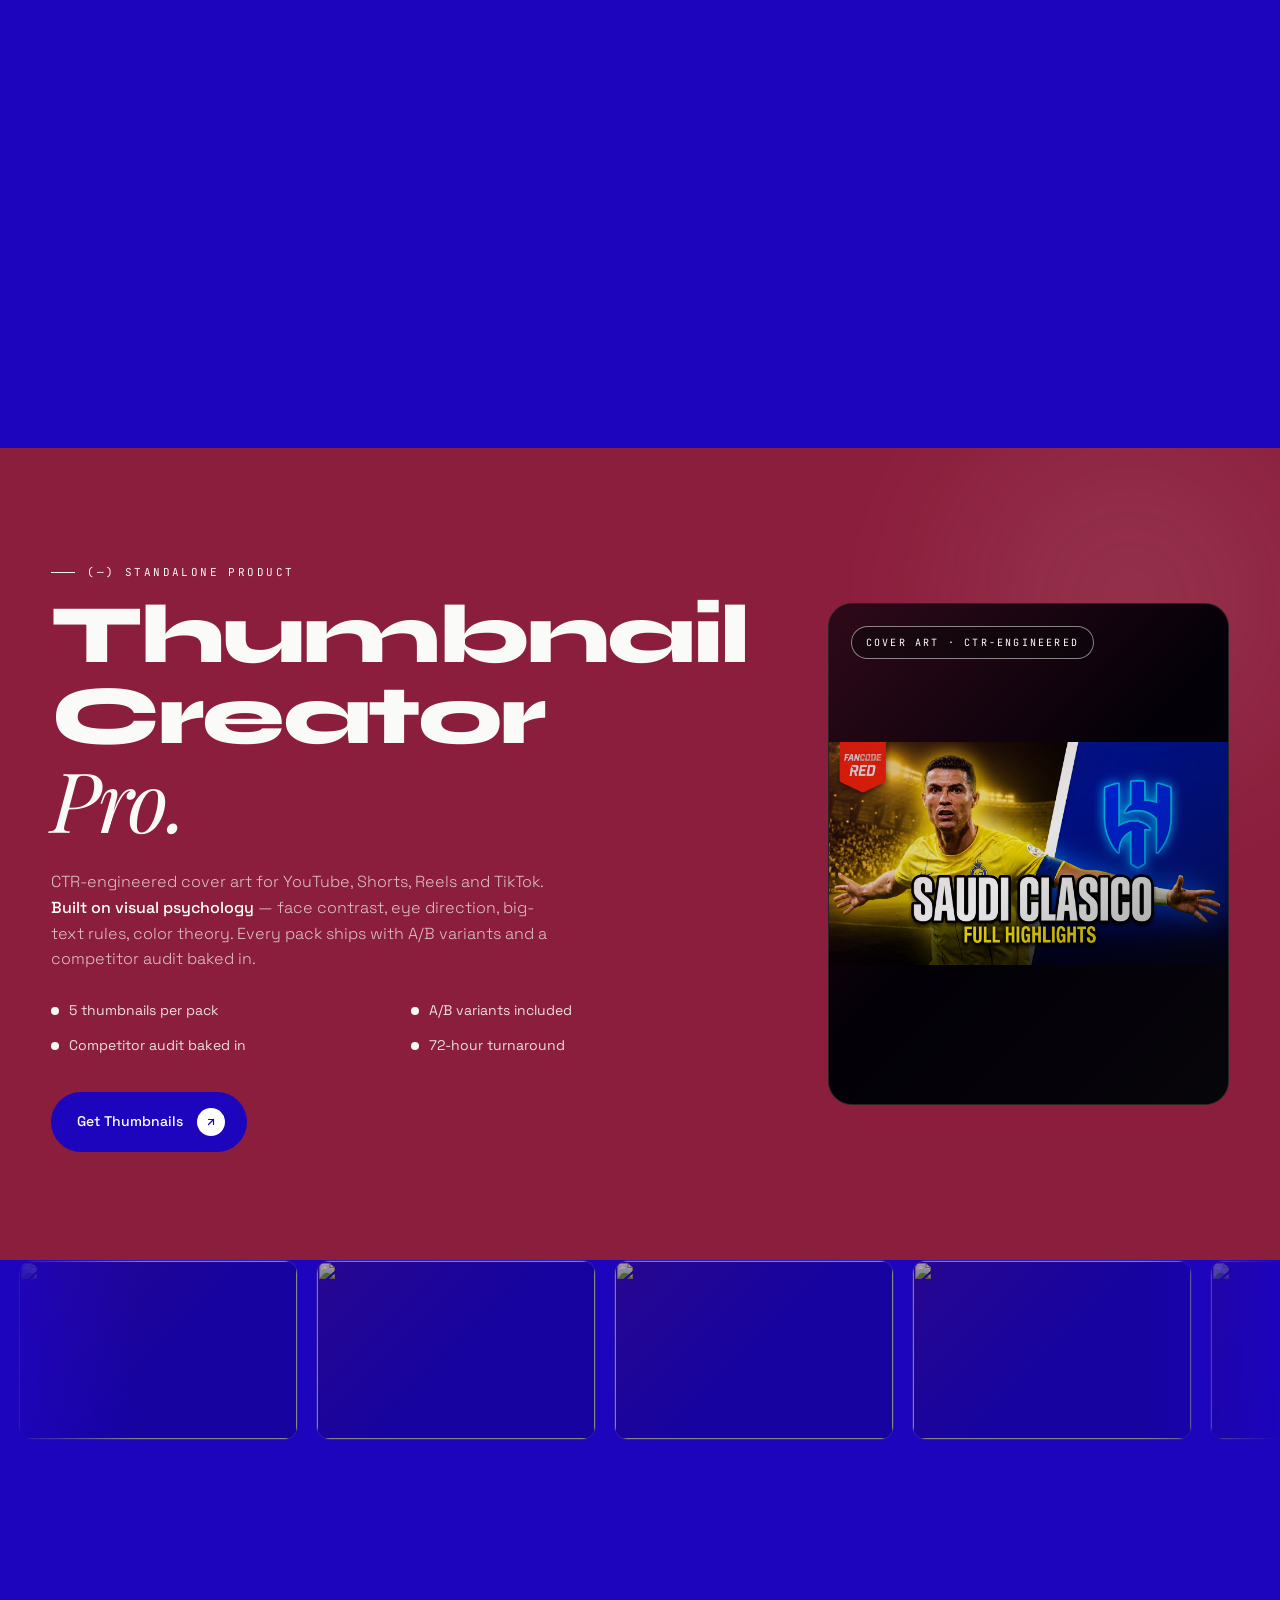
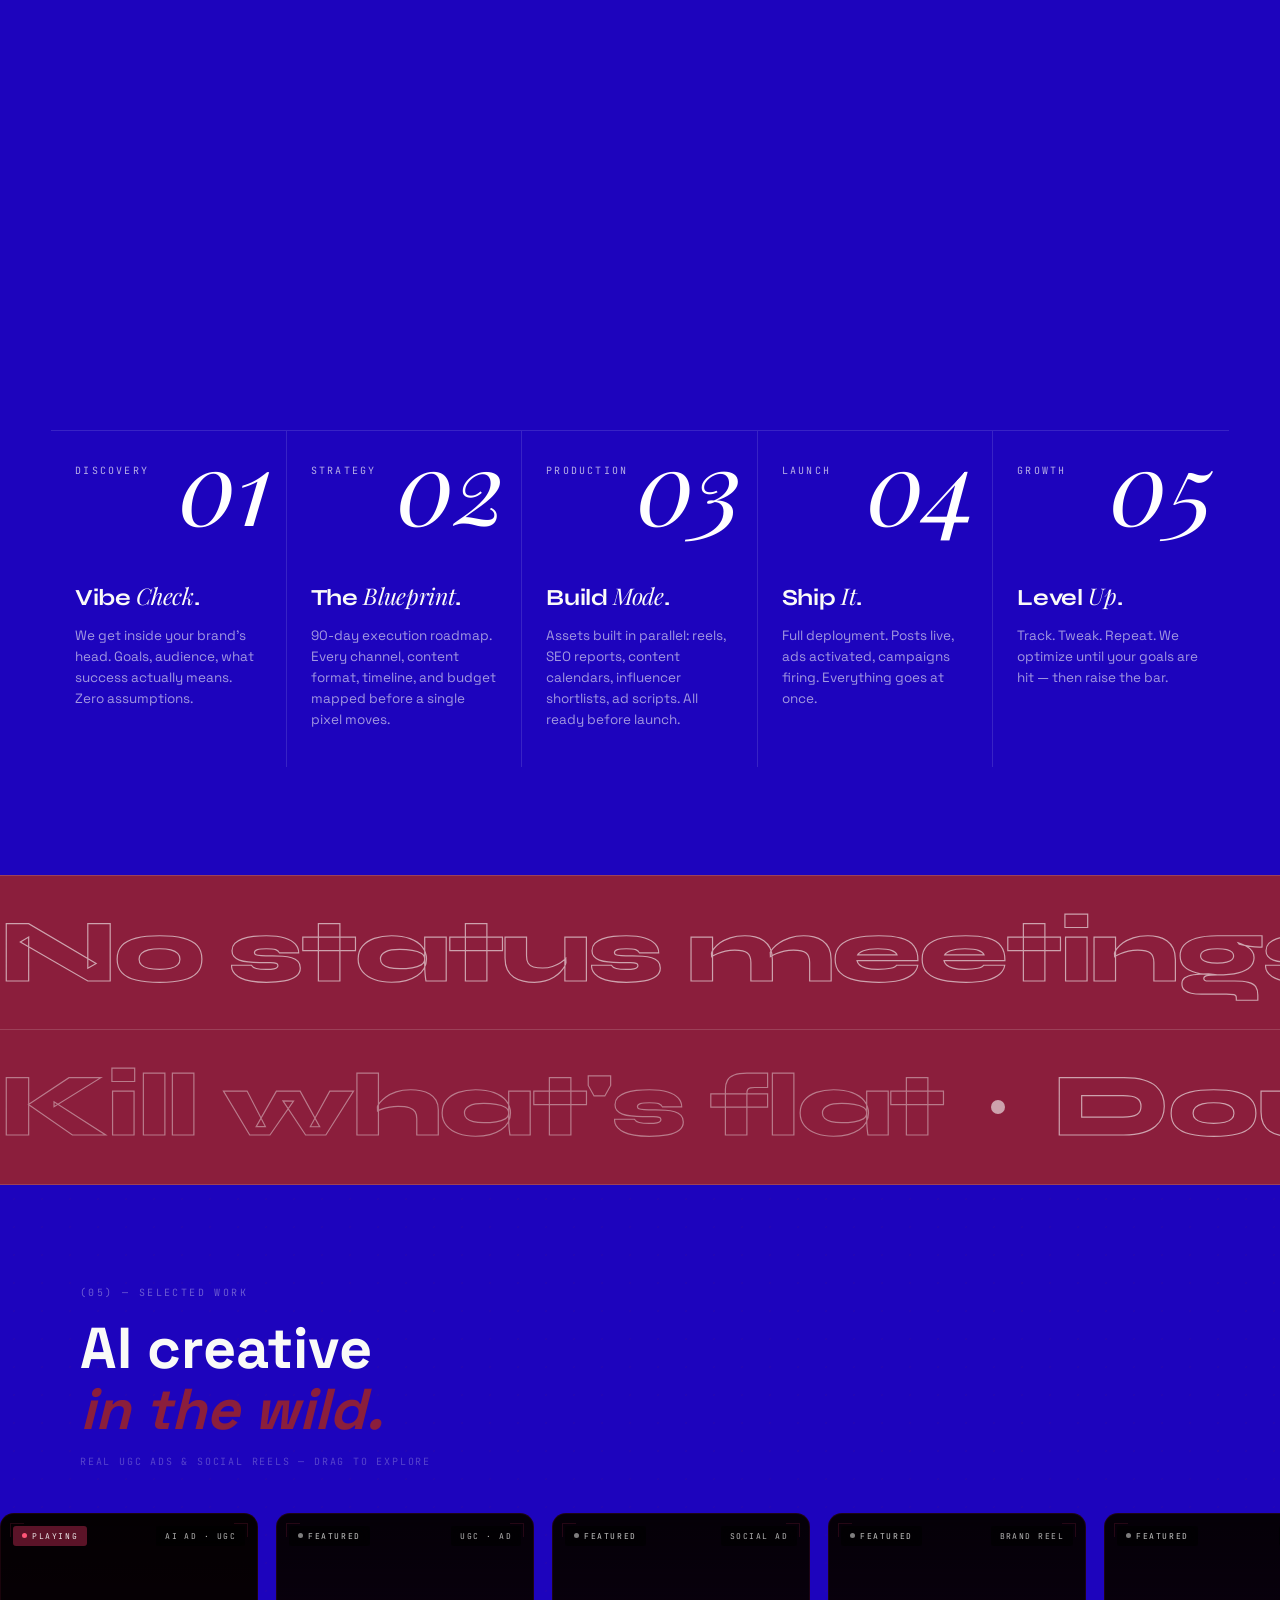
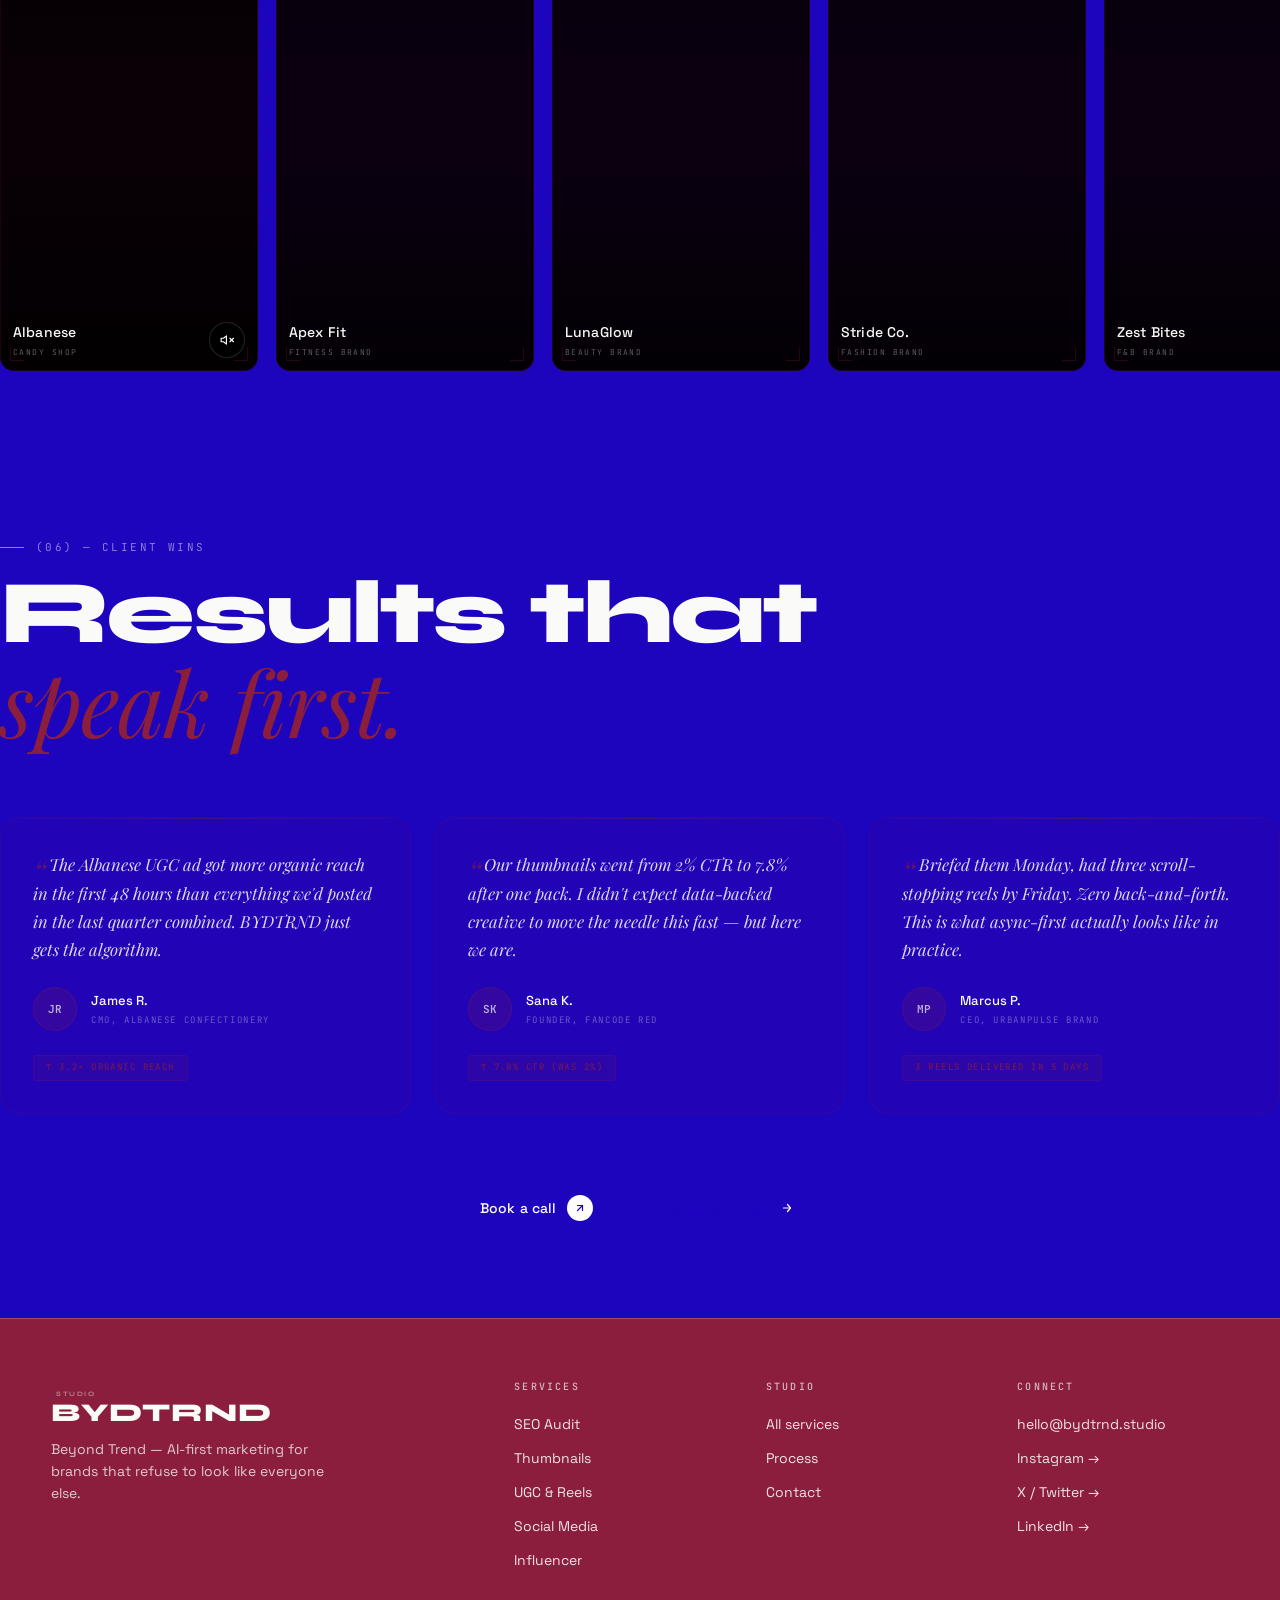
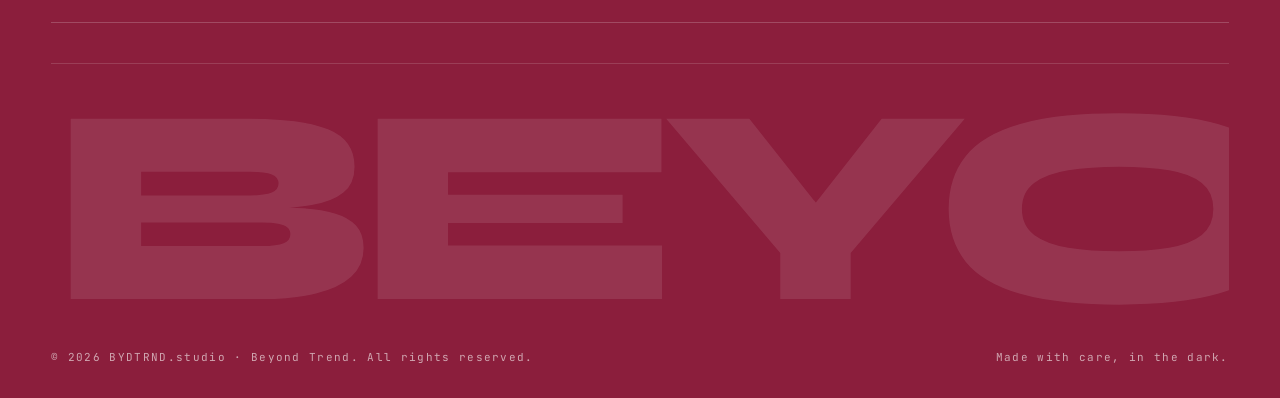
==== commit c9b2bc3b: "Fix preloader stall, testimonials heading white, lower video play threshold" ====
--- a/index.html
+++ b/index.html
@@ -91,6 +91,13 @@
 
 /* ── Thumbnail image — show full image (contains 16:9 in container) ── */
 .thumb-right img{object-fit:contain!important;background:#0a0010}
+
+/* ── Testimonials — white text overrides (matches body.home pattern used by .svcs / .caps) ── */
+body.home .testi .sec-eyebrow{color:rgba(250,250,248,.5)}
+body.home .testi .sec-eyebrow::before{background:rgba(250,250,248,.5)}
+body.home .testi .sec-title{color:var(--w,#fafaf8)}
+body.home .testi .sec-title em{color:#8B1E3C}
+body.home .testi .sec-sub{color:rgba(250,250,248,.65)}
 
 /* ── Testimonials ── */
 .testi{padding:100px 0 80px;position:relative}
@@ -815,6 +822,20 @@
   <span class="fp-arr">&rarr;</span>
 </a>
 
+<!-- Preloader safety net: if requestAnimationFrame stalls (background tab / slow device), force-complete after 3s -->
+<script>
+(function(){
+  setTimeout(function(){
+    var pre=document.querySelector('.preload');
+    if(pre && !pre.classList.contains('done')){
+      pre.classList.add('done');
+      document.body.classList.add('ready');
+      setTimeout(function(){ pre.style.display='none'; },1300);
+    }
+  },3000);
+})();
+</script>
+
 <!-- Libraries -->
 <script src="https://unpkg.com/gsap@3.12.5/dist/gsap.min.js"></script>
 <script src="https://unpkg.com/gsap@3.12.5/dist/ScrollTrigger.min.js"></script>
@@ -825,20 +846,20 @@
   var MUTED = '<svg viewBox="0 0 24 24" fill="none" stroke="currentColor" stroke-width="2" stroke-linecap="round" stroke-linejoin="round"><polygon points="11 5 6 9 2 9 2 15 6 15 11 19 11 5"/><line x1="23" y1="9" x2="17" y2="15"/><line x1="17" y1="9" x2="23" y2="15"/></svg>';
   var SOUND = '<svg viewBox="0 0 24 24" fill="none" stroke="currentColor" stroke-width="2" stroke-linecap="round" stroke-linejoin="round"><polygon points="11 5 6 9 2 9 2 15 6 15 11 19 11 5"/><path d="M19.07 4.93a10 10 0 0 1 0 14.14"/><path d="M15.54 8.46a5 5 0 0 1 0 7.07"/></svg>';
 
-  /* Autoplay + active class via IntersectionObserver */
+  /* Autoplay + active class via IntersectionObserver — threshold 0.25 so video plays at scroll edge */
   var cards = document.querySelectorAll('.wk-card');
   var io = new IntersectionObserver(function(entries){
     entries.forEach(function(e){
       var vid = e.target.querySelector('.wk-vid');
       if(e.isIntersecting){
         e.target.classList.add('is-active');
-        if(vid){ vid.play().catch(function(){}); }
+        if(vid){ vid.muted=true; vid.play().catch(function(){}); }
       } else {
         e.target.classList.remove('is-active');
         if(vid){ vid.pause(); }
       }
     });
-  },{threshold:0.5});
+  },{threshold:0.25});
   cards.forEach(function(c){ io.observe(c); });
 
   /* Sound toggle */
